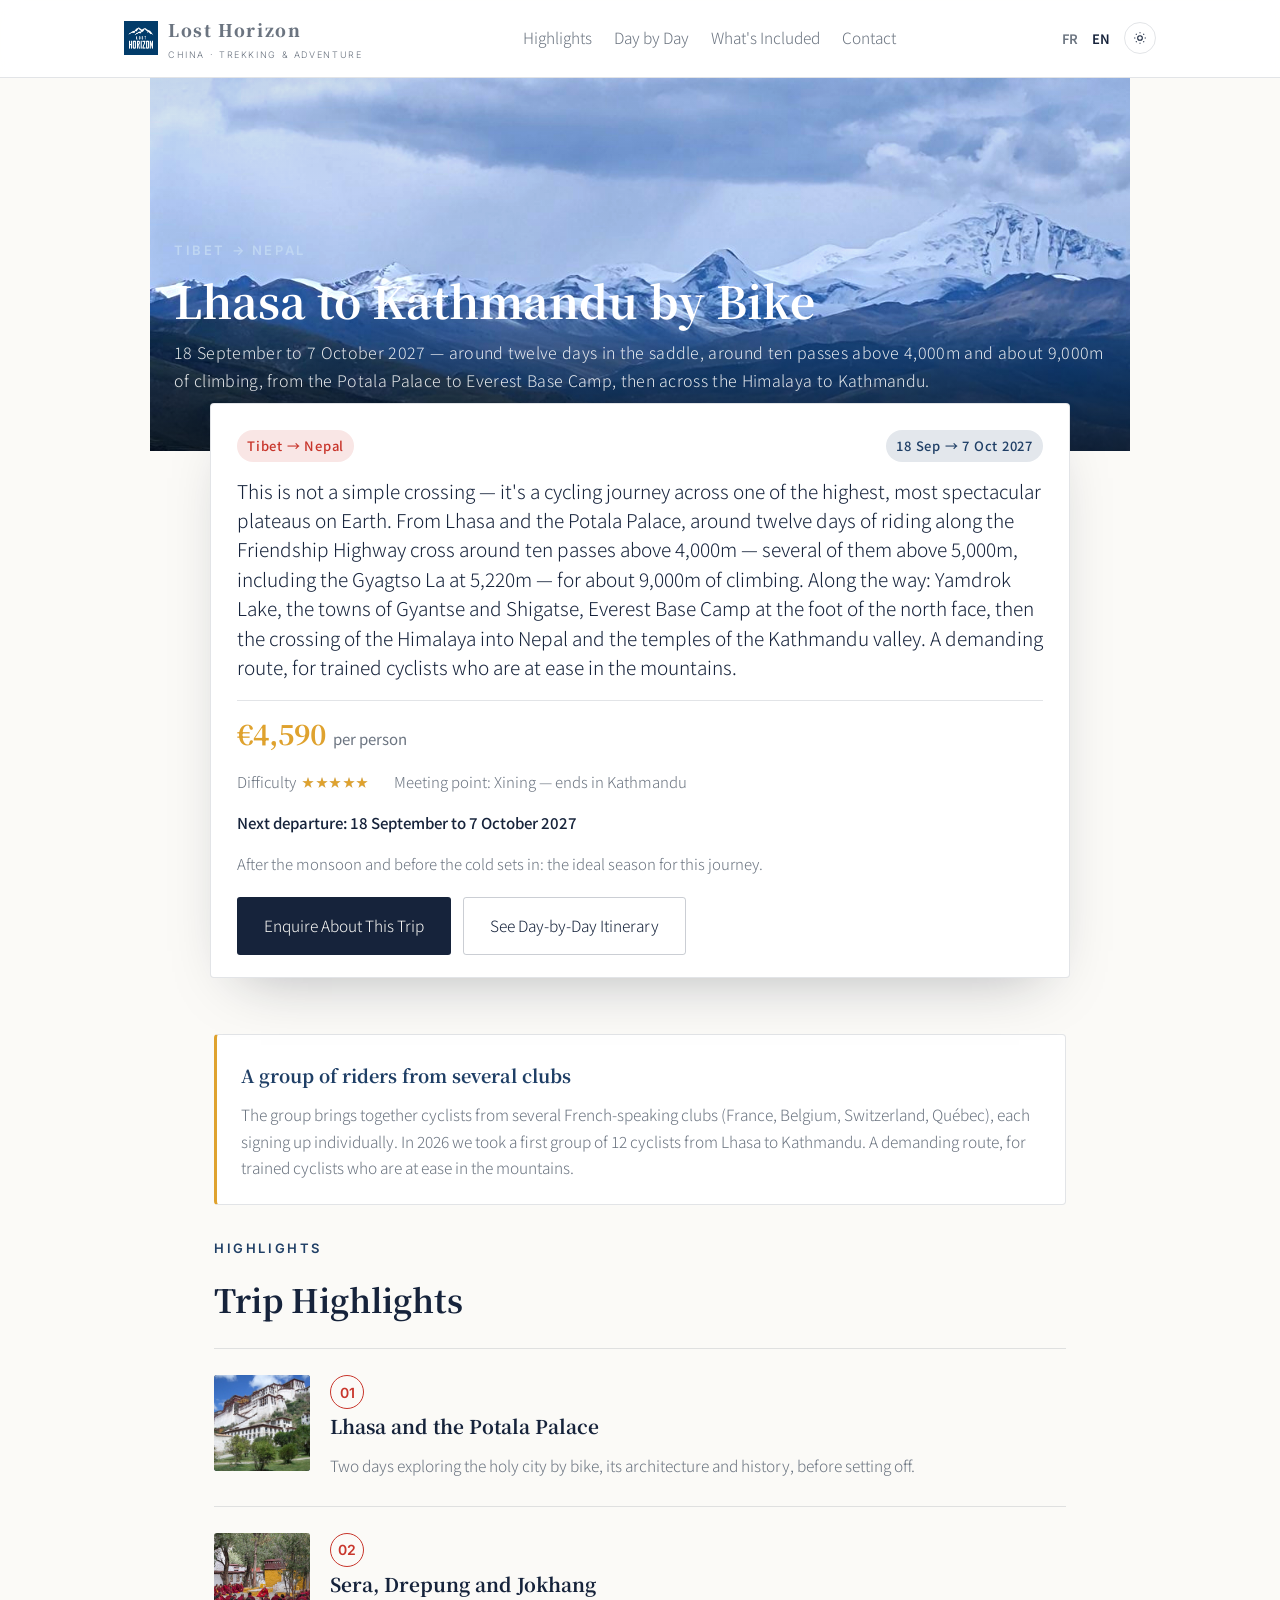
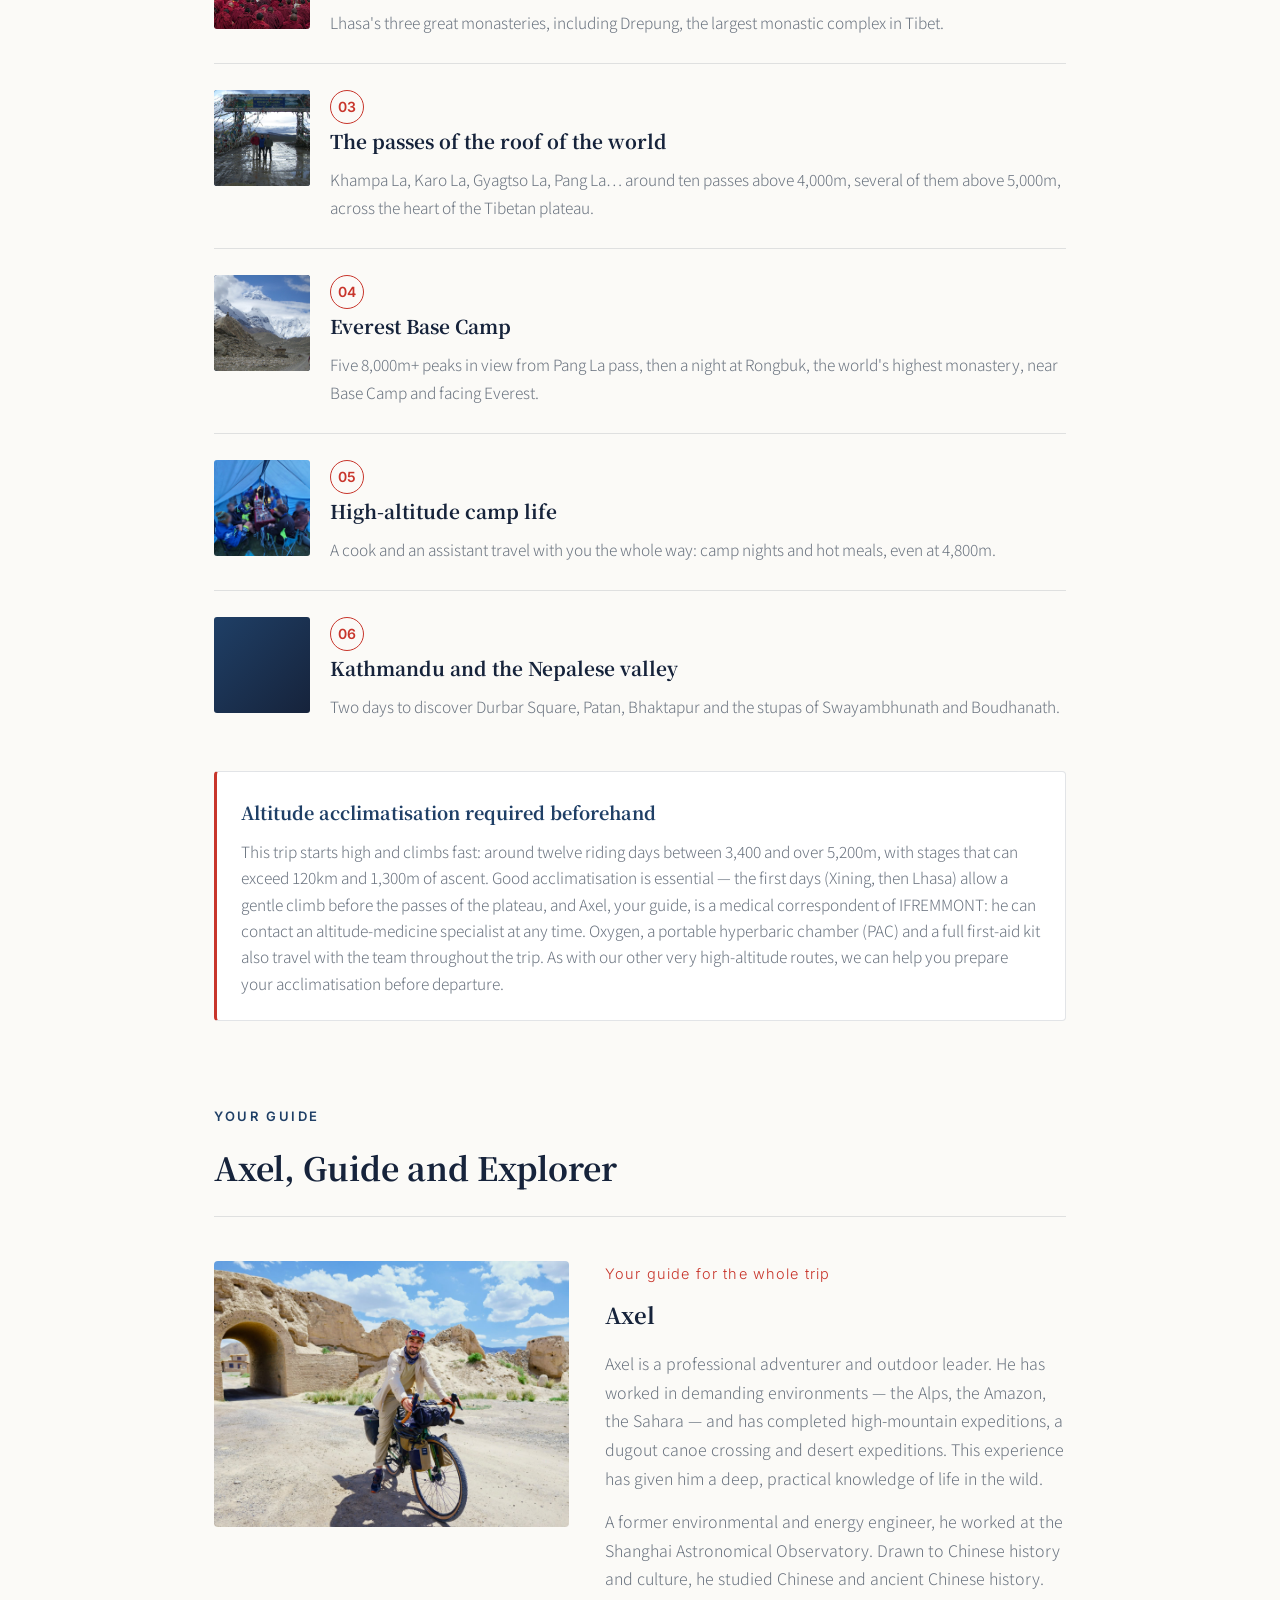
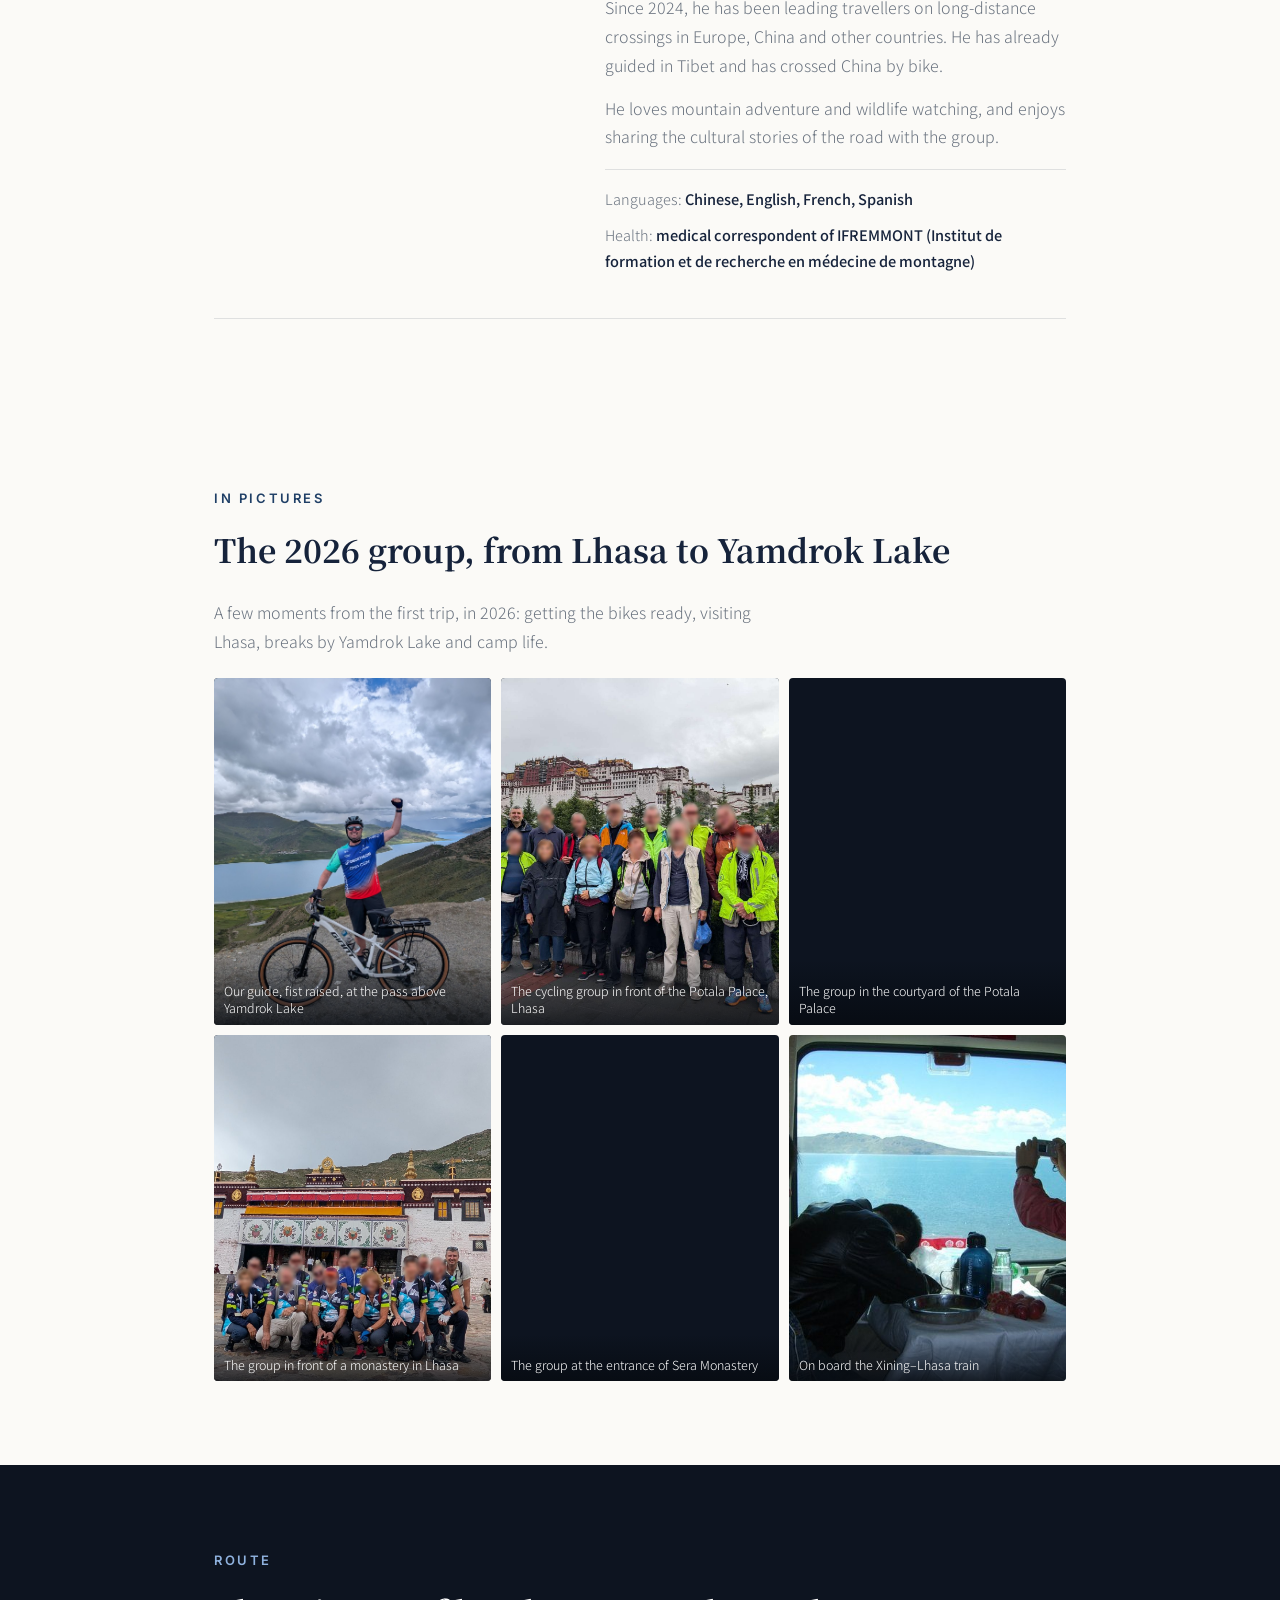
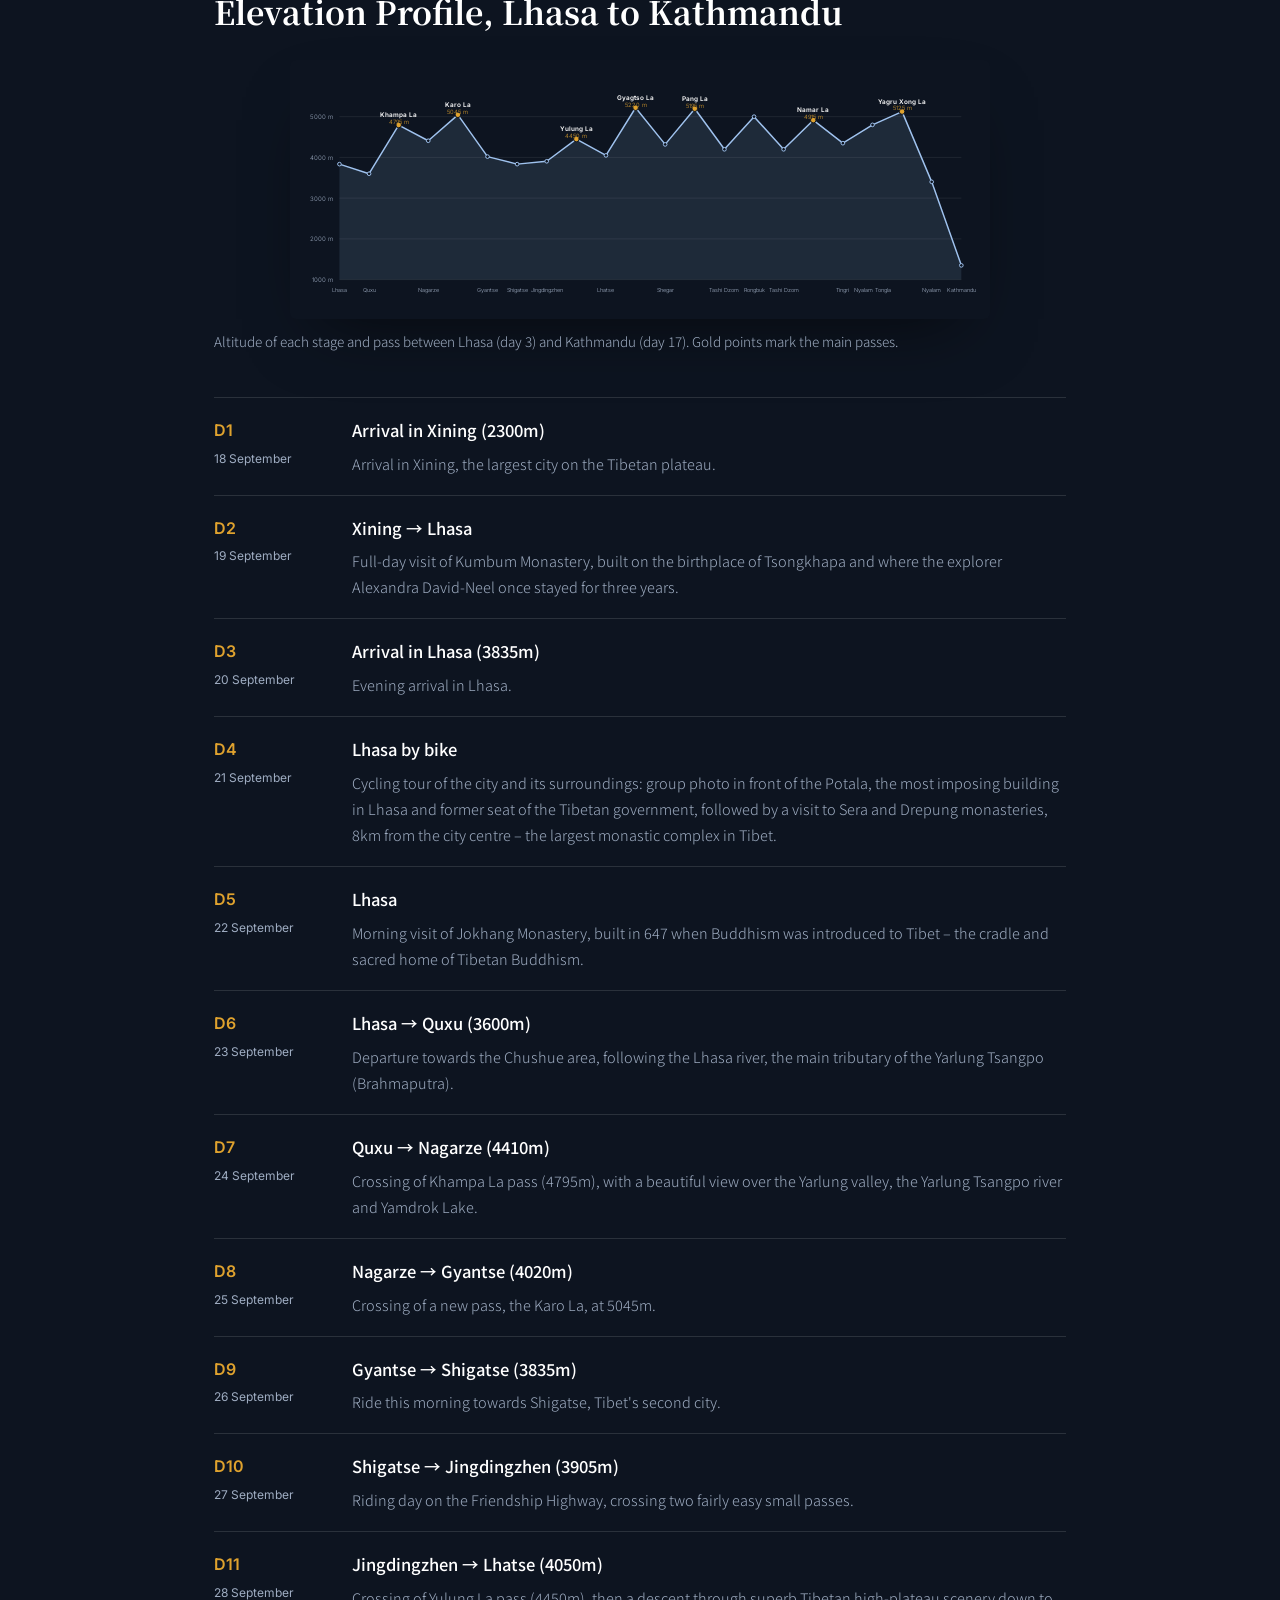
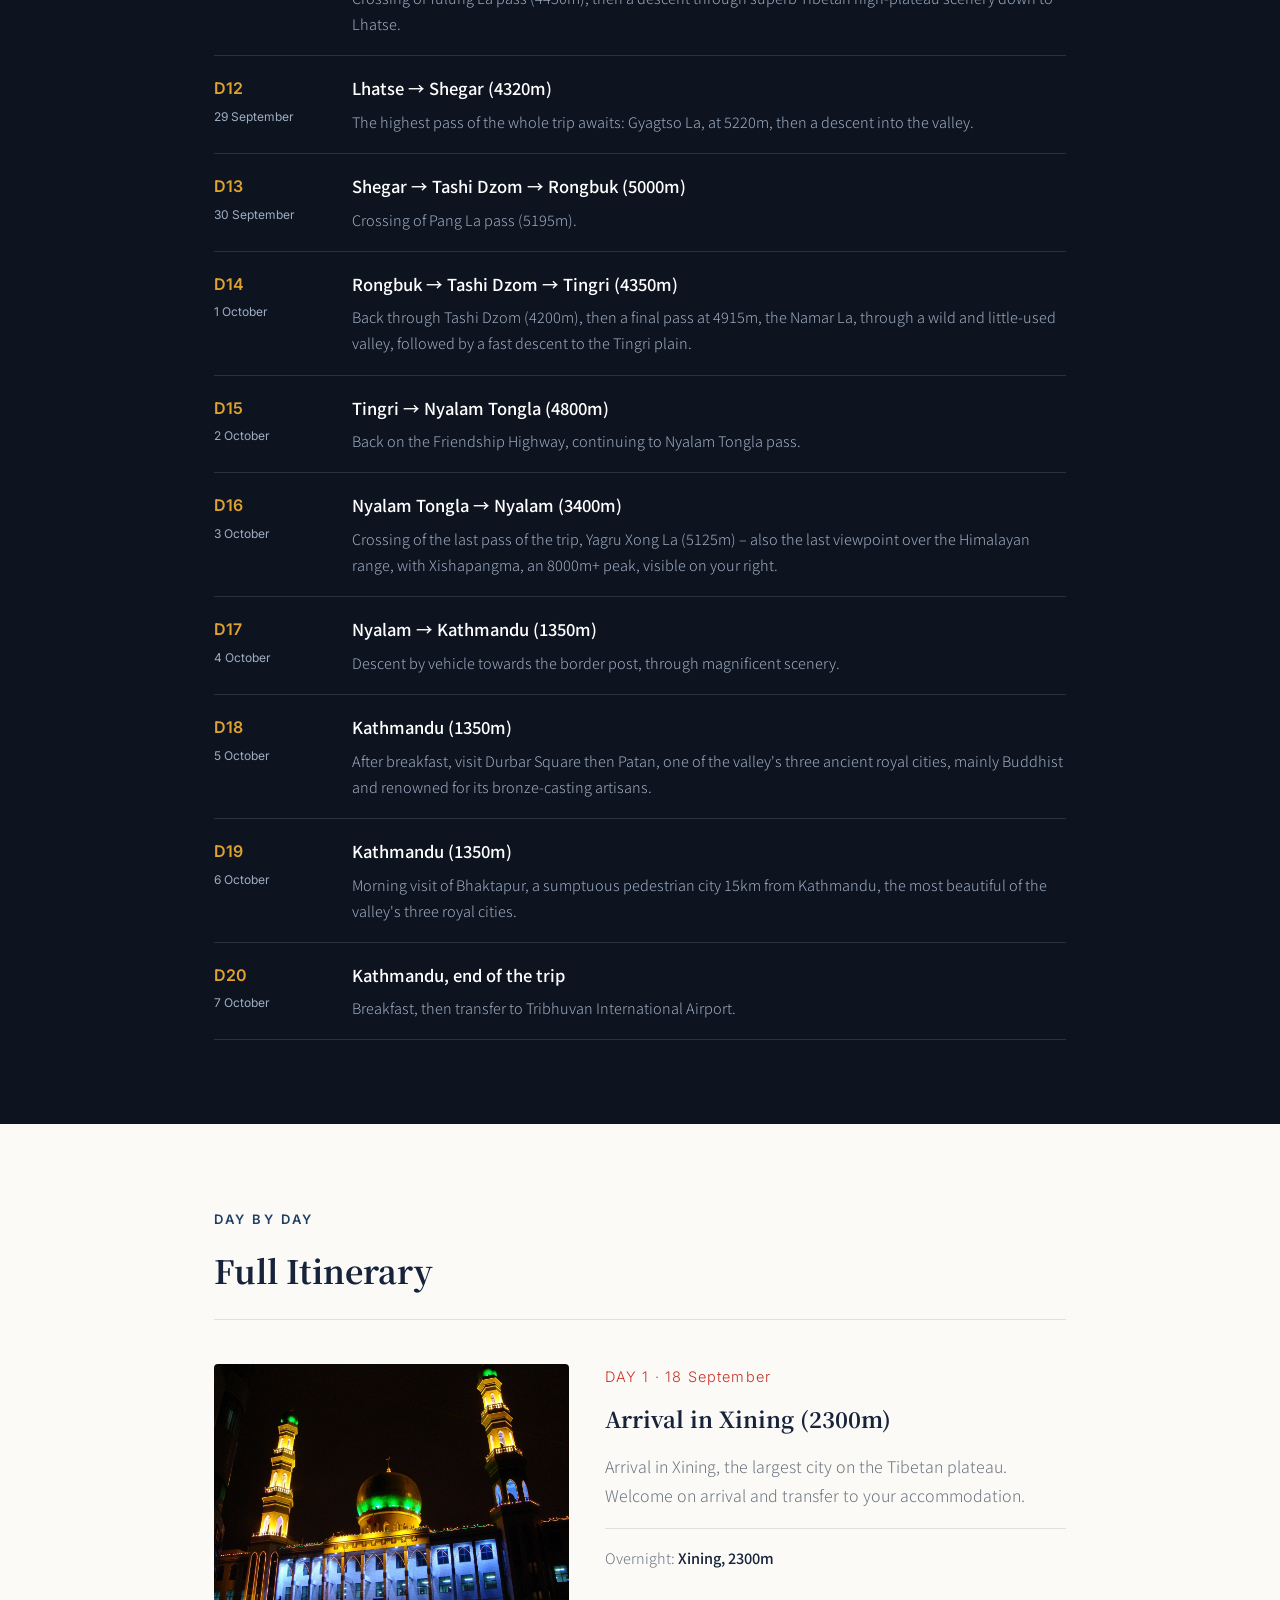
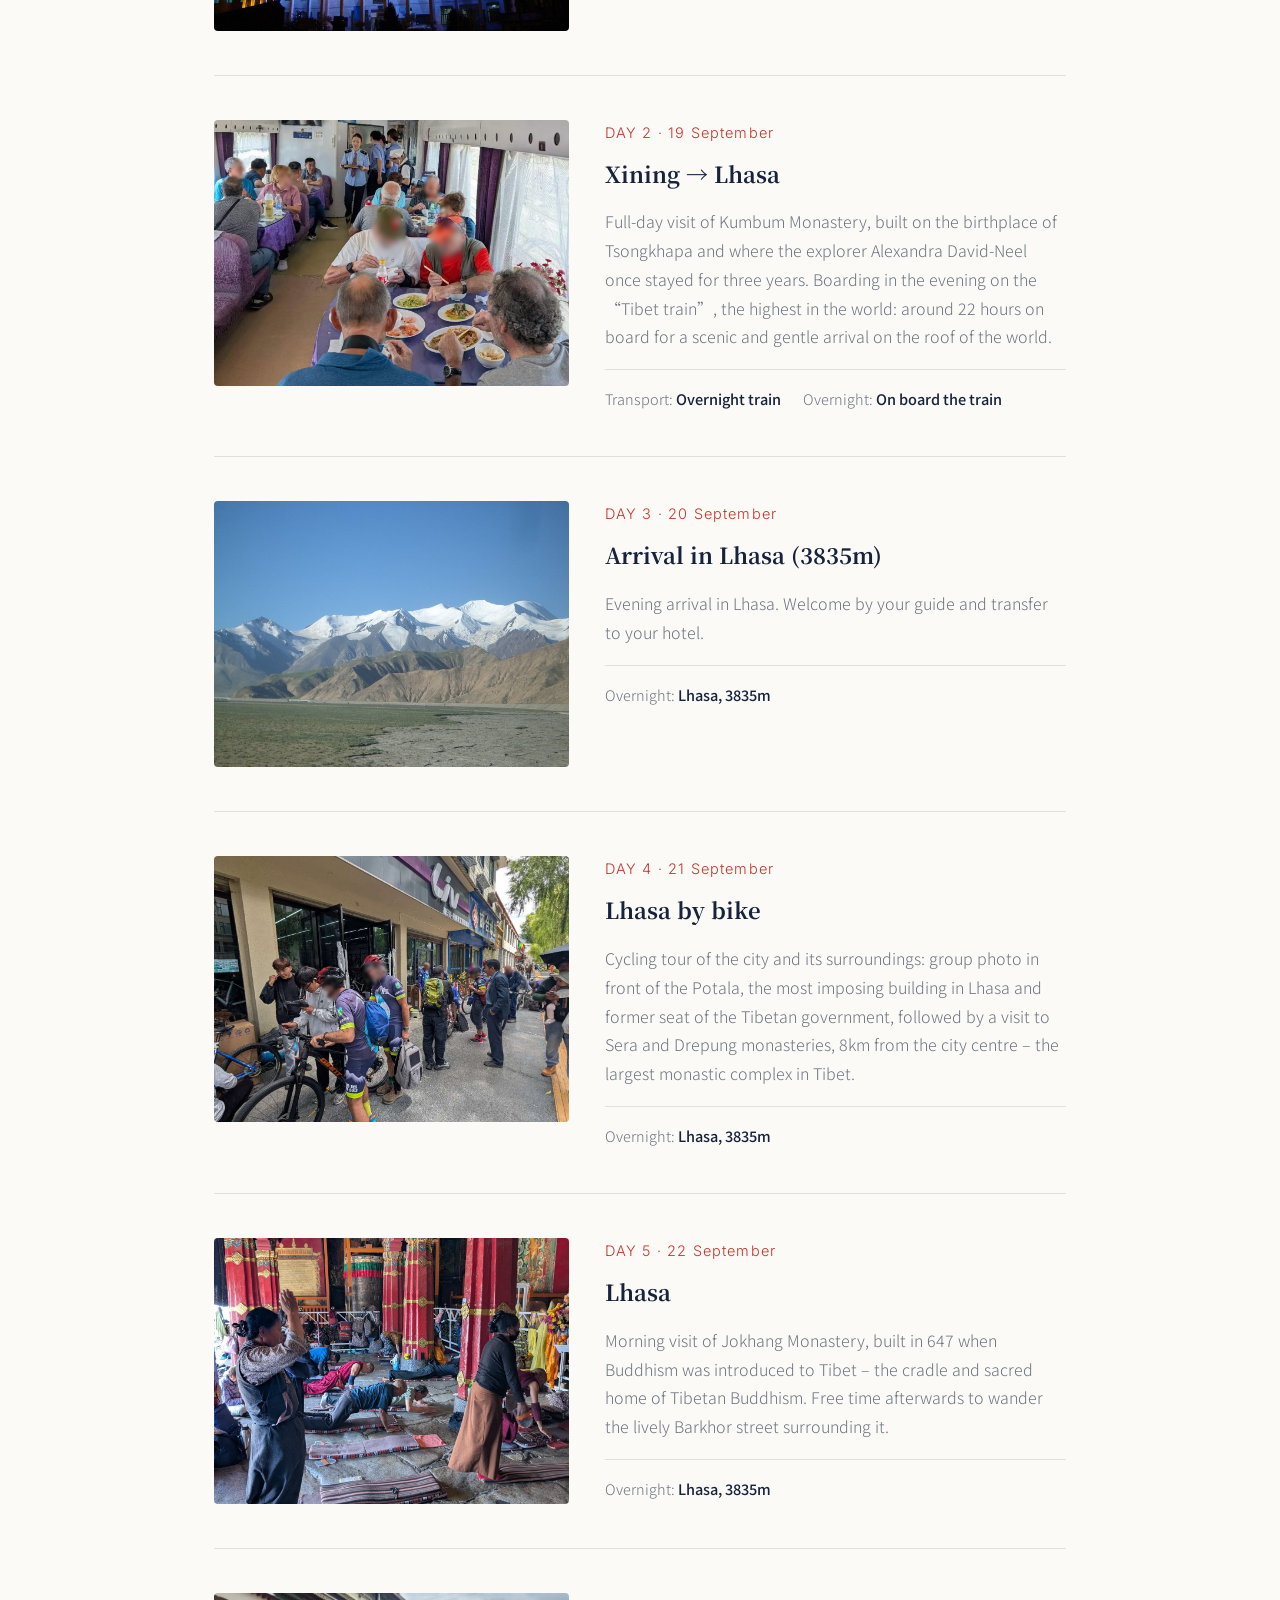
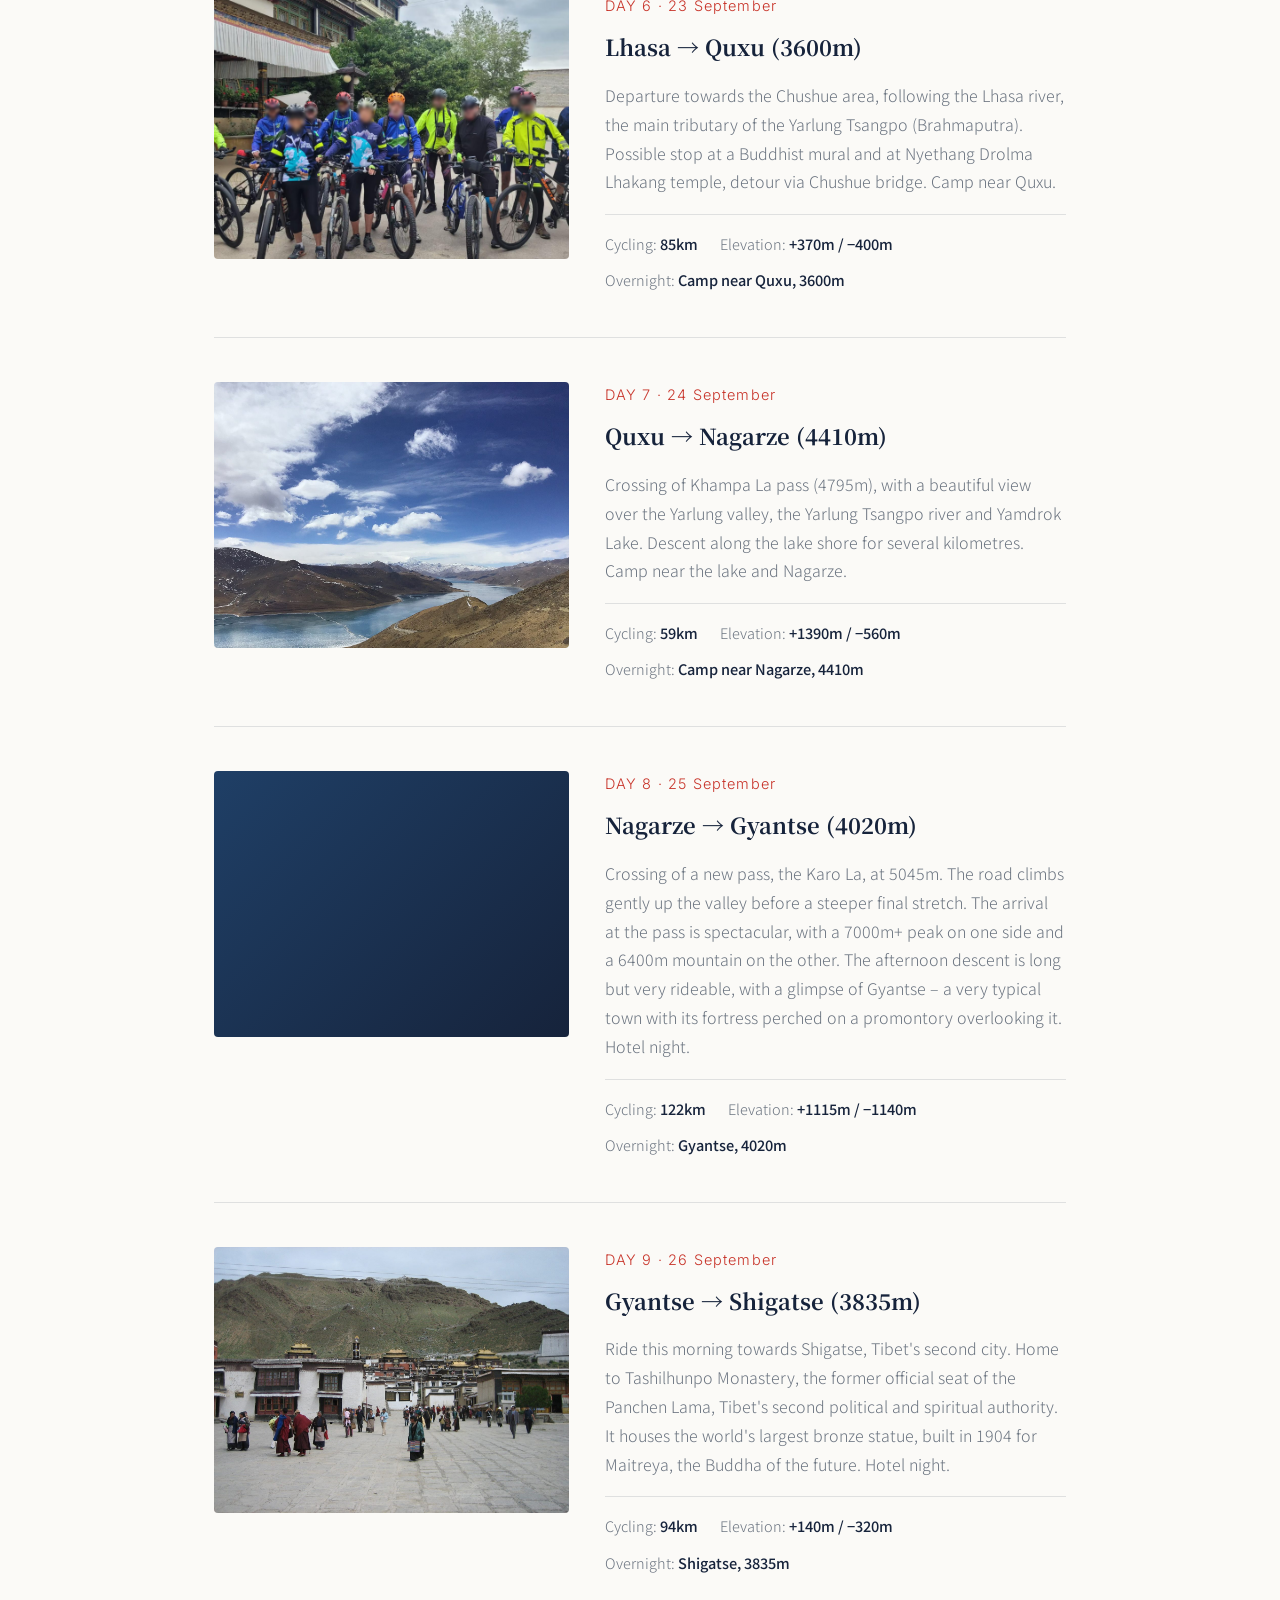
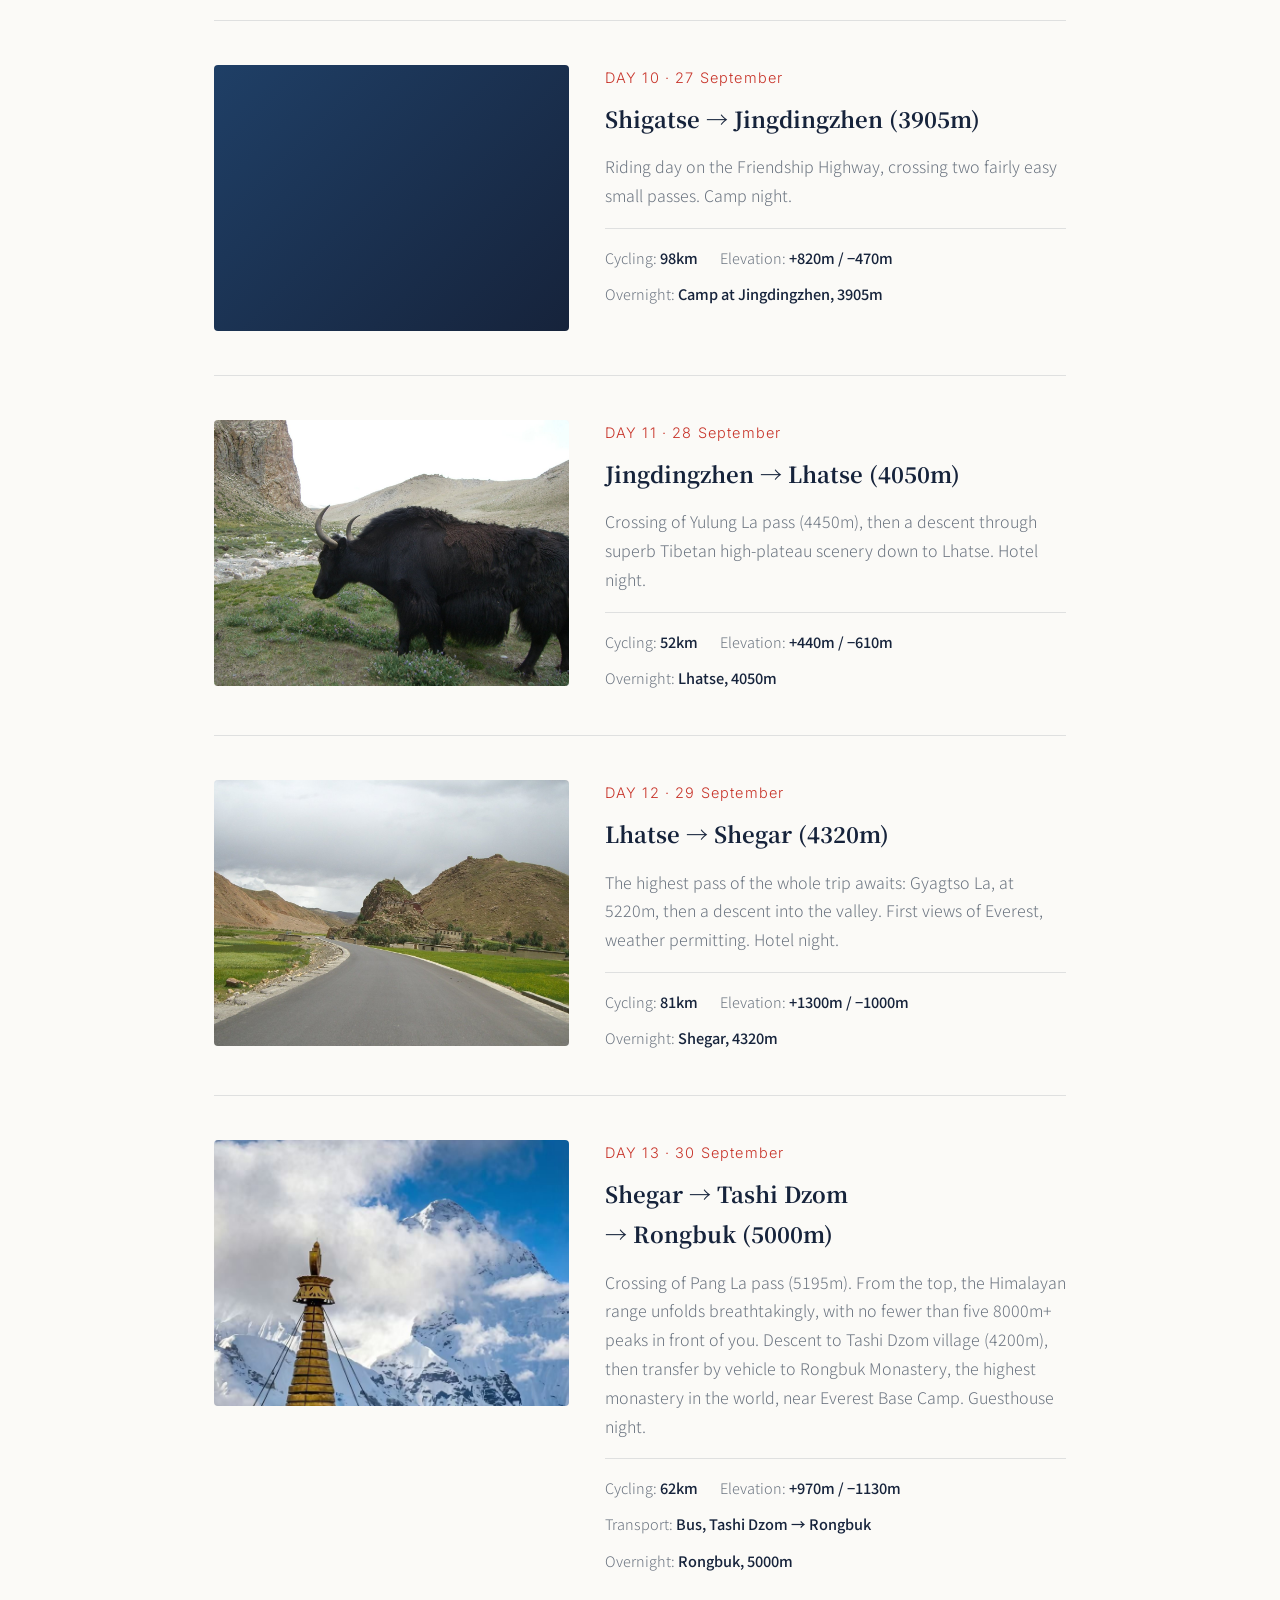
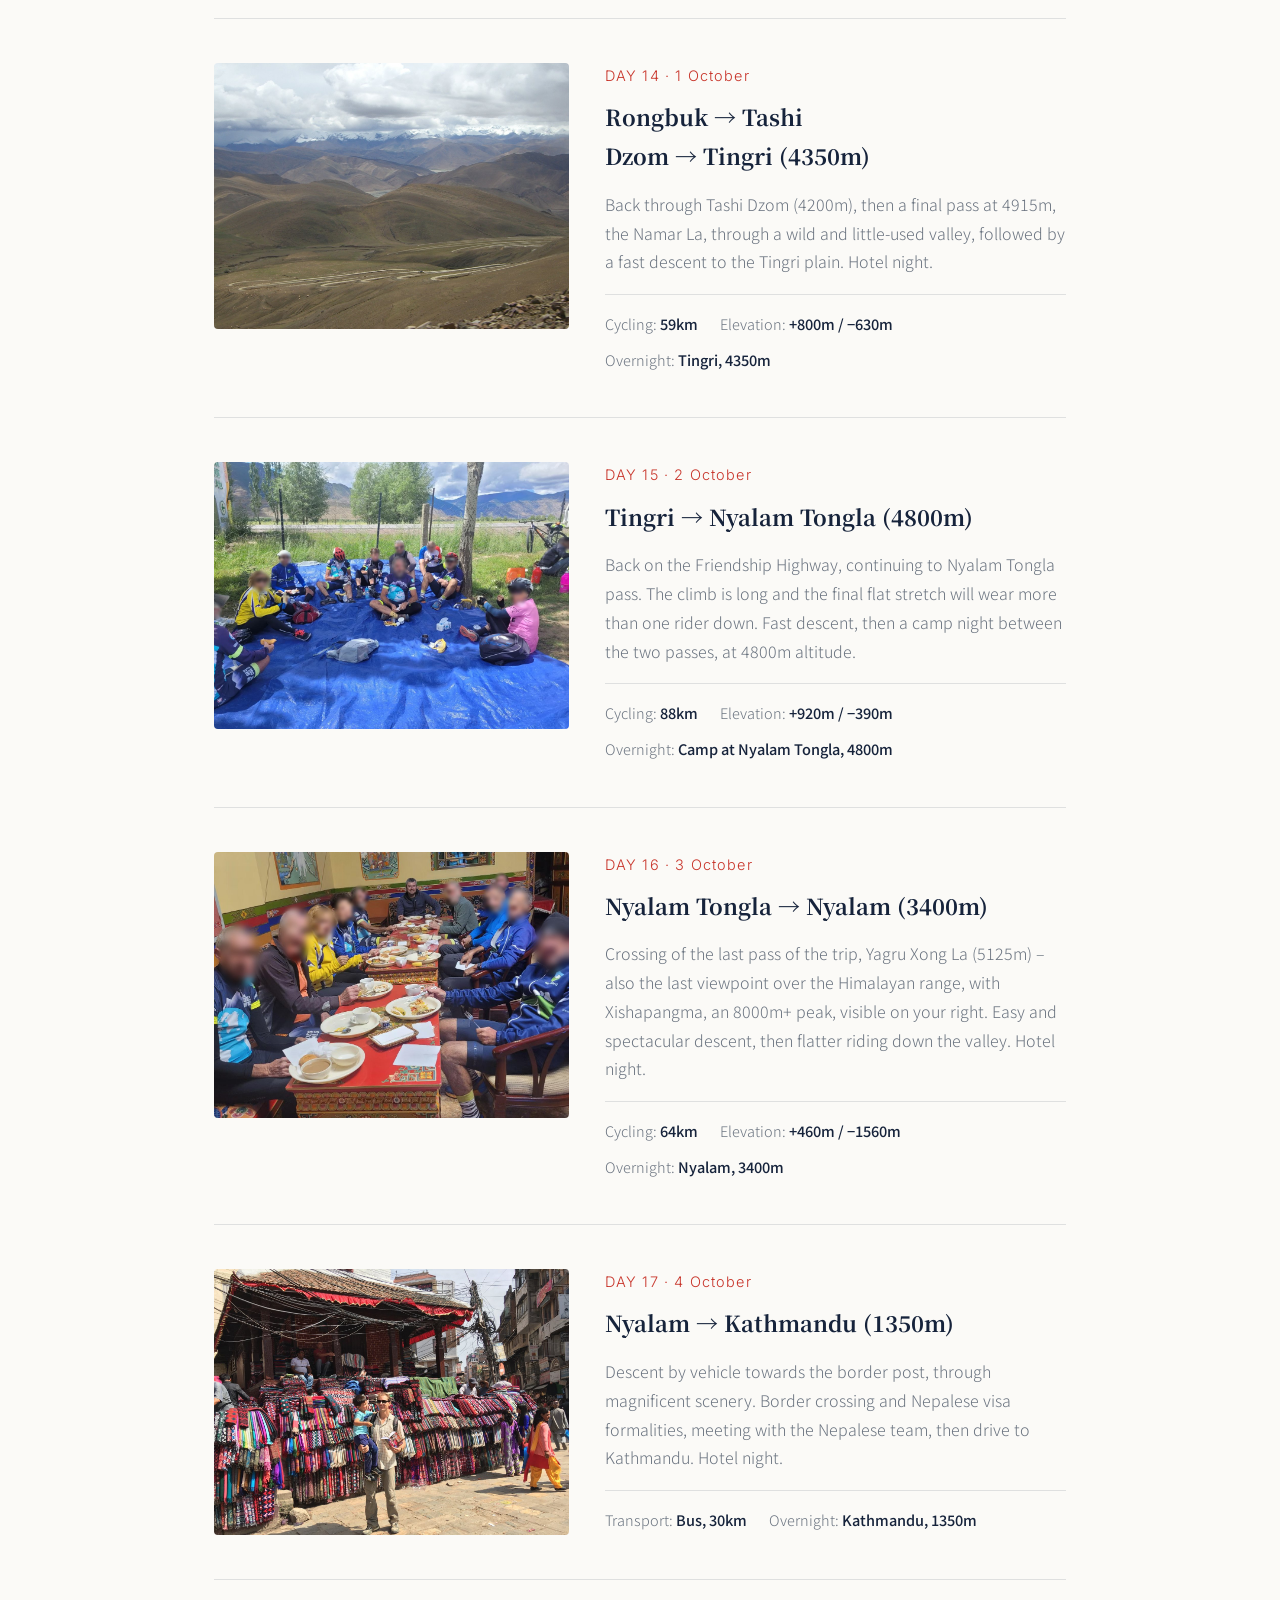
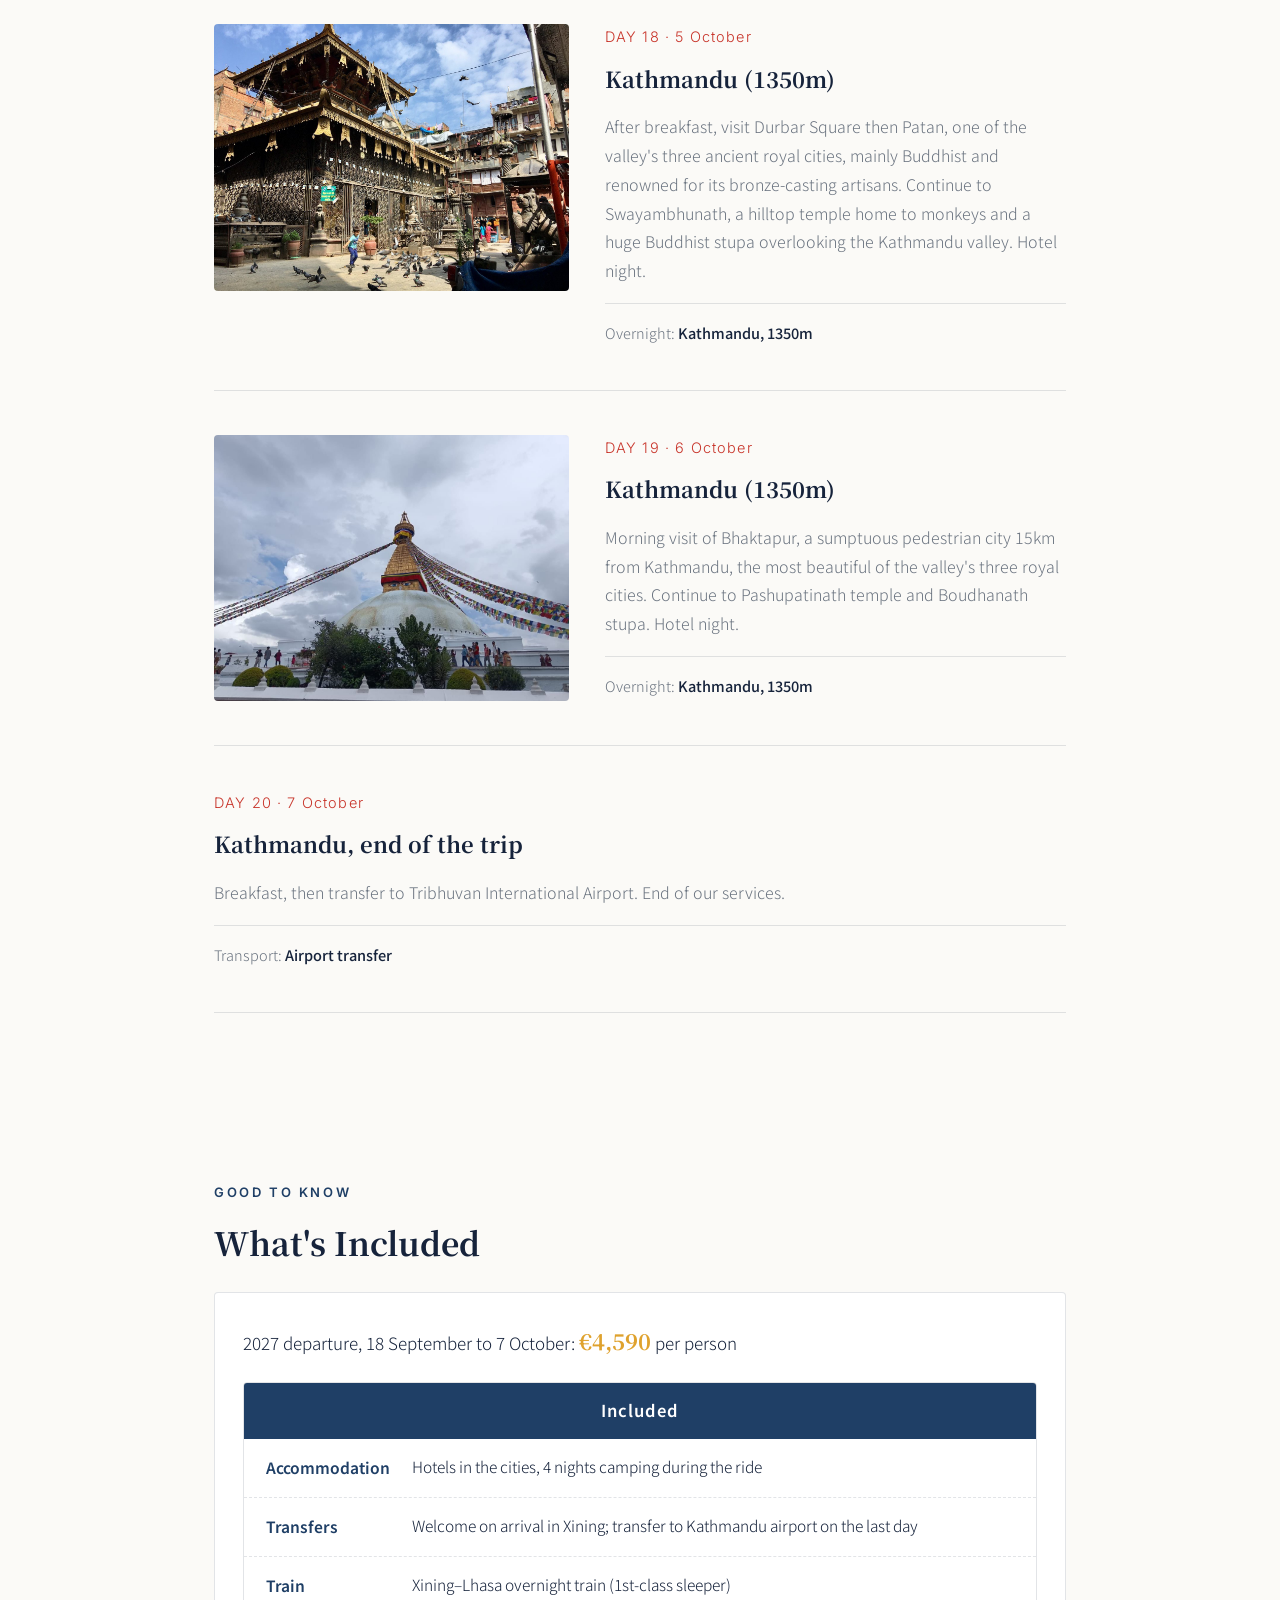
==== en/index.html @ 3e46ab36 "Profil d'altitude : passage à Tashi Dzom (4 200 m) avant et après Rongbuk ; altitudes dans les jours" ====
<!DOCTYPE html>
<html lang="en" data-theme="light">
<head>
<meta charset="UTF-8">
<meta name="viewport" content="width=device-width, initial-scale=1">
<title>Lhasa to Kathmandu by Bike — 20 days / 19 nights | Lost Horizon</title>
<meta name="description" content="Lhasa to Kathmandu by bike, 18 September to 7 October 2027: around ten passes above 4,000m, Yamdrok Lake, Everest Base Camp and the crossing of the Himalaya to Kathmandu. Starts in Xining. €4,590 per person.">
<link rel="canonical" href="https://lhassa-katmandou.com/en/">
<link rel="alternate" hreflang="fr" href="https://lhassa-katmandou.com/">
<link rel="alternate" hreflang="en" href="https://lhassa-katmandou.com/en/">
<link rel="alternate" hreflang="x-default" href="https://lhassa-katmandou.com/">
<link rel="icon" href="/favicon.svg?v=2" type="image/svg+xml">
<link rel="icon" href="/favicon.ico?v=2" sizes="any">
<link rel="icon" type="image/png" sizes="32x32" href="/favicon-32.png?v=2">
<link rel="apple-touch-icon" href="/apple-touch-icon.png?v=2">
<meta property="og:type" content="website">
<meta property="og:site_name" content="Lost Horizon">
<meta property="og:title" content="Lhasa to Kathmandu by Bike — 20 days / 19 nights | Lost Horizon">
<meta property="og:description" content="Lhasa to Kathmandu by bike, 18 September to 7 October 2027: around ten passes above 4,000m, Yamdrok Lake, Everest Base Camp and the crossing of the Himalaya to Kathmandu. Starts in Xining. €4,590 per person.">
<meta property="og:url" content="https://lhassa-katmandou.com/en/">
<meta property="og:image" content="https://lhassa-katmandou.com/images/photo-11.jpg?v=2">
<meta property="og:locale" content="en_GB">
<meta name="twitter:card" content="summary_large_image">
<meta name="twitter:title" content="Lhasa to Kathmandu by Bike — 20 days / 19 nights | Lost Horizon">
<meta name="twitter:description" content="Lhasa to Kathmandu by bike, 18 September to 7 October 2027: around ten passes above 4,000m, Yamdrok Lake, Everest Base Camp and the crossing of the Himalaya to Kathmandu. Starts in Xining. €4,590 per person.">
<meta name="twitter:image" content="https://lhassa-katmandou.com/images/photo-11.jpg?v=2">
<link rel="preconnect" href="https://fonts.googleapis.com">
<link rel="preconnect" href="https://fonts.gstatic.com" crossorigin>
<link rel="stylesheet" href="https://fonts.googleapis.com/css2?family=Noto+Serif+SC:wght@500;700;900&amp;family=Noto+Sans+SC:wght@300;400;500;600;700&amp;family=Inter:wght@500;600&amp;display=swap">
<link rel="stylesheet" href="/styles.css?v=6">
<script type="application/ld+json">
{
  "@context": "https://schema.org",
  "@type": "TouristTrip",
  "name": "Lhasa to Kathmandu by Bike",
  "description": "Lhasa to Kathmandu by bike, 18 September to 7 October 2027: around ten passes above 4,000m, Yamdrok Lake, Everest Base Camp and the crossing of the Himalaya to Kathmandu. Starts in Xining. €4,590 per person.",
  "url": "https://lhassa-katmandou.com/en/",
  "image": "https://lhassa-katmandou.com/images/photo-11.jpg?v=2",
  "inLanguage": "en",
  "touristType": [
    "Cycling groups",
    "Adventure travellers"
  ],
  "provider": {
    "@type": "TravelAgency",
    "name": "Lost Horizon",
    "email": "contact@lhassa-katmandou.com"
  },
  "duration": "P20D",
  "offers": {
    "@type": "Offer",
    "price": "4590",
    "priceCurrency": "EUR",
    "url": "https://lhassa-katmandou.com/en/#fee"
  }
}
</script>
</head>
<body>

<header>
  <div class="nav">
    <a class="brandmark" href="/en/">
      <img src="/images/logo.png?v=2" alt="Lost Horizon">
      <span><b>Lost Horizon</b><span>CHINA · TREKKING &amp; ADVENTURE</span></span>
    </a>
    <nav class="nav-links">
      <a href="#highlights">Highlights</a>
      <a href="#itinerary">Day by Day</a>
      <a href="#fee">What's Included</a>
      <a href="#contact">Contact</a>
    </nav>
    <div style="display:flex;align-items:center;gap:8px;">
      <div class="lang-switch"><a href="/" hreflang="fr" lang="fr">FR</a><span class="current">EN</span></div>
      <button class="theme-toggle" id="themeToggle" aria-label="Toggle theme">
        <svg id="themeIcon" viewBox="0 0 24 24" fill="none" stroke="currentColor" stroke-width="1.8"><path d="M21 12.8A9 9 0 1 1 11.2 3a7 7 0 0 0 9.8 9.8Z"></path></svg>
      </button>
    </div>
  </div>
</header>

<main id="top">
  <div class="gallery" id="gallery">
    <div class="gallery-track" id="galleryTrack">
      <img fetchpriority="high" src="/images/photo-25.jpg?v=2" alt="Snow peaks above Yamdrok Lake">
      <img src="/images/photo-27.jpg?v=2" alt="Bikes laid down by Yamdrok Lake">
      <img src="/images/photo-05.jpg?v=2" alt="Stupa and glacier at Karo La pass">
      <img src="/images/photo-30.jpg?v=2" alt="The courtyard and golden roofs of the Jokhang, Lhasa">
      <img src="/images/photo-24.jpg?v=2" alt="Yamdrok Lake and its green hills">
      <img src="/images/photo-26.jpg?v=2" alt="The shores of Yamdrok Lake under a big blue sky">
    </div>
    <div class="gallery-overlay">
      <span class="cap">Tibet → Nepal</span>
      <h1>Lhasa to Kathmandu by Bike</h1>
      <p class="sub">18 September to 7 October 2027 — around twelve days in the saddle, around ten passes above 4,000m and about 9,000m of climbing, from the Potala Palace to Everest Base Camp, then across the Himalaya to Kathmandu.</p>
    </div>
    <div class="gallery-dots" id="galleryDots"></div>
  </div>
  <div class="trip-card-summary">
    <div class="summary-tag-row">
      <span class="tag">Tibet → Nepal</span>
      <span class="tag tag-navy">18 Sep → 7 Oct 2027</span>
    </div>
    <p class="summary-title">This is not a simple crossing — it&#x27;s a cycling journey across one of the highest, most spectacular plateaus on Earth. From Lhasa and the Potala Palace, around twelve days of riding along the Friendship Highway cross around ten passes above 4,000m — several of them above 5,000m, including the Gyagtso La at 5,220m — for about 9,000m of climbing. Along the way: Yamdrok Lake, the towns of Gyantse and Shigatse, Everest Base Camp at the foot of the north face, then the crossing of the Himalaya into Nepal and the temples of the Kathmandu valley. A demanding route, for trained cyclists who are at ease in the mountains.</p>
    <div class="spec-box">
      <div class="trip-price">€4,590 <span>per person</span></div>
      <div class="meta-row">
        <span class="meta-item">Difficulty <span class="star-rating" aria-label="difficulty 5 out of 5"><span class="star-bg">★★★★★</span><span class="star-fg" style="width:100%">★★★★★</span></span></span>
        <span class="meta-item">Meeting point: Xining — ends in Kathmandu</span>
      </div>
      <div class="meta-item"><b style="color:var(--ink);font-weight:500;">Next departure: 18 September to 7 October 2027</b></div>
      <div class="meta-item">After the monsoon and before the cold sets in: the ideal season for this journey.</div>
    </div>
    <div class="cta-row">
      <a href="#contact" class="btn btn-dark">Enquire About This Trip</a>
      <a href="#itinerary" class="btn btn-line">See Day-by-Day Itinerary</a>
    </div>
  </div>

  <section id="highlights" style="padding-top:56px;">
    <div class="wrap-narrow">
      <div class="pillar-card" style="border-left:3px solid var(--gold);">
        <h3>A group of riders from several clubs</h3>
        <p>The group brings together cyclists from several French-speaking clubs (France, Belgium, Switzerland, Québec), each signing up individually. In 2026 we took a first group of 12 cyclists from Lhasa to Kathmandu. A demanding route, for trained cyclists who are at ease in the mountains.</p>
      </div>
      <div class="cap section-eyebrow" style="margin-top:32px;">Highlights</div>
      <h2 class="section-title">Trip Highlights</h2>
      <div class="hl-item">
        <div class="hl-photo"><img loading="lazy" decoding="async" src="/images/photo-18.jpg?v=2" alt="The Potala Palace, Lhasa" style="object-position:center top"></div>
        <div class="hl-body">
          <div class="hl-num">01</div>
          <h3>Lhasa and the Potala Palace</h3>
          <p>Two days exploring the holy city by bike, its architecture and history, before setting off.</p>
        </div>
      </div>
      <div class="hl-item">
        <div class="hl-photo"><img loading="lazy" decoding="async" src="/images/photo-32.jpg?v=2" alt="Monks gathered at Sera Monastery"></div>
        <div class="hl-body">
          <div class="hl-num">02</div>
          <h3>Sera, Drepung and Jokhang</h3>
          <p>Lhasa&#x27;s three great monasteries, including Drepung, the largest monastic complex in Tibet.</p>
        </div>
      </div>
      <div class="hl-item">
        <div class="hl-photo"><img loading="lazy" decoding="async" src="/images/photo-21.jpg?v=2" alt="Riders under prayer flags at a pass" style="object-position:center top"></div>
        <div class="hl-body">
          <div class="hl-num">03</div>
          <h3>The passes of the roof of the world</h3>
          <p>Khampa La, Karo La, Gyagtso La, Pang La… around ten passes above 4,000m, several of them above 5,000m, across the heart of the Tibetan plateau.</p>
        </div>
      </div>
      <div class="hl-item">
        <div class="hl-photo"><img loading="lazy" decoding="async" src="/images/photo-11.jpg?v=2" alt="Everest&#x27;s north face from Rongbuk" style="object-position:center top"></div>
        <div class="hl-body">
          <div class="hl-num">04</div>
          <h3>Everest Base Camp</h3>
          <p>Five 8,000m+ peaks in view from Pang La pass, then a night at Rongbuk, the world&#x27;s highest monastery, near Base Camp and facing Everest.</p>
        </div>
      </div>
      <div class="hl-item">
        <div class="hl-photo"><img loading="lazy" decoding="async" src="/images/photo-08.jpg?v=2" alt="Dinner in the camp tent"></div>
        <div class="hl-body">
          <div class="hl-num">05</div>
          <h3>High-altitude camp life</h3>
          <p>A cook and an assistant travel with you the whole way: camp nights and hot meals, even at 4,800m.</p>
        </div>
      </div>
      <div class="hl-item">
        <div class="hl-photo"><img loading="lazy" decoding="async" src="/images/photo-12.jpg?v=2" alt="Stupas and old houses in the Kathmandu valley"></div>
        <div class="hl-body">
          <div class="hl-num">06</div>
          <h3>Kathmandu and the Nepalese valley</h3>
          <p>Two days to discover Durbar Square, Patan, Bhaktapur and the stupas of Swayambhunath and Boudhanath.</p>
        </div>
      </div>
      <div class="pillar-card" style="margin-top:24px;border-left:3px solid var(--red);">
        <h3>Altitude acclimatisation required beforehand</h3>
        <p>This trip starts high and climbs fast: around twelve riding days between 3,400 and over 5,200m, with stages that can exceed 120km and 1,300m of ascent. Good acclimatisation is essential — the first days (Xining, then Lhasa) allow a gentle climb before the passes of the plateau, and Axel, your guide, is a medical correspondent of IFREMMONT: he can contact an altitude-medicine specialist at any time. Oxygen, a portable hyperbaric chamber (PAC) and a full first-aid kit also travel with the team throughout the trip. As with our other very high-altitude routes, we can help you prepare your acclimatisation before departure.</p>
      </div>
    </div>
  </section>

  <section id="guide" style="padding-top:0;">
    <div class="wrap-narrow">
      <div class="cap section-eyebrow">Your Guide</div>
      <h2 class="section-title">Axel, Guide and Explorer</h2>
      <div class="day-card" style="border-bottom:1px solid var(--border);">
        <div class="day-photo"><img loading="lazy" decoding="async" src="/images/guide-axel-paysage.jpg" alt="Axel, our guide, smiling on his loaded touring bike in front of ancient mud-brick ruins"></div>
        <div>
          <div class="day-num">Your guide for the whole trip</div>
          <h3>Axel</h3>
          <p class="desc">Axel is a professional adventurer and outdoor leader. He has worked in demanding environments — the Alps, the Amazon, the Sahara — and has completed high-mountain expeditions, a dugout canoe crossing and desert expeditions. This experience has given him a deep, practical knowledge of life in the wild.</p>
          <p class="desc">A former environmental and energy engineer, he worked at the Shanghai Astronomical Observatory. Drawn to Chinese history and culture, he studied Chinese and ancient Chinese history. Since 2024, he has been leading travellers on long-distance crossings in Europe, China and other countries. He has already guided in Tibet and has crossed China by bike.</p>
          <p class="desc">He loves mountain adventure and wildlife watching, and enjoys sharing the cultural stories of the road with the group.</p>
          <div class="day-stats">
            <div class="day-stat">Languages: <b>Chinese, English, French, Spanish</b></div>
            <div class="day-stat">Health: <b>medical correspondent of IFREMMONT (Institut de formation et de recherche en médecine de montagne)</b></div>
          </div>
        </div>
      </div>
    </div>
  </section>

  <section id="photos">
    <div class="wrap-narrow">
      <div class="cap section-eyebrow">In Pictures</div>
      <h2 class="section-title">The 2026 group, from Lhasa to Yamdrok Lake</h2>
      <p style="color:var(--muted);font-size:16px;max-width:60ch;margin-bottom:22px;">A few moments from the first trip, in 2026: getting the bikes ready, visiting Lhasa, breaks by Yamdrok Lake and camp life.</p>
      <div class="photo-grid">
        <figure><img loading="lazy" decoding="async" src="/images/photo-28.jpg?v=2" alt="Our guide, fist raised, at the pass above Yamdrok Lake"><figcaption>Our guide, fist raised, at the pass above Yamdrok Lake</figcaption></figure>
        <figure><img loading="lazy" decoding="async" src="/images/photo-01.jpg?v=2" alt="The cycling group in front of the Potala Palace, Lhasa"><figcaption>The cycling group in front of the Potala Palace, Lhasa</figcaption></figure>
        <figure><img loading="lazy" decoding="async" src="/images/photo-37.jpg?v=2" alt="The group in the courtyard of the Potala Palace"><figcaption>The group in the courtyard of the Potala Palace</figcaption></figure>
        <figure><img loading="lazy" decoding="async" src="/images/photo-03.jpg?v=2" alt="The group in front of a monastery in Lhasa"><figcaption>The group in front of a monastery in Lhasa</figcaption></figure>
        <figure><img loading="lazy" decoding="async" src="/images/photo-36.jpg?v=2" alt="The group at the entrance of Sera Monastery"><figcaption>The group at the entrance of Sera Monastery</figcaption></figure>
        <figure><img loading="lazy" decoding="async" src="/images/photo-17.jpg?v=2" alt="On board the Xining–Lhasa train"><figcaption>On board the Xining–Lhasa train</figcaption></figure>
      </div>
    </div>
  </section>

  <section id="map">
    <div class="wrap-narrow">
      <div class="cap section-eyebrow">Route</div>
      <h2 class="section-title">Elevation Profile, Lhasa to Kathmandu</h2>
      <div class="map-photo map-photo-lg" style="background:#0D1420;padding:18px 14px 8px;">
        <svg viewBox="0 0 1100 380" style="width:100%;height:auto;display:block;" role="img" aria-label="Elevation profile, Lhasa to Kathmandu">
  <line x1="58" y1="330.0" x2="1076.0" y2="330.0" stroke="rgba(255,255,255,0.12)" stroke-width="1"></line><text x="48" y="334.0" text-anchor="end" font-family="Inter,sans-serif" font-size="10" fill="#9FADC2">1000 m</text><line x1="58" y1="263.3" x2="1076.0" y2="263.3" stroke="rgba(255,255,255,0.12)" stroke-width="1"></line><text x="48" y="267.3" text-anchor="end" font-family="Inter,sans-serif" font-size="10" fill="#9FADC2">2000 m</text><line x1="58" y1="196.7" x2="1076.0" y2="196.7" stroke="rgba(255,255,255,0.12)" stroke-width="1"></line><text x="48" y="200.7" text-anchor="end" font-family="Inter,sans-serif" font-size="10" fill="#9FADC2">3000 m</text><line x1="58" y1="130.0" x2="1076.0" y2="130.0" stroke="rgba(255,255,255,0.12)" stroke-width="1"></line><text x="48" y="134.0" text-anchor="end" font-family="Inter,sans-serif" font-size="10" fill="#9FADC2">4000 m</text><line x1="58" y1="63.3" x2="1076.0" y2="63.3" stroke="rgba(255,255,255,0.12)" stroke-width="1"></line><text x="48" y="67.3" text-anchor="end" font-family="Inter,sans-serif" font-size="10" fill="#9FADC2">5000 m</text>
  <polygon points="58.0,330.0 58.0,141.0 106.5,156.7 155.0,77.0 203.4,102.7 251.9,60.3 300.4,128.7 348.9,141.0 397.3,136.3 445.8,100.0 494.3,126.7 542.8,48.7 591.2,108.7 639.7,50.3 688.2,116.7 736.7,63.3 785.1,116.7 833.6,69.0 882.1,106.7 930.6,76.7 979.0,55.0 1027.5,170.0 1076.0,306.7 1076.0,330.0" fill="#9FC2EE" fill-opacity="0.12"></polygon>
  <polyline points="58.0,141.0 106.5,156.7 155.0,77.0 203.4,102.7 251.9,60.3 300.4,128.7 348.9,141.0 397.3,136.3 445.8,100.0 494.3,126.7 542.8,48.7 591.2,108.7 639.7,50.3 688.2,116.7 736.7,63.3 785.1,116.7 833.6,69.0 882.1,106.7 930.6,76.7 979.0,55.0 1027.5,170.0 1076.0,306.7" fill="none" stroke="#9FC2EE" stroke-width="2.4" stroke-linejoin="round" stroke-linecap="round"></polyline>
  <circle cx="58.0" cy="141.0" r="3" fill="#0D1420" stroke="#9FC2EE" stroke-width="1.6"></circle><circle cx="106.5" cy="156.7" r="3" fill="#0D1420" stroke="#9FC2EE" stroke-width="1.6"></circle><circle cx="155.0" cy="77.0" r="4.5" fill="#DFA22E" stroke="#0D1420" stroke-width="1.6"></circle><circle cx="203.4" cy="102.7" r="3" fill="#0D1420" stroke="#9FC2EE" stroke-width="1.6"></circle><circle cx="251.9" cy="60.3" r="4.5" fill="#DFA22E" stroke="#0D1420" stroke-width="1.6"></circle><circle cx="300.4" cy="128.7" r="3" fill="#0D1420" stroke="#9FC2EE" stroke-width="1.6"></circle><circle cx="348.9" cy="141.0" r="3" fill="#0D1420" stroke="#9FC2EE" stroke-width="1.6"></circle><circle cx="397.3" cy="136.3" r="3" fill="#0D1420" stroke="#9FC2EE" stroke-width="1.6"></circle><circle cx="445.8" cy="100.0" r="4.5" fill="#DFA22E" stroke="#0D1420" stroke-width="1.6"></circle><circle cx="494.3" cy="126.7" r="3" fill="#0D1420" stroke="#9FC2EE" stroke-width="1.6"></circle><circle cx="542.8" cy="48.7" r="4.5" fill="#DFA22E" stroke="#0D1420" stroke-width="1.6"></circle><circle cx="591.2" cy="108.7" r="3" fill="#0D1420" stroke="#9FC2EE" stroke-width="1.6"></circle><circle cx="639.7" cy="50.3" r="4.5" fill="#DFA22E" stroke="#0D1420" stroke-width="1.6"></circle><circle cx="736.7" cy="63.3" r="3" fill="#0D1420" stroke="#9FC2EE" stroke-width="1.6"></circle><circle cx="833.6" cy="69.0" r="4.5" fill="#DFA22E" stroke="#0D1420" stroke-width="1.6"></circle><circle cx="882.1" cy="106.7" r="3" fill="#0D1420" stroke="#9FC2EE" stroke-width="1.6"></circle><circle cx="930.6" cy="76.7" r="3" fill="#0D1420" stroke="#9FC2EE" stroke-width="1.6"></circle><circle cx="979.0" cy="55.0" r="4.5" fill="#DFA22E" stroke="#0D1420" stroke-width="1.6"></circle><circle cx="1027.5" cy="170.0" r="3" fill="#0D1420" stroke="#9FC2EE" stroke-width="1.6"></circle><circle cx="1076.0" cy="306.7" r="3" fill="#0D1420" stroke="#9FC2EE" stroke-width="1.6"></circle>
  <text x="155.0" y="64.0" text-anchor="middle" font-family="Inter,sans-serif" font-weight="600" font-size="10.5" fill="#fff">Khampa La</text><text x="155.0" y="75.0" text-anchor="middle" font-family="Inter,sans-serif" font-size="9.5" fill="#DFA22E">4795 m</text><text x="251.9" y="47.3" text-anchor="middle" font-family="Inter,sans-serif" font-weight="600" font-size="10.5" fill="#fff">Karo La</text><text x="251.9" y="58.3" text-anchor="middle" font-family="Inter,sans-serif" font-size="9.5" fill="#DFA22E">5045 m</text><text x="445.8" y="87.0" text-anchor="middle" font-family="Inter,sans-serif" font-weight="600" font-size="10.5" fill="#fff">Yulung La</text><text x="445.8" y="98.0" text-anchor="middle" font-family="Inter,sans-serif" font-size="9.5" fill="#DFA22E">4450 m</text><text x="542.8" y="35.7" text-anchor="middle" font-family="Inter,sans-serif" font-weight="600" font-size="10.5" fill="#fff">Gyagtso La</text><text x="542.8" y="46.7" text-anchor="middle" font-family="Inter,sans-serif" font-size="9.5" fill="#DFA22E">5220 m</text><text x="639.7" y="37.3" text-anchor="middle" font-family="Inter,sans-serif" font-weight="600" font-size="10.5" fill="#fff">Pang La</text><text x="639.7" y="48.3" text-anchor="middle" font-family="Inter,sans-serif" font-size="9.5" fill="#DFA22E">5195 m</text><text x="833.6" y="56.0" text-anchor="middle" font-family="Inter,sans-serif" font-weight="600" font-size="10.5" fill="#fff">Namar La</text><text x="833.6" y="67.0" text-anchor="middle" font-family="Inter,sans-serif" font-size="9.5" fill="#DFA22E">4915 m</text><text x="979.0" y="42.0" text-anchor="middle" font-family="Inter,sans-serif" font-weight="600" font-size="10.5" fill="#fff">Yagru Xong La</text><text x="979.0" y="53.0" text-anchor="middle" font-family="Inter,sans-serif" font-size="9.5" fill="#DFA22E">5125 m</text>
  <text x="58.0" y="350" text-anchor="middle" font-family="Inter,sans-serif" font-size="9" fill="#9FADC2">Lhasa</text><text x="106.5" y="350" text-anchor="middle" font-family="Inter,sans-serif" font-size="9" fill="#9FADC2">Quxu</text><text x="203.4" y="350" text-anchor="middle" font-family="Inter,sans-serif" font-size="9" fill="#9FADC2">Nagarze</text><text x="300.4" y="350" text-anchor="middle" font-family="Inter,sans-serif" font-size="9" fill="#9FADC2">Gyantse</text><text x="348.9" y="350" text-anchor="middle" font-family="Inter,sans-serif" font-size="9" fill="#9FADC2">Shigatse</text><text x="397.3" y="350" text-anchor="middle" font-family="Inter,sans-serif" font-size="9" fill="#9FADC2">Jingdingzhen</text><text x="494.3" y="350" text-anchor="middle" font-family="Inter,sans-serif" font-size="9" fill="#9FADC2">Lhatse</text><text x="591.2" y="350" text-anchor="middle" font-family="Inter,sans-serif" font-size="9" fill="#9FADC2">Shegar</text><text x="736.7" y="350" text-anchor="middle" font-family="Inter,sans-serif" font-size="9" fill="#9FADC2">Rongbuk</text><text x="882.1" y="350" text-anchor="middle" font-family="Inter,sans-serif" font-size="9" fill="#9FADC2">Tingri</text><text x="930.6" y="350" text-anchor="middle" font-family="Inter,sans-serif" font-size="9" fill="#9FADC2">Nyalam Tongla</text><text x="1027.5" y="350" text-anchor="middle" font-family="Inter,sans-serif" font-size="9" fill="#9FADC2">Nyalam</text><text x="1076.0" y="350" text-anchor="middle" font-family="Inter,sans-serif" font-size="9" fill="#9FADC2">Kathmandu</text><circle cx="688.2" cy="116.7" r="3" fill="#0D1420" stroke="#9FC2EE" stroke-width="1.6"></circle><circle cx="785.1" cy="116.7" r="3" fill="#0D1420" stroke="#9FC2EE" stroke-width="1.6"></circle><text x="688.2" y="350" text-anchor="middle" font-family="Inter,sans-serif" font-size="9" fill="#9FADC2">Tashi Dzom</text><text x="785.1" y="350" text-anchor="middle" font-family="Inter,sans-serif" font-size="9" fill="#9FADC2">Tashi Dzom</text>
</svg>

      </div>
      <p style="color:#9FADC2;font-size:13.5px;margin-top:10px;">Altitude of each stage and pass between Lhasa (day 3) and Kathmandu (day 17). Gold points mark the main passes.</p>
      <div class="itin-strip">
<div class="itin-row"><div class="itin-day">D1<small>18 September</small></div><div><h4>Arrival in Xining (2300m)</h4><span>Arrival in Xining, the largest city on the Tibetan plateau.</span></div></div>
<div class="itin-row"><div class="itin-day">D2<small>19 September</small></div><div><h4>Xining → Lhasa</h4><span>Full-day visit of Kumbum Monastery, built on the birthplace of Tsongkhapa and where the explorer Alexandra David-Neel once stayed for three years.</span></div></div>
<div class="itin-row"><div class="itin-day">D3<small>20 September</small></div><div><h4>Arrival in Lhasa (3835m)</h4><span>Evening arrival in Lhasa.</span></div></div>
<div class="itin-row"><div class="itin-day">D4<small>21 September</small></div><div><h4>Lhasa by bike</h4><span>Cycling tour of the city and its surroundings: group photo in front of the Potala, the most imposing building in Lhasa and former seat of the Tibetan government, followed by a visit to Sera and Drepung monasteries, 8km from the city centre – the largest monastic complex in Tibet.</span></div></div>
<div class="itin-row"><div class="itin-day">D5<small>22 September</small></div><div><h4>Lhasa</h4><span>Morning visit of Jokhang Monastery, built in 647 when Buddhism was introduced to Tibet – the cradle and sacred home of Tibetan Buddhism.</span></div></div>
<div class="itin-row"><div class="itin-day">D6<small>23 September</small></div><div><h4>Lhasa → Quxu (3600m)</h4><span>Departure towards the Chushue area, following the Lhasa river, the main tributary of the Yarlung Tsangpo (Brahmaputra).</span></div></div>
<div class="itin-row"><div class="itin-day">D7<small>24 September</small></div><div><h4>Quxu → Nagarze (4410m)</h4><span>Crossing of Khampa La pass (4795m), with a beautiful view over the Yarlung valley, the Yarlung Tsangpo river and Yamdrok Lake.</span></div></div>
<div class="itin-row"><div class="itin-day">D8<small>25 September</small></div><div><h4>Nagarze → Gyantse (4020m)</h4><span>Crossing of a new pass, the Karo La, at 5045m.</span></div></div>
<div class="itin-row"><div class="itin-day">D9<small>26 September</small></div><div><h4>Gyantse → Shigatse (3835m)</h4><span>Ride this morning towards Shigatse, Tibet&#x27;s second city.</span></div></div>
<div class="itin-row"><div class="itin-day">D10<small>27 September</small></div><div><h4>Shigatse → Jingdingzhen (3905m)</h4><span>Riding day on the Friendship Highway, crossing two fairly easy small passes.</span></div></div>
<div class="itin-row"><div class="itin-day">D11<small>28 September</small></div><div><h4>Jingdingzhen → Lhatse (4050m)</h4><span>Crossing of Yulung La pass (4450m), then a descent through superb Tibetan high-plateau scenery down to Lhatse.</span></div></div>
<div class="itin-row"><div class="itin-day">D12<small>29 September</small></div><div><h4>Lhatse → Shegar (4320m)</h4><span>The highest pass of the whole trip awaits: Gyagtso La, at 5220m, then a descent into the valley.</span></div></div>
<div class="itin-row"><div class="itin-day">D13<small>30 September</small></div><div><h4>Shegar → Tashi Dzom → Rongbuk (5000m)</h4><span>Crossing of Pang La pass (5195m).</span></div></div>
<div class="itin-row"><div class="itin-day">D14<small>1 October</small></div><div><h4>Rongbuk → Tashi Dzom → Tingri (4350m)</h4><span>Back through Tashi Dzom (4200m), then a final pass at 4915m, the Namar La, through a wild and little-used valley, followed by a fast descent to the Tingri plain.</span></div></div>
<div class="itin-row"><div class="itin-day">D15<small>2 October</small></div><div><h4>Tingri → Nyalam Tongla (4800m)</h4><span>Back on the Friendship Highway, continuing to Nyalam Tongla pass.</span></div></div>
<div class="itin-row"><div class="itin-day">D16<small>3 October</small></div><div><h4>Nyalam Tongla → Nyalam (3400m)</h4><span>Crossing of the last pass of the trip, Yagru Xong La (5125m) – also the last viewpoint over the Himalayan range, with Xishapangma, an 8000m+ peak, visible on your right.</span></div></div>
<div class="itin-row"><div class="itin-day">D17<small>4 October</small></div><div><h4>Nyalam → Kathmandu (1350m)</h4><span>Descent by vehicle towards the border post, through magnificent scenery.</span></div></div>
<div class="itin-row"><div class="itin-day">D18<small>5 October</small></div><div><h4>Kathmandu (1350m)</h4><span>After breakfast, visit Durbar Square then Patan, one of the valley&#x27;s three ancient royal cities, mainly Buddhist and renowned for its bronze-casting artisans.</span></div></div>
<div class="itin-row"><div class="itin-day">D19<small>6 October</small></div><div><h4>Kathmandu (1350m)</h4><span>Morning visit of Bhaktapur, a sumptuous pedestrian city 15km from Kathmandu, the most beautiful of the valley&#x27;s three royal cities.</span></div></div>
<div class="itin-row"><div class="itin-day">D20<small>7 October</small></div><div><h4>Kathmandu, end of the trip</h4><span>Breakfast, then transfer to Tribhuvan International Airport.</span></div></div>
      </div>
    </div>
  </section>

  <section id="itinerary">
    <div class="wrap-narrow">
      <div class="cap section-eyebrow">Day by Day</div>
      <h2 class="section-title">Full Itinerary</h2>
      <div class="day-card">
        <div class="day-photo"><img loading="lazy" decoding="async" src="/images/photo-15.jpg?v=2" alt="Xining&#x27;s great mosque lit up at night"></div>
        <div>
          <div class="day-num">DAY 1 · 18 September</div>
          <h3>Arrival in Xining (2300m)</h3>
          <p class="desc">Arrival in Xining, the largest city on the Tibetan plateau. Welcome on arrival and transfer to your accommodation.</p>
          <div class="day-stats">
            <div class="day-stat">Overnight: <b>Xining, 2300m</b></div>
          </div>
        </div>
      </div>
      <div class="day-card">
        <div class="day-photo"><img loading="lazy" decoding="async" src="/images/photo-35.jpg?v=2" alt="Lunch in the dining car of the Tibet train"></div>
        <div>
          <div class="day-num">DAY 2 · 19 September</div>
          <h3>Xining → Lhasa</h3>
          <p class="desc">Full-day visit of Kumbum Monastery, built on the birthplace of Tsongkhapa and where the explorer Alexandra David-Neel once stayed for three years. Boarding in the evening on the “Tibet train”, the highest in the world: around 22 hours on board for a scenic and gentle arrival on the roof of the world.</p>
          <div class="day-stats">
            <div class="day-stat">Transport: <b>Overnight train</b></div>
            <div class="day-stat">Overnight: <b>On board the train</b></div>
          </div>
        </div>
      </div>
      <div class="day-card">
        <div class="day-photo"><img loading="lazy" decoding="async" src="/images/photo-16.jpg?v=2" alt="Snow peaks of the Tibetan plateau seen from the train"></div>
        <div>
          <div class="day-num">DAY 3 · 20 September</div>
          <h3>Arrival in Lhasa (3835m)</h3>
          <p class="desc">Evening arrival in Lhasa. Welcome by your guide and transfer to your hotel.</p>
          <div class="day-stats">
            <div class="day-stat">Overnight: <b>Lhasa, 3835m</b></div>
          </div>
        </div>
      </div>
      <div class="day-card">
        <div class="day-photo"><img loading="lazy" decoding="async" src="/images/photo-33.jpg?v=2" alt="Getting the bikes ready at a Lhasa bike shop"></div>
        <div>
          <div class="day-num">DAY 4 · 21 September</div>
          <h3>Lhasa by bike</h3>
          <p class="desc">Cycling tour of the city and its surroundings: group photo in front of the Potala, the most imposing building in Lhasa and former seat of the Tibetan government, followed by a visit to Sera and Drepung monasteries, 8km from the city centre – the largest monastic complex in Tibet.</p>
          <div class="day-stats">
            <div class="day-stat">Overnight: <b>Lhasa, 3835m</b></div>
          </div>
        </div>
      </div>
      <div class="day-card">
        <div class="day-photo"><img loading="lazy" decoding="async" src="/images/photo-31.jpg?v=2" alt="Pilgrims prostrating at the Jokhang"></div>
        <div>
          <div class="day-num">DAY 5 · 22 September</div>
          <h3>Lhasa</h3>
          <p class="desc">Morning visit of Jokhang Monastery, built in 647 when Buddhism was introduced to Tibet – the cradle and sacred home of Tibetan Buddhism. Free time afterwards to wander the lively Barkhor street surrounding it.</p>
          <div class="day-stats">
            <div class="day-stat">Overnight: <b>Lhasa, 3835m</b></div>
          </div>
        </div>
      </div>
      <div class="day-card">
        <div class="day-photo"><img loading="lazy" decoding="async" src="/images/photo-02.jpg?v=2" alt="The group on their bikes in a Lhasa street"></div>
        <div>
          <div class="day-num">DAY 6 · 23 September</div>
          <h3>Lhasa → Quxu (3600m)</h3>
          <p class="desc">Departure towards the Chushue area, following the Lhasa river, the main tributary of the Yarlung Tsangpo (Brahmaputra). Possible stop at a Buddhist mural and at Nyethang Drolma Lhakang temple, detour via Chushue bridge. Camp near Quxu.</p>
          <div class="day-stats">
            <div class="day-stat">Cycling: <b>85km</b></div>
            <div class="day-stat">Elevation: <b>+370m / −400m</b></div>
            <div class="day-stat">Overnight: <b>Camp near Quxu, 3600m</b></div>
          </div>
        </div>
      </div>
      <div class="day-card">
        <div class="day-photo"><img loading="lazy" decoding="async" src="/images/photo-04.jpg?v=2" alt="Yamdrok Lake seen from Khampa La pass"></div>
        <div>
          <div class="day-num">DAY 7 · 24 September</div>
          <h3>Quxu → Nagarze (4410m)</h3>
          <p class="desc">Crossing of Khampa La pass (4795m), with a beautiful view over the Yarlung valley, the Yarlung Tsangpo river and Yamdrok Lake. Descent along the lake shore for several kilometres. Camp near the lake and Nagarze.</p>
          <div class="day-stats">
            <div class="day-stat">Cycling: <b>59km</b></div>
            <div class="day-stat">Elevation: <b>+1390m / −560m</b></div>
            <div class="day-stat">Overnight: <b>Camp near Nagarze, 4410m</b></div>
          </div>
        </div>
      </div>
      <div class="day-card">
        <div class="day-photo"><img loading="lazy" decoding="async" src="/images/photo-06.jpg?v=2" alt="Gyantse and its hilltop fortress"></div>
        <div>
          <div class="day-num">DAY 8 · 25 September</div>
          <h3>Nagarze → Gyantse (4020m)</h3>
          <p class="desc">Crossing of a new pass, the Karo La, at 5045m. The road climbs gently up the valley before a steeper final stretch. The arrival at the pass is spectacular, with a 7000m+ peak on one side and a 6400m mountain on the other. The afternoon descent is long but very rideable, with a glimpse of Gyantse – a very typical town with its fortress perched on a promontory overlooking it. Hotel night.</p>
          <div class="day-stats">
            <div class="day-stat">Cycling: <b>122km</b></div>
            <div class="day-stat">Elevation: <b>+1115m / −1140m</b></div>
            <div class="day-stat">Overnight: <b>Gyantse, 4020m</b></div>
          </div>
        </div>
      </div>
      <div class="day-card">
        <div class="day-photo"><img loading="lazy" decoding="async" src="/images/photo-07.jpg?v=2" alt="Tashilhunpo Monastery, Shigatse"></div>
        <div>
          <div class="day-num">DAY 9 · 26 September</div>
          <h3>Gyantse → Shigatse (3835m)</h3>
          <p class="desc">Ride this morning towards Shigatse, Tibet&#x27;s second city. Home to Tashilhunpo Monastery, the former official seat of the Panchen Lama, Tibet&#x27;s second political and spiritual authority. It houses the world&#x27;s largest bronze statue, built in 1904 for Maitreya, the Buddha of the future. Hotel night.</p>
          <div class="day-stats">
            <div class="day-stat">Cycling: <b>94km</b></div>
            <div class="day-stat">Elevation: <b>+140m / −320m</b></div>
            <div class="day-stat">Overnight: <b>Shigatse, 3835m</b></div>
          </div>
        </div>
      </div>
      <div class="day-card">
        <div class="day-photo"><img loading="lazy" decoding="async" src="/images/photo-29.jpg?v=2" alt="Group meal in the camp tent"></div>
        <div>
          <div class="day-num">DAY 10 · 27 September</div>
          <h3>Shigatse → Jingdingzhen (3905m)</h3>
          <p class="desc">Riding day on the Friendship Highway, crossing two fairly easy small passes. Camp night.</p>
          <div class="day-stats">
            <div class="day-stat">Cycling: <b>98km</b></div>
            <div class="day-stat">Elevation: <b>+820m / −470m</b></div>
            <div class="day-stat">Overnight: <b>Camp at Jingdingzhen, 3905m</b></div>
          </div>
        </div>
      </div>
      <div class="day-card">
        <div class="day-photo"><img loading="lazy" decoding="async" src="/images/photo-19.jpg?v=2" alt="A yak on the Tibetan plateau"></div>
        <div>
          <div class="day-num">DAY 11 · 28 September</div>
          <h3>Jingdingzhen → Lhatse (4050m)</h3>
          <p class="desc">Crossing of Yulung La pass (4450m), then a descent through superb Tibetan high-plateau scenery down to Lhatse. Hotel night.</p>
          <div class="day-stats">
            <div class="day-stat">Cycling: <b>52km</b></div>
            <div class="day-stat">Elevation: <b>+440m / −610m</b></div>
            <div class="day-stat">Overnight: <b>Lhatse, 4050m</b></div>
          </div>
        </div>
      </div>
      <div class="day-card">
        <div class="day-photo"><img loading="lazy" decoding="async" src="/images/photo-22.jpg?v=2" alt="The plateau road between two hills"></div>
        <div>
          <div class="day-num">DAY 12 · 29 September</div>
          <h3>Lhatse → Shegar (4320m)</h3>
          <p class="desc">The highest pass of the whole trip awaits: Gyagtso La, at 5220m, then a descent into the valley. First views of Everest, weather permitting. Hotel night.</p>
          <div class="day-stats">
            <div class="day-stat">Cycling: <b>81km</b></div>
            <div class="day-stat">Elevation: <b>+1300m / −1000m</b></div>
            <div class="day-stat">Overnight: <b>Shegar, 4320m</b></div>
          </div>
        </div>
      </div>
      <div class="day-card">
        <div class="day-photo"><img loading="lazy" decoding="async" src="/images/photo-34.jpg?v=2" alt="Rongbuk Monastery stupa in front of Everest&#x27;s north face"></div>
        <div>
          <div class="day-num">DAY 13 · 30 September</div>
          <h3>Shegar → Tashi Dzom → Rongbuk (5000m)</h3>
          <p class="desc">Crossing of Pang La pass (5195m). From the top, the Himalayan range unfolds breathtakingly, with no fewer than five 8000m+ peaks in front of you. Descent to Tashi Dzom village (4200m), then transfer by vehicle to Rongbuk Monastery, the highest monastery in the world, near Everest Base Camp. Guesthouse night.</p>
          <div class="day-stats">
            <div class="day-stat">Cycling: <b>62km</b></div>
            <div class="day-stat">Elevation: <b>+970m / −1130m</b></div>
            <div class="day-stat">Transport: <b>Bus, Tashi Dzom → Rongbuk</b></div>
            <div class="day-stat">Overnight: <b>Rongbuk, 5000m</b></div>
          </div>
        </div>
      </div>
      <div class="day-card">
        <div class="day-photo"><img loading="lazy" decoding="async" src="/images/photo-20.jpg?v=2" alt="Plateau valleys between Rongbuk and Tingri"></div>
        <div>
          <div class="day-num">DAY 14 · 1 October</div>
          <h3>Rongbuk → Tashi Dzom → Tingri (4350m)</h3>
          <p class="desc">Back through Tashi Dzom (4200m), then a final pass at 4915m, the Namar La, through a wild and little-used valley, followed by a fast descent to the Tingri plain. Hotel night.</p>
          <div class="day-stats">
            <div class="day-stat">Cycling: <b>59km</b></div>
            <div class="day-stat">Elevation: <b>+800m / −630m</b></div>
            <div class="day-stat">Overnight: <b>Tingri, 4350m</b></div>
          </div>
        </div>
      </div>
      <div class="day-card">
        <div class="day-photo"><img loading="lazy" decoding="async" src="/images/photo-09.jpg?v=2" alt="Picnic break on the Tibetan plateau"></div>
        <div>
          <div class="day-num">DAY 15 · 2 October</div>
          <h3>Tingri → Nyalam Tongla (4800m)</h3>
          <p class="desc">Back on the Friendship Highway, continuing to Nyalam Tongla pass. The climb is long and the final flat stretch will wear more than one rider down. Fast descent, then a camp night between the two passes, at 4800m altitude.</p>
          <div class="day-stats">
            <div class="day-stat">Cycling: <b>88km</b></div>
            <div class="day-stat">Elevation: <b>+920m / −390m</b></div>
            <div class="day-stat">Overnight: <b>Camp at Nyalam Tongla, 4800m</b></div>
          </div>
        </div>
      </div>
      <div class="day-card">
        <div class="day-photo"><img loading="lazy" decoding="async" src="/images/photo-10.jpg?v=2" alt="Lunch in a Tibetan teahouse"></div>
        <div>
          <div class="day-num">DAY 16 · 3 October</div>
          <h3>Nyalam Tongla → Nyalam (3400m)</h3>
          <p class="desc">Crossing of the last pass of the trip, Yagru Xong La (5125m) – also the last viewpoint over the Himalayan range, with Xishapangma, an 8000m+ peak, visible on your right. Easy and spectacular descent, then flatter riding down the valley. Hotel night.</p>
          <div class="day-stats">
            <div class="day-stat">Cycling: <b>64km</b></div>
            <div class="day-stat">Elevation: <b>+460m / −1560m</b></div>
            <div class="day-stat">Overnight: <b>Nyalam, 3400m</b></div>
          </div>
        </div>
      </div>
      <div class="day-card">
        <div class="day-photo"><img loading="lazy" decoding="async" src="/images/photo-23.jpg?v=2" alt="Colourful fabric stalls in Kathmandu"></div>
        <div>
          <div class="day-num">DAY 17 · 4 October</div>
          <h3>Nyalam → Kathmandu (1350m)</h3>
          <p class="desc">Descent by vehicle towards the border post, through magnificent scenery. Border crossing and Nepalese visa formalities, meeting with the Nepalese team, then drive to Kathmandu. Hotel night.</p>
          <div class="day-stats">
            <div class="day-stat">Transport: <b>Bus, 30km</b></div>
            <div class="day-stat">Overnight: <b>Kathmandu, 1350m</b></div>
          </div>
        </div>
      </div>
      <div class="day-card">
        <div class="day-photo"><img loading="lazy" decoding="async" src="/images/photo-14.jpg?v=2" alt="A temple in Durbar Square, Kathmandu"></div>
        <div>
          <div class="day-num">DAY 18 · 5 October</div>
          <h3>Kathmandu (1350m)</h3>
          <p class="desc">After breakfast, visit Durbar Square then Patan, one of the valley&#x27;s three ancient royal cities, mainly Buddhist and renowned for its bronze-casting artisans. Continue to Swayambhunath, a hilltop temple home to monkeys and a huge Buddhist stupa overlooking the Kathmandu valley. Hotel night.</p>
          <div class="day-stats">
            <div class="day-stat">Overnight: <b>Kathmandu, 1350m</b></div>
          </div>
        </div>
      </div>
      <div class="day-card">
        <div class="day-photo"><img loading="lazy" decoding="async" src="/images/photo-13.jpg?v=2" alt="Boudhanath stupa, Kathmandu"></div>
        <div>
          <div class="day-num">DAY 19 · 6 October</div>
          <h3>Kathmandu (1350m)</h3>
          <p class="desc">Morning visit of Bhaktapur, a sumptuous pedestrian city 15km from Kathmandu, the most beautiful of the valley&#x27;s three royal cities. Continue to Pashupatinath temple and Boudhanath stupa. Hotel night.</p>
          <div class="day-stats">
            <div class="day-stat">Overnight: <b>Kathmandu, 1350m</b></div>
          </div>
        </div>
      </div>
      <div class="day-card" style="grid-template-columns:1fr;">
        <div>
          <div class="day-num">DAY 20 · 7 October</div>
          <h3>Kathmandu, end of the trip</h3>
          <p class="desc">Breakfast, then transfer to Tribhuvan International Airport. End of our services.</p>
          <div class="day-stats">
            <div class="day-stat">Transport: <b>Airport transfer</b></div>
          </div>
        </div>
      </div>
    </div>
  </section>

  <section id="fee">
    <div class="wrap-narrow">
      <div class="cap section-eyebrow">Good to Know</div>
      <h2 class="section-title">What&#x27;s Included</h2>
      <div class="fee-box">
        <div class="fee-price">2027 departure, 18 September to 7 October: <b>€4,590</b> per person</div>
        <div class="fee-table-wrap">
          <div class="fee-table-head">Included</div>
          <div class="fee-table">
            <div class="fee-row"><div class="fee-label">Accommodation</div><div class="fee-detail"><span>Hotels in the cities, 4 nights camping during the ride</span></div></div>
            <div class="fee-row"><div class="fee-label">Transfers</div><div class="fee-detail"><span>Welcome on arrival in Xining; transfer to Kathmandu airport on the last day</span></div></div>
            <div class="fee-row"><div class="fee-label">Train</div><div class="fee-detail"><span>Xining–Lhasa overnight train (1st-class sleeper)</span></div></div>
            <div class="fee-row"><div class="fee-label">Meals</div><div class="fee-detail"><span>All meals except those listed as not included</span></div></div>
            <div class="fee-row"><div class="fee-label">Guiding</div><div class="fee-detail"><span>Axel, your guide (Chinese, English, French, Spanish), for the whole trip</span></div></div>
            <div class="fee-row"><div class="fee-label">Kitchen crew</div><div class="fee-detail"><span>A cook and an assistant, with full camp kitchen equipment</span></div></div>
            <div class="fee-row"><div class="fee-label">Bike &amp; gear</div><div class="fee-detail"><span>One mountain bike per person (Giant or equivalent) with spare parts; all camping equipment except your sleeping bag</span></div></div>
            <div class="fee-row"><div class="fee-label">Permits &amp; fees</div><div class="fee-detail"><span>All Tibet entry/travel permits, national park fees (Everest, Yamdrok Lake, Karo La glacier) and all site/monastery tickets on the programme</span></div></div>
            <div class="fee-row"><div class="fee-label">Support vehicles</div><div class="fee-detail"><span>A support minivan and a logistics vehicle</span></div></div>
            <div class="fee-row"><div class="fee-label">Altitude safety</div><div class="fee-detail"><span>Axel, your guide, is a medical correspondent of IFREMMONT and can contact an altitude-medicine specialist at any time. In addition, oxygen, a portable hyperbaric chamber (PAC) and a full first-aid kit are available</span></div></div>
          </div>
        </div>
        <div class="fee-table-wrap">
          <div class="fee-table-head">Not Included</div>
          <div class="fee-table">
            <div class="fee-row"><div class="fee-label">Flights</div><div class="fee-detail"><span>International flights to Xining and from Kathmandu</span></div></div>
            <div class="fee-row"><div class="fee-label">Some meals</div><div class="fee-detail"><span>Lunches and dinners in Xining, Lhasa and Gyantse, and dinners in Kathmandu and Shigatse</span></div></div>
            <div class="fee-row"><div class="fee-label">Visa</div><div class="fee-detail"><span>Visa fees (none required for China; about €30 for Nepal)</span></div></div>
            <div class="fee-row"><div class="fee-label">Sleeping bag</div><div class="fee-detail"><span>Bring your own</span></div></div>
            <div class="fee-row"><div class="fee-label">Insurance</div><div class="fee-detail"><span>Travel, assistance and cancellation insurance</span></div></div>
            <div class="fee-row"><div class="fee-label">Tips</div><div class="fee-detail"><span>For your guide, driver, cook, etc.</span></div></div>
          </div>
        </div>
        <div class="fee-note">This page is a trip presentation, not an online booking form — dates, group size and final program are always confirmed personally with our team before you travel.</div>
      </div>
    </div>
  </section>

  <section id="terms" style="padding-top:0;">
    <div class="wrap-narrow">
      <div class="cap section-eyebrow">Terms</div>
      <h2 class="section-title">Booking Terms</h2>
      <div class="fee-box">
        <div class="fee-table-wrap">
          <div class="fee-table-head">If You Need to Cancel</div>
          <ul class="terms-list">
            <li>Cancellation terms depend on how close to departure you cancel, and are confirmed in writing when your trip is booked.</li>
            <li>If a visa application is refused, we ask for the official refusal letter from the consulate and refund what we can once any costs already committed on your behalf are deducted.</li>
            <li>A confirmed place can usually be transferred to another eligible traveller.</li>
          </ul>
        </div>
        <div class="fee-table-wrap">
          <div class="fee-table-head">If We Need to Cancel</div>
          <ul class="terms-list">
            <li>If safety conditions or government restrictions force a change, we&#x27;ll adapt or refund the unused portion of the trip.</li>
          </ul>
        </div>
      </div>
    </div>
  </section>

  <section id="contact">
    <div class="wrap-narrow">
      <div class="cap section-eyebrow">Contact</div>
      <h2 class="section-title">Get in Touch</h2>
      <p style="color:var(--muted);font-size:16px;max-width:56ch;">We don&#x27;t take bookings online — this site is here to show you the trip. Call or write to us to talk it through, whether you&#x27;re an interested rider or a club organiser.</p>
      <p style="font-size:16px;margin:10px 0 18px;">Yannick Benichou and Mathieu Le Serre, Lost Horizon</p>
      <div class="contact-list">
        <a class="c-row" href="tel:+33627297977">
          <span class="c-icon"><svg viewBox="0 0 24 24" fill="none" stroke="currentColor" stroke-width="1.8"><path d="M5 4h4l2 5-2.5 1.5a11 11 0 0 0 5 5L15 13l5 2v4a2 2 0 0 1-2 2A16 16 0 0 1 3 6a2 2 0 0 1 2-2"></path></svg></span>
          <span class="c-text"><b>Phone (Mathieu Le Serre):</b> <span style="white-space:nowrap">+33 6 27 29 79 77</span></span>
        </a>
        <a class="c-row" href="mailto:contact@lhassa-katmandou.com">
          <span class="c-icon"><svg viewBox="0 0 24 24" fill="none" stroke="currentColor" stroke-width="1.8"><rect x="3" y="5" width="18" height="14" rx="2"></rect><path d="m4 7 8 6 8-6"></path></svg></span>
          <span class="c-text"><b>Email:</b> contact@lhassa-katmandou.com</span>
        </a>
        <a class="c-row" href="https://registre-operateurs-de-voyages.atout-france.fr" target="_blank" rel="noopener" style="margin-top:2px;">
          <span class="c-icon"><svg viewBox="0 0 24 24" fill="none" stroke="currentColor" stroke-width="1.8"><path d="M12 3 4.5 6v6c0 5 3.2 8.7 7.5 9.9 4.3-1.2 7.5-4.9 7.5-9.9V6L12 3Z"></path><path d="m8.5 12 2.4 2.4L16 9.5"></path></svg></span>
          <span class="c-text"><b>Registration &amp; guarantees:</b> Atout France IM035240001 · APST financial guarantee · check the register →</span>
        </a>
      </div>
    </div>
  </section>

</main>
<footer>Lost Horizon — trip presentation &amp; enquiries, dates and details confirmed personally with our team.</footer>

<script>
(function(){
  var root = document.documentElement;
  var btn = document.getElementById('themeToggle');
  function applyIcon(){
    var mode = root.getAttribute('data-theme');
    var isDark = mode === 'dark' || (!mode && window.matchMedia('(prefers-color-scheme: dark)').matches);
    var icon = document.getElementById('themeIcon');
    if(icon) icon.innerHTML = isDark
      ? '<path d="M21 12.8A9 9 0 1 1 11.2 3a7 7 0 0 0 9.8 9.8Z"/>'
      : '<circle cx="12" cy="12" r="4"/><path d="M12 2v2M12 20v2M4.9 4.9l1.4 1.4M17.7 17.7l1.4 1.4M2 12h2M20 12h2M4.9 19.1l1.4-1.4M17.7 6.3l1.4-1.4"/>';
  }
  if(btn){
    btn.addEventListener('click', function(){
      var current = root.getAttribute('data-theme');
      var sysDark = window.matchMedia('(prefers-color-scheme: dark)').matches;
      var currentlyDark = current === 'dark' || (!current && sysDark);
      root.setAttribute('data-theme', currentlyDark ? 'light' : 'dark');
      applyIcon();
    });
  }
  applyIcon();

  var track = document.getElementById('galleryTrack');
  var dotsWrap = document.getElementById('galleryDots');
  if(track && dotsWrap){
    var n = track.children.length;
    for(var i=0;i<n;i++){
      var d = document.createElement('i');
      if(i===0) d.className='on';
      dotsWrap.appendChild(d);
    }
    track.addEventListener('scroll', function(){
      var idx = Math.round(track.scrollLeft / track.clientWidth);
      Array.prototype.forEach.call(dotsWrap.children, function(dot,i){
        dot.className = i===idx ? 'on' : '';
      });
    });
  }
})();
</script>
</body>
</html>
---- styles.css ----
/* Lost Horizon — shared site stylesheet
   Adapted from the horizonchine.com template (same founding team / same design system) */
:root{
  --ink:#16233B;
  --navy:#1F3F66;
  --navy-soft:#5B7699;
  --red:#C8352B;
  --gold:#DFA22E;
  --bg:#FBFAF7;
  --surface:#FFFFFF;
  --muted:#6B7480;
  --border:rgba(22,35,59,0.12);
  --border-strong:rgba(22,35,59,0.22);
  --shadow:0 24px 60px -30px rgba(16,24,40,0.35);
}
@media (prefers-color-scheme: dark){
  :root:not([data-theme="light"]){
    --ink:#EDEFF3; --navy:#9FC2EE; --navy-soft:#7E9BC0; --red:#E4685F; --gold:#F0BE5C;
    --bg:#0F141C; --surface:#171E29; --muted:#95A0B0;
    --border:rgba(237,239,243,0.14); --border-strong:rgba(237,239,243,0.26);
    --shadow:0 24px 60px -30px rgba(0,0,0,0.7);
  }
}
:root[data-theme="dark"]{
  --ink:#EDEFF3; --navy:#9FC2EE; --navy-soft:#7E9BC0; --red:#E4685F; --gold:#F0BE5C;
  --bg:#0F141C; --surface:#171E29; --muted:#95A0B0;
  --border:rgba(237,239,243,0.14); --border-strong:rgba(237,239,243,0.26);
  --shadow:0 24px 60px -30px rgba(0,0,0,0.7);
}
*{box-sizing:border-box;}
html{scroll-behavior:smooth;}
body{
  margin:0;background:var(--bg);color:var(--ink);
  font-family:'Noto Sans SC',sans-serif;font-weight:300;font-size:17px;line-height:1.8;
  -webkit-font-smoothing:antialiased;
}
h1,h2,h3,h4{font-family:'Noto Serif SC',serif;font-weight:700;margin:0;text-wrap:balance;color:var(--ink);}
p{margin:0;}
a{color:inherit;text-decoration:none;}
img{max-width:100%;display:block;}
.cap{font-family:'Inter',sans-serif;font-size:13px;letter-spacing:.2em;text-transform:uppercase;color:var(--navy);font-weight:600;}
::selection{background:var(--gold);color:#1B140A;}
[hidden]{display:none!important;}
.wrap{max-width:1080px;margin:0 auto;padding:0 24px;}
.wrap-narrow{max-width:900px;margin:0 auto;padding:0 24px;}
@media (max-width:560px){ .wrap{padding:0 18px;} .wrap-narrow{padding:0 18px;} }

header{
  position:sticky;top:0;z-index:60;
  background:color-mix(in srgb, var(--surface) 90%, transparent);
  backdrop-filter:blur(10px);border-bottom:1px solid var(--border);
}
.nav{max-width:1080px;margin:0 auto;padding:14px 24px;display:flex;align-items:center;justify-content:space-between;}
.brandmark{display:flex;align-items:center;gap:10px;}
.brandmark img{height:34px;width:34px;flex:none;object-fit:contain;}
.brandmark b{font-family:'Noto Serif SC',serif;font-weight:900;font-size:17px;}
.brandmark span{display:block;font-family:'Inter',sans-serif;font-size:9px;letter-spacing:.18em;color:var(--muted);margin-top:1px;}
.nav-links{display:flex;gap:22px;flex-wrap:wrap;}
.nav-links a{font-size:15.5px;color:var(--muted);}
.nav-links a:hover{color:var(--red);}
@media (max-width:760px){ .nav-links{display:none;} }
.theme-toggle{width:32px;height:32px;border-radius:50%;border:1px solid var(--border);background:none;display:flex;align-items:center;justify-content:center;cursor:pointer;color:var(--ink);}
.theme-toggle svg{width:14px;height:14px;}

/* language switcher */
.lang-switch{display:flex;align-items:center;gap:2px;font-size:13px;font-weight:600;color:var(--muted);}
.lang-switch a,.lang-switch .current{padding:3px 6px;border-radius:3px;}
.lang-switch a{color:var(--muted);text-decoration:none;}
.lang-switch a:hover{color:var(--red);background:var(--surface);}
.lang-switch .current{color:var(--ink);background:var(--surface);}

/* hero (homepage) */
.hero{position:relative;height:60vh;min-height:460px;overflow:hidden;background:#0D1420;}
.hero img{position:absolute;inset:0;width:100%;height:100%;object-fit:cover;object-position:center 45%;}
.hero-overlay{
  position:absolute;inset:0;
  background:linear-gradient(0deg,rgba(6,10,16,.84) 0%,rgba(6,10,16,.15) 55%,rgba(6,10,16,.35) 100%);
  display:flex;flex-direction:column;justify-content:flex-end;
  padding:0 24px 72px;
}
.hero-inner{max-width:1080px;margin:0 auto;width:100%;}
.hero .cap{color:#BFD6F2;}
.hero h1{color:#fff;font-size:clamp(32px,6.4vw,54px);margin-top:14px;line-height:1.22;}
.hero p.sub{color:rgba(255,255,255,0.9);font-size:17px;margin-top:16px;letter-spacing:.02em;max-width:64ch;}
.hero-cta{margin-top:32px;display:flex;gap:14px;flex-wrap:wrap;}
.btn{display:inline-flex;align-items:center;gap:8px;padding:14px 26px;border-radius:3px;font-size:15.5px;cursor:pointer;border:1px solid transparent;}
.btn-solid{background:#fff;color:#16233B;}
.btn-solid:hover{background:var(--gold);}
.btn-outline{border-color:rgba(255,255,255,0.5);color:#fff;}
.btn-outline:hover{border-color:#fff;background:rgba(255,255,255,0.08);}
.btn-dark{background:var(--ink);color:var(--bg);}
:root[data-theme="dark"] .btn-dark{color:#0D1420;}
@media (prefers-color-scheme:dark){ :root:not([data-theme="light"]) .btn-dark{color:#0D1420;} }
.btn-dark:hover{background:var(--red);}
.btn-line{border-color:var(--border-strong);}
.btn-line:hover{border-color:var(--red);color:var(--red);}

section{padding:84px 0;}
.section-eyebrow{margin-bottom:10px;}
.section-title{font-size:clamp(24px,4vw,32px);margin-bottom:20px;}
.section-lede{color:var(--muted);font-size:16.5px;max-width:64ch;margin-bottom:40px;}

/* about-teaser / two-col */
#about{background:var(--surface);border-top:1px solid var(--border);border-bottom:1px solid var(--border);}
.about-grid{display:grid;grid-template-columns:1fr 1fr;gap:56px;align-items:start;}
@media (max-width:860px){ .about-grid{grid-template-columns:1fr;gap:36px;} }
.about-copy p{color:var(--muted);font-size:16.5px;}
.about-stats{display:flex;gap:36px;margin-top:32px;flex-wrap:wrap;}
.about-stat b{display:block;font-family:'Inter',sans-serif;font-size:26px;color:var(--red);}
.about-stat span{font-size:13.5px;color:var(--muted);}
.team{display:flex;flex-direction:column;}
.team-card{display:grid;grid-template-columns:60px 1fr;gap:18px;padding:22px 0;border-top:1px solid var(--border);}
.team-card:first-child{border-top:none;padding-top:0;}
.avatar{width:60px;height:60px;border-radius:50%;display:flex;align-items:center;justify-content:center;font-family:'Noto Serif SC',serif;font-weight:700;font-size:19px;color:#fff;flex:none;overflow:hidden;}
.avatar img{width:100%;height:100%;object-fit:cover;}
.team-card h4{font-size:17px;}
.team-role{font-family:'Inter',sans-serif;font-size:11.5px;letter-spacing:.1em;text-transform:uppercase;color:var(--red);display:block;margin-top:3px;}
.team-card ul{margin:10px 0 0;padding:0 0 0 16px;font-size:14.5px;color:var(--muted);}
.team-card li{margin-top:3px;}

/* two-week combo banner */
#combo{background:linear-gradient(120deg,var(--navy) 0%, #14283F 100%);color:#fff;}
:root[data-theme="dark"] #combo{background:linear-gradient(120deg,#0C1826 0%, #060B12 100%);}
#combo .cap{color:#9FC2EE;}
#combo h2{color:#fff;}
#combo p{color:rgba(255,255,255,0.86);}
.combo-grid{display:grid;grid-template-columns:0.85fr 1fr;gap:48px;align-items:center;}
@media (max-width:860px){ .combo-grid{grid-template-columns:1fr;gap:28px;} }
.combo-steps{display:flex;flex-direction:column;gap:0;}
.combo-step{display:grid;grid-template-columns:36px 1fr;gap:16px;padding:16px 0;border-top:1px solid rgba(255,255,255,0.14);}
.combo-step:first-child{border-top:none;padding-top:0;}
.combo-step .n{font-family:'Inter',sans-serif;font-weight:600;color:var(--gold);}
.combo-step h4{color:#fff;font-size:16.5px;font-weight:500;font-family:'Noto Sans SC',sans-serif;}
.combo-step p{font-size:14.5px;color:#B7C4D6;margin-top:4px;}
.combo-photo{border-radius:6px;overflow:hidden;box-shadow:0 30px 70px -30px rgba(0,0,0,0.6);}
.combo-photo img{width:100%;display:block;}

/* trips grid */
.trip-grid{display:grid;grid-template-columns:repeat(3,1fr);gap:22px;}
@media (max-width:860px){ .trip-grid{grid-template-columns:repeat(2,1fr);} }
@media (max-width:560px){ .trip-grid{grid-template-columns:1fr;} }
.trip-card{
  border-radius:5px;overflow:hidden;border:1px solid var(--border);background:var(--surface);
  box-shadow:var(--shadow);display:flex;flex-direction:column;
}
.trip-cover{position:relative;aspect-ratio:4/3;background:linear-gradient(135deg,var(--navy),var(--ink));overflow:hidden;}
.trip-cover img{width:100%;height:100%;object-fit:cover;}
.trip-cover .badge{
  position:absolute;top:12px;left:12px;background:var(--red);color:#fff;
  font-size:12px;padding:4px 10px;border-radius:20px;letter-spacing:.03em;
}
.trip-cover .placeholder{
  position:absolute;inset:0;display:flex;align-items:center;justify-content:center;flex-direction:column;gap:6px;
  background:linear-gradient(135deg,var(--navy),var(--ink));color:rgba(255,255,255,0.75);font-family:'Inter',sans-serif;
  letter-spacing:.1em;font-size:11.5px;text-transform:uppercase;text-align:center;padding:12px;
}
.trip-body{padding:18px 18px 20px;display:flex;flex-direction:column;gap:8px;flex:1;}
.trip-body h3{font-size:17.5px;}
.trip-meta{display:flex;justify-content:space-between;align-items:center;font-size:13.5px;color:var(--muted);}
.star-rating{position:relative;display:inline-block;font-size:12px;letter-spacing:1.5px;line-height:1;vertical-align:-1px;}
.star-rating .star-bg{color:var(--border-strong);}
.star-rating .star-fg{position:absolute;inset:0;overflow:hidden;color:var(--gold);white-space:nowrap;}
.trip-gather{
  display:flex;align-items:center;gap:5px;font-size:12.5px;color:var(--muted);
  padding-top:2px;border-top:1px dashed var(--border);margin-top:2px;
}
.trip-gather svg{width:11px;height:11px;flex:none;opacity:.75;}
.trip-region{font-family:'Inter',sans-serif;color:var(--navy);font-weight:600;font-size:13px;margin-top:auto;padding-top:10px;}
.trip-card.live{cursor:pointer;}
.trip-card.live:hover{box-shadow:0 30px 70px -28px rgba(16,24,40,0.5);}

/* contact */
#contact{background:var(--surface);border-top:1px solid var(--border);}
.contact-list{display:flex;flex-direction:column;margin-top:24px;max-width:600px;}
.c-row{display:flex;align-items:center;gap:16px;padding:16px 0;border-bottom:1px solid var(--border);}
.c-row:first-child{padding-top:0;}
.c-icon{width:38px;height:38px;border-radius:50%;background:var(--navy);color:#fff;display:flex;align-items:center;justify-content:center;flex:none;}
.c-icon svg{width:16px;height:16px;}
.c-row .c-text{font-size:17px;}
.c-row .c-text b{color:var(--navy);font-weight:600;}

footer{padding:32px 0;text-align:center;font-size:14px;color:var(--muted);border-top:1px solid var(--border);}

/* vision / banner section */
#vision{background:var(--surface);border-top:1px solid var(--border);}
.vision-banner{border-radius:6px;overflow:hidden;box-shadow:var(--shadow);}
.vision-banner img{width:100%;display:block;}
.vision-copy{color:var(--muted);font-size:16.5px;max-width:68ch;margin-top:24px;}
.agency-split{display:grid;grid-template-columns:1fr 1fr;gap:22px;margin-top:36px;}
@media (max-width:760px){ .agency-split{grid-template-columns:1fr;} }
.agency-card{background:var(--bg);border:1px solid var(--border);border-radius:6px;padding:24px;}
.agency-card h4{font-size:16.5px;color:var(--navy);}
.agency-card p{font-size:15px;color:var(--muted);margin-top:8px;}

/* ===== trip / cultural detail pages ===== */
.gallery{position:relative;width:100%;aspect-ratio:4/3;max-height:46vh;overflow:hidden;background:#0D1420;margin:0 auto;max-width:980px;}
@media (min-width:720px){ .gallery{aspect-ratio:21/8;max-height:400px;} }
.gallery-track{display:flex;height:100%;overflow-x:auto;scroll-snap-type:x mandatory;scrollbar-width:none;}
.gallery-track::-webkit-scrollbar{display:none;}
.gallery-track img{flex:0 0 100%;scroll-snap-align:start;width:100%;height:100%;object-fit:cover;filter:saturate(1.4) contrast(1.1) brightness(1.03);}
.gallery-dots{position:absolute;bottom:16px;left:50%;transform:translateX(-50%);display:flex;gap:6px;pointer-events:none;}
.gallery-dots i{width:5px;height:5px;border-radius:50%;background:rgba(255,255,255,0.45);display:block;}
.gallery-dots i.on{background:#fff;width:14px;border-radius:3px;}
.gallery-overlay{
  position:absolute;inset:0;
  background:linear-gradient(0deg,rgba(6,10,16,.68) 0%,rgba(6,10,16,0) 40%,rgba(6,10,16,.08) 100%);
  pointer-events:none;display:flex;flex-direction:column;justify-content:flex-end;padding:32px 24px 56px;
}
.gallery-overlay .cap{color:#BFD6F2;}
.gallery-overlay h1{color:#fff;font-size:clamp(28px,5.6vw,44px);margin-top:10px;line-height:1.25;}
.gallery-overlay .sub{color:rgba(255,255,255,0.88);font-size:16px;margin-top:10px;letter-spacing:.02em;}
.gallery-placeholder{
  width:100%;height:100%;display:flex;align-items:center;justify-content:center;flex-direction:column;gap:8px;
  background:linear-gradient(135deg,var(--navy) 0%,var(--ink) 100%);color:rgba(255,255,255,0.55);
  font-family:'Inter',sans-serif;letter-spacing:.12em;text-transform:uppercase;font-size:12.5px;
}

.trip-card-summary{
  background:var(--surface);border:1px solid var(--border);border-radius:4px;
  margin:-40px 20px 0;position:relative;z-index:5;box-shadow:var(--shadow);padding:26px 26px 22px;
}
@media (min-width:720px){ .trip-card-summary{margin:-48px auto 0;max-width:860px;} }
.summary-tag-row{display:flex;align-items:center;justify-content:space-between;gap:12px;flex-wrap:wrap;}
.tag{font-size:13px;letter-spacing:.06em;background:color-mix(in srgb, var(--red) 12%, transparent);color:var(--red);padding:4px 10px;border-radius:20px;font-weight:500;}
.tag-navy{background:color-mix(in srgb, var(--navy) 12%, transparent);color:var(--navy);}
.summary-title{font-size:19px;margin-top:14px;line-height:1.55;}
@media (max-width:560px){ .summary-title{font-size:16.5px;line-height:1.6;} }
.spec-box{margin-top:18px;padding-top:16px;border-top:1px solid var(--border);display:flex;flex-direction:column;gap:14px;}
.meta-row{display:flex;gap:24px;flex-wrap:wrap;margin-top:4px;}
.meta-item{font-size:15px;color:var(--muted);display:flex;align-items:center;gap:6px;}
.stars{color:var(--gold);letter-spacing:1px;}
.cta-row{display:flex;gap:12px;margin-top:20px;flex-wrap:wrap;}

hr.rule{border:none;border-top:1px solid var(--border);margin:0;}

.hl-item{display:grid;grid-template-columns:96px 1fr;gap:20px;padding:26px 0;border-top:1px solid var(--border);}
.hl-item:last-child{border-bottom:1px solid var(--border);}
.hl-num{font-family:'Inter',sans-serif;font-weight:600;font-size:14px;color:var(--red);width:34px;height:34px;border:1px solid var(--red);border-radius:50%;display:flex;align-items:center;justify-content:center;}
.hl-photo{width:96px;height:96px;border-radius:3px;overflow:hidden;flex:none;background:linear-gradient(135deg,var(--navy),var(--ink));}
.hl-photo img{width:100%;height:100%;object-fit:cover;}
.hl-body h3{font-size:19px;}
.hl-body p{font-size:15.5px;color:var(--muted);margin-top:8px;}
@media (max-width:560px){ .hl-item{grid-template-columns:1fr;} .hl-photo{width:100%;height:auto;aspect-ratio:3/2;} .hl-num{margin-bottom:6px;} }

#map{background:#0D1420;color:#EDEFF3;}
#map .section-title{color:#fff;}
#map .cap{color:#8FB2DE;}
.map-photo{max-width:460px;margin:0 auto;border-radius:6px;overflow:hidden;box-shadow:0 30px 70px -30px rgba(0,0,0,0.6);}
.map-photo img{width:100%;display:block;}
.map-photo.map-photo-lg{max-width:700px;}

.panorama-photo{border-radius:6px;overflow:hidden;box-shadow:0 30px 70px -30px rgba(0,0,0,0.6);}
.panorama-photo img{width:100%;display:block;}
.itin-strip{margin-top:44px;display:flex;flex-direction:column;gap:0;}
.itin-row{display:grid;grid-template-columns:110px 1fr;gap:28px;padding:18px 0;border-top:1px solid rgba(255,255,255,0.12);}
.itin-row:last-child{border-bottom:1px solid rgba(255,255,255,0.12);}
.itin-day{font-family:'Inter',sans-serif;color:var(--gold);font-weight:600;font-size:16px;}
.itin-day small{display:block;font-size:12px;font-weight:400;color:#9FADC2;margin-top:3px;}
.itin-row h4{color:#fff;font-size:16.5px;font-weight:500;font-family:'Noto Sans SC',sans-serif;}
.itin-row span{display:block;font-size:14.5px;color:#9FADC2;margin-top:5px;}

.day-card{border-top:1px solid var(--border);padding:44px 0;display:grid;grid-template-columns:1fr 1.3fr;gap:36px;}
.day-card:last-child{border-bottom:1px solid var(--border);}
@media (max-width:720px){ .day-card{grid-template-columns:1fr;gap:20px;} }
.day-photo{border-radius:4px;overflow:hidden;aspect-ratio:4/3;background:linear-gradient(135deg,var(--navy),var(--ink));}
.day-photo img{width:100%;height:100%;object-fit:cover;}
.day-photo.day-photo-contain img{object-fit:contain;}
.day-photo.day-photo-tall{aspect-ratio:3/5;}
.day-num{font-family:'Inter',sans-serif;color:var(--red);font-size:14.5px;letter-spacing:.08em;}
.day-card h3{font-size:22px;margin-top:8px;}
.day-card p.desc{font-size:16px;color:var(--muted);margin-top:14px;}
.day-stats{margin-top:18px;display:flex;flex-wrap:wrap;gap:10px 22px;padding-top:16px;border-top:1px solid var(--border);}
.day-stat{font-size:14.5px;color:var(--muted);}
.day-stat b{color:var(--ink);font-weight:500;}

.fee-box{background:var(--surface);border:1px solid var(--border);border-radius:4px;padding:28px;}
.fee-note{margin-top:20px;padding-top:18px;border-top:1px solid var(--border);font-size:14.5px;color:var(--muted);}
.fee-table-wrap{border:1px solid var(--border);border-radius:4px;overflow:hidden;margin-top:22px;}
.fee-table-wrap:first-child{margin-top:0;}
.fee-table-head{background:var(--navy);color:#fff;text-align:center;font-size:16.5px;font-weight:600;padding:13px;letter-spacing:.06em;}
.fee-row{display:grid;grid-template-columns:130px 1fr;gap:16px;padding:15px 22px;border-bottom:1px dashed var(--border);font-size:15.5px;}
.fee-row:last-child{border-bottom:none;}
.fee-row .fee-label{color:var(--navy);font-weight:600;}
.fee-row .fee-detail{color:var(--ink);line-height:1.65;}
.fee-row .fee-detail span{display:block;}
.fee-row .fee-detail span + span{margin-top:3px;}
@media (max-width:560px){ .fee-row{grid-template-columns:96px 1fr;padding:13px 16px;font-size:14.5px;gap:10px;} .fee-table-head{font-size:15.5px;} }

.terms-list{list-style:none;margin:0;padding:18px 22px;}
.terms-list li{position:relative;padding-left:20px;margin-top:12px;font-size:15.5px;line-height:1.65;color:var(--ink);}
.terms-list li:first-child{margin-top:0;}
.terms-list li::before{content:"•";position:absolute;left:0;color:var(--navy);font-weight:700;}

/* about page */
.about-hero{position:relative;width:100%;aspect-ratio:3/4;max-height:70vh;overflow:hidden;background:#0D1420;margin:0 auto;max-width:980px;}
@media (min-width:720px){ .about-hero{aspect-ratio:16/7;} }
.about-hero img{width:100%;height:100%;object-fit:cover;object-position:center 40%;}
.about-hero-overlay{position:absolute;inset:0;background:linear-gradient(0deg,rgba(6,10,16,.78) 0%,rgba(6,10,16,0.05) 55%,rgba(6,10,16,.1) 100%);display:flex;flex-direction:column;justify-content:flex-end;padding:32px 24px 56px;}
.about-hero-overlay .cap{color:#BFD6F2;}
.about-hero-overlay h1{color:#fff;font-size:clamp(28px,5.5vw,44px);margin-top:10px;line-height:1.3;}
.about-hero-overlay .sub{color:rgba(255,255,255,0.88);font-size:16px;margin-top:12px;letter-spacing:.02em;max-width:60ch;}

.story-block{max-width:68ch;}
.story-block p{font-size:16.5px;color:var(--ink);margin-top:16px;}
.story-block p:first-of-type{margin-top:0;}
.story-photo{margin-top:36px;border-radius:6px;overflow:hidden;box-shadow:var(--shadow);}
.story-photo img{width:100%;display:block;}

.team-card-lg{display:grid;grid-template-columns:180px 1fr;gap:24px;padding:28px 0;border-top:1px solid var(--border);align-items:start;}
.team-card-lg:last-child{border-bottom:1px solid var(--border);}
@media (max-width:600px){ .team-card-lg{grid-template-columns:1fr;} }
.team-photo{width:180px;height:180px;border-radius:8px;overflow:hidden;flex:none;}
@media (max-width:600px){ .team-photo{width:140px;height:140px;} }
.team-photo img{width:100%;height:100%;object-fit:cover;}
.team-name{font-size:20px;font-family:'Noto Serif SC',serif;font-weight:700;}
.team-name small{font-family:'Noto Sans SC',sans-serif;font-weight:400;font-size:15px;color:var(--red);margin-left:10px;}
.team-list{list-style:none;margin:12px 0 0;padding:0;font-size:15.5px;color:var(--muted);}
.team-list li{padding-left:14px;position:relative;margin-top:6px;line-height:1.6;}
.team-list li::before{content:"–";position:absolute;left:0;}

.pillar-card{background:var(--surface);border:1px solid var(--border);border-radius:4px;padding:24px;margin-top:16px;}
.pillar-card:first-child{margin-top:0;}
.pillar-card h3{font-size:18px;color:var(--navy);}
.pillar-card p{font-size:15.5px;color:var(--muted);margin-top:10px;line-height:1.7;}

/* legal page */
.legal-block{border-top:1px solid var(--border);padding:30px 0;}
.legal-block:first-child{border-top:none;padding-top:0;}
.legal-block h3{font-size:19px;color:var(--navy);}
.legal-block p{font-size:15.5px;color:var(--ink);margin-top:10px;}
.legal-block p.muted{color:var(--muted);}

.testimonial{border-left:3px solid var(--gold);padding:4px 0 4px 18px;margin-top:18px;font-size:15px;color:var(--muted);font-style:italic;}
.testimonial b{display:block;font-style:normal;color:var(--ink);font-size:14px;margin-top:8px;}

/* Mobile : le sous-titre du carrousel déborde et répète le résumé juste en dessous */
@media (max-width:560px){ .gallery-overlay .sub{display:none;} }

/* Prix */
.trip-price{font-family:'Noto Serif SC',serif;font-weight:700;font-size:28px;line-height:1.2;color:var(--gold);}
.trip-price span{font-family:'Noto Sans SC',sans-serif;font-weight:400;font-size:15px;color:var(--muted);}
.fee-price{font-size:17px;margin-bottom:22px;color:var(--ink);}
.fee-price b{font-family:'Noto Serif SC',serif;font-size:22px;color:var(--gold);}

/* Galerie photos */
.photo-grid{display:grid;grid-template-columns:repeat(3,1fr);gap:10px;}
.photo-grid figure{margin:0;position:relative;overflow:hidden;border-radius:4px;background:#0D1420;}
.photo-grid img{width:100%;aspect-ratio:4/5;object-fit:cover;display:block;}
.photo-grid figcaption{position:absolute;left:0;right:0;bottom:0;padding:22px 10px 8px;font-size:12.5px;line-height:1.4;color:#fff;background:linear-gradient(0deg,rgba(6,10,16,.8),transparent);}
@media (max-width:640px){ .photo-grid{grid-template-columns:repeat(2,1fr);} }

/* Mobile : « Lost Horizon » sur une ligne */
@media (max-width:560px){ .brandmark b{font-size:15px;white-space:nowrap;} .brandmark span span{white-space:nowrap;font-size:8px;letter-spacing:.12em;} .nav{padding:12px 16px;} .brandmark img{height:30px;width:30px;} }
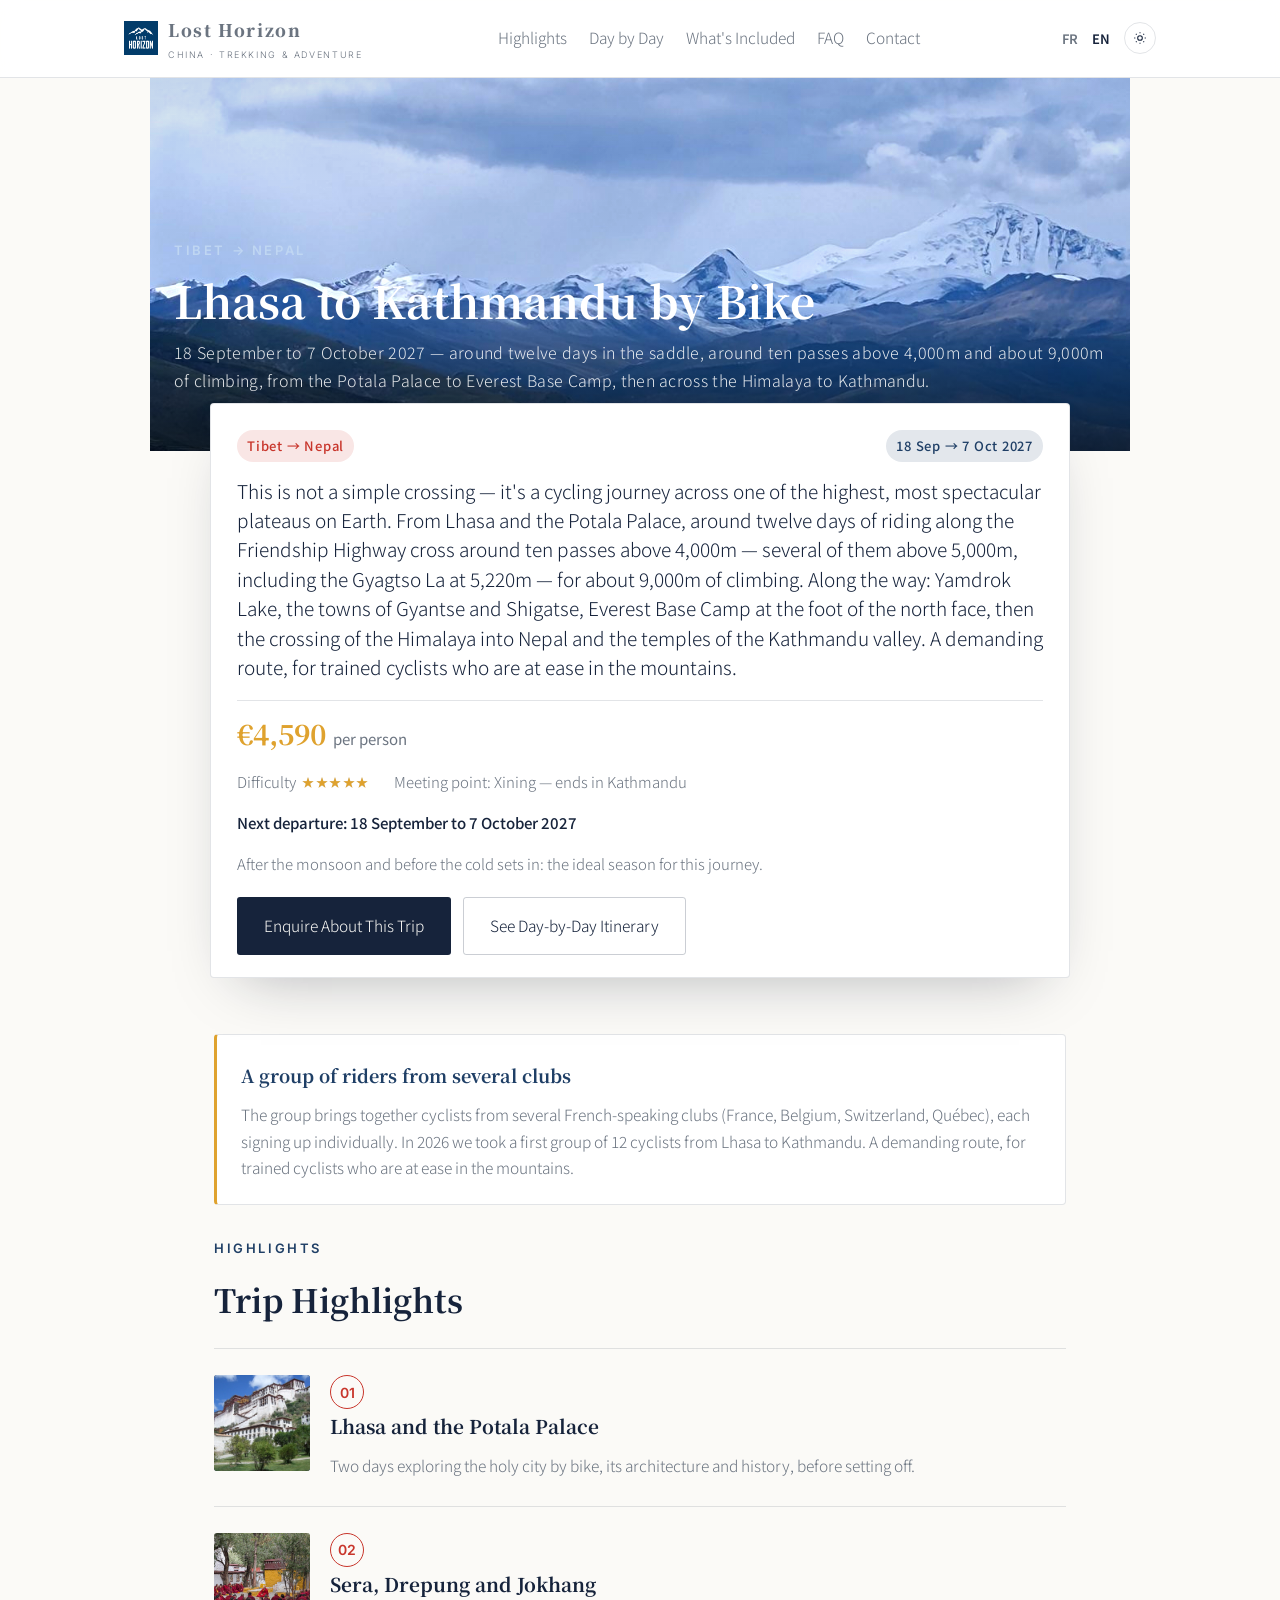
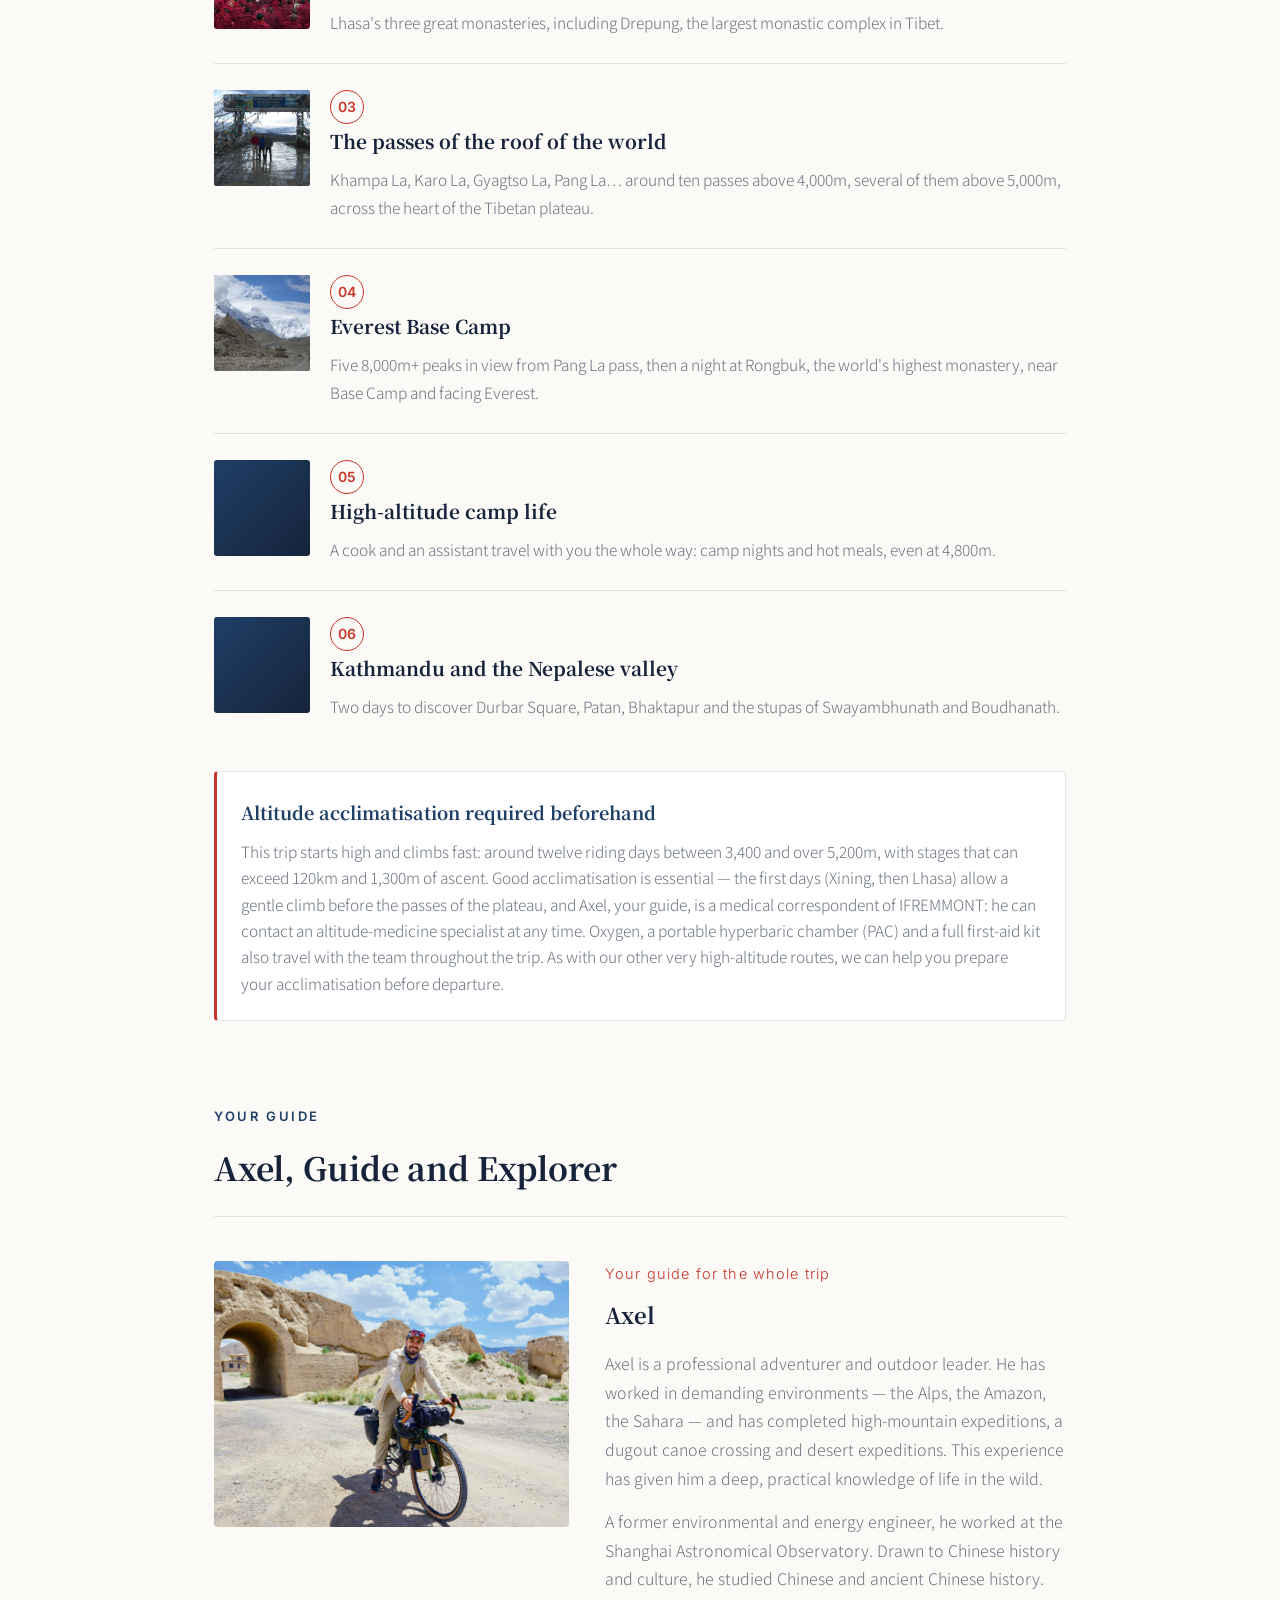
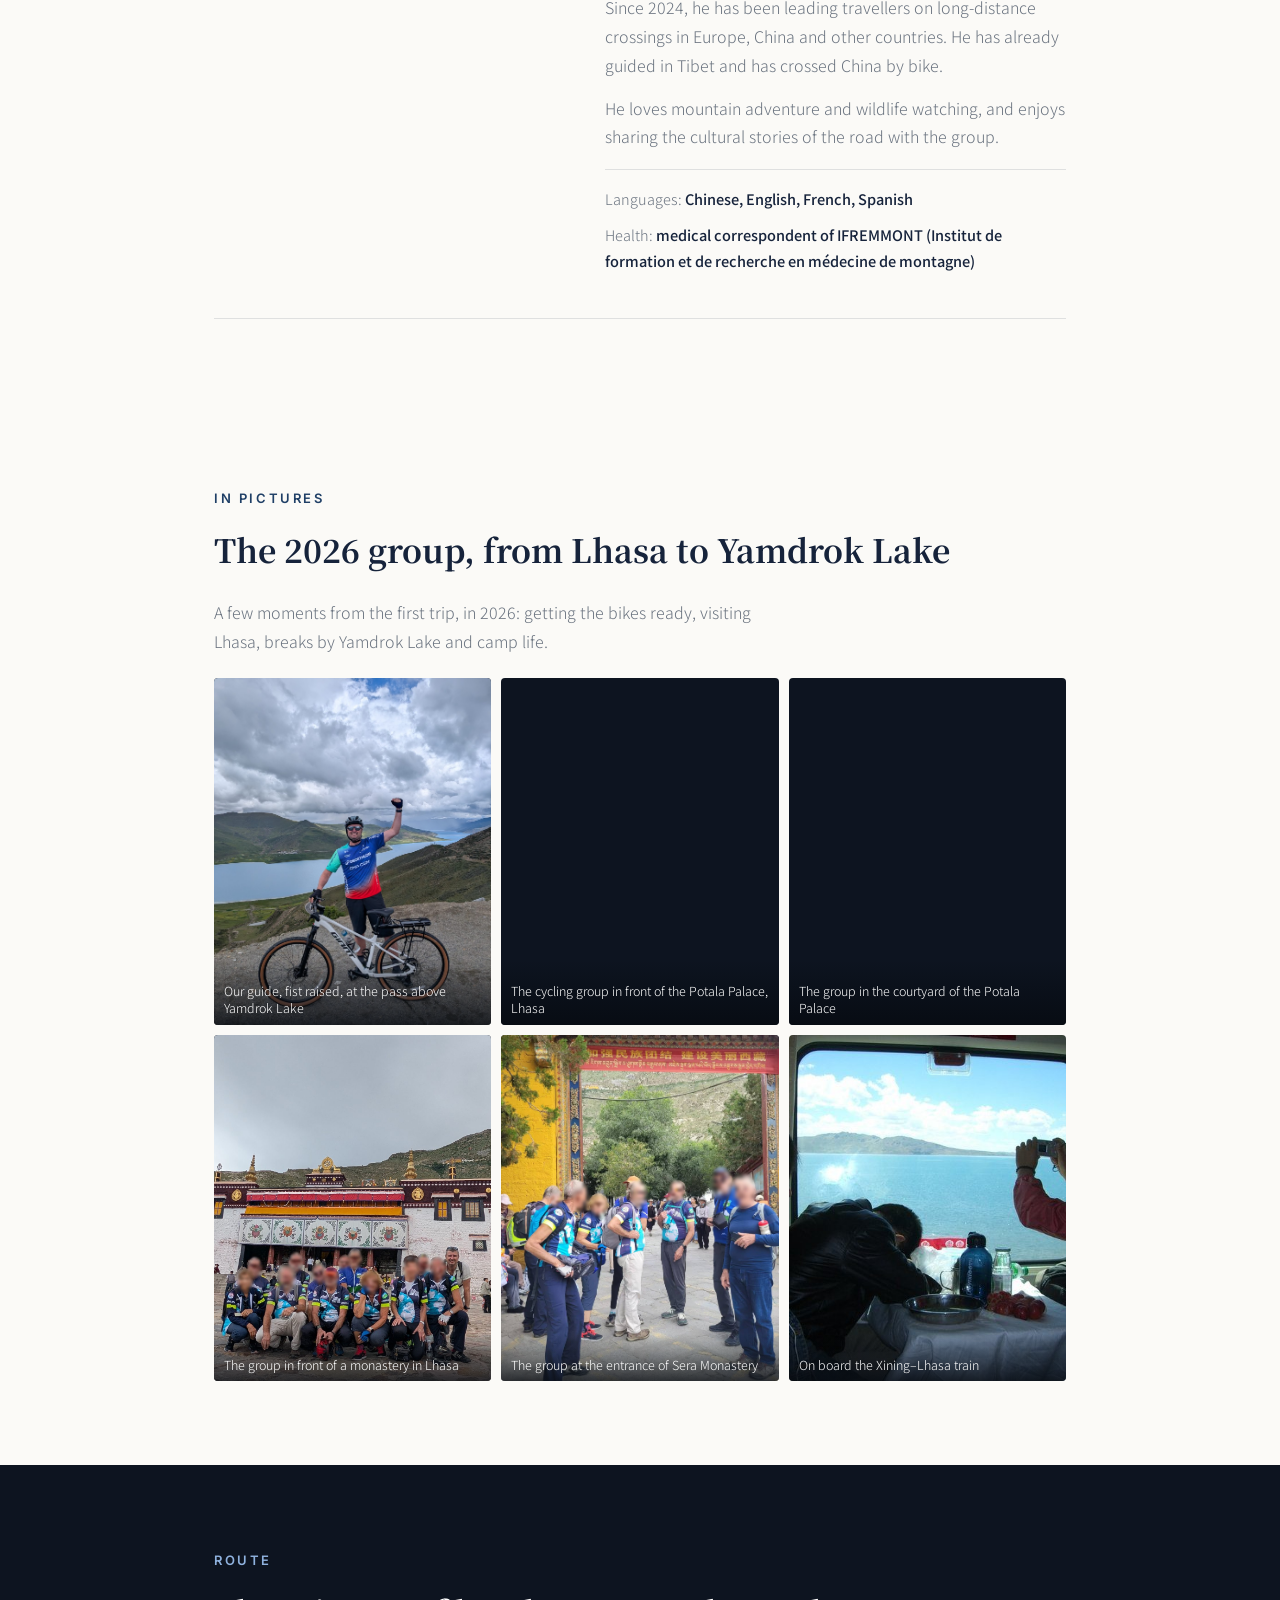
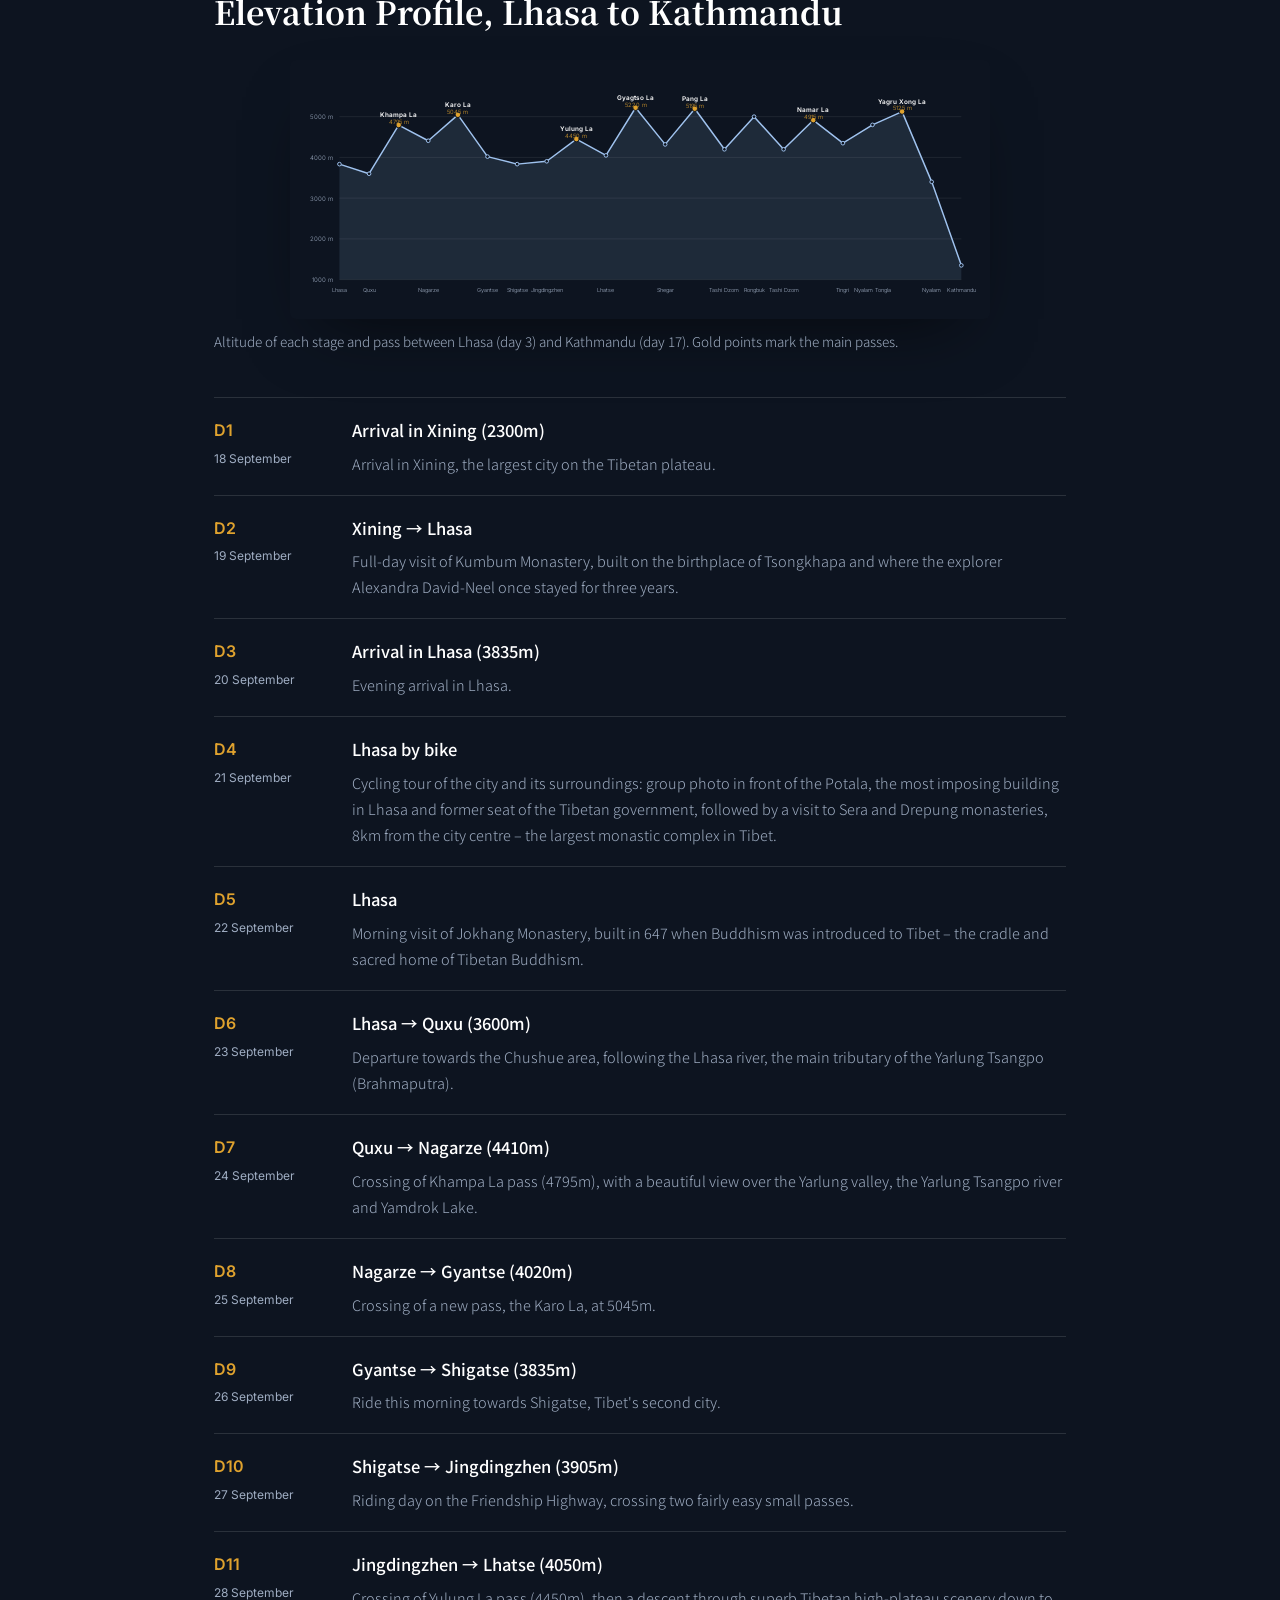
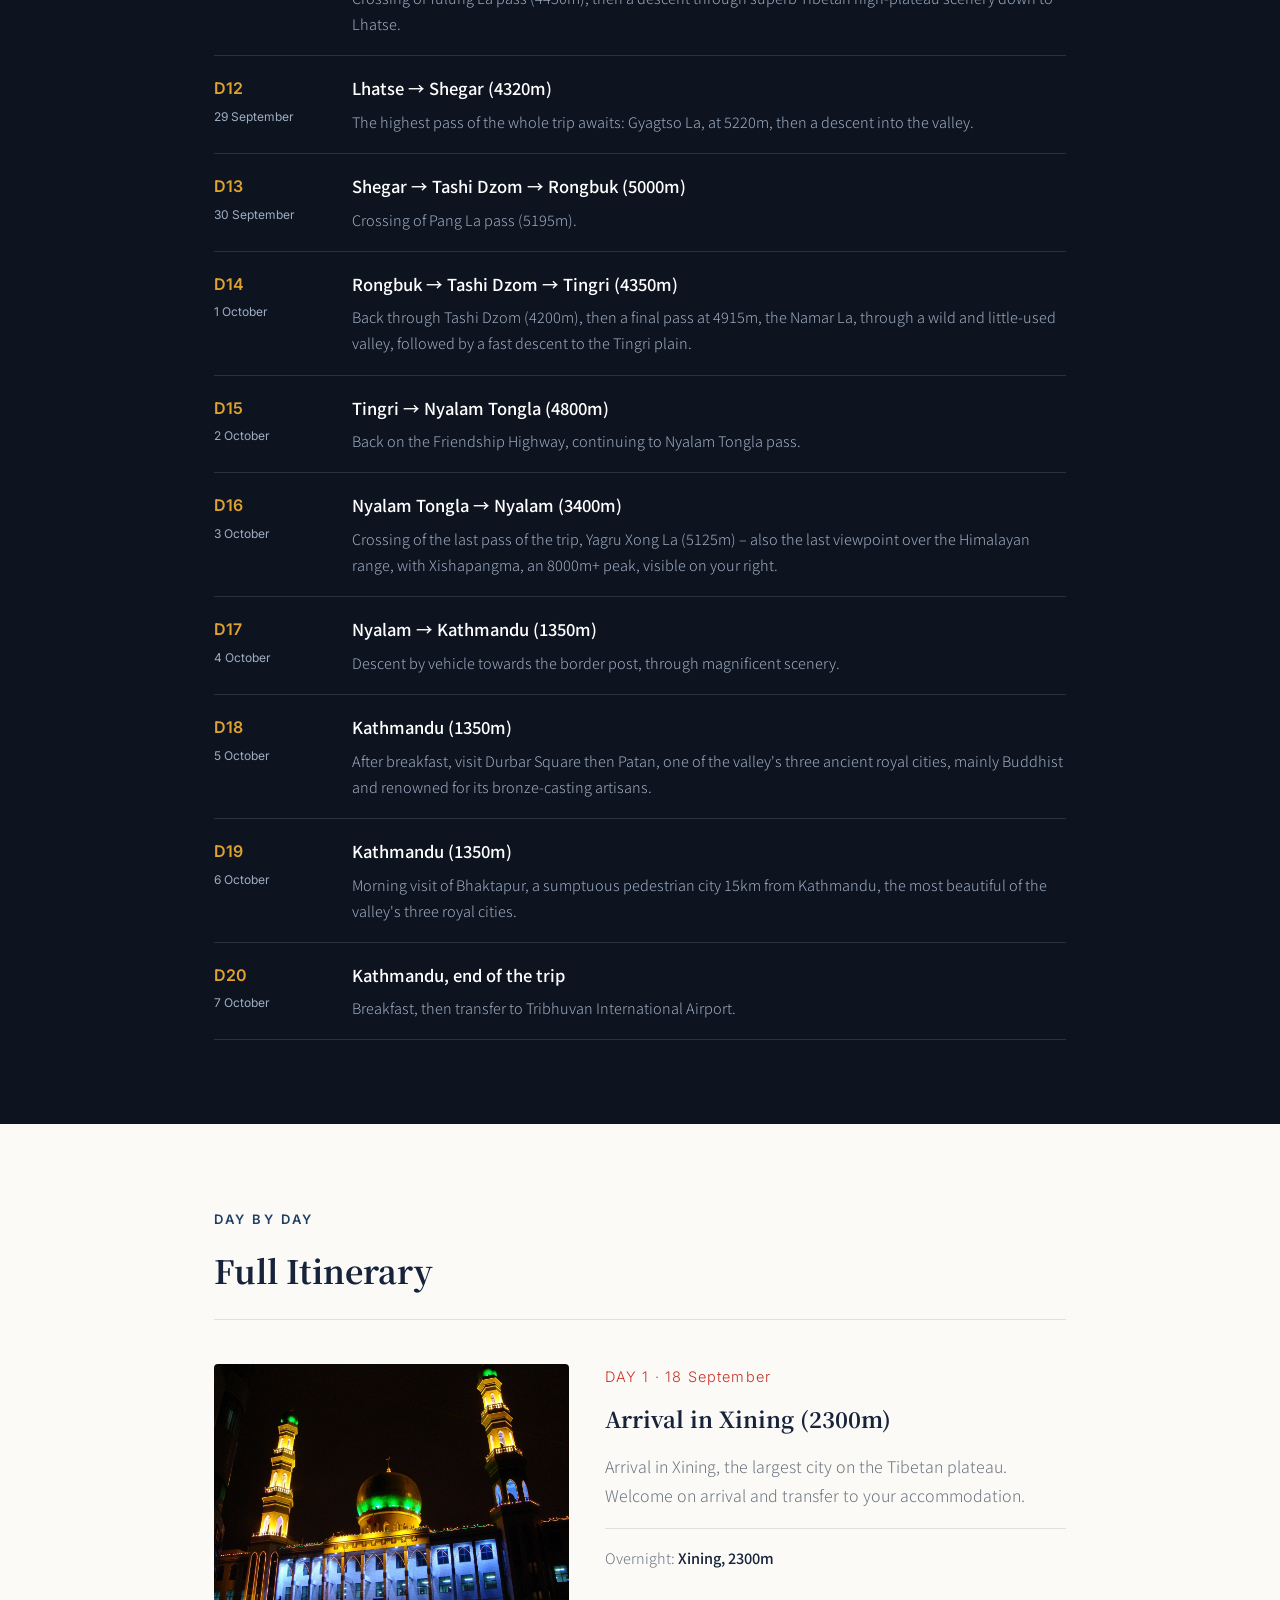
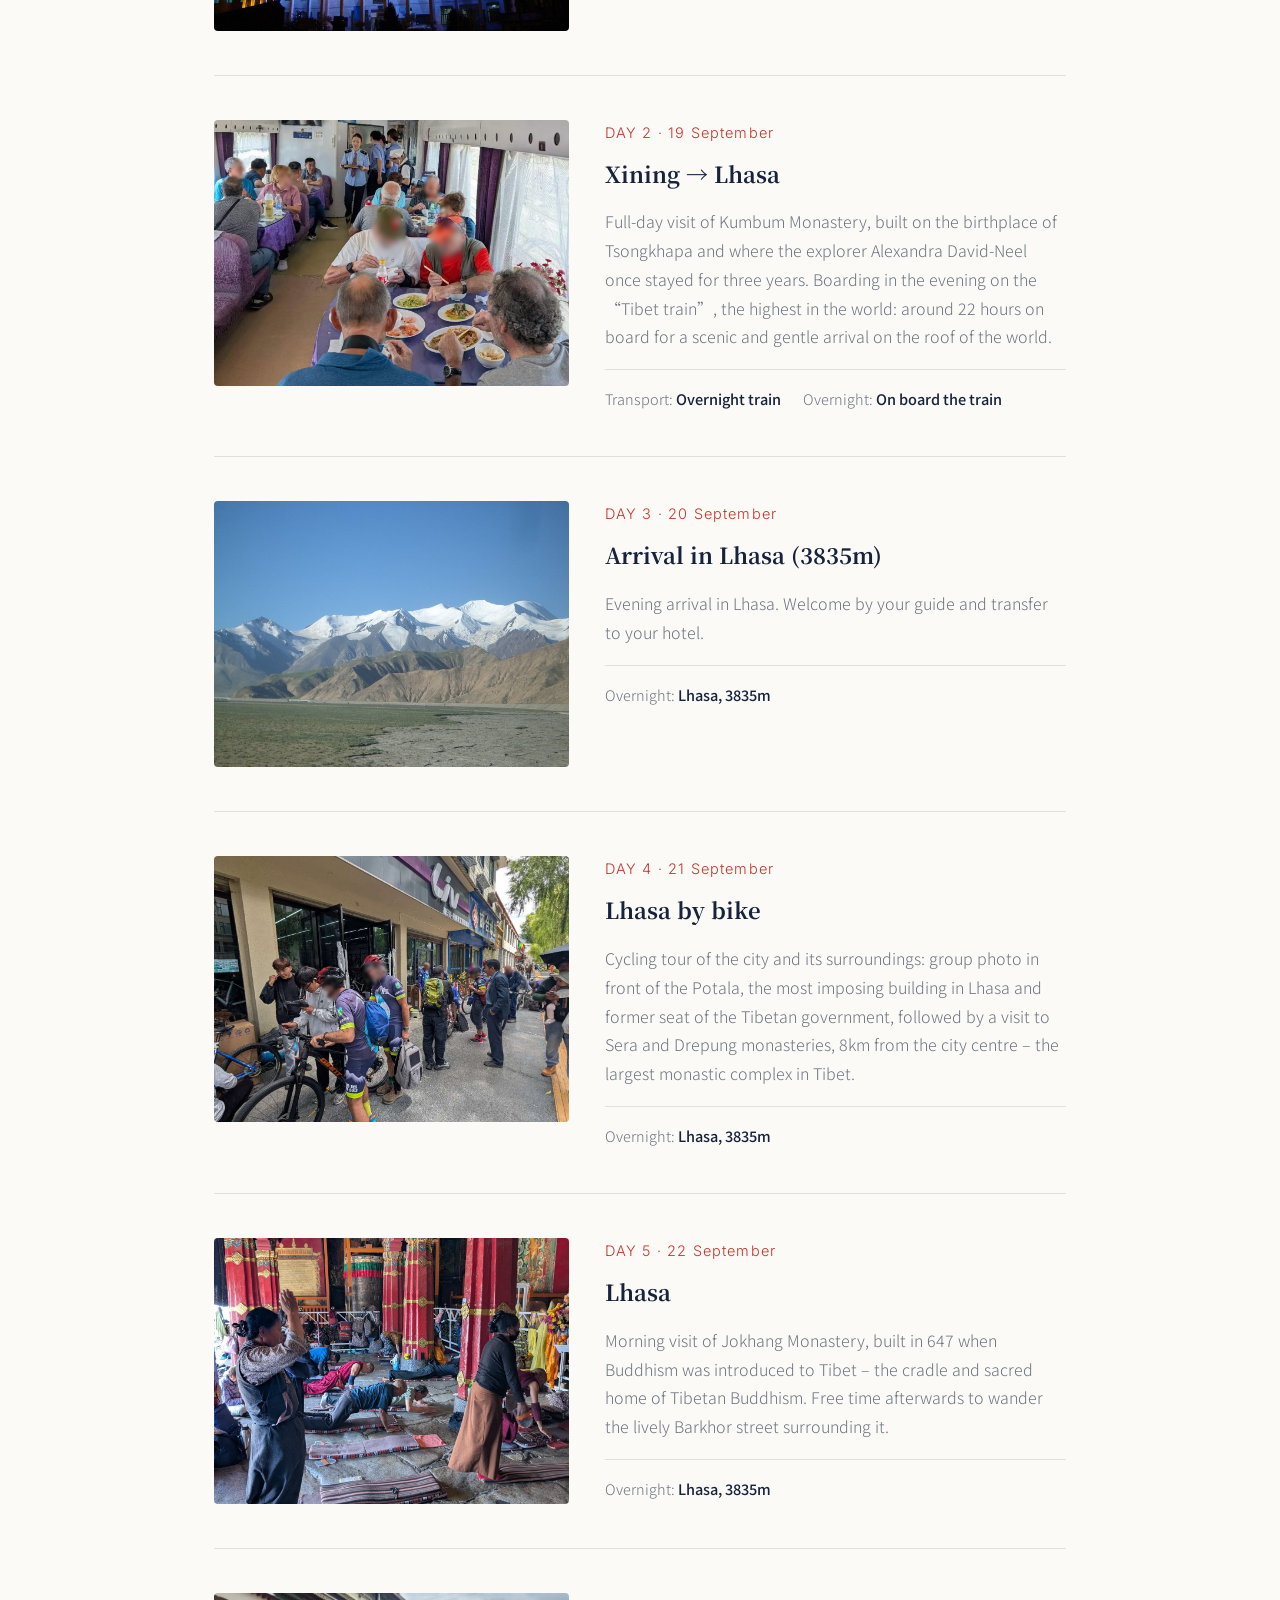
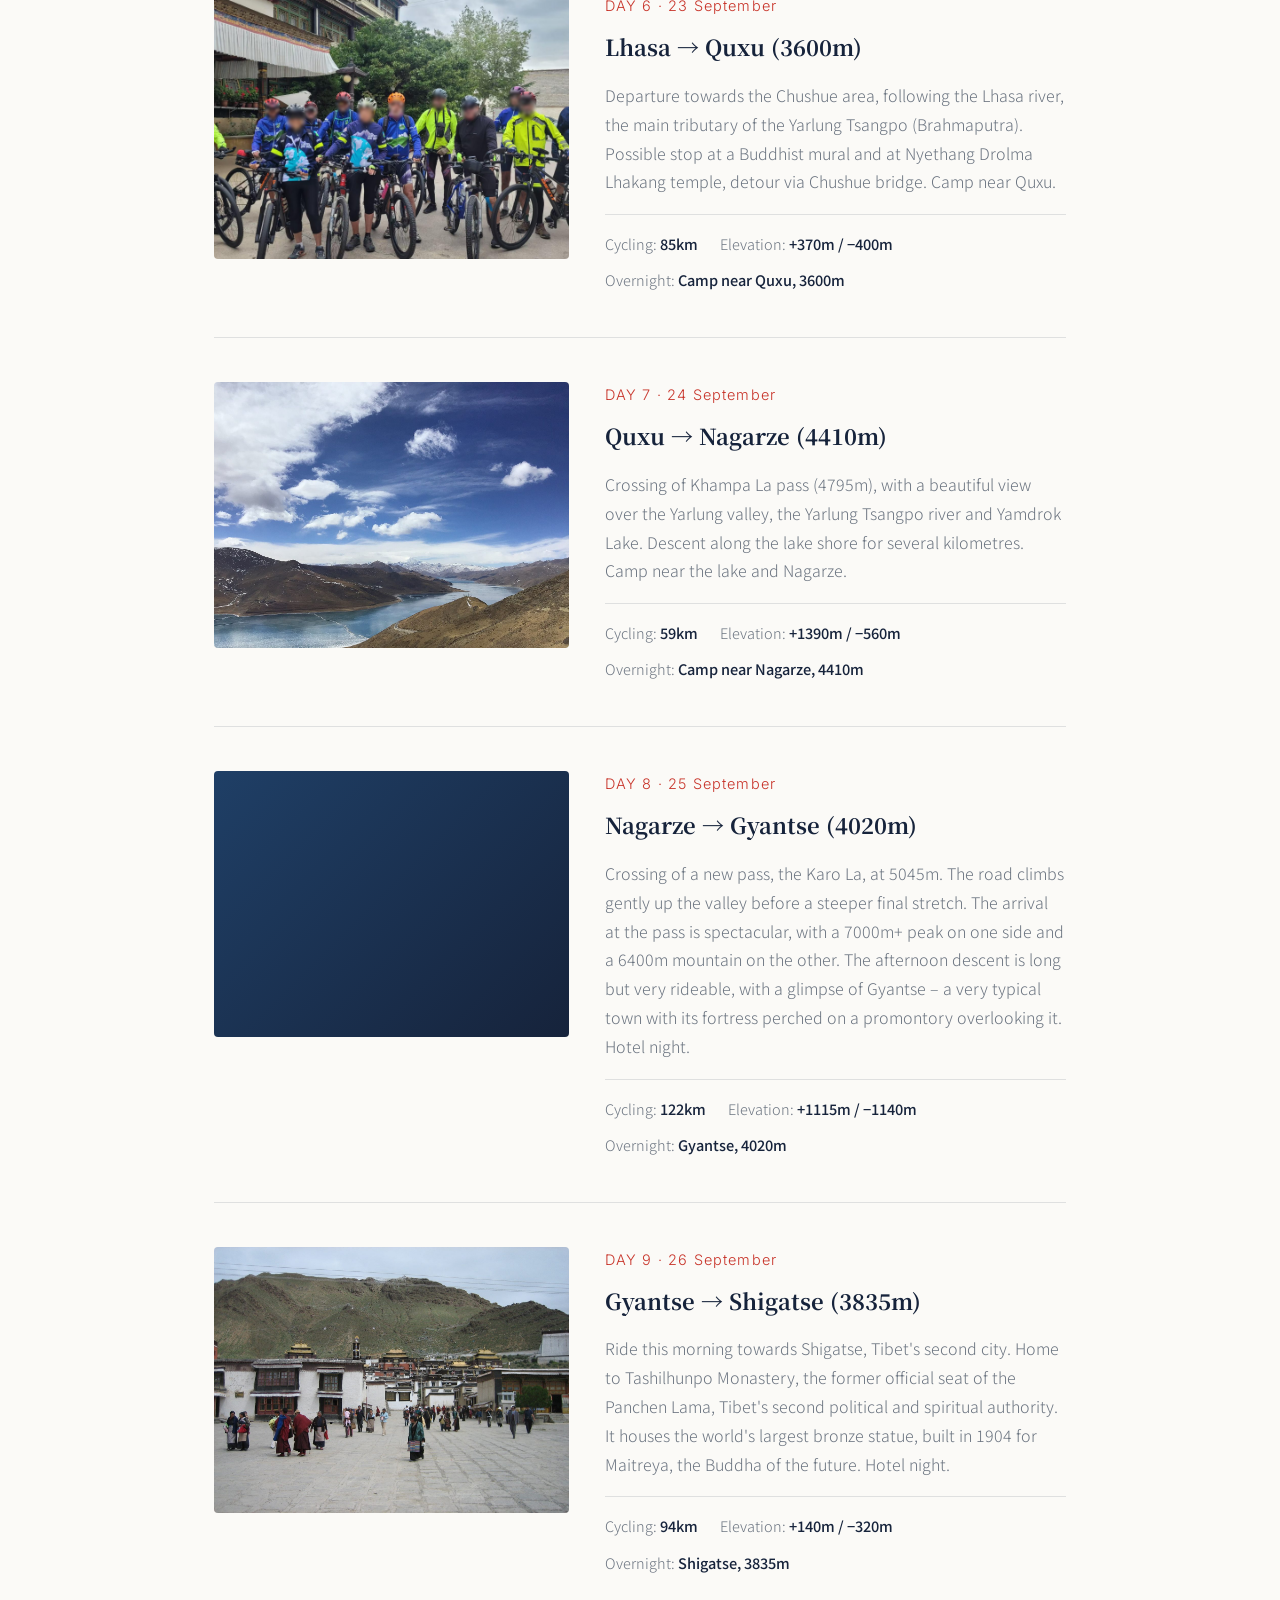
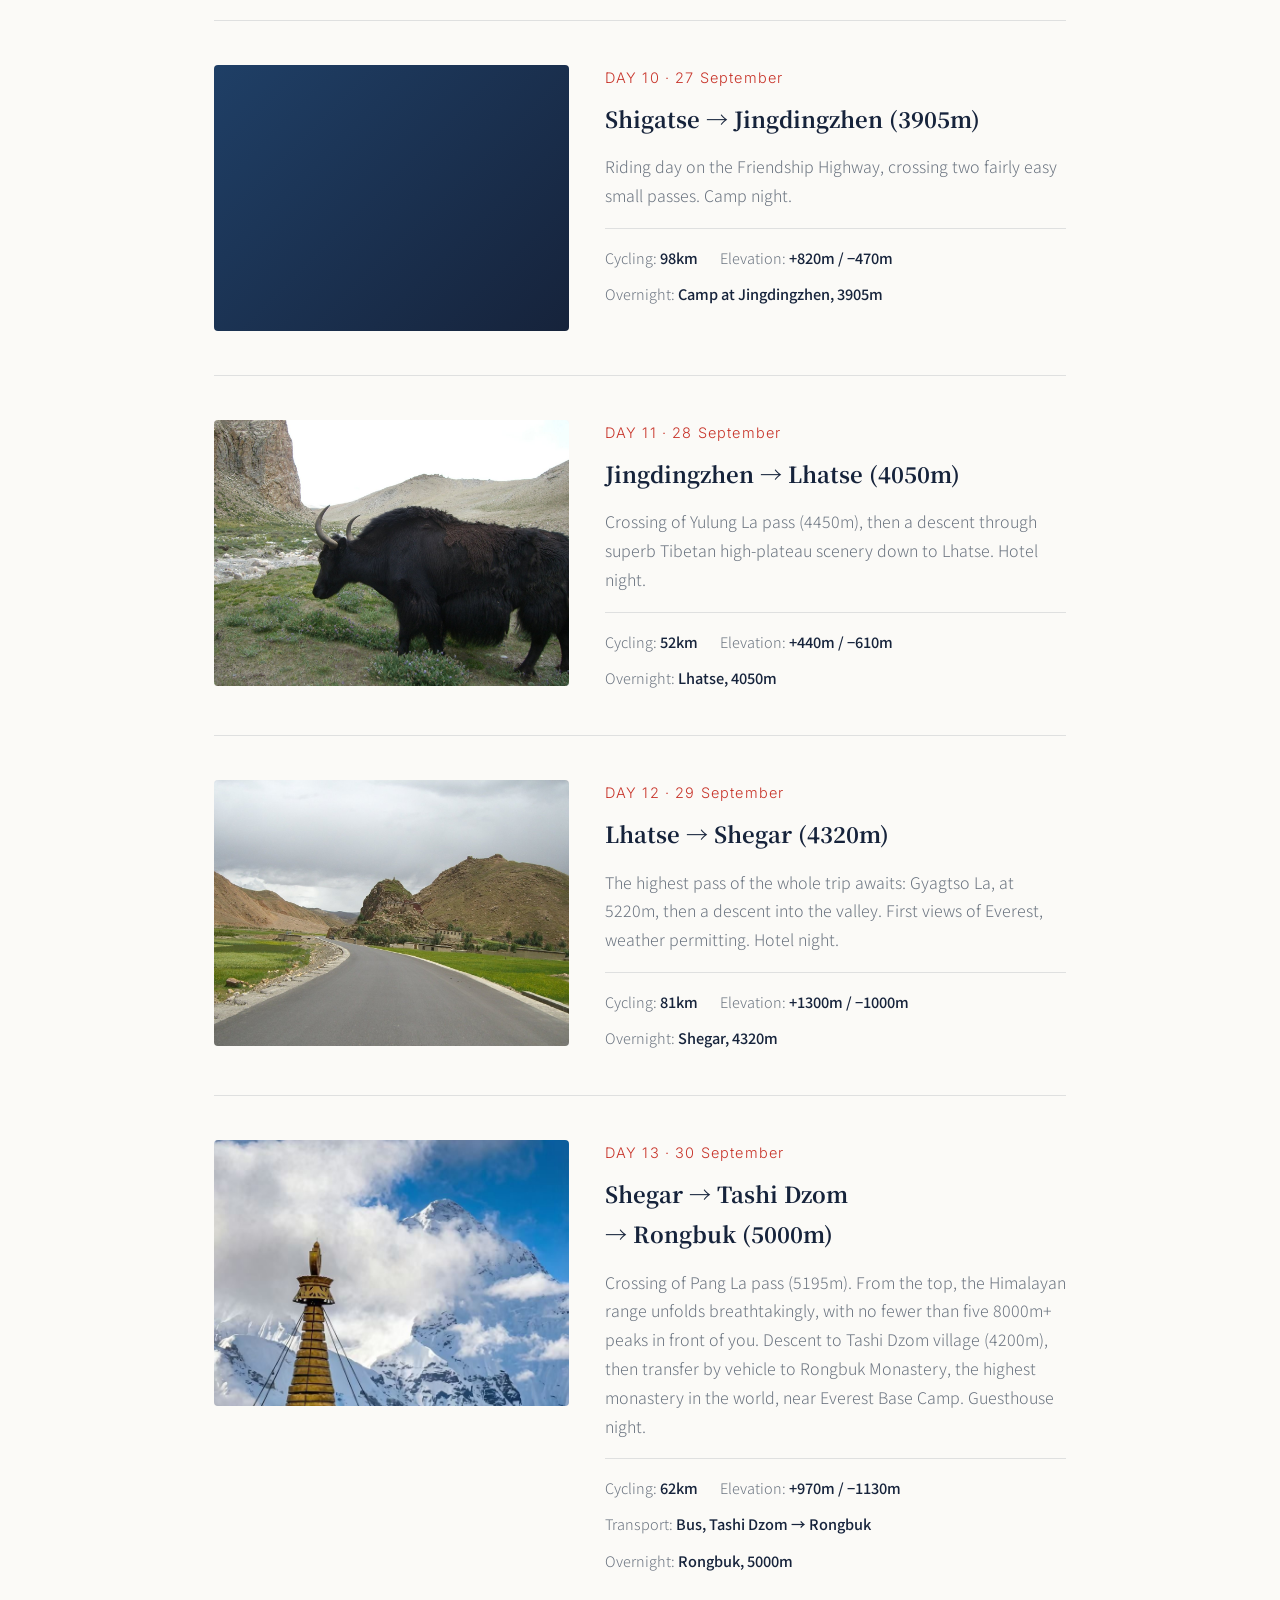
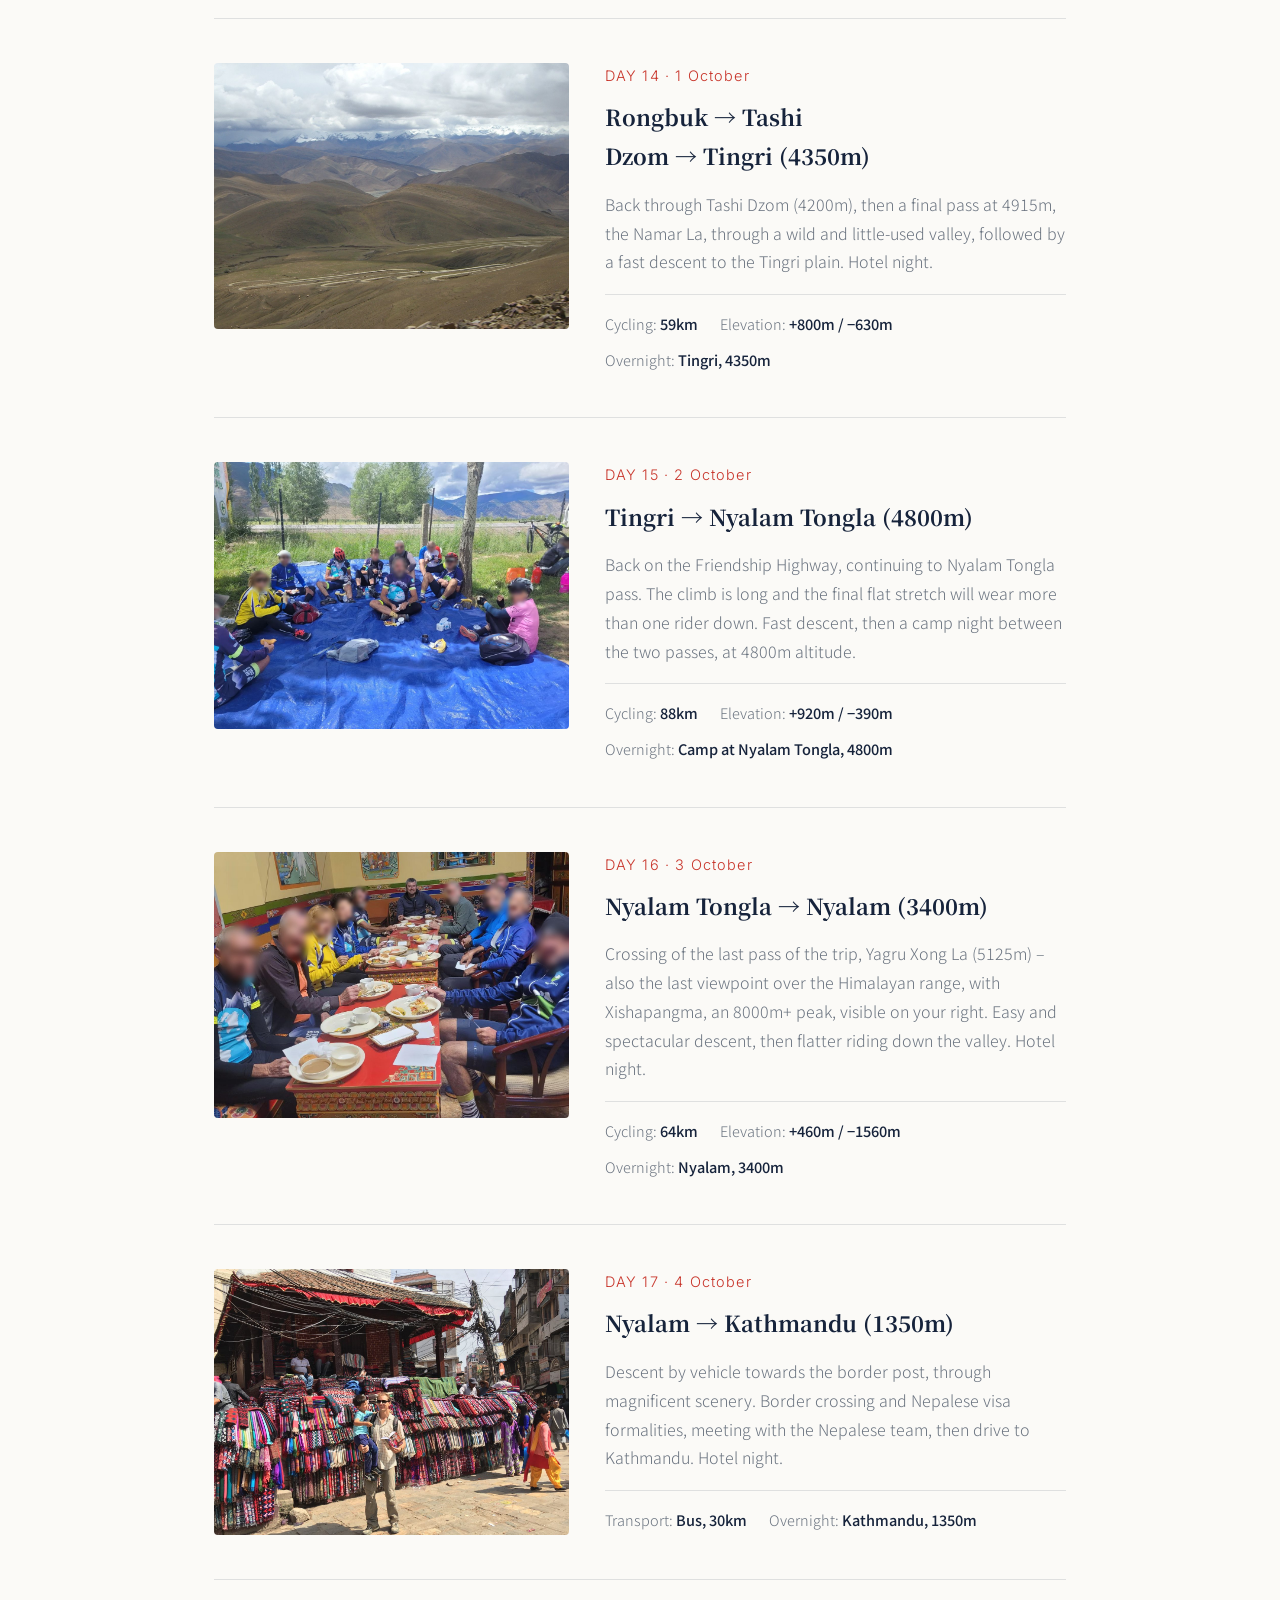
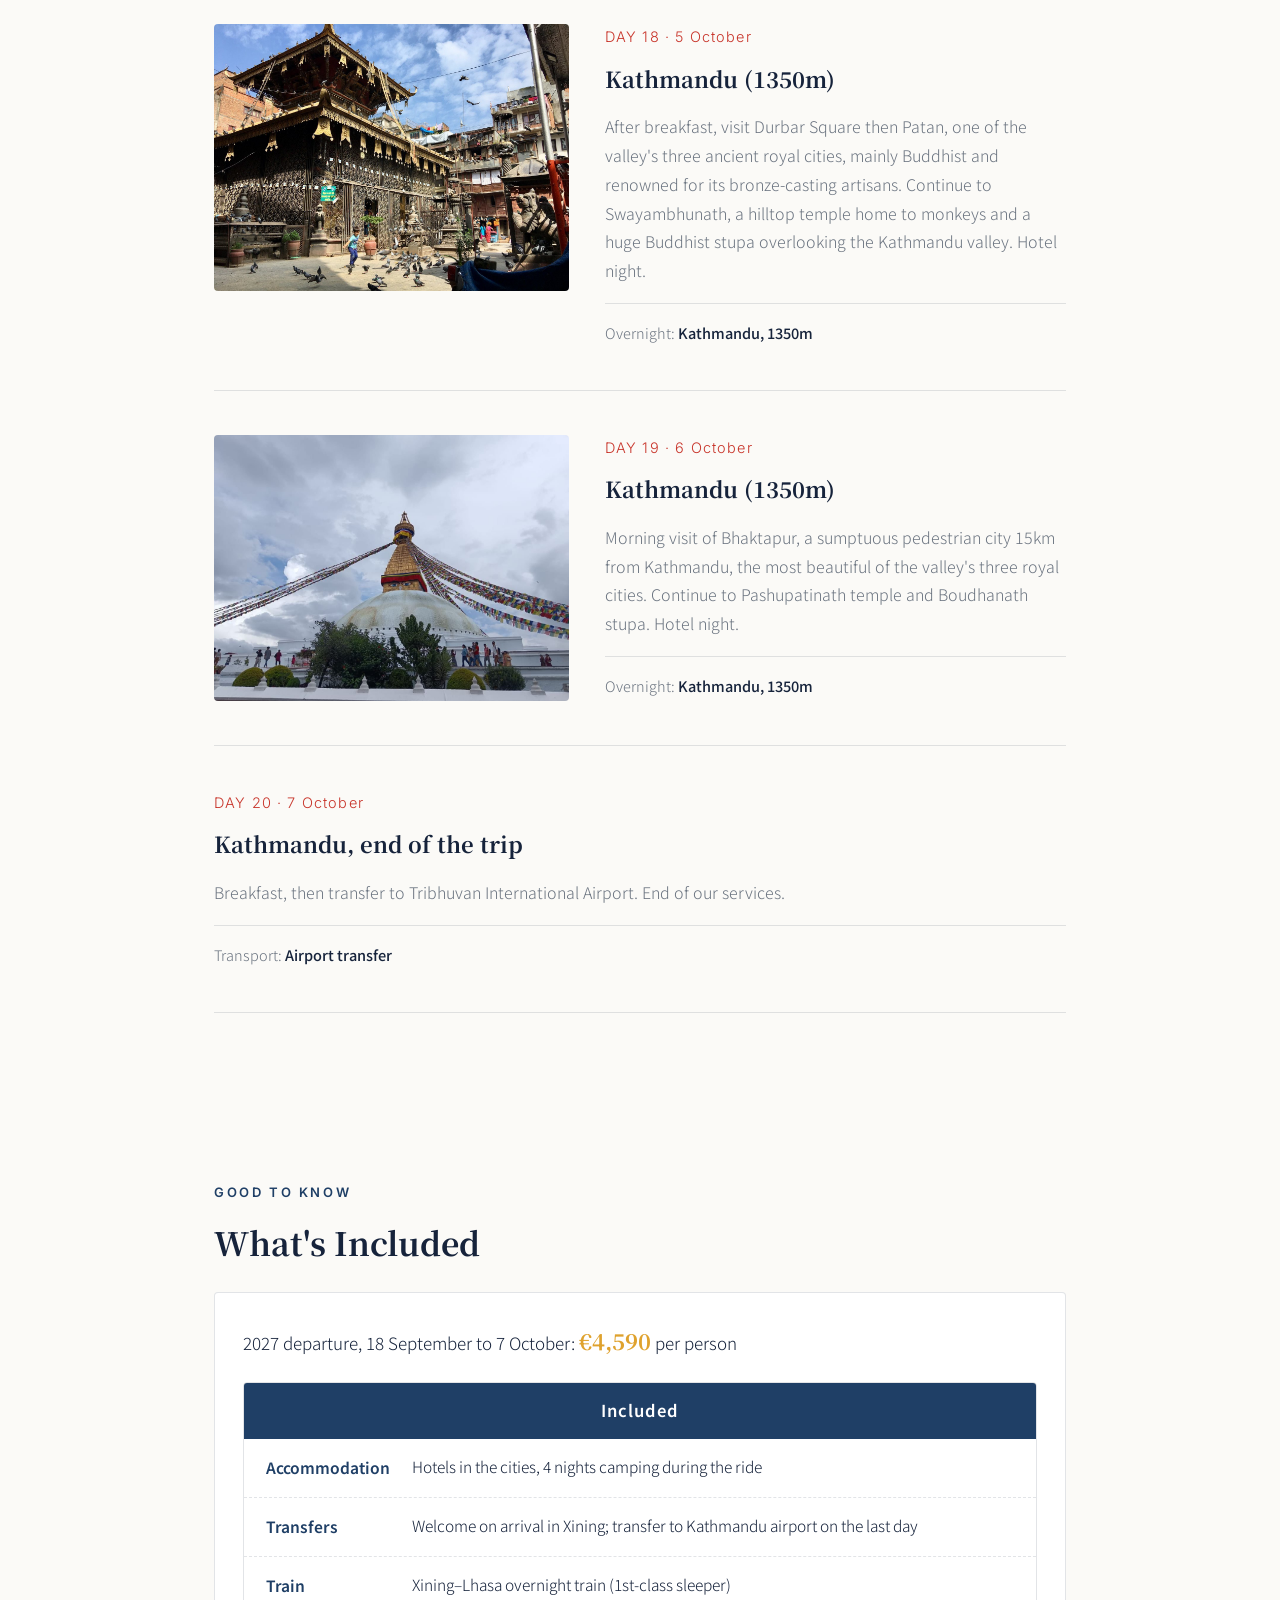
==== commit 7cae2857: "Ajout de la FAQ (27 questions, FR + EN) avec balisage FAQPage et lien dans le menu Co-Authored-By: C" ====
--- a/en/index.html
+++ b/en/index.html
@@ -27,7 +27,7 @@
 <link rel="preconnect" href="https://fonts.googleapis.com">
 <link rel="preconnect" href="https://fonts.gstatic.com" crossorigin>
 <link rel="stylesheet" href="https://fonts.googleapis.com/css2?family=Noto+Serif+SC:wght@500;700;900&amp;family=Noto+Sans+SC:wght@300;400;500;600;700&amp;family=Inter:wght@500;600&amp;display=swap">
-<link rel="stylesheet" href="/styles.css?v=6">
+<link rel="stylesheet" href="/styles.css?v=7">
 <script type="application/ld+json">
 {
   "@context": "https://schema.org",
@@ -55,6 +55,231 @@
   }
 }
 </script>
+<script type="application/ld+json">
+{
+  "@context": "https://schema.org",
+  "@type": "FAQPage",
+  "inLanguage": "en",
+  "mainEntity": [
+    {
+      "@type": "Question",
+      "name": "What is the programme?",
+      "acceptedAnswer": {
+        "@type": "Answer",
+        "text": "Lhasa to Kathmandu by Bike is a 20-day (19-night) trip, from 18 September to 7 October 2027. You meet in Xining (day 1) and the trip ends in Kathmandu (day 20). Around twelve days are spent in the saddle on the Friendship Highway, from the Potala Palace in Lhasa to Everest Base Camp, then across the Himalaya to Kathmandu."
+      }
+    },
+    {
+      "@type": "Question",
+      "name": "Why start in Xining rather than Lhasa?",
+      "acceptedAnswer": {
+        "@type": "Answer",
+        "text": "The trip starts in Xining (2,300m), in the north-east of the Tibetan plateau. From there, you reach Lhasa by overnight train (about 22 hours), the Tibet train, the highest in the world. This gentle arrival, full of scenery, also lets you gain altitude gradually."
+      }
+    },
+    {
+      "@type": "Question",
+      "name": "What are the highlights?",
+      "acceptedAnswer": {
+        "@type": "Answer",
+        "text": "Lhasa and the Potala Palace, the monasteries of Sera, Drepung and the Jokhang, Yamdrok Lake, the towns of Gyantse and Shigatse, around ten passes above 4,000m (several of them above 5,000m, including the Gyagtso La at 5,220m), Everest Base Camp with a night at Rongbuk Monastery, then Kathmandu and its valley (Durbar Square, Patan, Bhaktapur, Swayambhunath, Boudhanath)."
+      }
+    },
+    {
+      "@type": "Question",
+      "name": "What are the distance and the climbing?",
+      "acceptedAnswer": {
+        "@type": "Answer",
+        "text": "Expect around twelve days of riding, about 9,000m of climbing in total, and stages that can exceed 120km and 1,300m of ascent. The day-by-day details (distance, ascent, night altitude) are given on this page, in the \"Day by Day\" section."
+      }
+    },
+    {
+      "@type": "Question",
+      "name": "Why this time of year?",
+      "acceptedAnswer": {
+        "@type": "Answer",
+        "text": "The 18 September departure comes after the monsoon and before the arrival of the big cold: it is the ideal season for this trip. The dates were also chosen so that we pass Everest Base Camp (Rongbuk, on 30 September) before the Chinese national holidays, from 1 to 7 October, and avoid the crowds."
+      }
+    },
+    {
+      "@type": "Question",
+      "name": "What level do I need?",
+      "acceptedAnswer": {
+        "@type": "Answer",
+        "text": "The route is demanding: it is for trained cyclists who are comfortable in the mountains. The trip starts high and climbs fast, with around twelve riding days between 3,400 and over 5,200m."
+      }
+    },
+    {
+      "@type": "Question",
+      "name": "Are all the passes hard?",
+      "acceptedAnswer": {
+        "@type": "Answer",
+        "text": "No, the effort varies from day to day. Some stages have fairly easy passes (for example two small passes on day 10), others are longer and steeper (Karo La, Gyagtso La, the Nyalam Tongla climb). The last pass, the Yagru Xong La (5,125m), has an easy and spectacular descent."
+      }
+    },
+    {
+      "@type": "Question",
+      "name": "Which bike is provided?",
+      "acceptedAnswer": {
+        "@type": "Answer",
+        "text": "One mountain bike per person (Giant or equivalent), with spare parts, is included. Camping equipment is also provided, except your sleeping bag."
+      }
+    },
+    {
+      "@type": "Question",
+      "name": "Can you help me prepare my acclimatisation?",
+      "acceptedAnswer": {
+        "@type": "Answer",
+        "text": "Yes. As with our other very high-altitude routes, we can help you prepare your acclimatisation before departure. Please contact us to talk about it."
+      }
+    },
+    {
+      "@type": "Question",
+      "name": "How is acclimatisation organised?",
+      "acceptedAnswer": {
+        "@type": "Answer",
+        "text": "Good acclimatisation is essential. The first days of the trip (Xining at 2,300m, then Lhasa at 3,835m, with three nights there) allow a gentle climb before the passes of the plateau."
+      }
+    },
+    {
+      "@type": "Question",
+      "name": "What happens if I have a health problem at altitude?",
+      "acceptedAnswer": {
+        "@type": "Answer",
+        "text": "Your guide Axel is a medical correspondent of IFREMMONT (Institut de formation et de recherche en médecine de montagne) and can contact an altitude-medicine specialist at any time. In addition, oxygen, a portable hyperbaric chamber (PAC) and a full first-aid kit are available and travel with the team throughout the trip."
+      }
+    },
+    {
+      "@type": "Question",
+      "name": "Is there a support vehicle?",
+      "acceptedAnswer": {
+        "@type": "Answer",
+        "text": "Yes: a support minivan and a logistics vehicle accompany the group throughout the trip."
+      }
+    },
+    {
+      "@type": "Question",
+      "name": "Who is Axel?",
+      "acceptedAnswer": {
+        "@type": "Answer",
+        "text": "Axel is your guide for the whole trip. A professional adventurer and outdoor expedition leader, he has worked in the Alps, the Amazon and the Sahara. A former environmental and energy engineer, he studied Chinese and ancient Chinese history, has already guided in Tibet and has crossed China by bike. He speaks Chinese, English, French and Spanish."
+      }
+    },
+    {
+      "@type": "Question",
+      "name": "Where do we sleep?",
+      "acceptedAnswer": {
+        "@type": "Answer",
+        "text": "In hotels in the cities, with 4 nights camping during the ride (near Quxu, near Nagarze, at Jingdingzhen and at Nyalam Tongla, at 4,800m). The night at Rongbuk, near Everest Base Camp, is in a guesthouse. The night of day 2 is spent on board the Tibet train."
+      }
+    },
+    {
+      "@type": "Question",
+      "name": "How do the camp nights and meals work?",
+      "acceptedAnswer": {
+        "@type": "Answer",
+        "text": "A cook and an assistant travel with you the whole way, with full camp kitchen equipment: nights in tents and hot meals, even at 4,800m. All camping equipment is provided, except your sleeping bag, which you bring."
+      }
+    },
+    {
+      "@type": "Question",
+      "name": "Are all meals included?",
+      "acceptedAnswer": {
+        "@type": "Answer",
+        "text": "All meals are included, except some listed as not included: lunches and dinners in Xining, Lhasa and Gyantse, and dinners in Kathmandu and Shigatse."
+      }
+    },
+    {
+      "@type": "Question",
+      "name": "What is the price?",
+      "acceptedAnswer": {
+        "@type": "Answer",
+        "text": "€4,590 per person for the 2027 departure (18 September to 7 October)."
+      }
+    },
+    {
+      "@type": "Question",
+      "name": "What does the price include?",
+      "acceptedAnswer": {
+        "@type": "Answer",
+        "text": "Accommodation (hotels in the cities, 4 nights camping), welcome in Xining and transfer to Kathmandu airport on the last day, the Xining–Lhasa overnight train (1st-class sleeper), meals (except those listed as not included), your guide Axel, the kitchen crew, one mountain bike per person and camping equipment (except sleeping bag), all Tibet entry and travel permits, national park fees (Everest, Yamdrok Lake, Karo La glacier), all site and monastery tickets on the programme, the support minivan and logistics vehicle, and the altitude safety equipment."
+      }
+    },
+    {
+      "@type": "Question",
+      "name": "What is not included?",
+      "acceptedAnswer": {
+        "@type": "Answer",
+        "text": "International flights to Xining and from Kathmandu, some meals (see above), visa fees, your sleeping bag, travel insurance (assistance and cancellation) and tips for your guide, driver, cook, etc."
+      }
+    },
+    {
+      "@type": "Question",
+      "name": "How do I book?",
+      "acceptedAnswer": {
+        "@type": "Answer",
+        "text": "We do not take online bookings: this site is here to present the trip. Call us or write to us to talk about it. Dates, group size and the final programme are always confirmed personally with our team before departure."
+      }
+    },
+    {
+      "@type": "Question",
+      "name": "Do I need a visa?",
+      "acceptedAnswer": {
+        "@type": "Answer",
+        "text": "No visa is required for China. For Nepal, allow about €30 in visa fees. Tibet entry and travel permits are included in the price."
+      }
+    },
+    {
+      "@type": "Question",
+      "name": "What if I have to cancel?",
+      "acceptedAnswer": {
+        "@type": "Answer",
+        "text": "Cancellation terms depend on when you cancel relative to departure; they are confirmed to you in writing at booking. If a visa is refused, we ask for the consulate's official refusal letter and refund what can be refunded, minus costs already incurred for you. A confirmed place can generally be transferred to another traveller who meets the requirements."
+      }
+    },
+    {
+      "@type": "Question",
+      "name": "What if you have to cancel the trip?",
+      "acceptedAnswer": {
+        "@type": "Answer",
+        "text": "If safety reasons or official restrictions require a change, we adapt the trip or refund the part not carried out."
+      }
+    },
+    {
+      "@type": "Question",
+      "name": "Is insurance necessary?",
+      "acceptedAnswer": {
+        "@type": "Answer",
+        "text": "Travel insurance (assistance and cancellation) is not included: it is up to you to take it out."
+      }
+    },
+    {
+      "@type": "Question",
+      "name": "Who will I travel with?",
+      "acceptedAnswer": {
+        "@type": "Answer",
+        "text": "The group brings together cyclists from several French-speaking clubs (France, Belgium, Switzerland, Quebec), each registering individually. In 2026, we took a first group of 12 cyclists from Lhasa to Kathmandu."
+      }
+    },
+    {
+      "@type": "Question",
+      "name": "How can I contact you?",
+      "acceptedAnswer": {
+        "@type": "Answer",
+        "text": "By phone with Mathieu Le Serre on +33 6 27 29 79 77, or by email at contact@lhassa-katmandou.com. Whether you are an interested cyclist or a club leader, we are happy to talk it through."
+      }
+    },
+    {
+      "@type": "Question",
+      "name": "Is the agency registered?",
+      "acceptedAnswer": {
+        "@type": "Answer",
+        "text": "Yes: Atout France IM035240001, with APST financial guarantee."
+      }
+    }
+  ]
+}
+</script>
 </head>
 <body>
 
@@ -68,6 +293,7 @@
       <a href="#highlights">Highlights</a>
       <a href="#itinerary">Day by Day</a>
       <a href="#fee">What's Included</a>
+      <a href="#faq">FAQ</a>
       <a href="#contact">Contact</a>
     </nav>
     <div style="display:flex;align-items:center;gap:8px;">
@@ -569,6 +795,47 @@
     </div>
   </section>
 
+  <section id="faq" style="padding-top:0;">
+    <div class="wrap-narrow">
+      <div class="cap section-eyebrow">FAQ</div>
+      <h2 class="section-title">Frequently asked questions</h2>
+      <h3 class="faq-cat">The trip</h3>
+      <details class="faq-item"><summary>What is the programme?</summary><p>Lhasa to Kathmandu by Bike is a 20-day (19-night) trip, from 18 September to 7 October 2027. You meet in Xining (day 1) and the trip ends in Kathmandu (day 20). Around twelve days are spent in the saddle on the Friendship Highway, from the Potala Palace in Lhasa to Everest Base Camp, then across the Himalaya to Kathmandu.</p></details>
+      <details class="faq-item"><summary>Why start in Xining rather than Lhasa?</summary><p>The trip starts in Xining (2,300m), in the north-east of the Tibetan plateau. From there, you reach Lhasa by overnight train (about 22 hours), the Tibet train, the highest in the world. This gentle arrival, full of scenery, also lets you gain altitude gradually.</p></details>
+      <details class="faq-item"><summary>What are the highlights?</summary><p>Lhasa and the Potala Palace, the monasteries of Sera, Drepung and the Jokhang, Yamdrok Lake, the towns of Gyantse and Shigatse, around ten passes above 4,000m (several of them above 5,000m, including the Gyagtso La at 5,220m), Everest Base Camp with a night at Rongbuk Monastery, then Kathmandu and its valley (Durbar Square, Patan, Bhaktapur, Swayambhunath, Boudhanath).</p></details>
+      <details class="faq-item"><summary>What are the distance and the climbing?</summary><p>Expect around twelve days of riding, about 9,000m of climbing in total, and stages that can exceed 120km and 1,300m of ascent. The day-by-day details (distance, ascent, night altitude) are given on this page, in the &quot;Day by Day&quot; section.</p></details>
+      <details class="faq-item"><summary>Why this time of year?</summary><p>The 18 September departure comes after the monsoon and before the arrival of the big cold: it is the ideal season for this trip. The dates were also chosen so that we pass Everest Base Camp (Rongbuk, on 30 September) before the Chinese national holidays, from 1 to 7 October, and avoid the crowds.</p></details>
+      <h3 class="faq-cat">Level and preparation</h3>
+      <details class="faq-item"><summary>What level do I need?</summary><p>The route is demanding: it is for trained cyclists who are comfortable in the mountains. The trip starts high and climbs fast, with around twelve riding days between 3,400 and over 5,200m.</p></details>
+      <details class="faq-item"><summary>Are all the passes hard?</summary><p>No, the effort varies from day to day. Some stages have fairly easy passes (for example two small passes on day 10), others are longer and steeper (Karo La, Gyagtso La, the Nyalam Tongla climb). The last pass, the Yagru Xong La (5,125m), has an easy and spectacular descent.</p></details>
+      <details class="faq-item"><summary>Which bike is provided?</summary><p>One mountain bike per person (Giant or equivalent), with spare parts, is included. Camping equipment is also provided, except your sleeping bag.</p></details>
+      <details class="faq-item"><summary>Can you help me prepare my acclimatisation?</summary><p>Yes. As with our other very high-altitude routes, we can help you prepare your acclimatisation before departure. Please contact us to talk about it.</p></details>
+      <h3 class="faq-cat">Altitude and safety</h3>
+      <details class="faq-item"><summary>How is acclimatisation organised?</summary><p>Good acclimatisation is essential. The first days of the trip (Xining at 2,300m, then Lhasa at 3,835m, with three nights there) allow a gentle climb before the passes of the plateau.</p></details>
+      <details class="faq-item"><summary>What happens if I have a health problem at altitude?</summary><p>Your guide Axel is a medical correspondent of IFREMMONT (Institut de formation et de recherche en médecine de montagne) and can contact an altitude-medicine specialist at any time. In addition, oxygen, a portable hyperbaric chamber (PAC) and a full first-aid kit are available and travel with the team throughout the trip.</p></details>
+      <details class="faq-item"><summary>Is there a support vehicle?</summary><p>Yes: a support minivan and a logistics vehicle accompany the group throughout the trip.</p></details>
+      <details class="faq-item"><summary>Who is Axel?</summary><p>Axel is your guide for the whole trip. A professional adventurer and outdoor expedition leader, he has worked in the Alps, the Amazon and the Sahara. A former environmental and energy engineer, he studied Chinese and ancient Chinese history, has already guided in Tibet and has crossed China by bike. He speaks Chinese, English, French and Spanish.</p></details>
+      <h3 class="faq-cat">Accommodation and meals</h3>
+      <details class="faq-item"><summary>Where do we sleep?</summary><p>In hotels in the cities, with 4 nights camping during the ride (near Quxu, near Nagarze, at Jingdingzhen and at Nyalam Tongla, at 4,800m). The night at Rongbuk, near Everest Base Camp, is in a guesthouse. The night of day 2 is spent on board the Tibet train.</p></details>
+      <details class="faq-item"><summary>How do the camp nights and meals work?</summary><p>A cook and an assistant travel with you the whole way, with full camp kitchen equipment: nights in tents and hot meals, even at 4,800m. All camping equipment is provided, except your sleeping bag, which you bring.</p></details>
+      <details class="faq-item"><summary>Are all meals included?</summary><p>All meals are included, except some listed as not included: lunches and dinners in Xining, Lhasa and Gyantse, and dinners in Kathmandu and Shigatse.</p></details>
+      <h3 class="faq-cat">Price and what&#x27;s included</h3>
+      <details class="faq-item"><summary>What is the price?</summary><p>€4,590 per person for the 2027 departure (18 September to 7 October).</p></details>
+      <details class="faq-item"><summary>What does the price include?</summary><p>Accommodation (hotels in the cities, 4 nights camping), welcome in Xining and transfer to Kathmandu airport on the last day, the Xining–Lhasa overnight train (1st-class sleeper), meals (except those listed as not included), your guide Axel, the kitchen crew, one mountain bike per person and camping equipment (except sleeping bag), all Tibet entry and travel permits, national park fees (Everest, Yamdrok Lake, Karo La glacier), all site and monastery tickets on the programme, the support minivan and logistics vehicle, and the altitude safety equipment.</p></details>
+      <details class="faq-item"><summary>What is not included?</summary><p>International flights to Xining and from Kathmandu, some meals (see above), visa fees, your sleeping bag, travel insurance (assistance and cancellation) and tips for your guide, driver, cook, etc.</p></details>
+      <h3 class="faq-cat">Booking, visas and conditions</h3>
+      <details class="faq-item"><summary>How do I book?</summary><p>We do not take online bookings: this site is here to present the trip. Call us or write to us to talk about it. Dates, group size and the final programme are always confirmed personally with our team before departure.</p></details>
+      <details class="faq-item"><summary>Do I need a visa?</summary><p>No visa is required for China. For Nepal, allow about €30 in visa fees. Tibet entry and travel permits are included in the price.</p></details>
+      <details class="faq-item"><summary>What if I have to cancel?</summary><p>Cancellation terms depend on when you cancel relative to departure; they are confirmed to you in writing at booking. If a visa is refused, we ask for the consulate&#x27;s official refusal letter and refund what can be refunded, minus costs already incurred for you. A confirmed place can generally be transferred to another traveller who meets the requirements.</p></details>
+      <details class="faq-item"><summary>What if you have to cancel the trip?</summary><p>If safety reasons or official restrictions require a change, we adapt the trip or refund the part not carried out.</p></details>
+      <details class="faq-item"><summary>Is insurance necessary?</summary><p>Travel insurance (assistance and cancellation) is not included: it is up to you to take it out.</p></details>
+      <h3 class="faq-cat">Group and contact</h3>
+      <details class="faq-item"><summary>Who will I travel with?</summary><p>The group brings together cyclists from several French-speaking clubs (France, Belgium, Switzerland, Quebec), each registering individually. In 2026, we took a first group of 12 cyclists from Lhasa to Kathmandu.</p></details>
+      <details class="faq-item"><summary>How can I contact you?</summary><p>By phone with Mathieu Le Serre on +33 6 27 29 79 77, or by email at contact@lhassa-katmandou.com. Whether you are an interested cyclist or a club leader, we are happy to talk it through.</p></details>
+      <details class="faq-item"><summary>Is the agency registered?</summary><p>Yes: Atout France IM035240001, with APST financial guarantee.</p></details>
+    </div>
+  </section>
+
   <section id="contact">
     <div class="wrap-narrow">
       <div class="cap section-eyebrow">Contact</div>
--- a/styles.css
+++ b/styles.css
@@ -351,3 +351,13 @@
 
 /* Mobile : « Lost Horizon » sur une ligne */
 @media (max-width:560px){ .brandmark b{font-size:15px;white-space:nowrap;} .brandmark span span{white-space:nowrap;font-size:8px;letter-spacing:.12em;} .nav{padding:12px 16px;} .brandmark img{height:30px;width:30px;} }
+
+/* FAQ */
+.faq-cat{font-size:18px;margin:30px 0 10px;color:var(--navy);}
+.faq-item{border-top:1px solid var(--border);padding:2px 0;}
+.faq-item:last-of-type{border-bottom:1px solid var(--border);}
+.faq-item summary{cursor:pointer;list-style:none;position:relative;padding:14px 32px 14px 0;font-weight:500;font-size:16px;line-height:1.5;color:var(--ink);}
+.faq-item summary::-webkit-details-marker{display:none;}
+.faq-item summary::after{content:"+";position:absolute;right:4px;top:11px;font-size:22px;font-weight:300;color:var(--navy);}
+.faq-item[open] summary::after{content:"\2212";}
+.faq-item p{margin:0 0 16px;font-size:15.5px;line-height:1.7;color:var(--muted);}
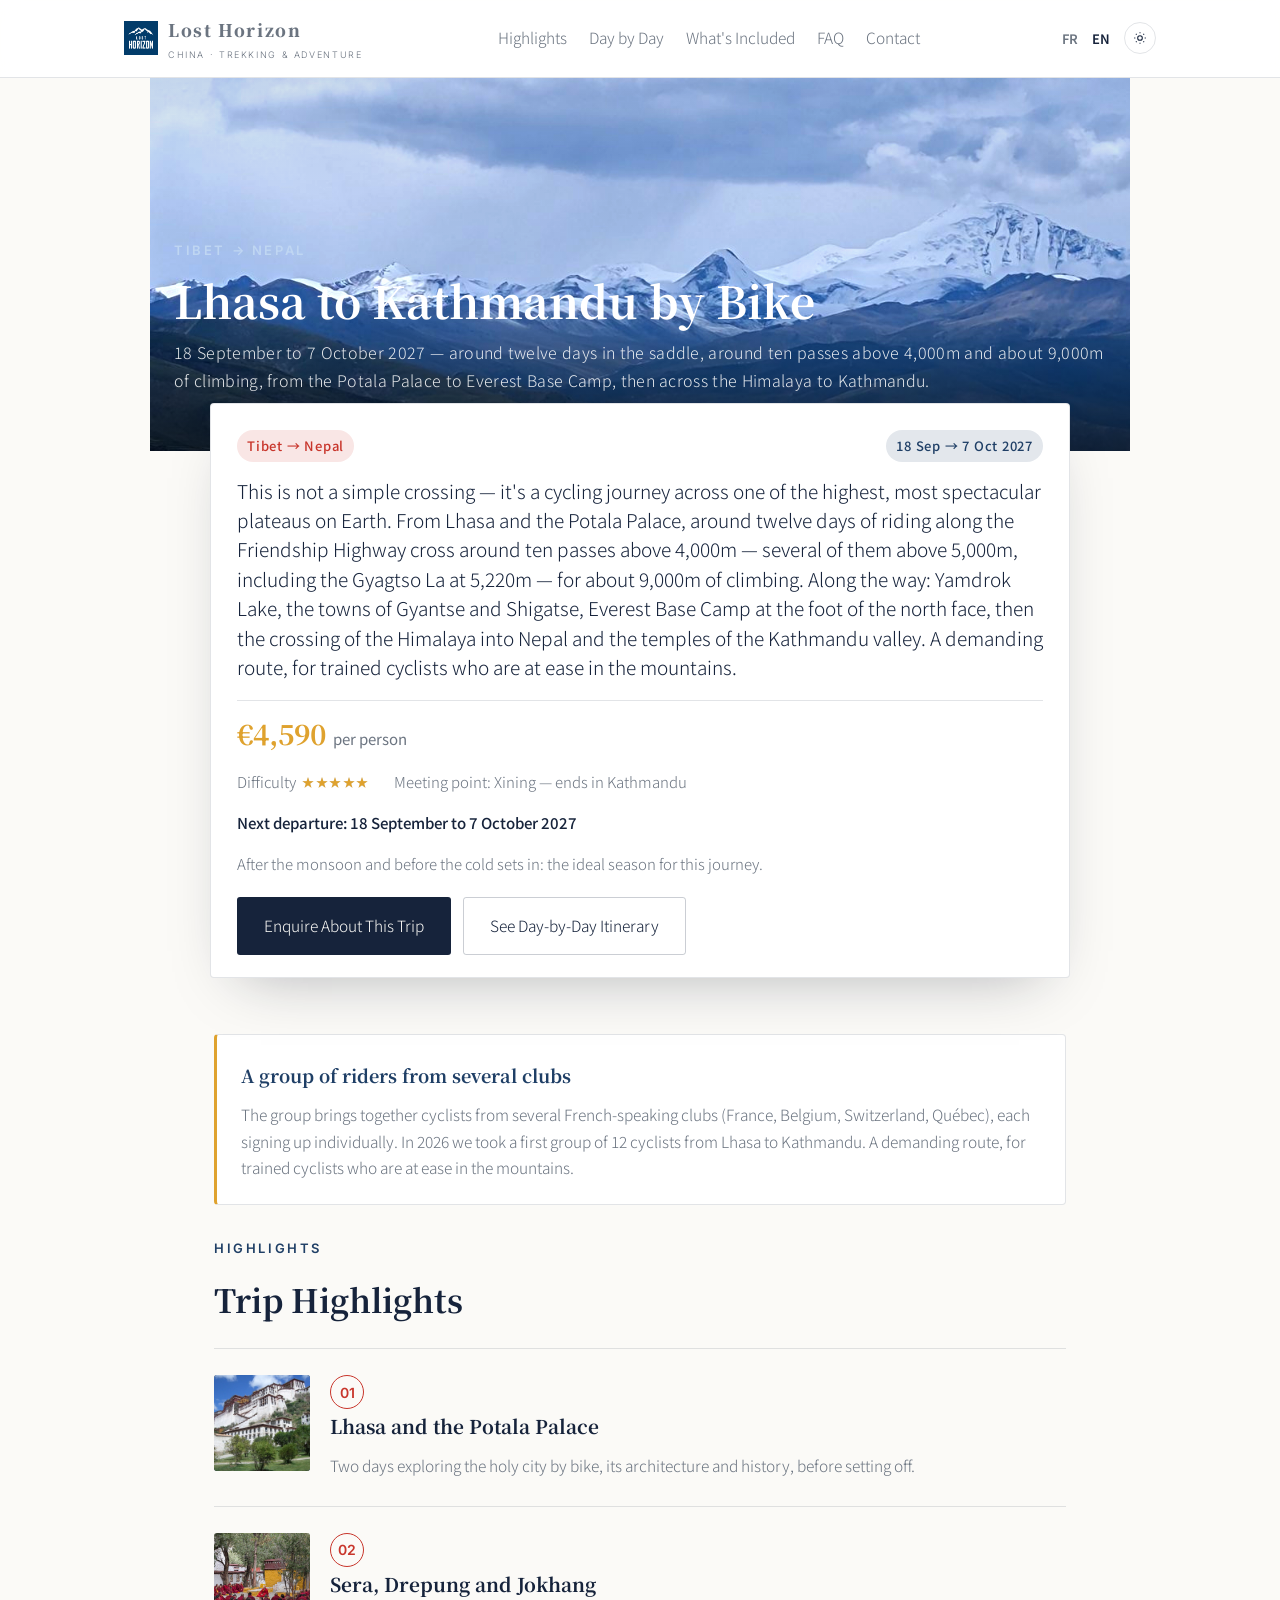
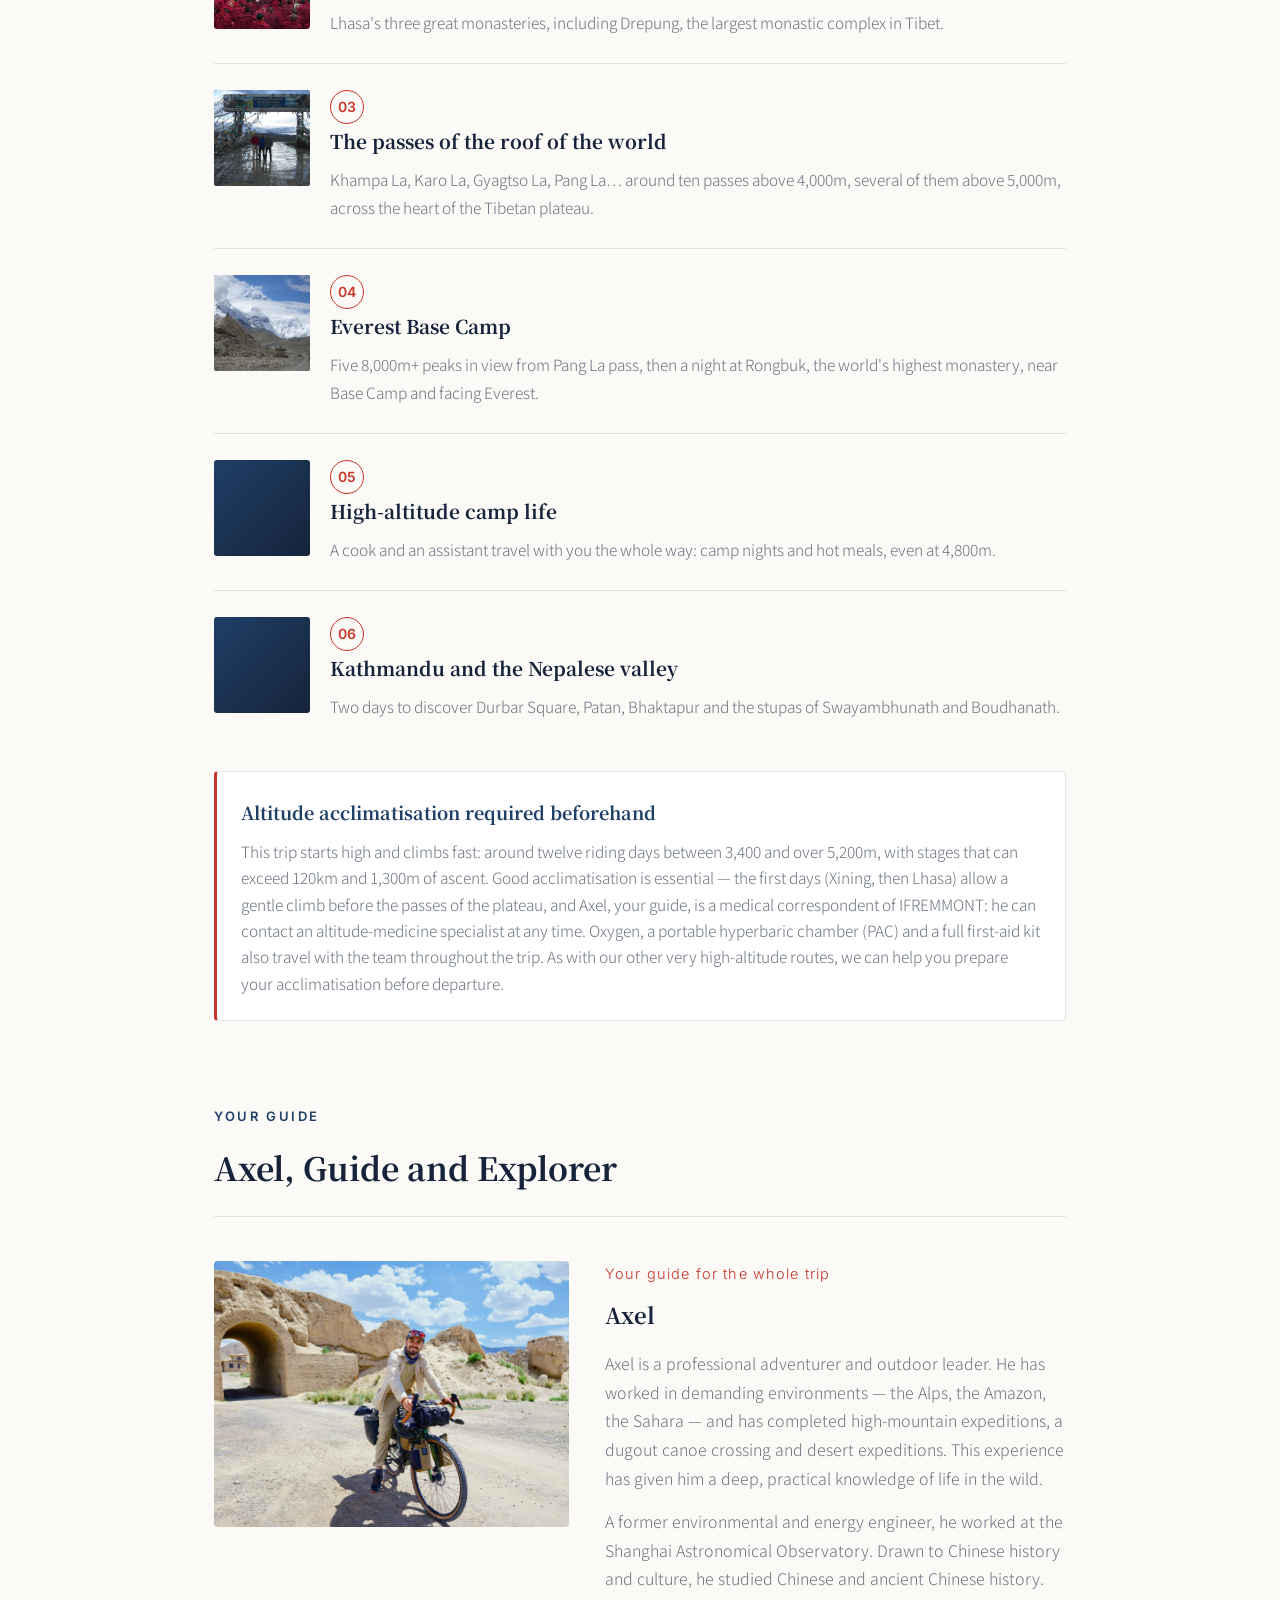
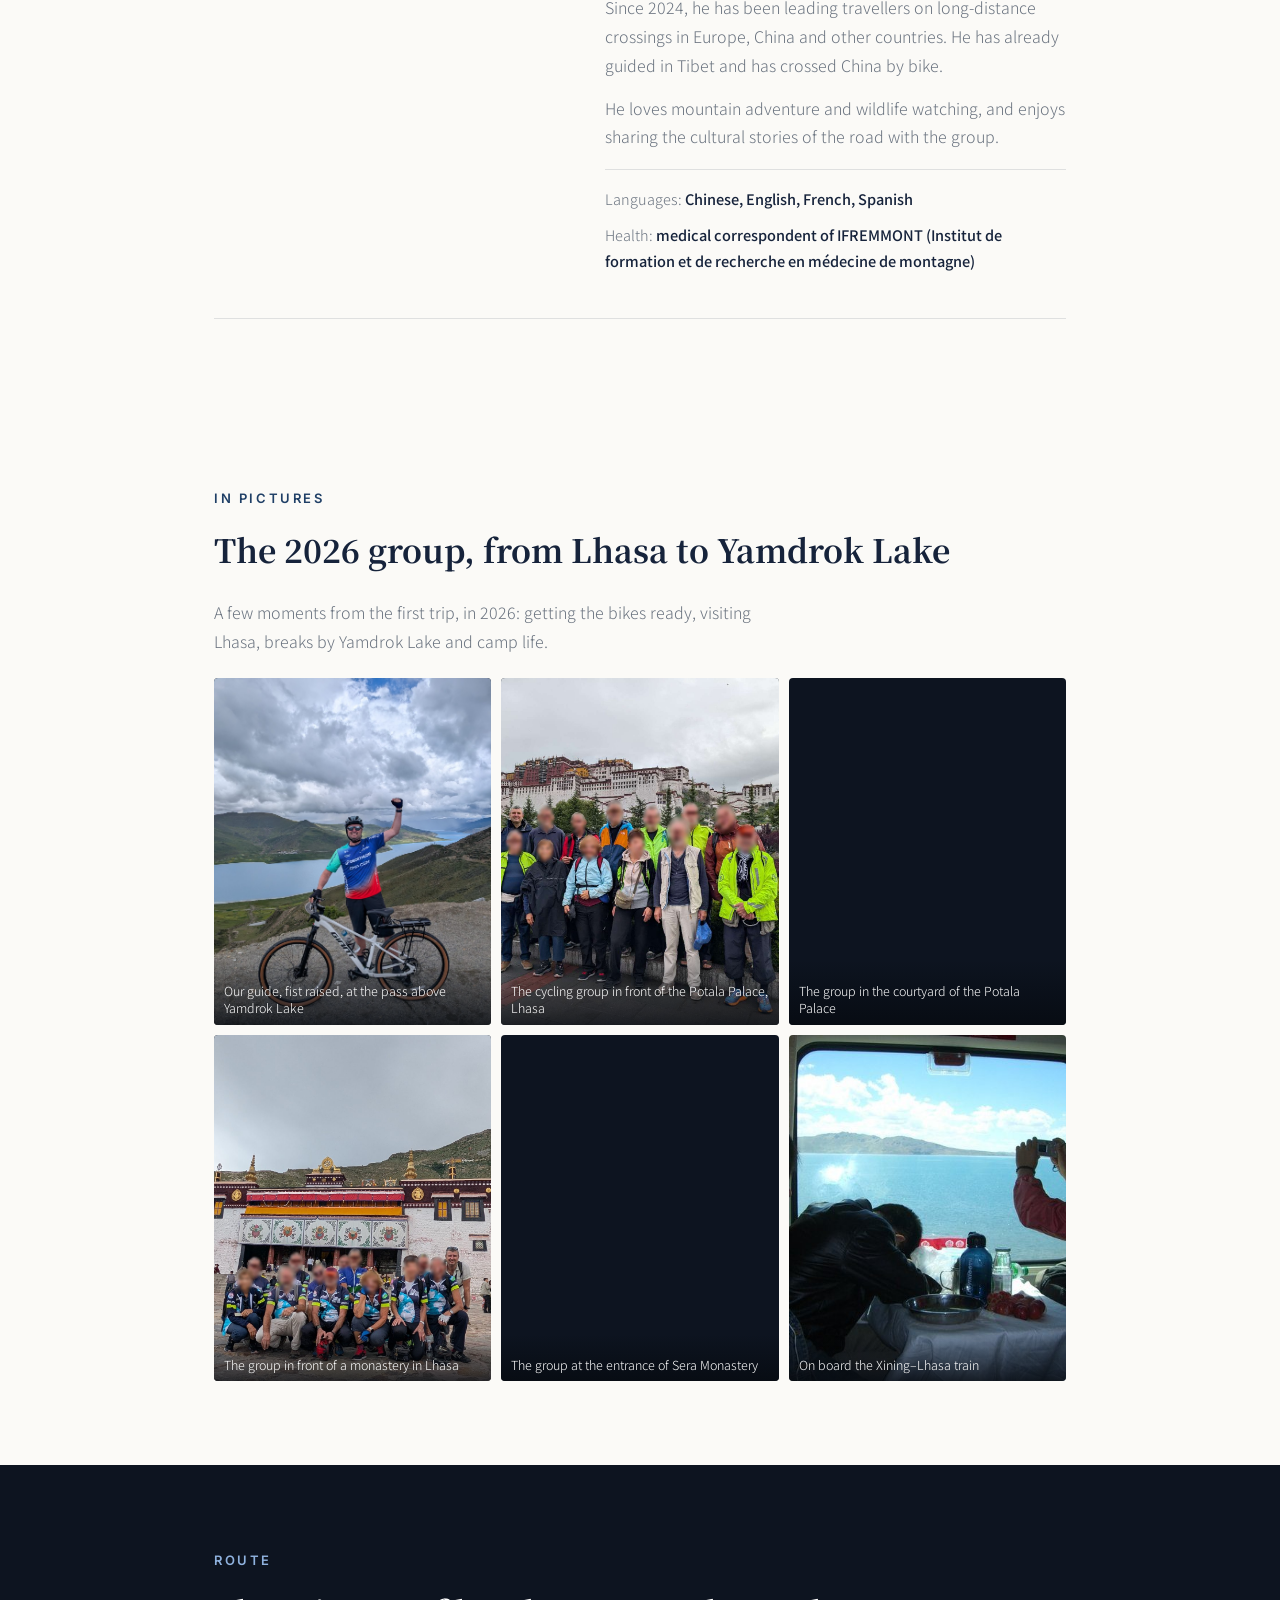
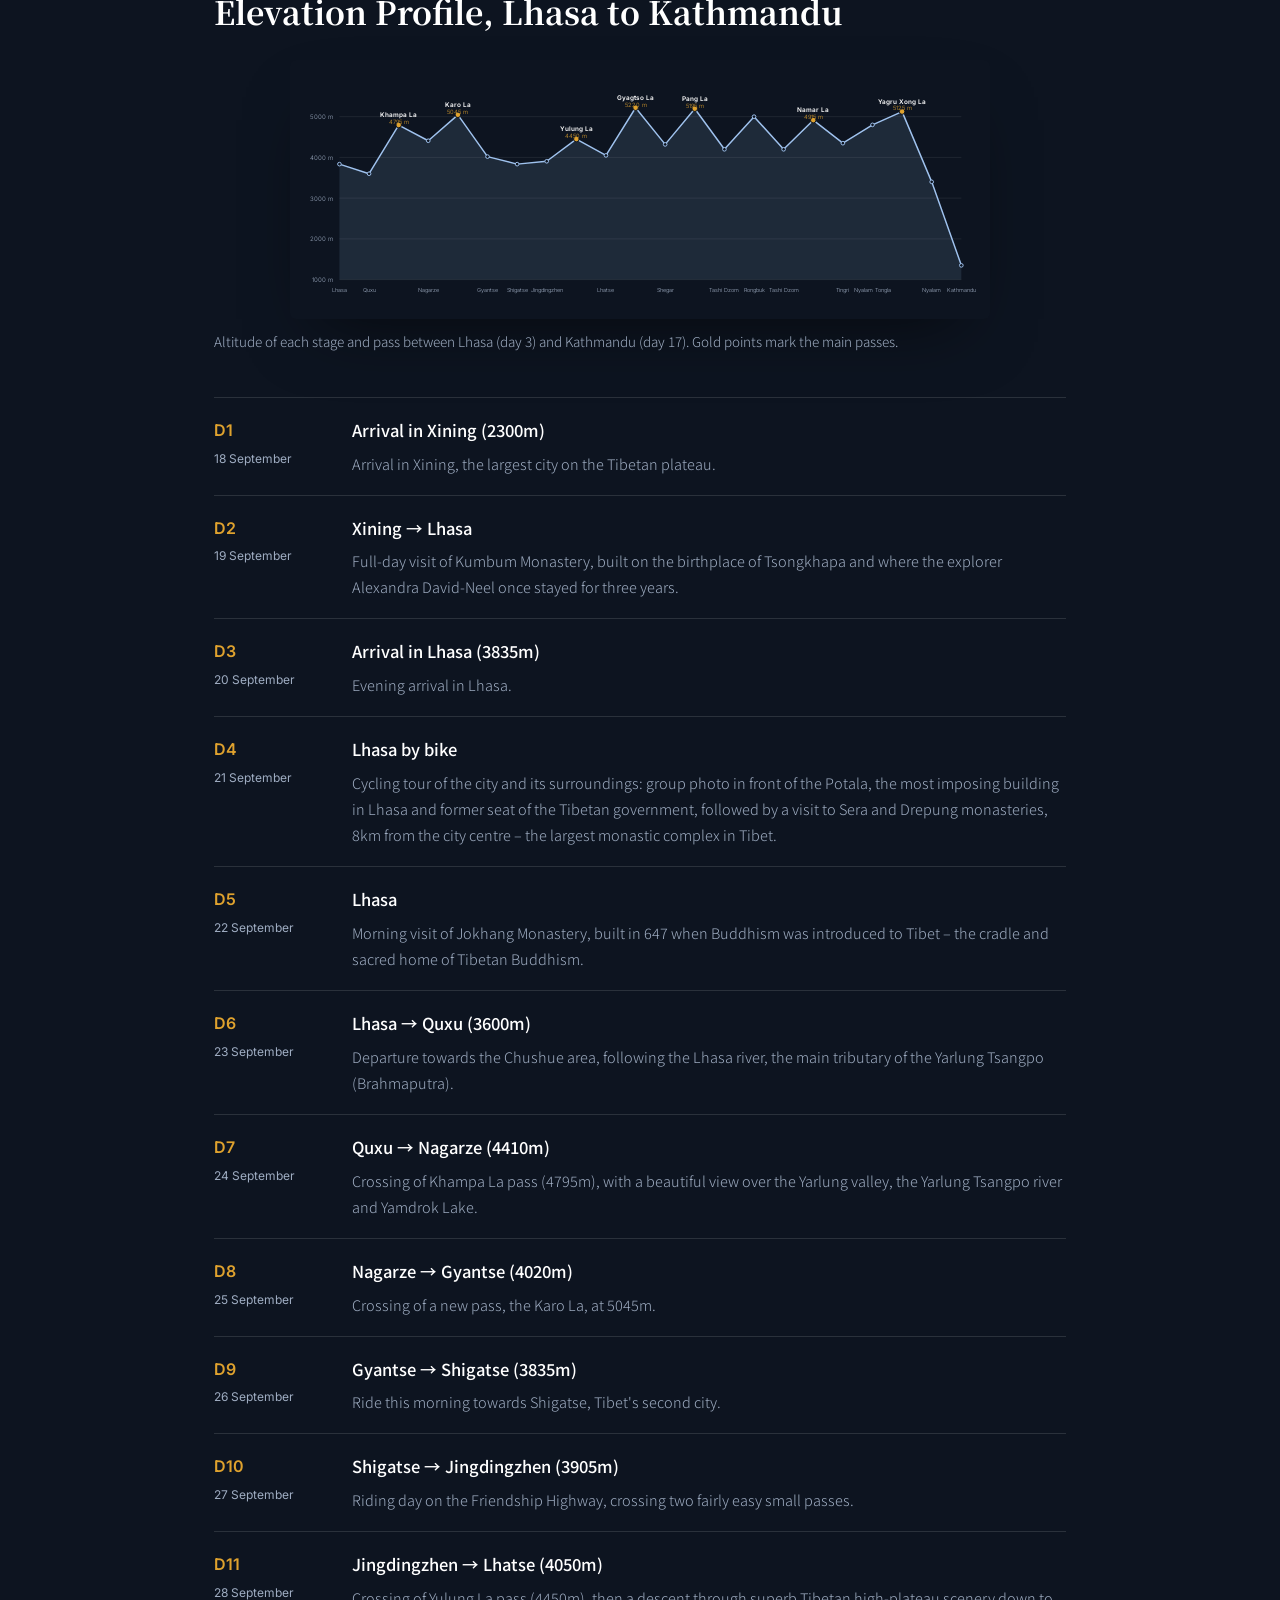
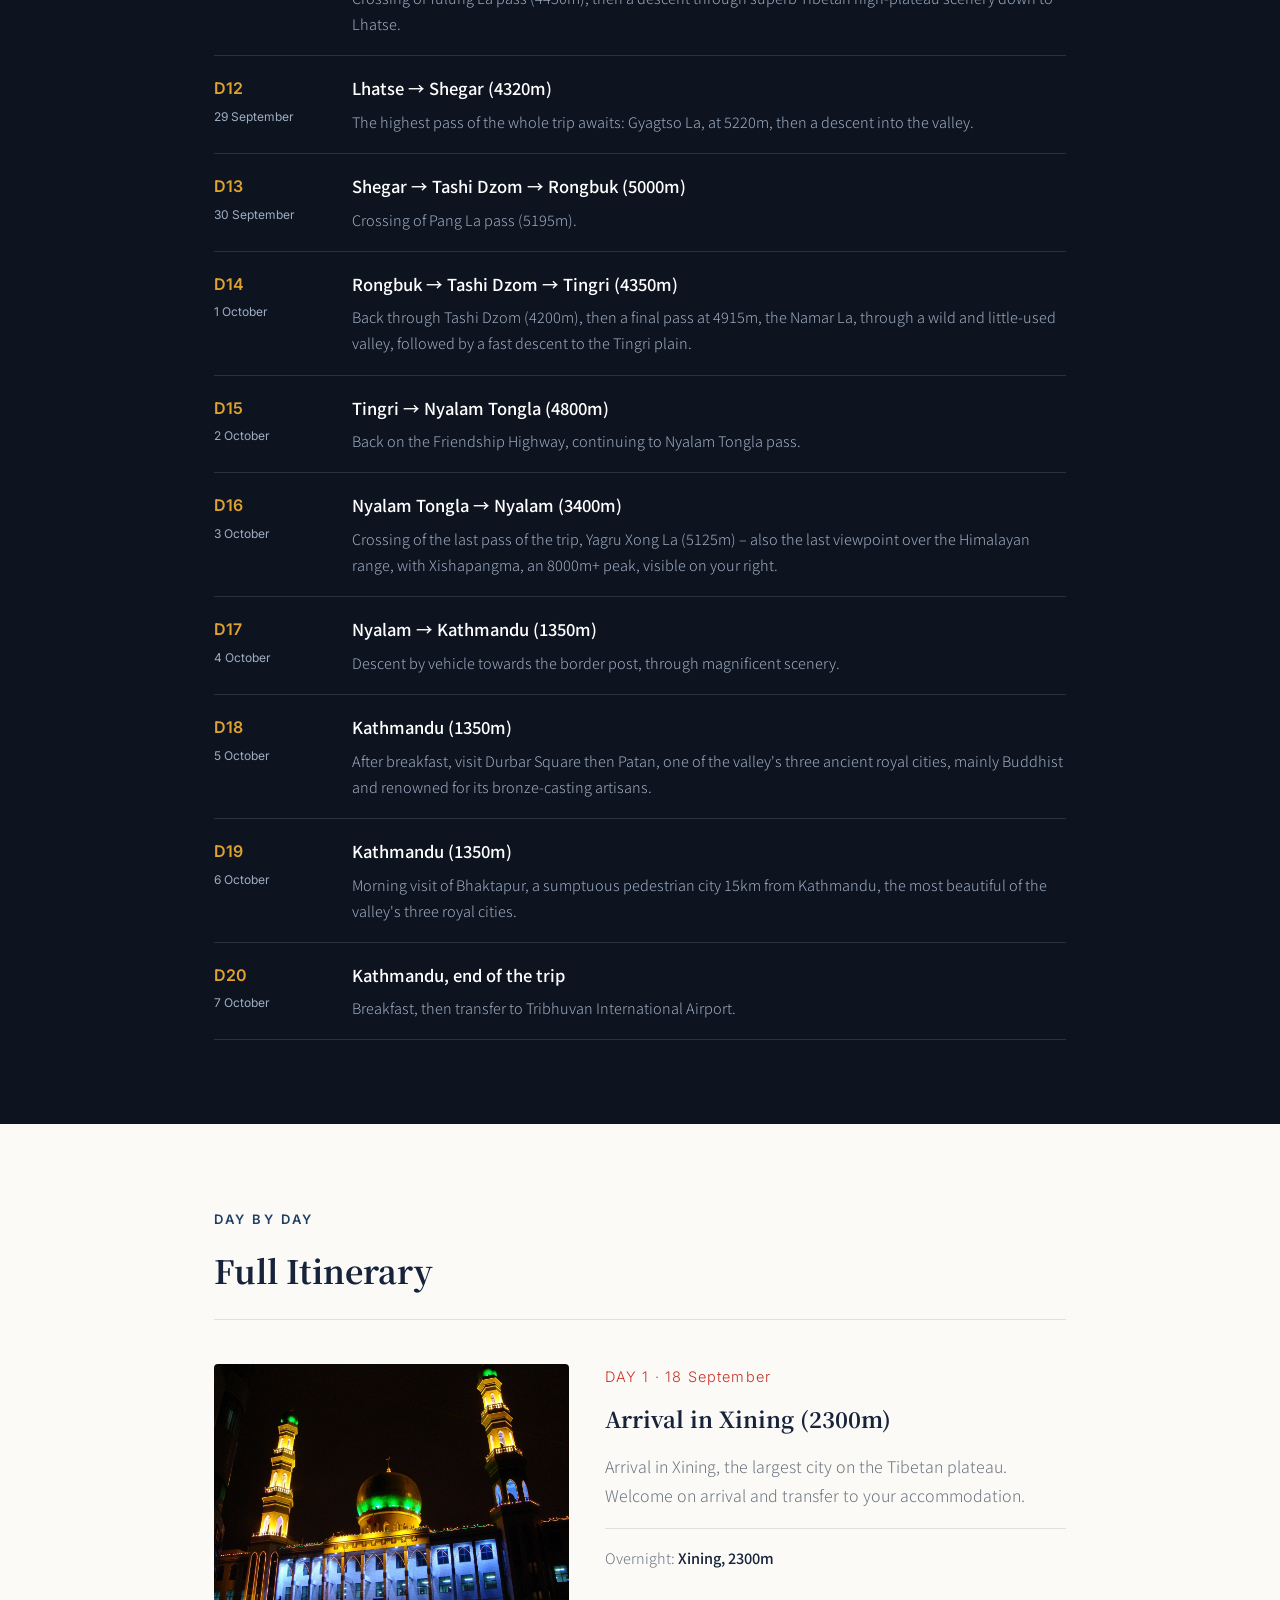
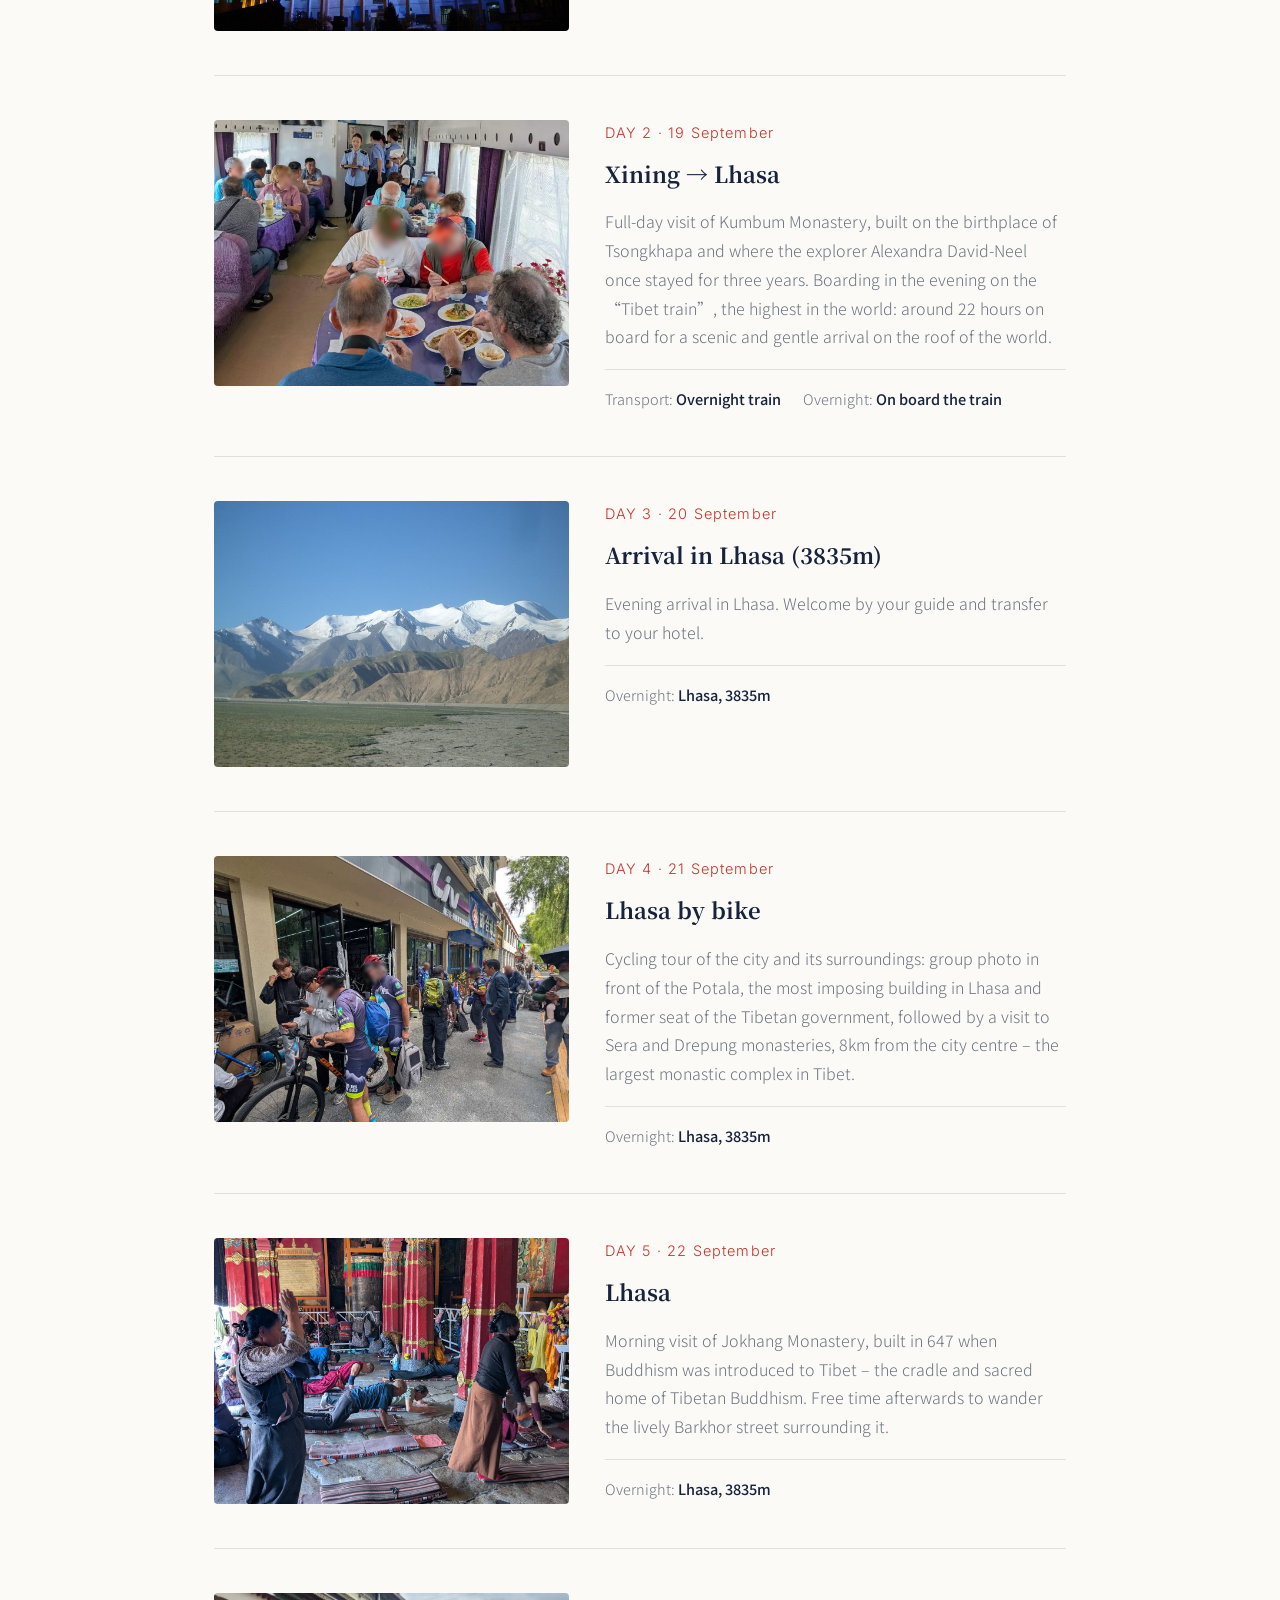
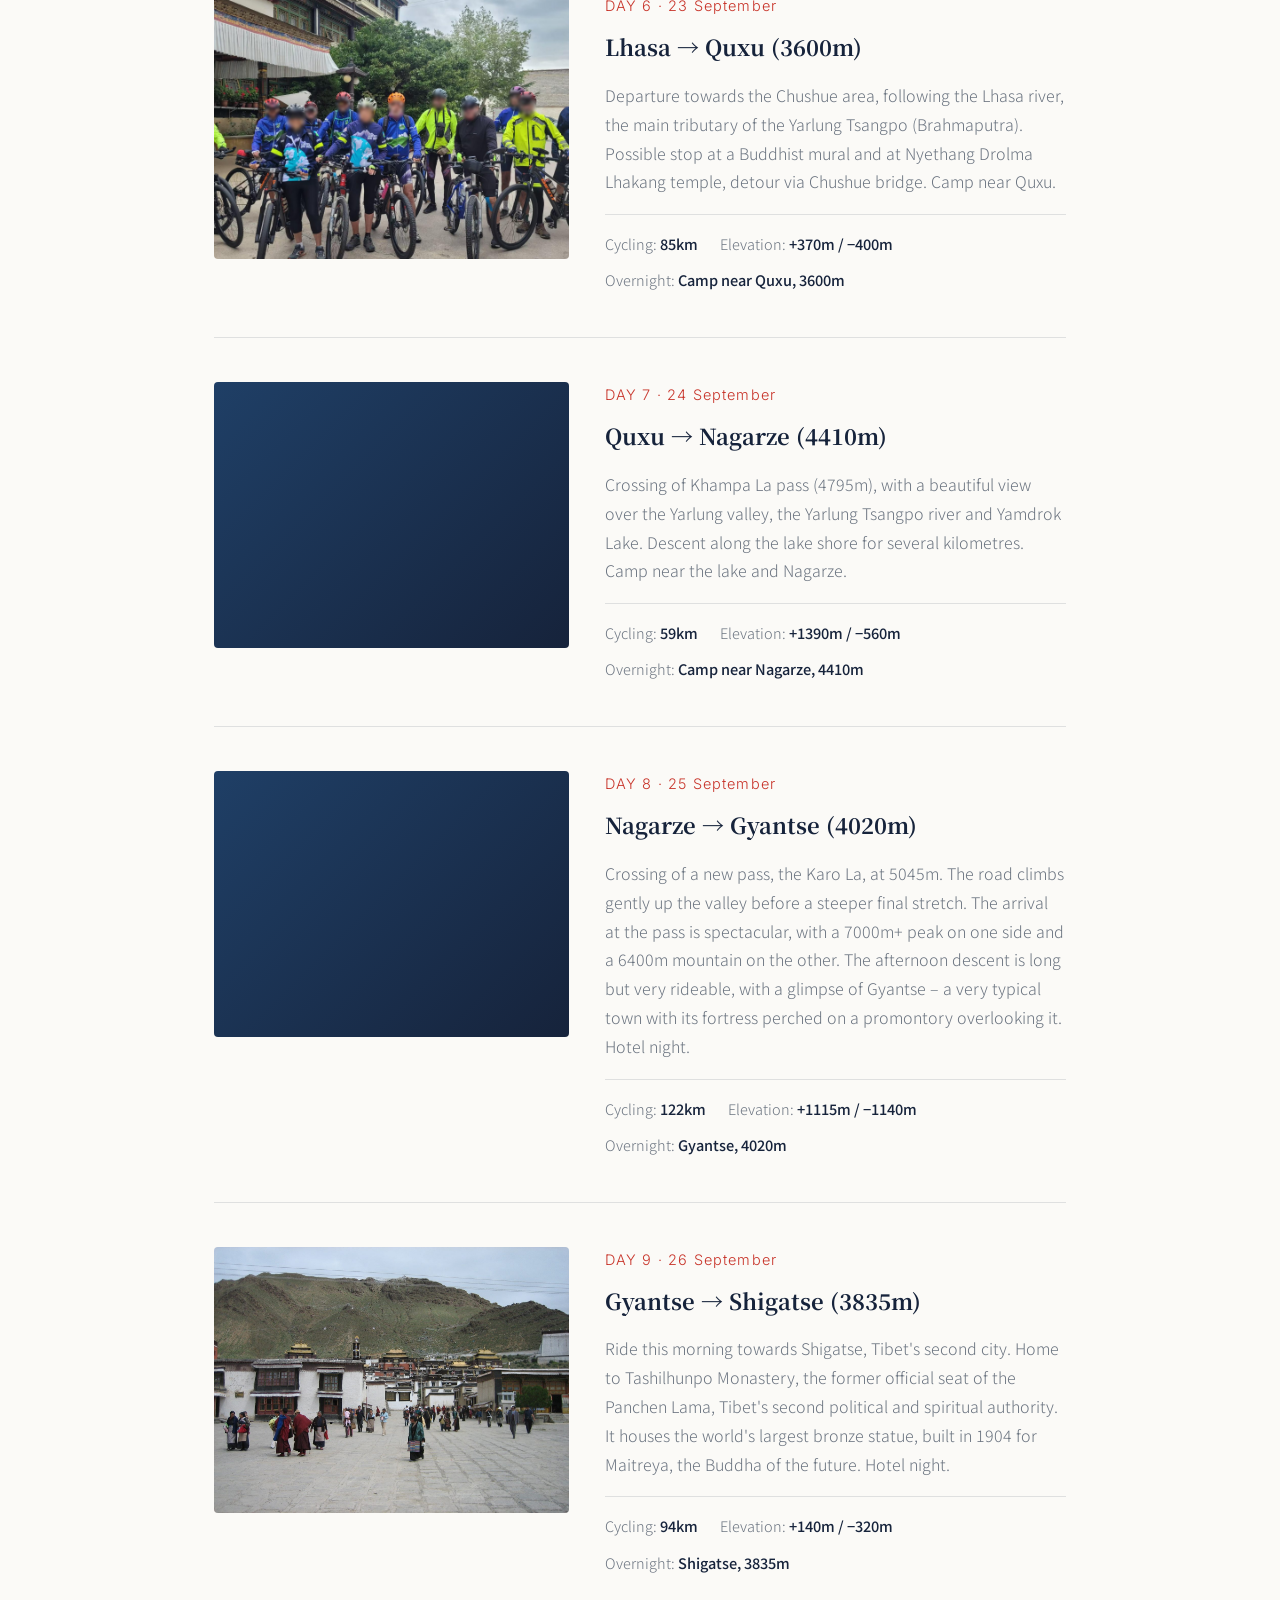
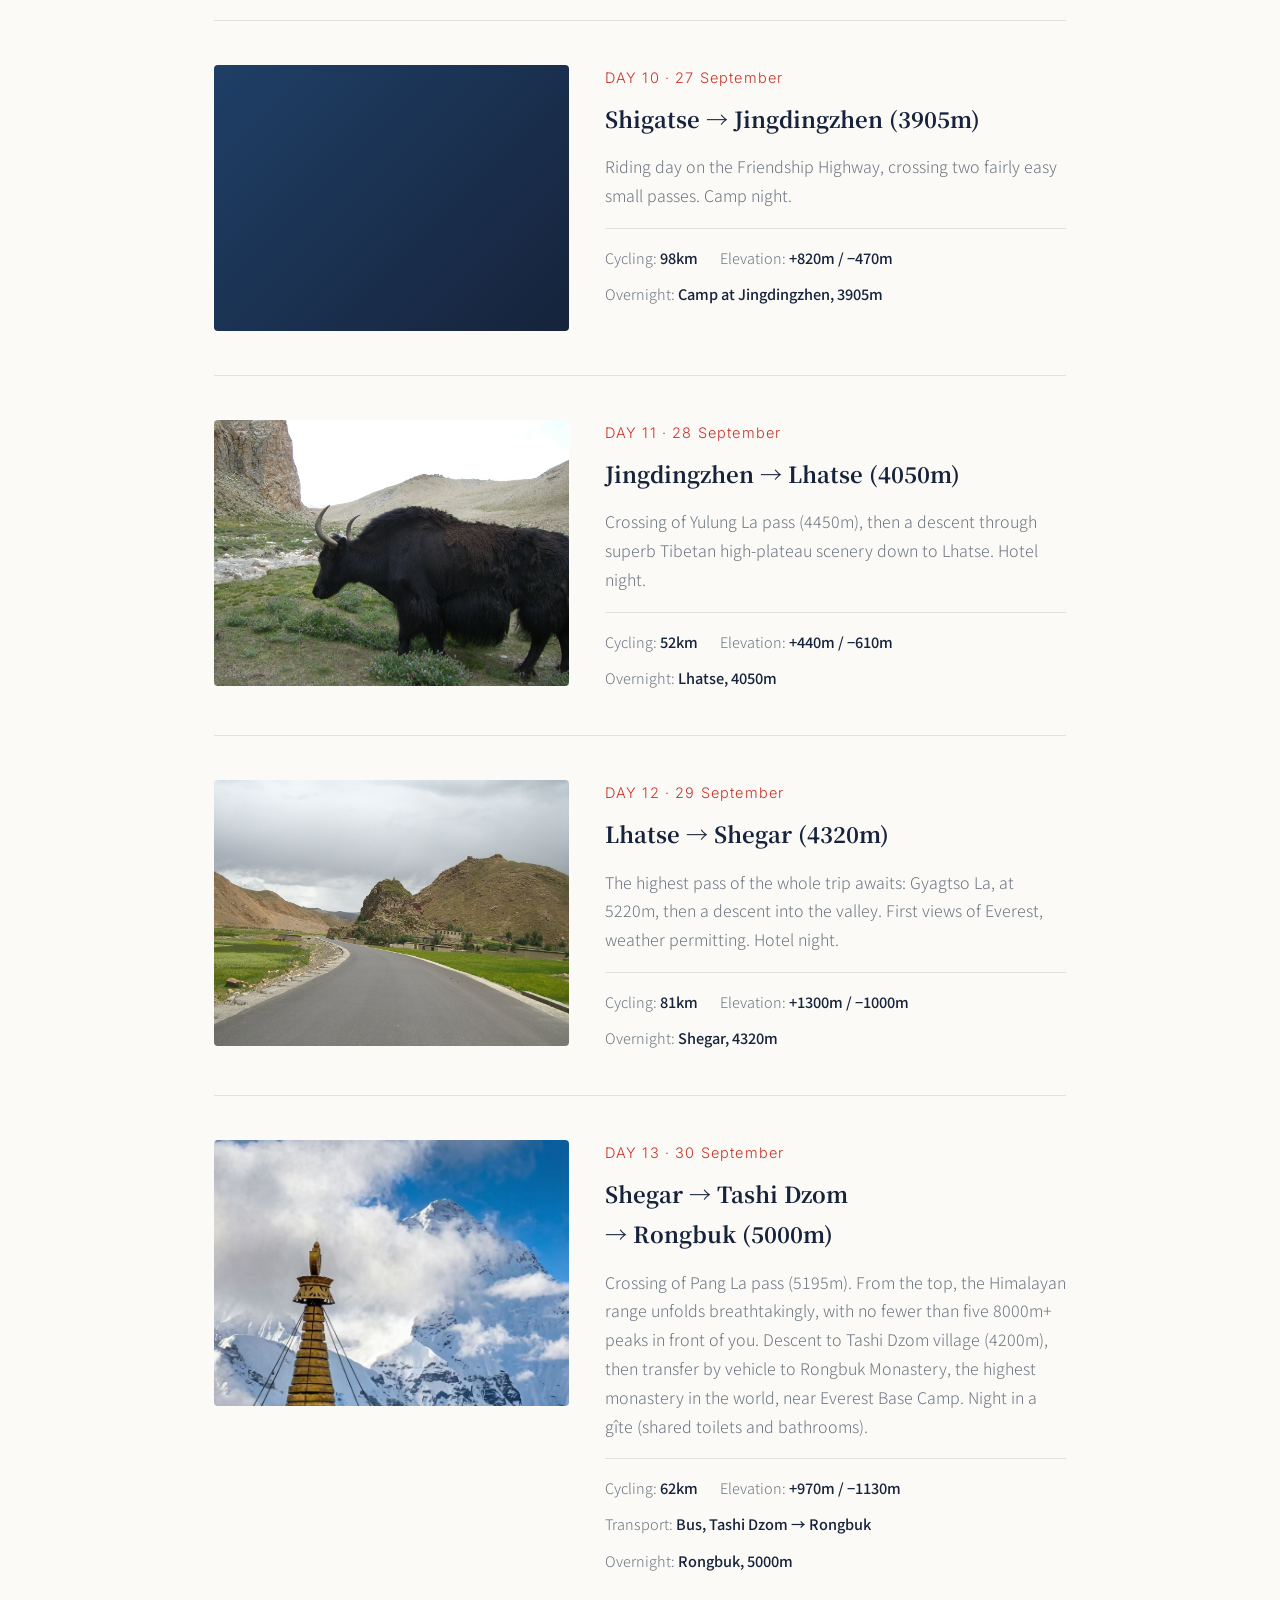
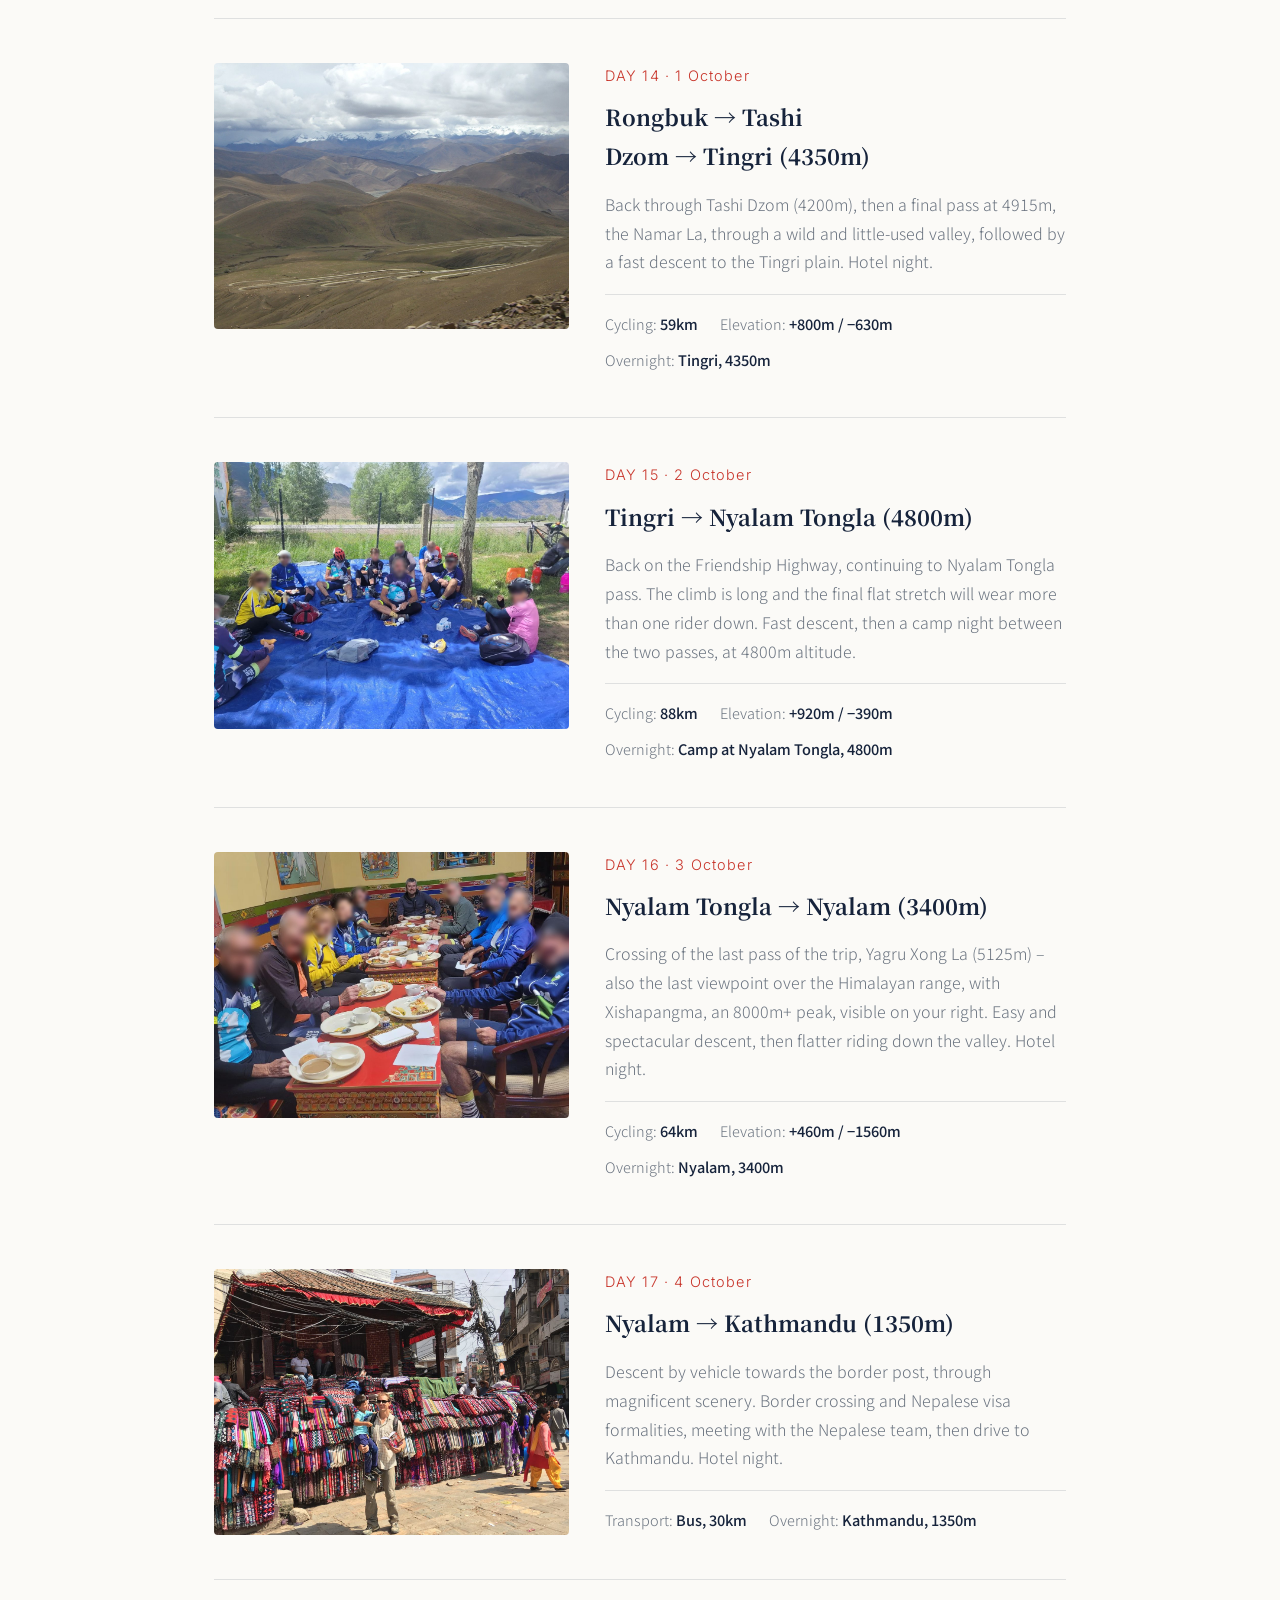
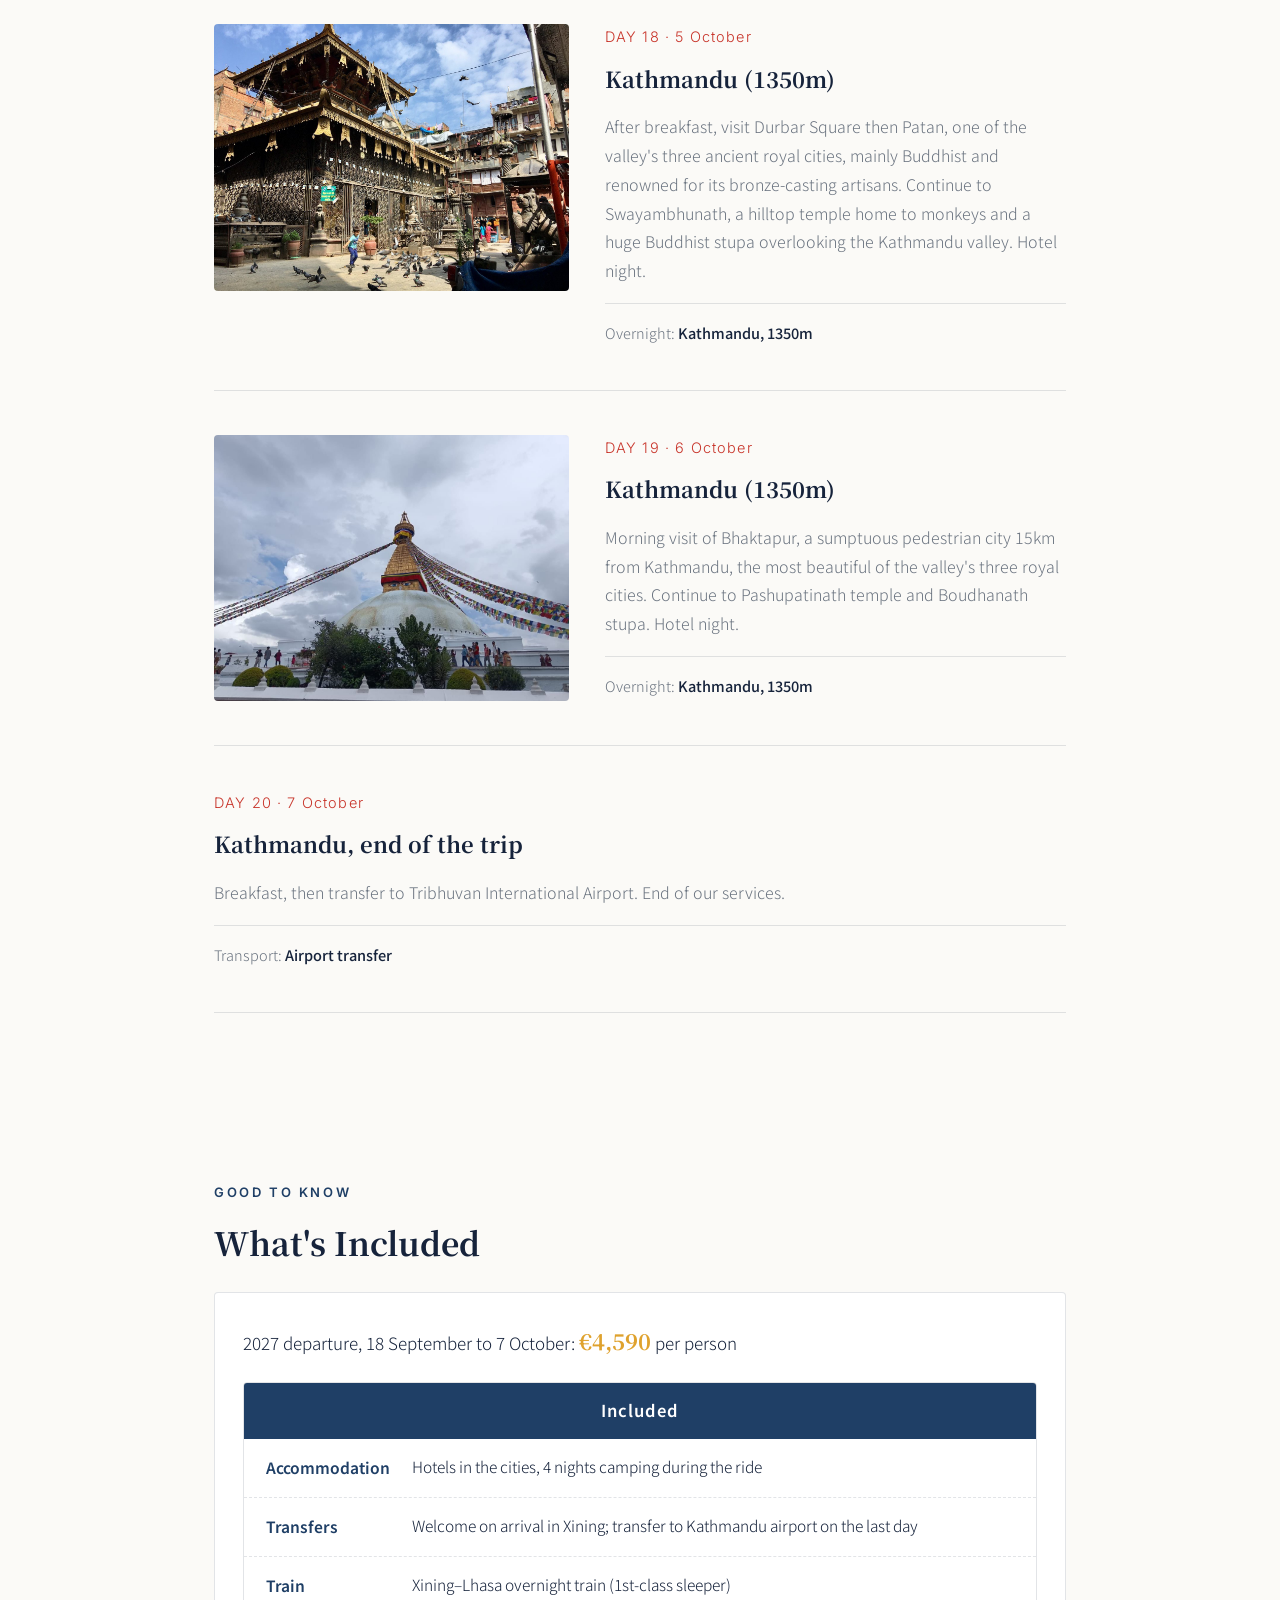
==== commit 0de1251c: "FAQ : corrections (assurances, visa Népal, gîte à Rongbuk, altitude de Lhassa, véhicule d'assistance" ====
--- a/en/index.html
+++ b/en/index.html
@@ -63,14 +63,6 @@
   "mainEntity": [
     {
       "@type": "Question",
-      "name": "What is the programme?",
-      "acceptedAnswer": {
-        "@type": "Answer",
-        "text": "Lhasa to Kathmandu by Bike is a 20-day (19-night) trip, from 18 September to 7 October 2027. You meet in Xining (day 1) and the trip ends in Kathmandu (day 20). Around twelve days are spent in the saddle on the Friendship Highway, from the Potala Palace in Lhasa to Everest Base Camp, then across the Himalaya to Kathmandu."
-      }
-    },
-    {
-      "@type": "Question",
       "name": "Why start in Xining rather than Lhasa?",
       "acceptedAnswer": {
         "@type": "Answer",
@@ -106,7 +98,7 @@
       "name": "What level do I need?",
       "acceptedAnswer": {
         "@type": "Answer",
-        "text": "The route is demanding: it is for trained cyclists who are comfortable in the mountains. The trip starts high and climbs fast, with around twelve riding days between 3,400 and over 5,200m."
+        "text": "The route is demanding: it is for trained cyclists who are comfortable in the mountains. The trip starts high and climbs fast, with around twelve riding days between 3,400 and over 5,200m. A support vehicle is available: it can take the whole group of cyclists on board at any time if needed, or simply pick up riders who are too tired to continue the day."
       }
     },
     {
@@ -138,7 +130,7 @@
       "name": "How is acclimatisation organised?",
       "acceptedAnswer": {
         "@type": "Answer",
-        "text": "Good acclimatisation is essential. The first days of the trip (Xining at 2,300m, then Lhasa at 3,835m, with three nights there) allow a gentle climb before the passes of the plateau."
+        "text": "Good acclimatisation is essential. The first days of the trip (Xining at 2,300m, then Lhasa at 3,700m, with three nights there) allow a gentle climb before the passes of the plateau."
       }
     },
     {
@@ -170,7 +162,7 @@
       "name": "Where do we sleep?",
       "acceptedAnswer": {
         "@type": "Answer",
-        "text": "In hotels in the cities, with 4 nights camping during the ride (near Quxu, near Nagarze, at Jingdingzhen and at Nyalam Tongla, at 4,800m). The night at Rongbuk, near Everest Base Camp, is in a guesthouse. The night of day 2 is spent on board the Tibet train."
+        "text": "In hotels in the cities, with 4 nights camping during the ride (near Quxu, near Nagarze, at Jingdingzhen and at Nyalam Tongla, at 4,800m). The night at Rongbuk, near Everest Base Camp, is in a gîte (shared toilets and bathrooms). The night of day 2 is spent on board the Tibet train."
       }
     },
     {
@@ -226,7 +218,7 @@
       "name": "Do I need a visa?",
       "acceptedAnswer": {
         "@type": "Answer",
-        "text": "No visa is required for China. For Nepal, allow about €30 in visa fees. Tibet entry and travel permits are included in the price."
+        "text": "No visa is required for China. For Nepal, allow about €30 in visa fees; it can be obtained at the border, so there is no need to apply in advance. Tibet entry and travel permits are included in the price."
       }
     },
     {
@@ -250,7 +242,7 @@
       "name": "Is insurance necessary?",
       "acceptedAnswer": {
         "@type": "Answer",
-        "text": "Travel insurance (assistance and cancellation) is not included: it is up to you to take it out."
+        "text": "Travel insurance (assistance and cancellation) is not included. We can offer you, at extra cost, the insurance of our partner."
       }
     },
     {
@@ -640,7 +632,7 @@
         <div>
           <div class="day-num">DAY 13 · 30 September</div>
           <h3>Shegar → Tashi Dzom → Rongbuk (5000m)</h3>
-          <p class="desc">Crossing of Pang La pass (5195m). From the top, the Himalayan range unfolds breathtakingly, with no fewer than five 8000m+ peaks in front of you. Descent to Tashi Dzom village (4200m), then transfer by vehicle to Rongbuk Monastery, the highest monastery in the world, near Everest Base Camp. Guesthouse night.</p>
+          <p class="desc">Crossing of Pang La pass (5195m). From the top, the Himalayan range unfolds breathtakingly, with no fewer than five 8000m+ peaks in front of you. Descent to Tashi Dzom village (4200m), then transfer by vehicle to Rongbuk Monastery, the highest monastery in the world, near Everest Base Camp. Night in a gîte (shared toilets and bathrooms).</p>
           <div class="day-stats">
             <div class="day-stat">Cycling: <b>62km</b></div>
             <div class="day-stat">Elevation: <b>+970m / −1130m</b></div>
@@ -800,23 +792,22 @@
       <div class="cap section-eyebrow">FAQ</div>
       <h2 class="section-title">Frequently asked questions</h2>
       <h3 class="faq-cat">The trip</h3>
-      <details class="faq-item"><summary>What is the programme?</summary><p>Lhasa to Kathmandu by Bike is a 20-day (19-night) trip, from 18 September to 7 October 2027. You meet in Xining (day 1) and the trip ends in Kathmandu (day 20). Around twelve days are spent in the saddle on the Friendship Highway, from the Potala Palace in Lhasa to Everest Base Camp, then across the Himalaya to Kathmandu.</p></details>
       <details class="faq-item"><summary>Why start in Xining rather than Lhasa?</summary><p>The trip starts in Xining (2,300m), in the north-east of the Tibetan plateau. From there, you reach Lhasa by overnight train (about 22 hours), the Tibet train, the highest in the world. This gentle arrival, full of scenery, also lets you gain altitude gradually.</p></details>
       <details class="faq-item"><summary>What are the highlights?</summary><p>Lhasa and the Potala Palace, the monasteries of Sera, Drepung and the Jokhang, Yamdrok Lake, the towns of Gyantse and Shigatse, around ten passes above 4,000m (several of them above 5,000m, including the Gyagtso La at 5,220m), Everest Base Camp with a night at Rongbuk Monastery, then Kathmandu and its valley (Durbar Square, Patan, Bhaktapur, Swayambhunath, Boudhanath).</p></details>
       <details class="faq-item"><summary>What are the distance and the climbing?</summary><p>Expect around twelve days of riding, about 9,000m of climbing in total, and stages that can exceed 120km and 1,300m of ascent. The day-by-day details (distance, ascent, night altitude) are given on this page, in the &quot;Day by Day&quot; section.</p></details>
       <details class="faq-item"><summary>Why this time of year?</summary><p>The 18 September departure comes after the monsoon and before the arrival of the big cold: it is the ideal season for this trip. The dates were also chosen so that we pass Everest Base Camp (Rongbuk, on 30 September) before the Chinese national holidays, from 1 to 7 October, and avoid the crowds.</p></details>
       <h3 class="faq-cat">Level and preparation</h3>
-      <details class="faq-item"><summary>What level do I need?</summary><p>The route is demanding: it is for trained cyclists who are comfortable in the mountains. The trip starts high and climbs fast, with around twelve riding days between 3,400 and over 5,200m.</p></details>
+      <details class="faq-item"><summary>What level do I need?</summary><p>The route is demanding: it is for trained cyclists who are comfortable in the mountains. The trip starts high and climbs fast, with around twelve riding days between 3,400 and over 5,200m. A support vehicle is available: it can take the whole group of cyclists on board at any time if needed, or simply pick up riders who are too tired to continue the day.</p></details>
       <details class="faq-item"><summary>Are all the passes hard?</summary><p>No, the effort varies from day to day. Some stages have fairly easy passes (for example two small passes on day 10), others are longer and steeper (Karo La, Gyagtso La, the Nyalam Tongla climb). The last pass, the Yagru Xong La (5,125m), has an easy and spectacular descent.</p></details>
       <details class="faq-item"><summary>Which bike is provided?</summary><p>One mountain bike per person (Giant or equivalent), with spare parts, is included. Camping equipment is also provided, except your sleeping bag.</p></details>
       <details class="faq-item"><summary>Can you help me prepare my acclimatisation?</summary><p>Yes. As with our other very high-altitude routes, we can help you prepare your acclimatisation before departure. Please contact us to talk about it.</p></details>
       <h3 class="faq-cat">Altitude and safety</h3>
-      <details class="faq-item"><summary>How is acclimatisation organised?</summary><p>Good acclimatisation is essential. The first days of the trip (Xining at 2,300m, then Lhasa at 3,835m, with three nights there) allow a gentle climb before the passes of the plateau.</p></details>
+      <details class="faq-item"><summary>How is acclimatisation organised?</summary><p>Good acclimatisation is essential. The first days of the trip (Xining at 2,300m, then Lhasa at 3,700m, with three nights there) allow a gentle climb before the passes of the plateau.</p></details>
       <details class="faq-item"><summary>What happens if I have a health problem at altitude?</summary><p>Your guide Axel is a medical correspondent of IFREMMONT (Institut de formation et de recherche en médecine de montagne) and can contact an altitude-medicine specialist at any time. In addition, oxygen, a portable hyperbaric chamber (PAC) and a full first-aid kit are available and travel with the team throughout the trip.</p></details>
       <details class="faq-item"><summary>Is there a support vehicle?</summary><p>Yes: a support minivan and a logistics vehicle accompany the group throughout the trip.</p></details>
       <details class="faq-item"><summary>Who is Axel?</summary><p>Axel is your guide for the whole trip. A professional adventurer and outdoor expedition leader, he has worked in the Alps, the Amazon and the Sahara. A former environmental and energy engineer, he studied Chinese and ancient Chinese history, has already guided in Tibet and has crossed China by bike. He speaks Chinese, English, French and Spanish.</p></details>
       <h3 class="faq-cat">Accommodation and meals</h3>
-      <details class="faq-item"><summary>Where do we sleep?</summary><p>In hotels in the cities, with 4 nights camping during the ride (near Quxu, near Nagarze, at Jingdingzhen and at Nyalam Tongla, at 4,800m). The night at Rongbuk, near Everest Base Camp, is in a guesthouse. The night of day 2 is spent on board the Tibet train.</p></details>
+      <details class="faq-item"><summary>Where do we sleep?</summary><p>In hotels in the cities, with 4 nights camping during the ride (near Quxu, near Nagarze, at Jingdingzhen and at Nyalam Tongla, at 4,800m). The night at Rongbuk, near Everest Base Camp, is in a gîte (shared toilets and bathrooms). The night of day 2 is spent on board the Tibet train.</p></details>
       <details class="faq-item"><summary>How do the camp nights and meals work?</summary><p>A cook and an assistant travel with you the whole way, with full camp kitchen equipment: nights in tents and hot meals, even at 4,800m. All camping equipment is provided, except your sleeping bag, which you bring.</p></details>
       <details class="faq-item"><summary>Are all meals included?</summary><p>All meals are included, except some listed as not included: lunches and dinners in Xining, Lhasa and Gyantse, and dinners in Kathmandu and Shigatse.</p></details>
       <h3 class="faq-cat">Price and what&#x27;s included</h3>
@@ -825,10 +816,10 @@
       <details class="faq-item"><summary>What is not included?</summary><p>International flights to Xining and from Kathmandu, some meals (see above), visa fees, your sleeping bag, travel insurance (assistance and cancellation) and tips for your guide, driver, cook, etc.</p></details>
       <h3 class="faq-cat">Booking, visas and conditions</h3>
       <details class="faq-item"><summary>How do I book?</summary><p>We do not take online bookings: this site is here to present the trip. Call us or write to us to talk about it. Dates, group size and the final programme are always confirmed personally with our team before departure.</p></details>
-      <details class="faq-item"><summary>Do I need a visa?</summary><p>No visa is required for China. For Nepal, allow about €30 in visa fees. Tibet entry and travel permits are included in the price.</p></details>
+      <details class="faq-item"><summary>Do I need a visa?</summary><p>No visa is required for China. For Nepal, allow about €30 in visa fees; it can be obtained at the border, so there is no need to apply in advance. Tibet entry and travel permits are included in the price.</p></details>
       <details class="faq-item"><summary>What if I have to cancel?</summary><p>Cancellation terms depend on when you cancel relative to departure; they are confirmed to you in writing at booking. If a visa is refused, we ask for the consulate&#x27;s official refusal letter and refund what can be refunded, minus costs already incurred for you. A confirmed place can generally be transferred to another traveller who meets the requirements.</p></details>
       <details class="faq-item"><summary>What if you have to cancel the trip?</summary><p>If safety reasons or official restrictions require a change, we adapt the trip or refund the part not carried out.</p></details>
-      <details class="faq-item"><summary>Is insurance necessary?</summary><p>Travel insurance (assistance and cancellation) is not included: it is up to you to take it out.</p></details>
+      <details class="faq-item"><summary>Is insurance necessary?</summary><p>Travel insurance (assistance and cancellation) is not included. We can offer you, at extra cost, the insurance of our partner.</p></details>
       <h3 class="faq-cat">Group and contact</h3>
       <details class="faq-item"><summary>Who will I travel with?</summary><p>The group brings together cyclists from several French-speaking clubs (France, Belgium, Switzerland, Quebec), each registering individually. In 2026, we took a first group of 12 cyclists from Lhasa to Kathmandu.</p></details>
       <details class="faq-item"><summary>How can I contact you?</summary><p>By phone with Mathieu Le Serre on +33 6 27 29 79 77, or by email at contact@lhassa-katmandou.com. Whether you are an interested cyclist or a club leader, we are happy to talk it through.</p></details>
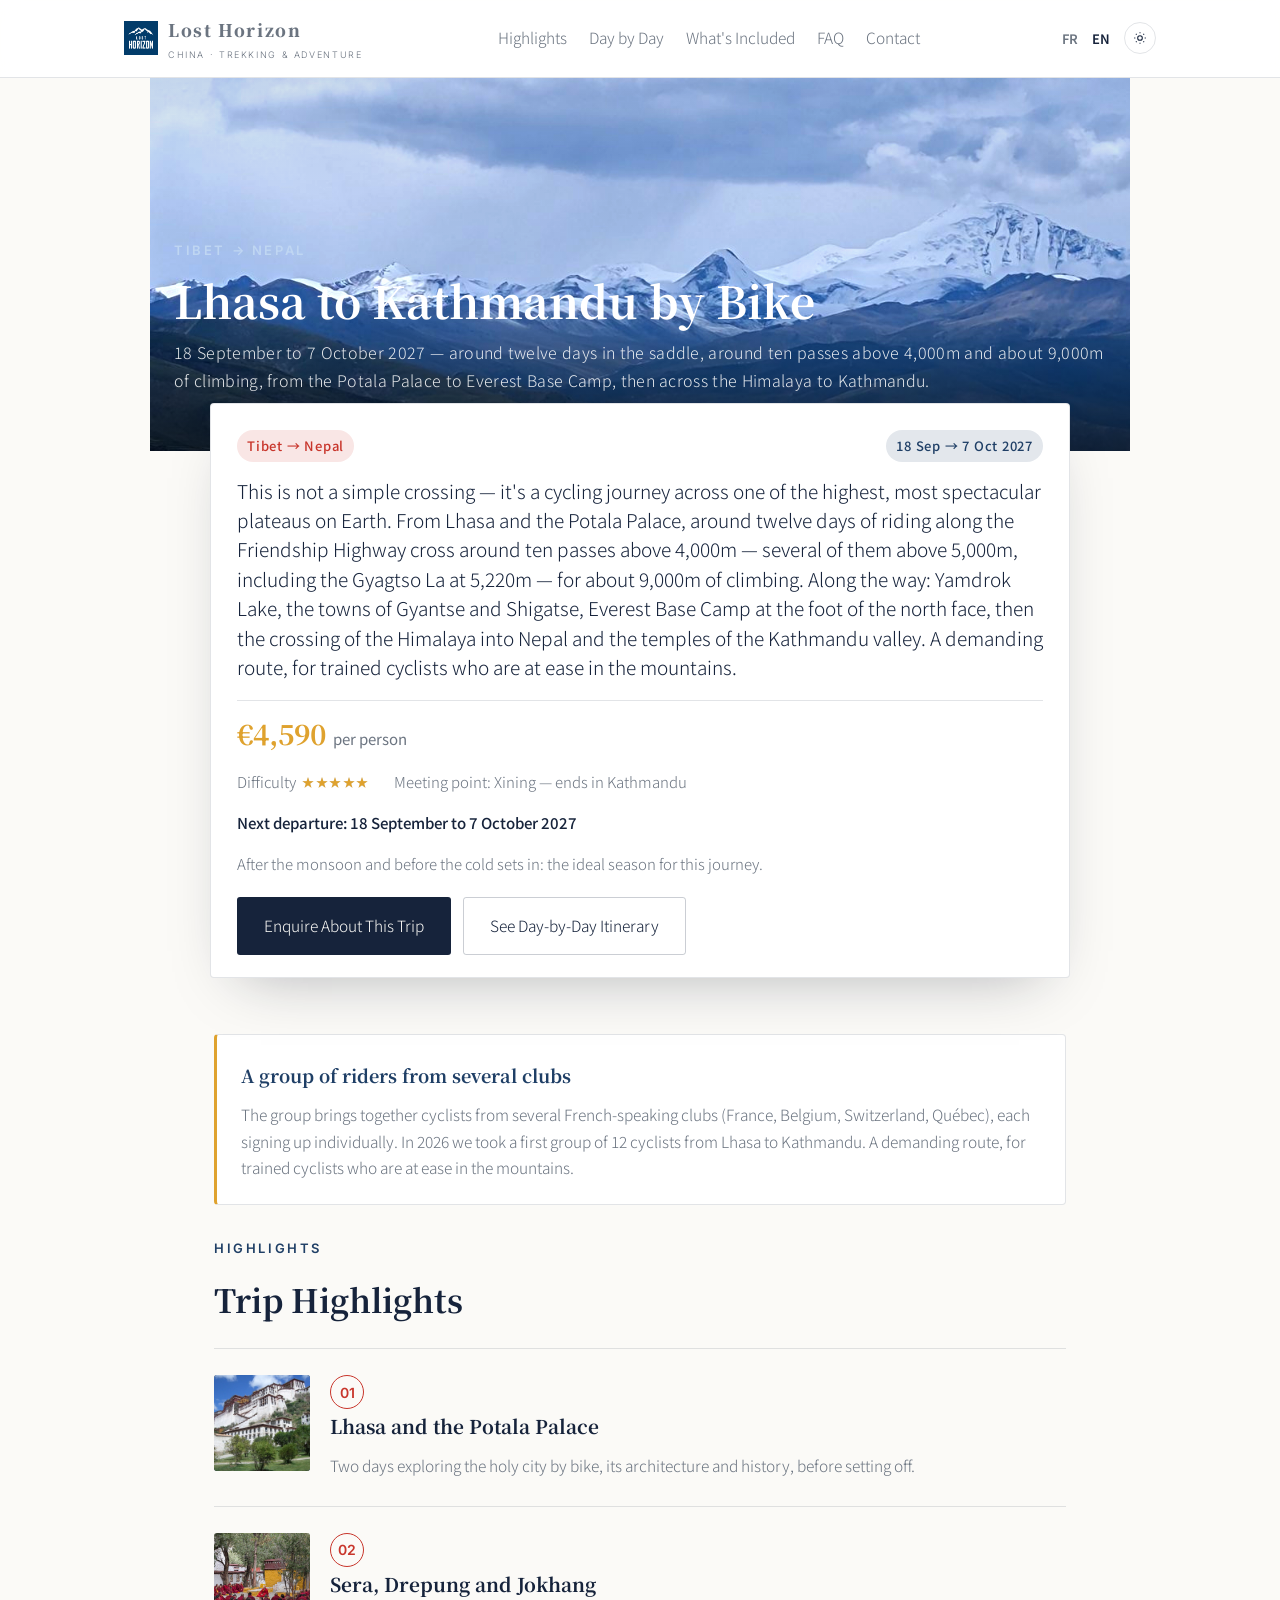
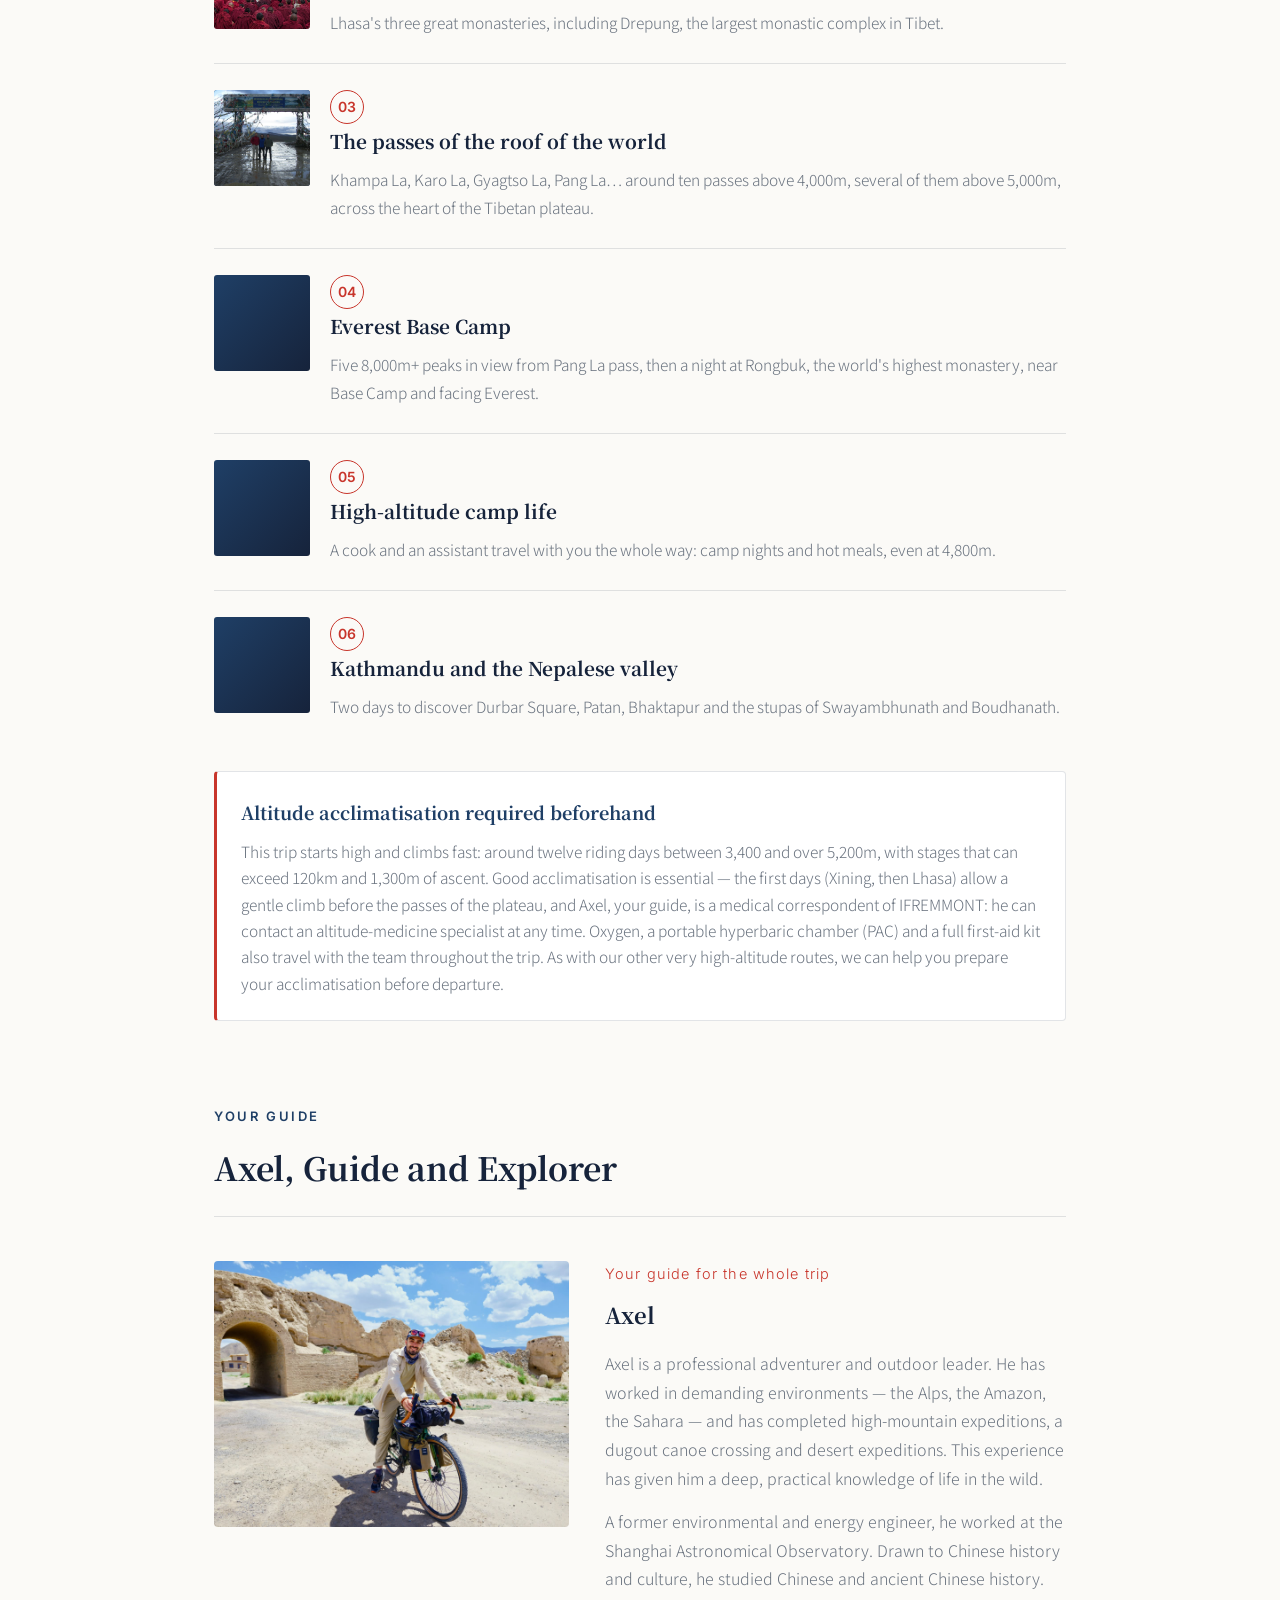
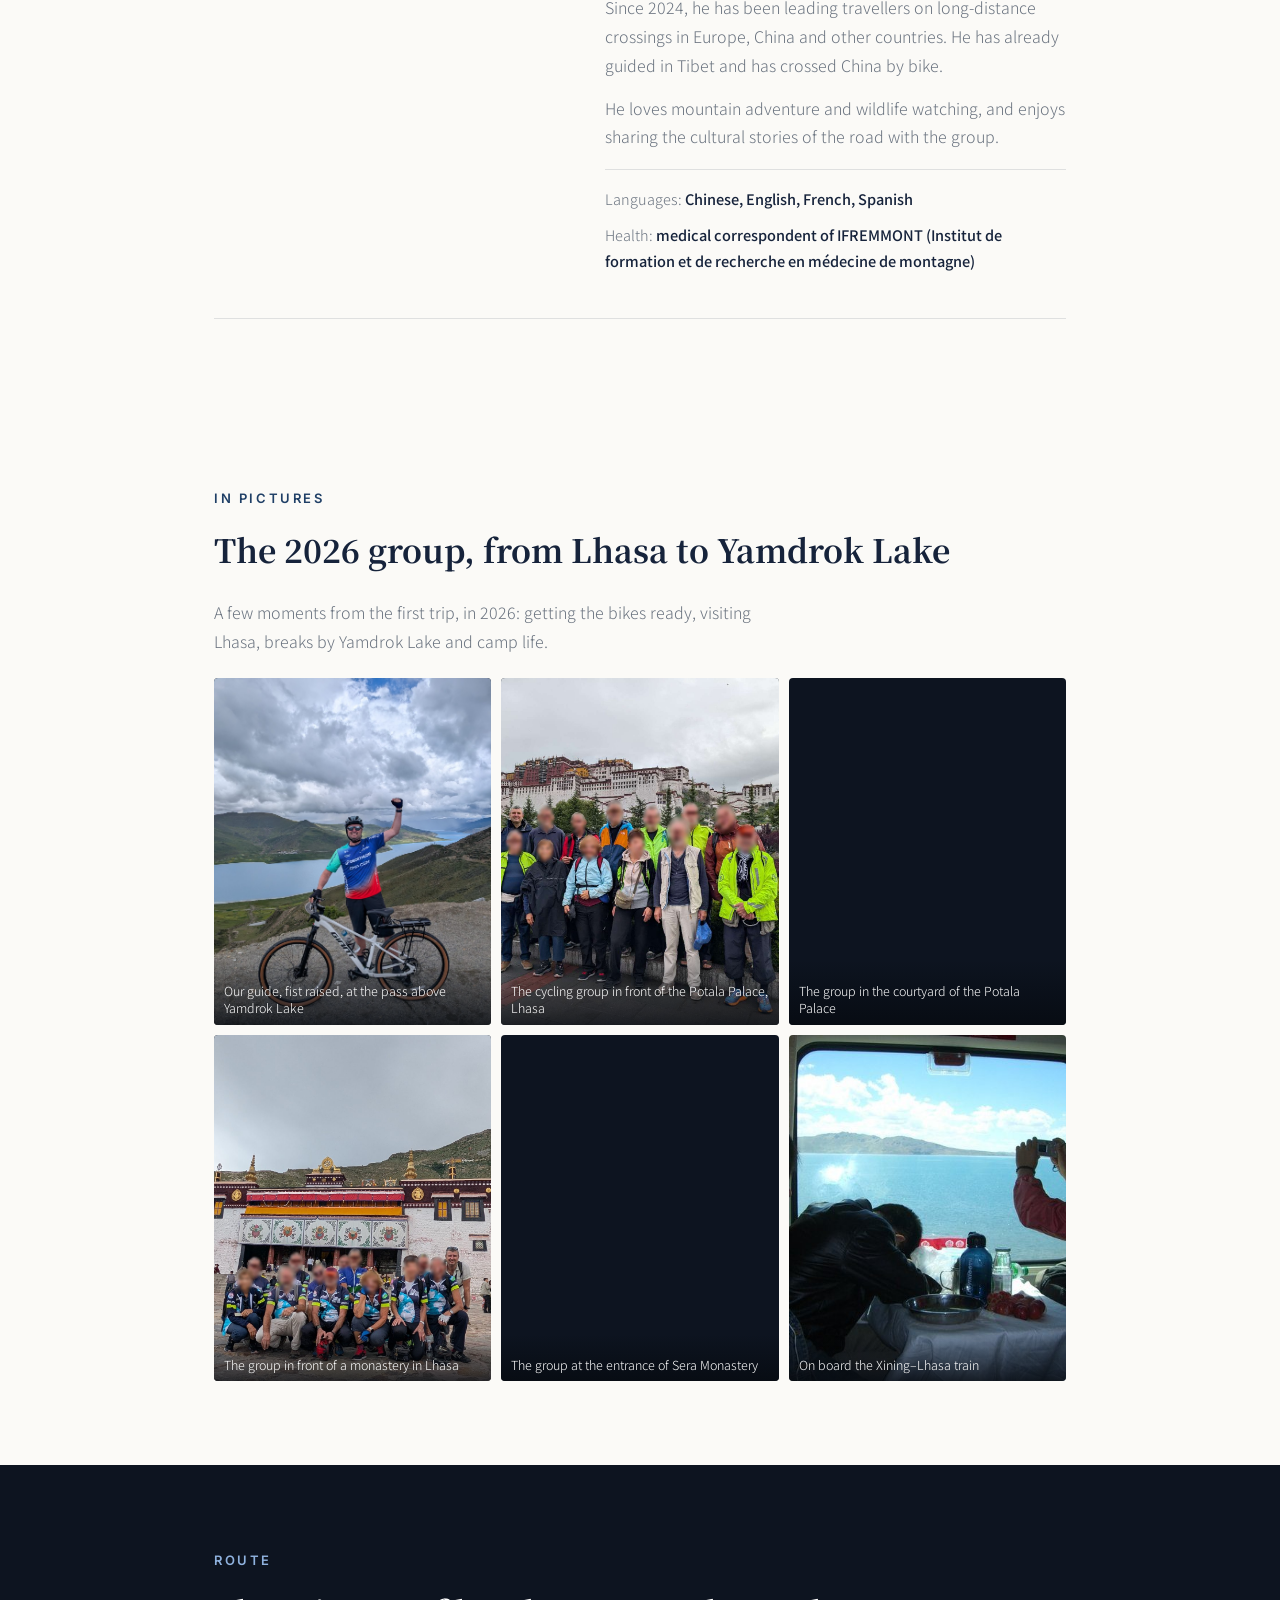
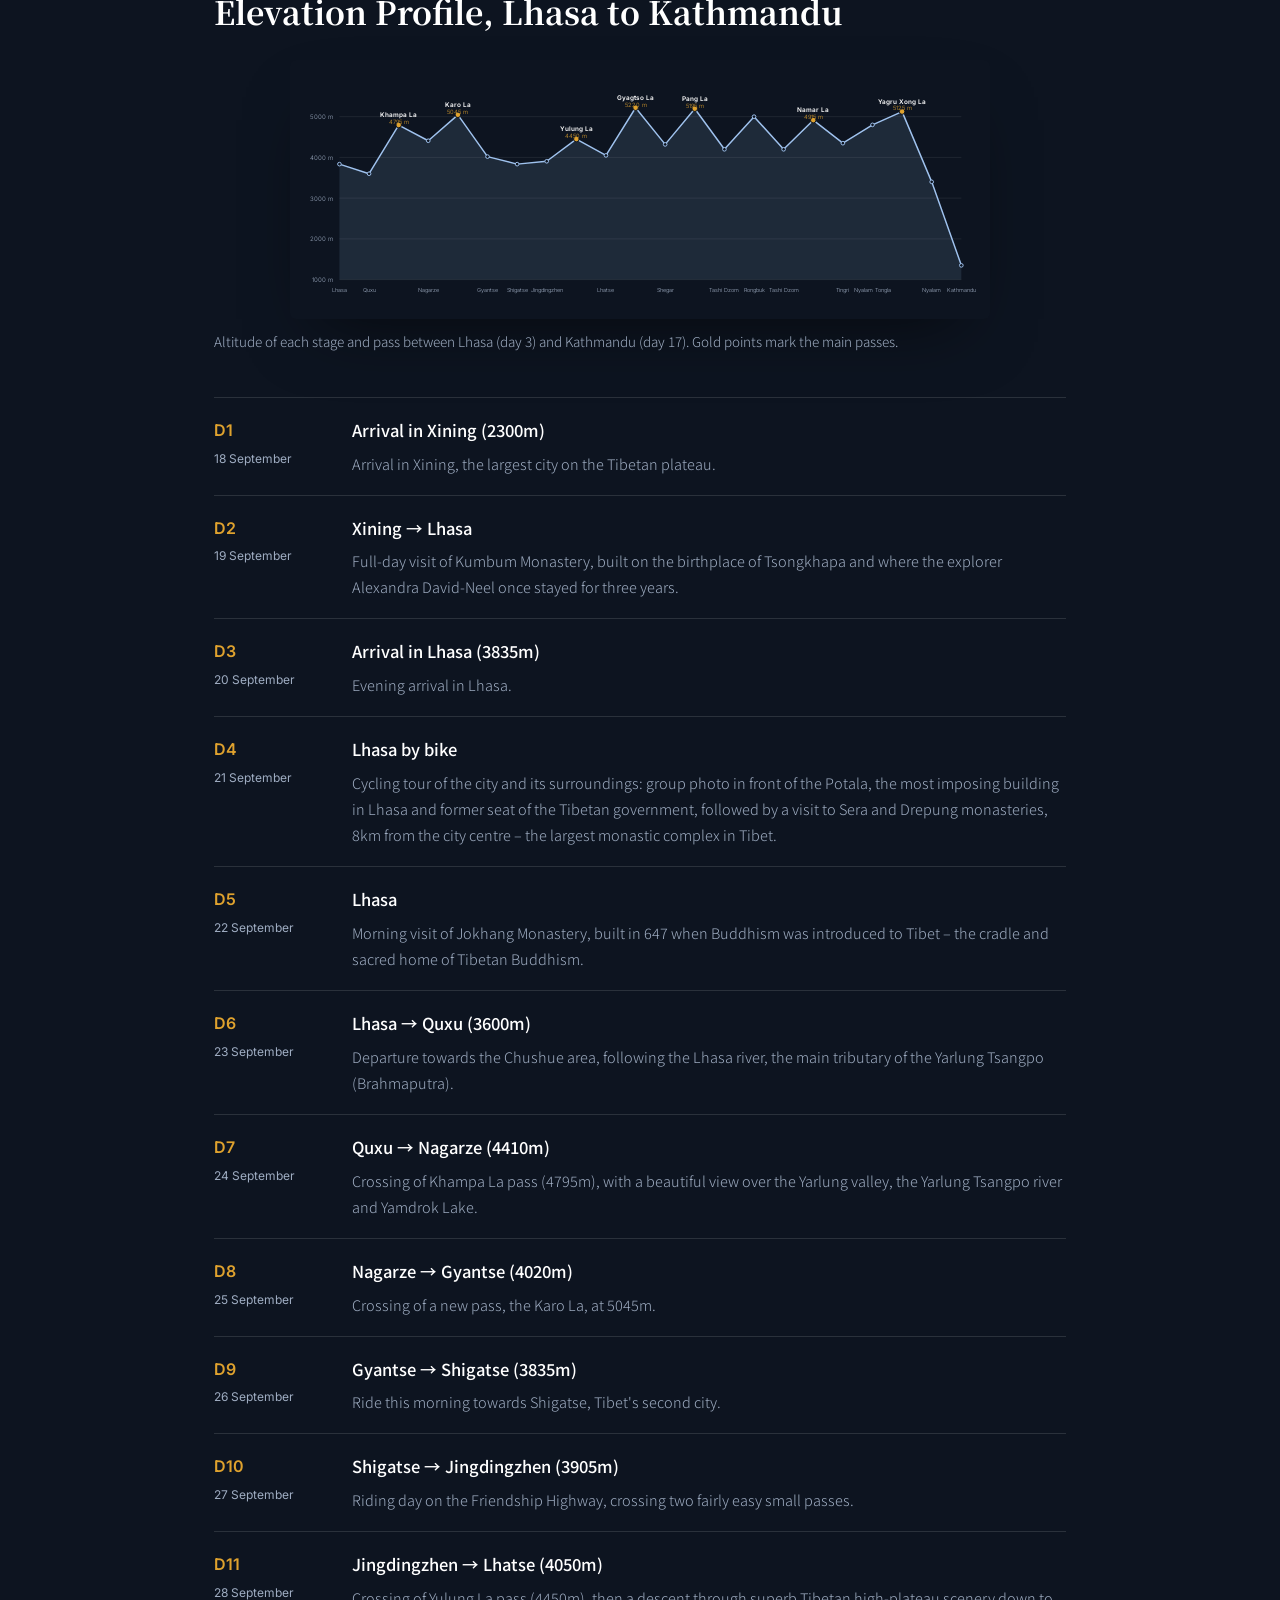
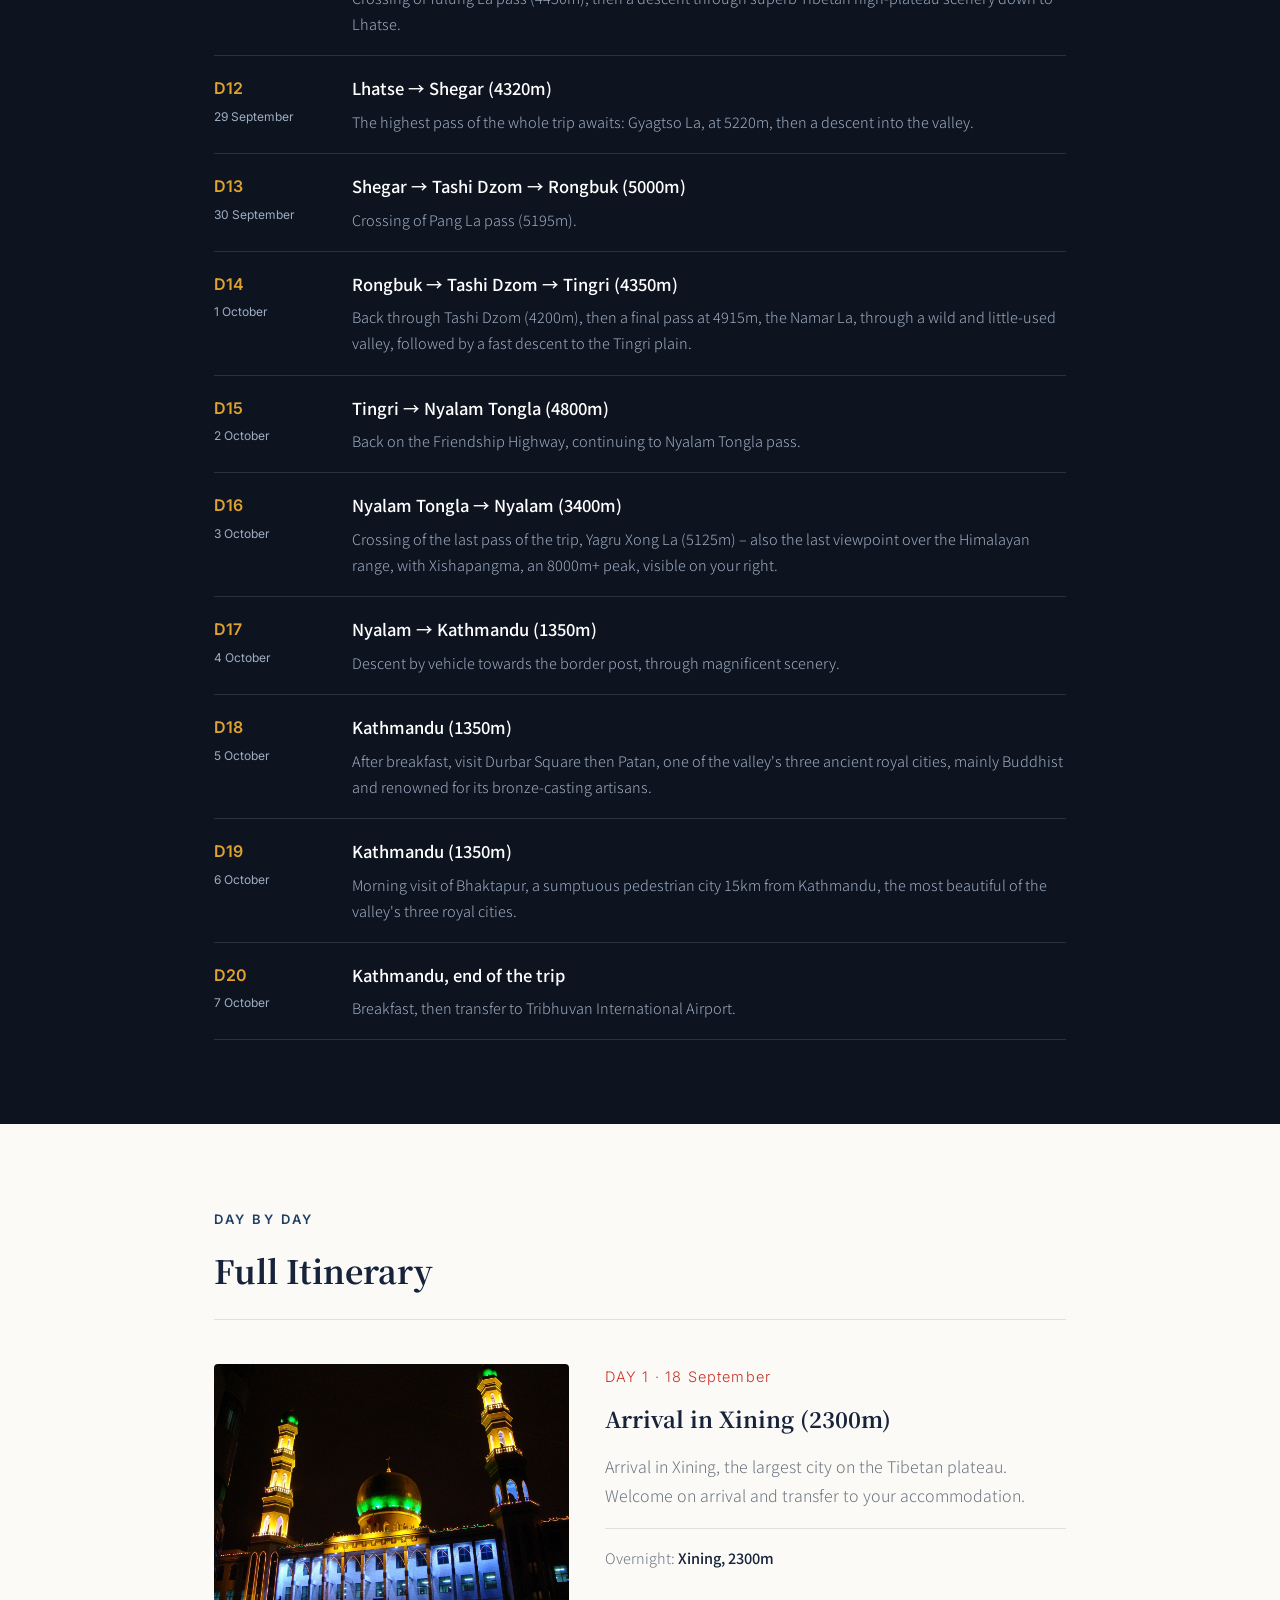
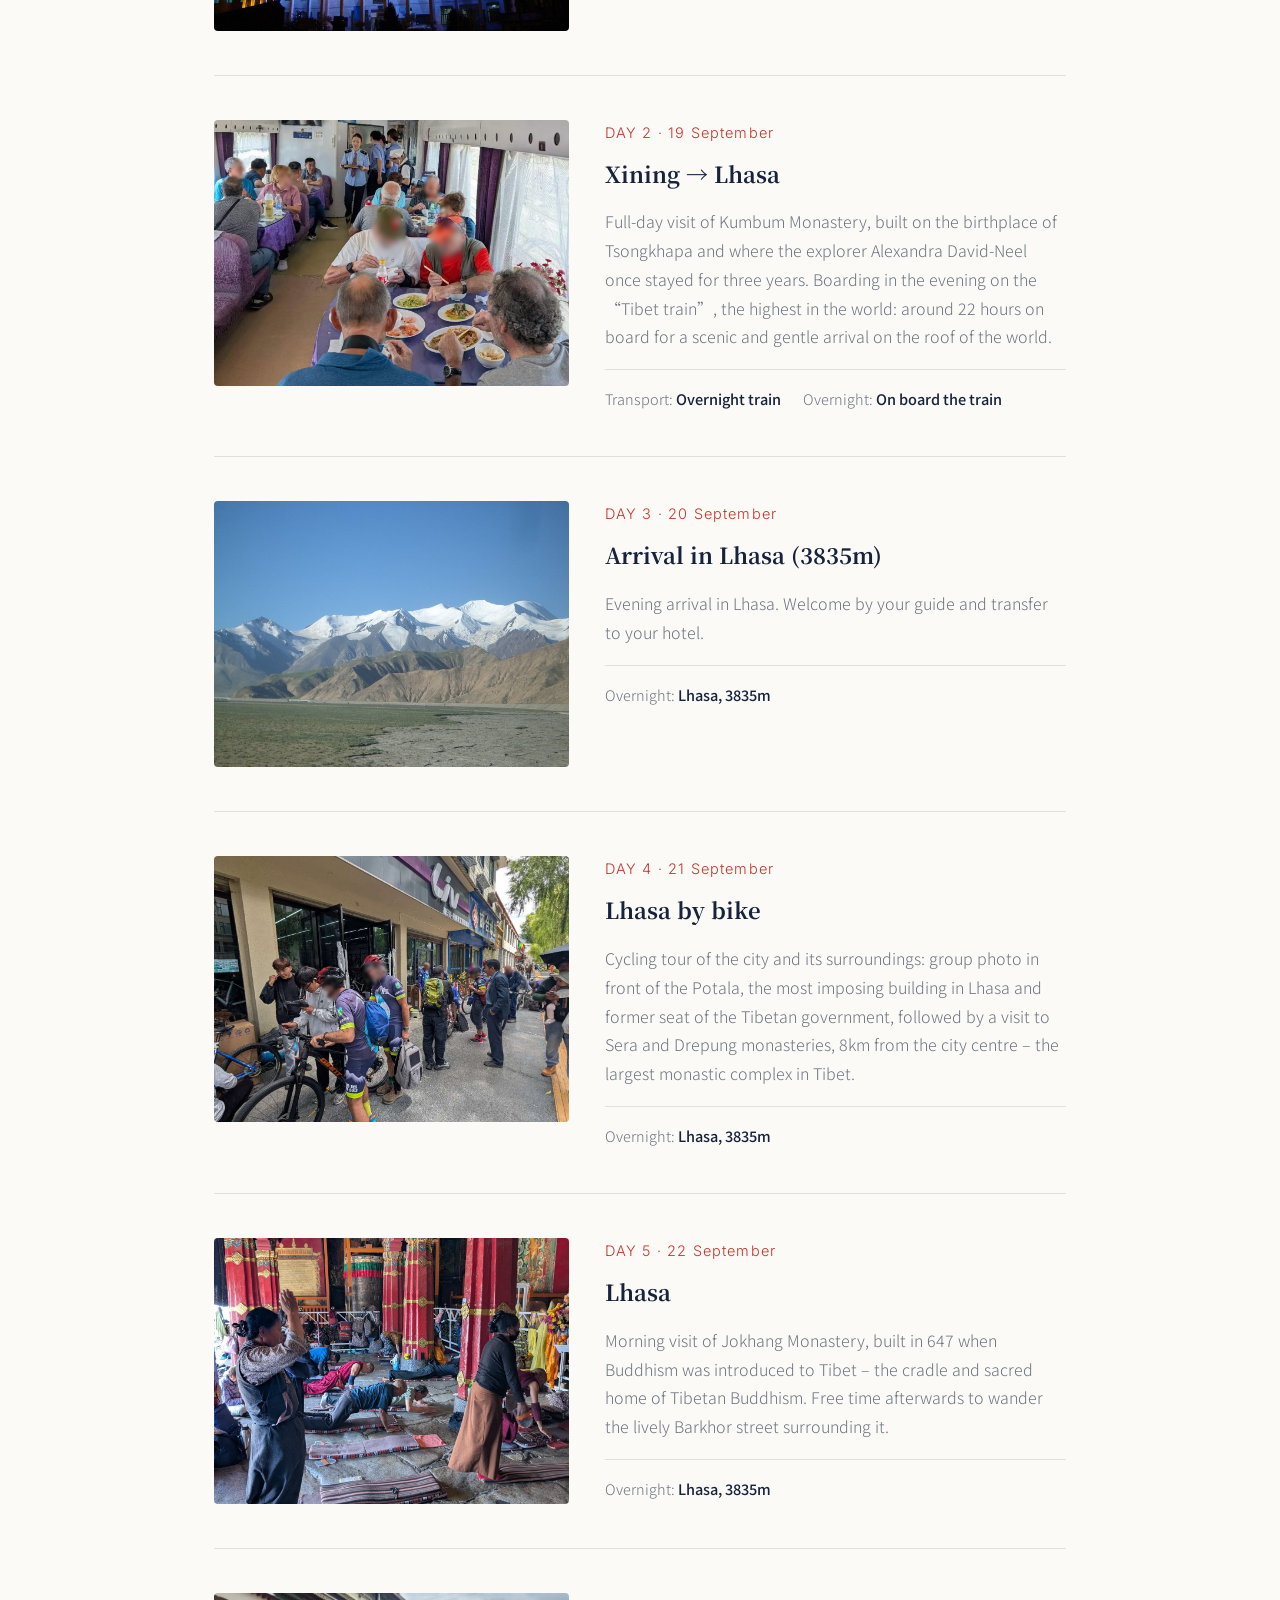
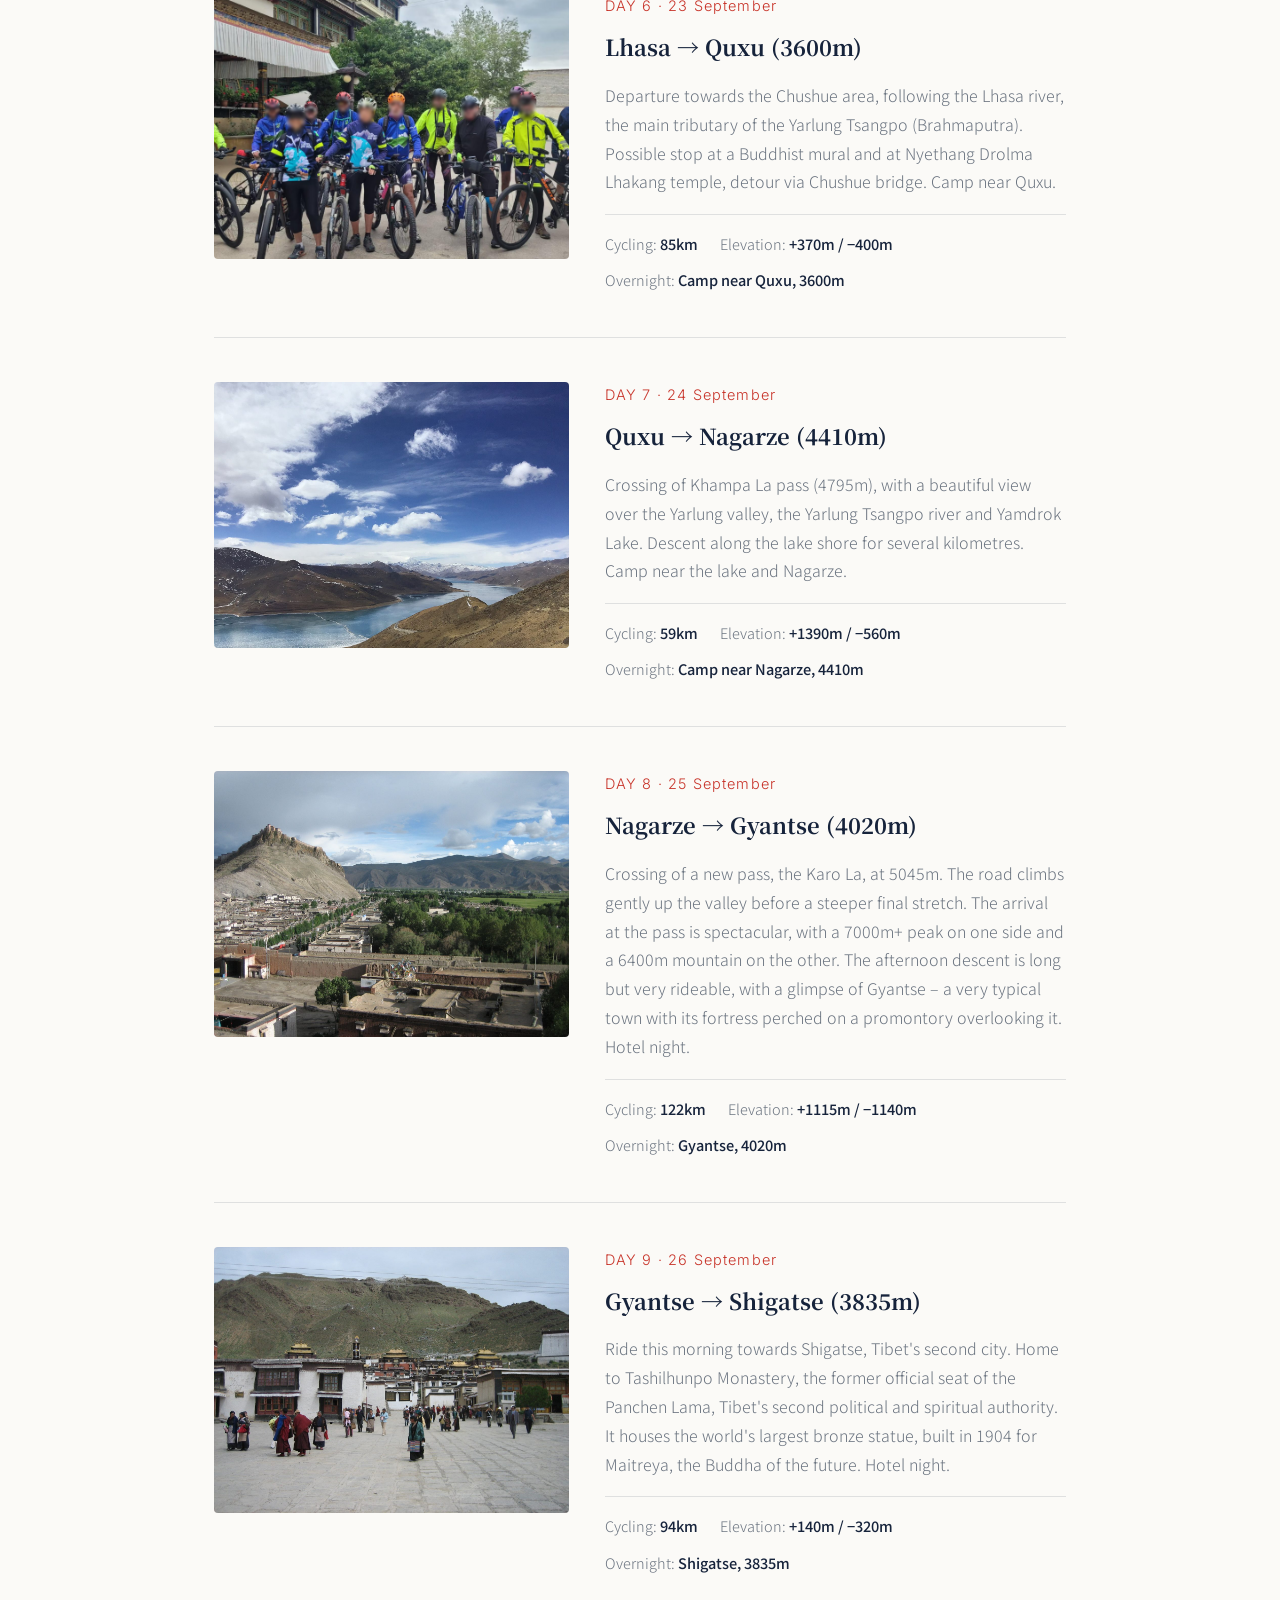
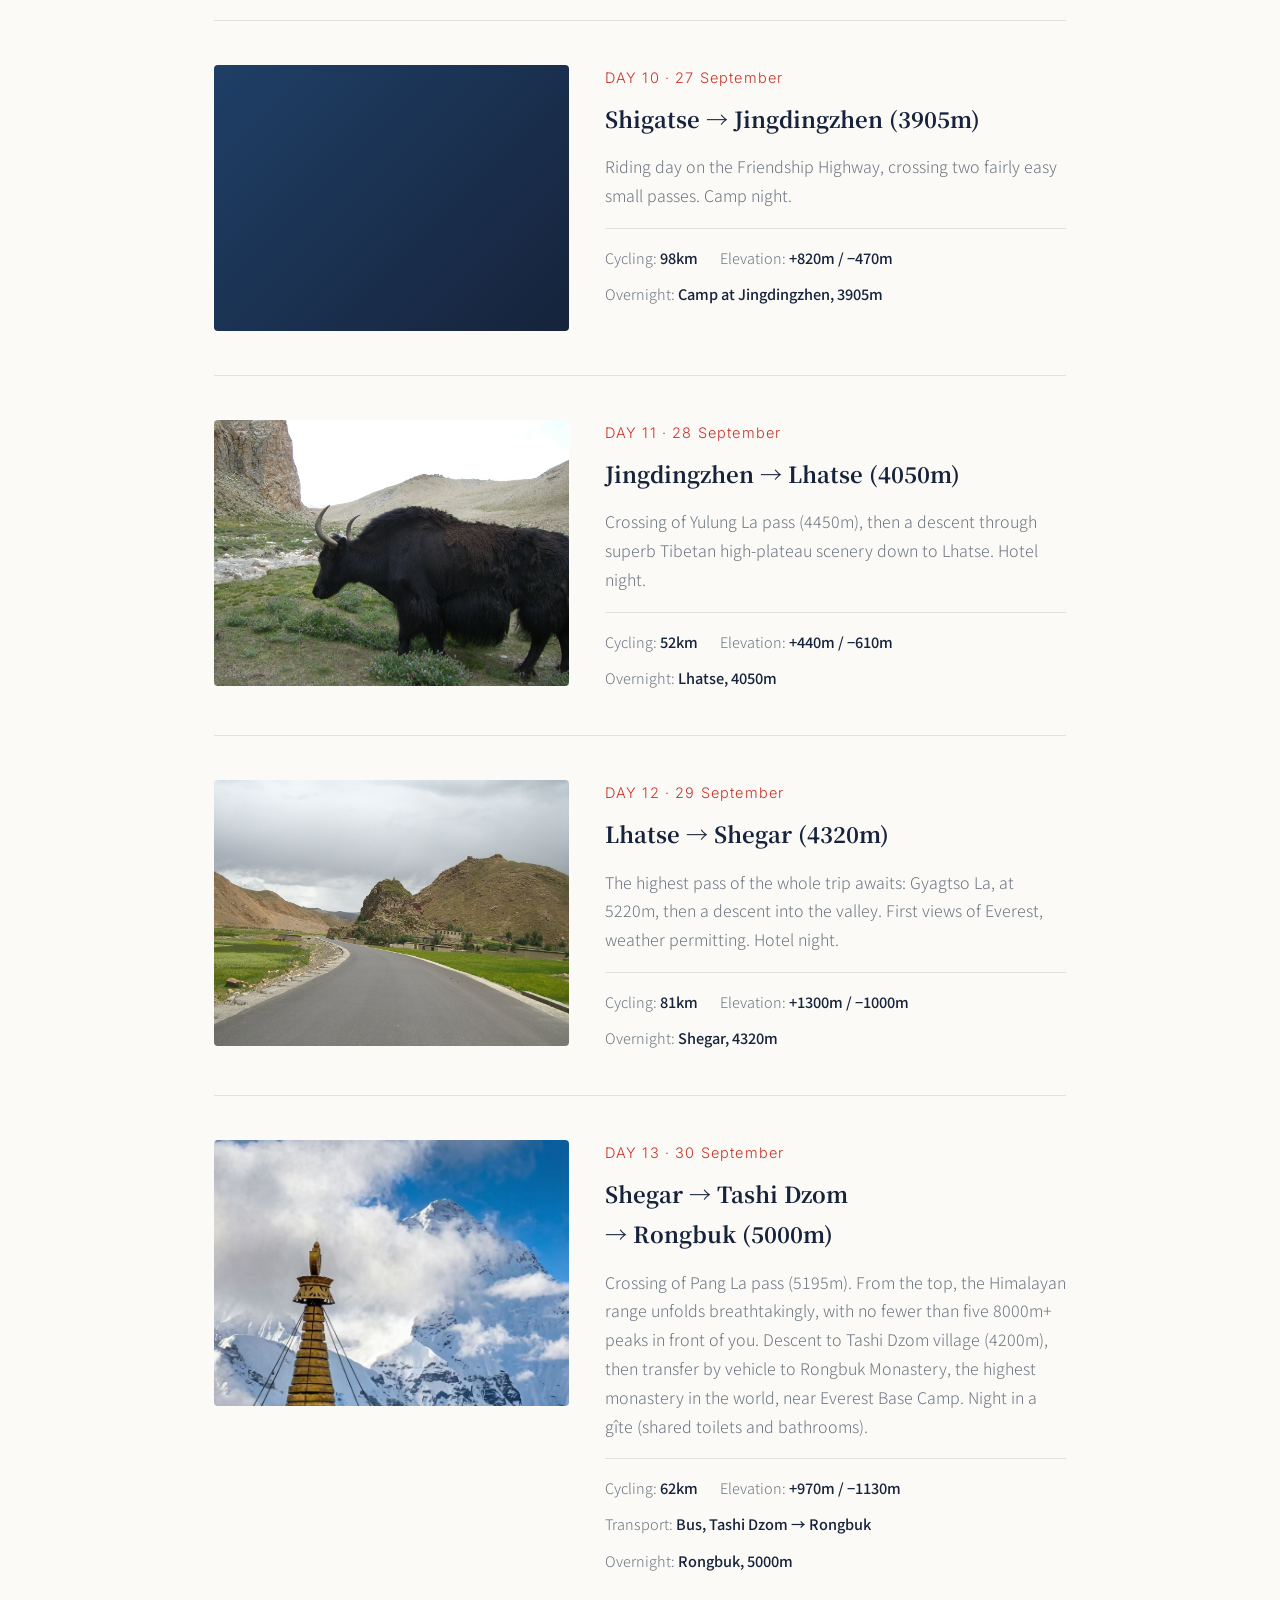
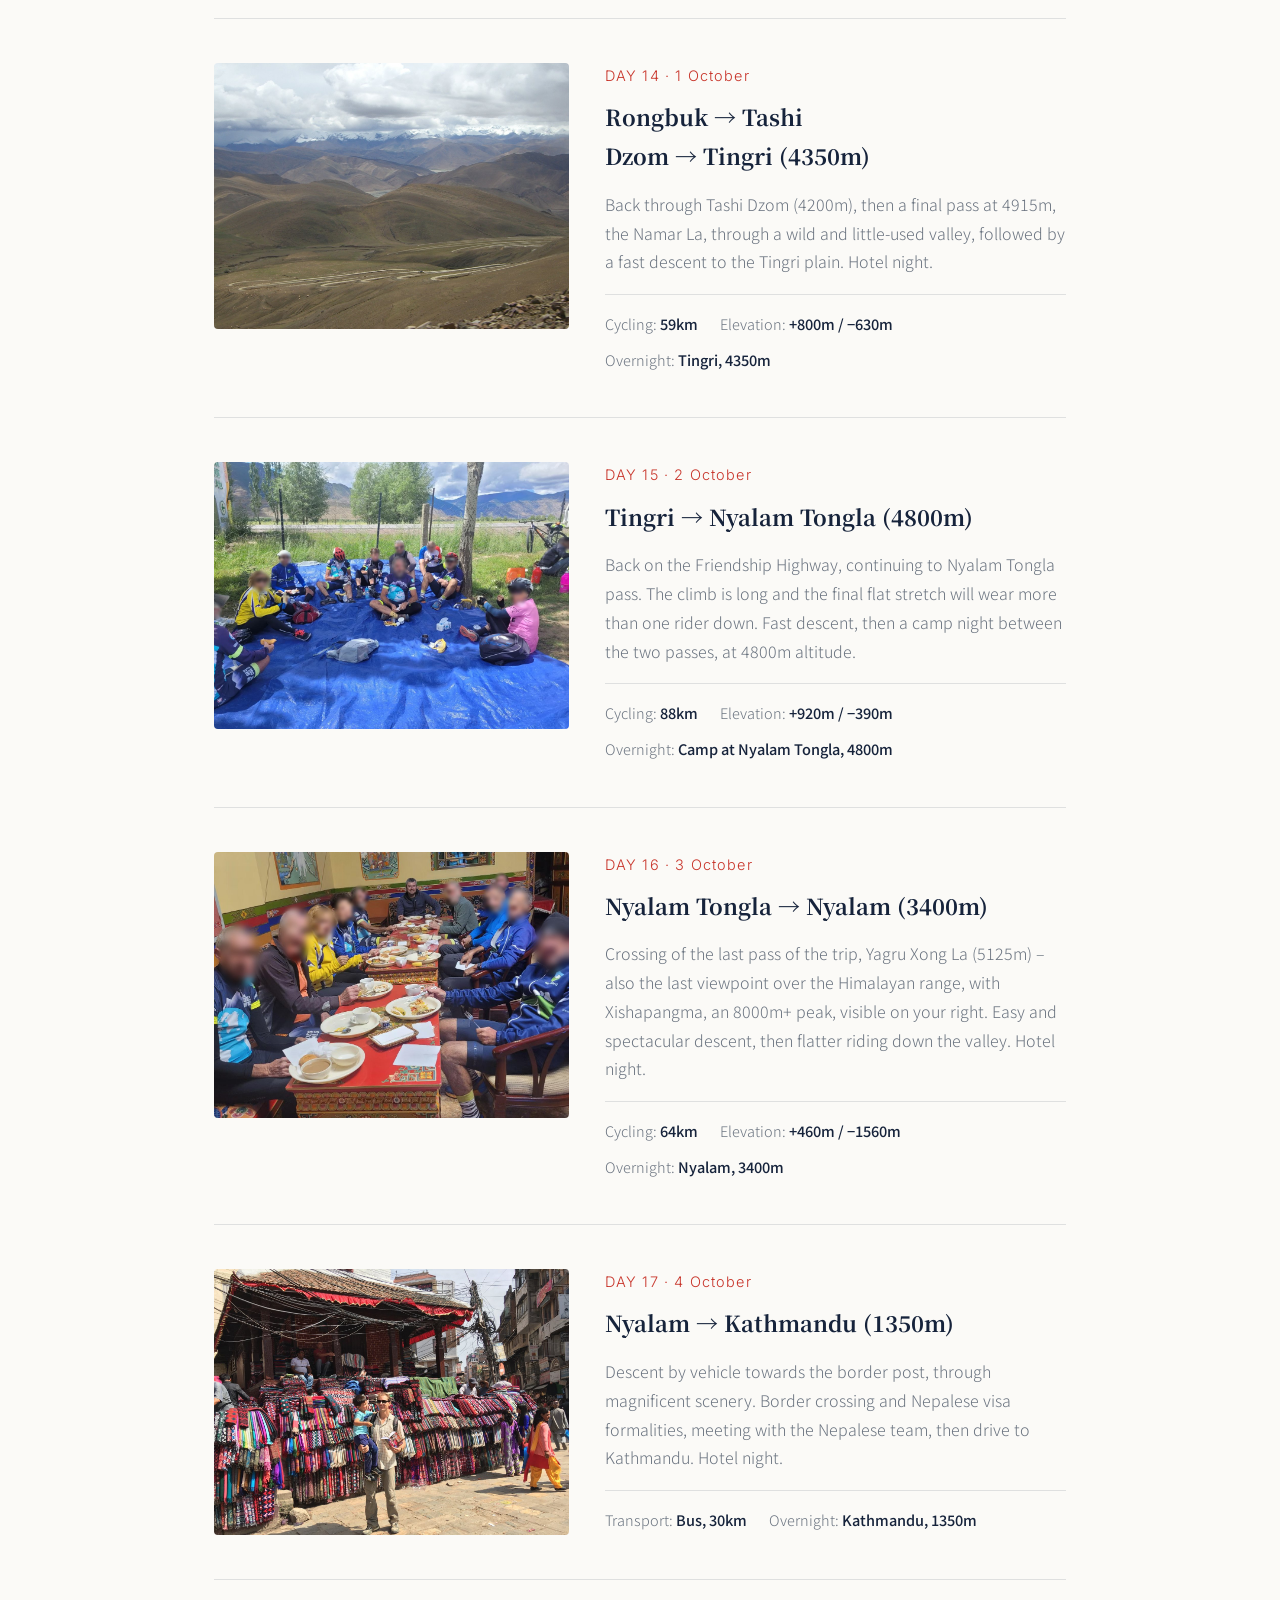
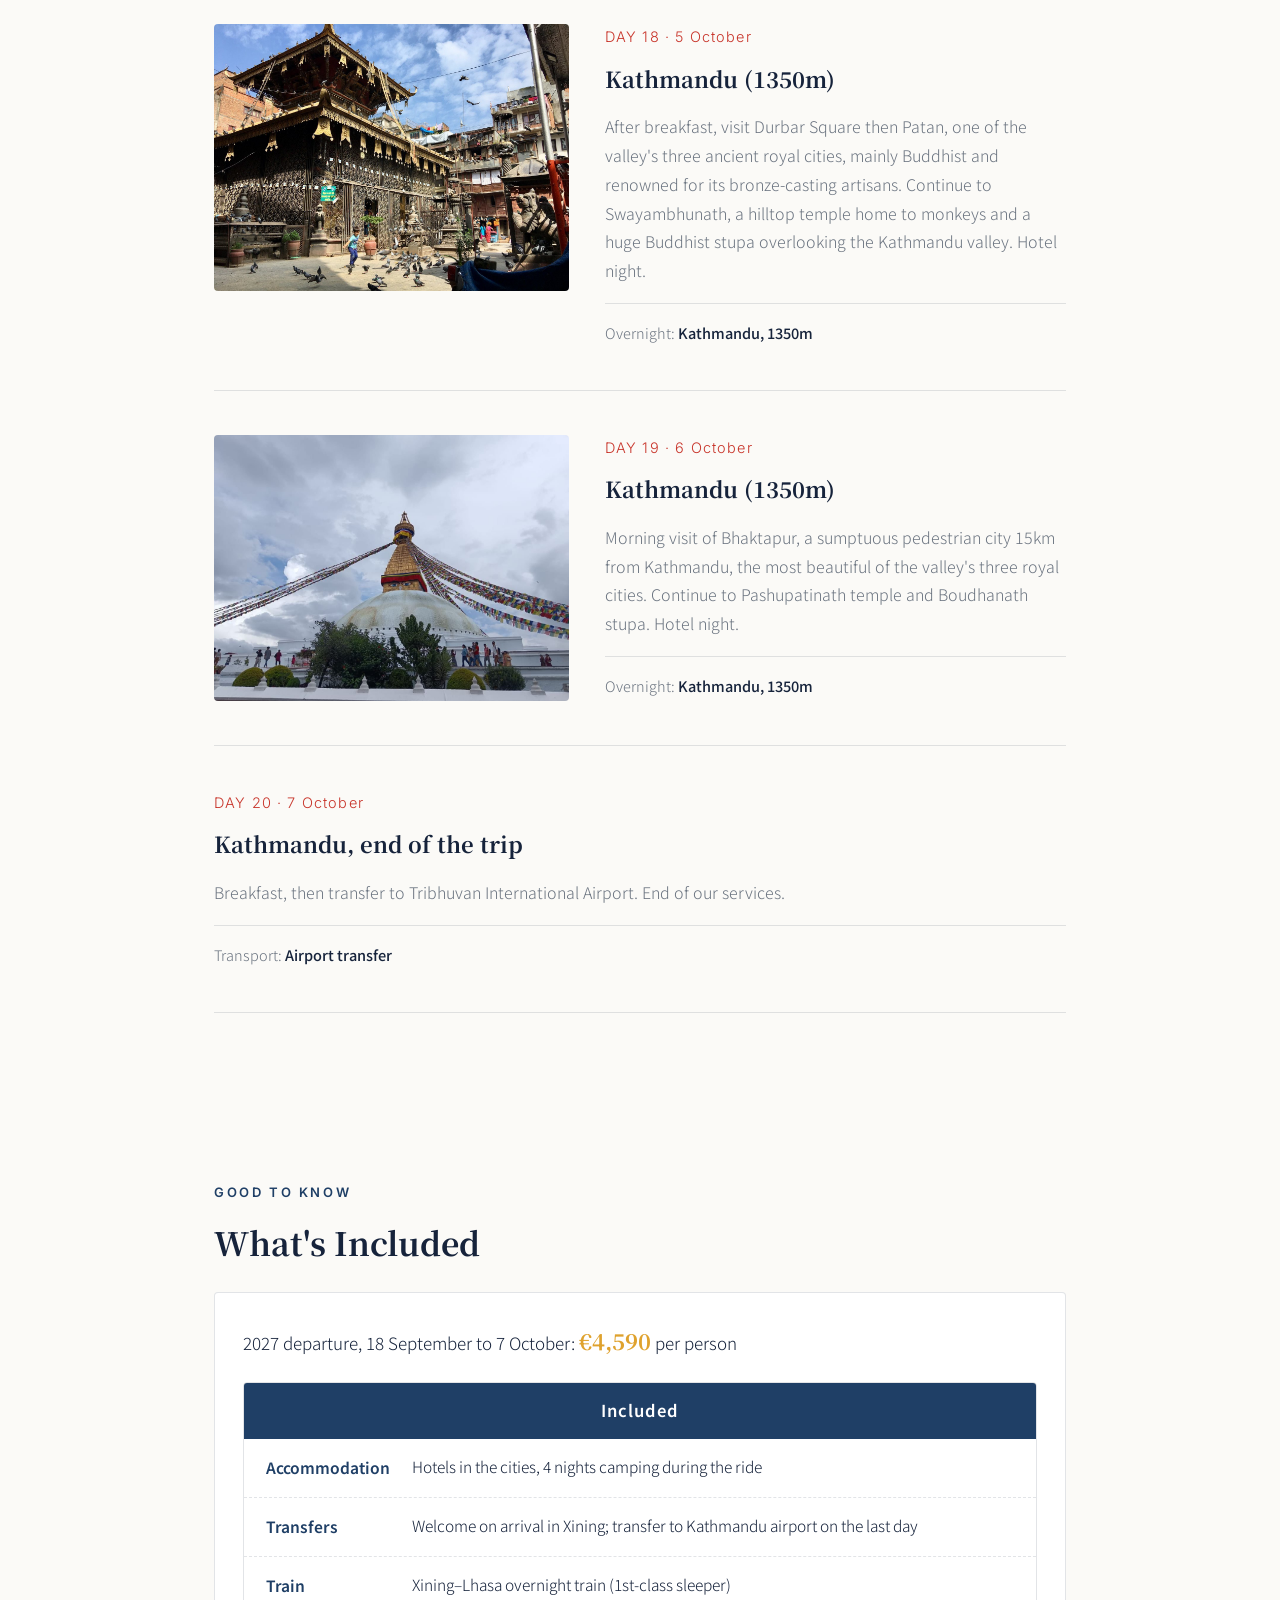
==== commit 2e4f96fb: "FAQ : immatriculation sous le nom Horizon Chine, sans mention APST Co-Authored-By: Claude Sonnet 5.5" ====
--- a/en/index.html
+++ b/en/index.html
@@ -266,7 +266,7 @@
       "name": "Is the agency registered?",
       "acceptedAnswer": {
         "@type": "Answer",
-        "text": "Yes: Atout France IM035240001, with APST financial guarantee."
+        "text": "Yes: Atout France IM035240001, under the name Horizon Chine."
       }
     }
   ]
@@ -823,7 +823,7 @@
       <h3 class="faq-cat">Group and contact</h3>
       <details class="faq-item"><summary>Who will I travel with?</summary><p>The group brings together cyclists from several French-speaking clubs (France, Belgium, Switzerland, Quebec), each registering individually. In 2026, we took a first group of 12 cyclists from Lhasa to Kathmandu.</p></details>
       <details class="faq-item"><summary>How can I contact you?</summary><p>By phone with Mathieu Le Serre on +33 6 27 29 79 77, or by email at contact@lhassa-katmandou.com. Whether you are an interested cyclist or a club leader, we are happy to talk it through.</p></details>
-      <details class="faq-item"><summary>Is the agency registered?</summary><p>Yes: Atout France IM035240001, with APST financial guarantee.</p></details>
+      <details class="faq-item"><summary>Is the agency registered?</summary><p>Yes: Atout France IM035240001, under the name Horizon Chine.</p></details>
     </div>
   </section>
 
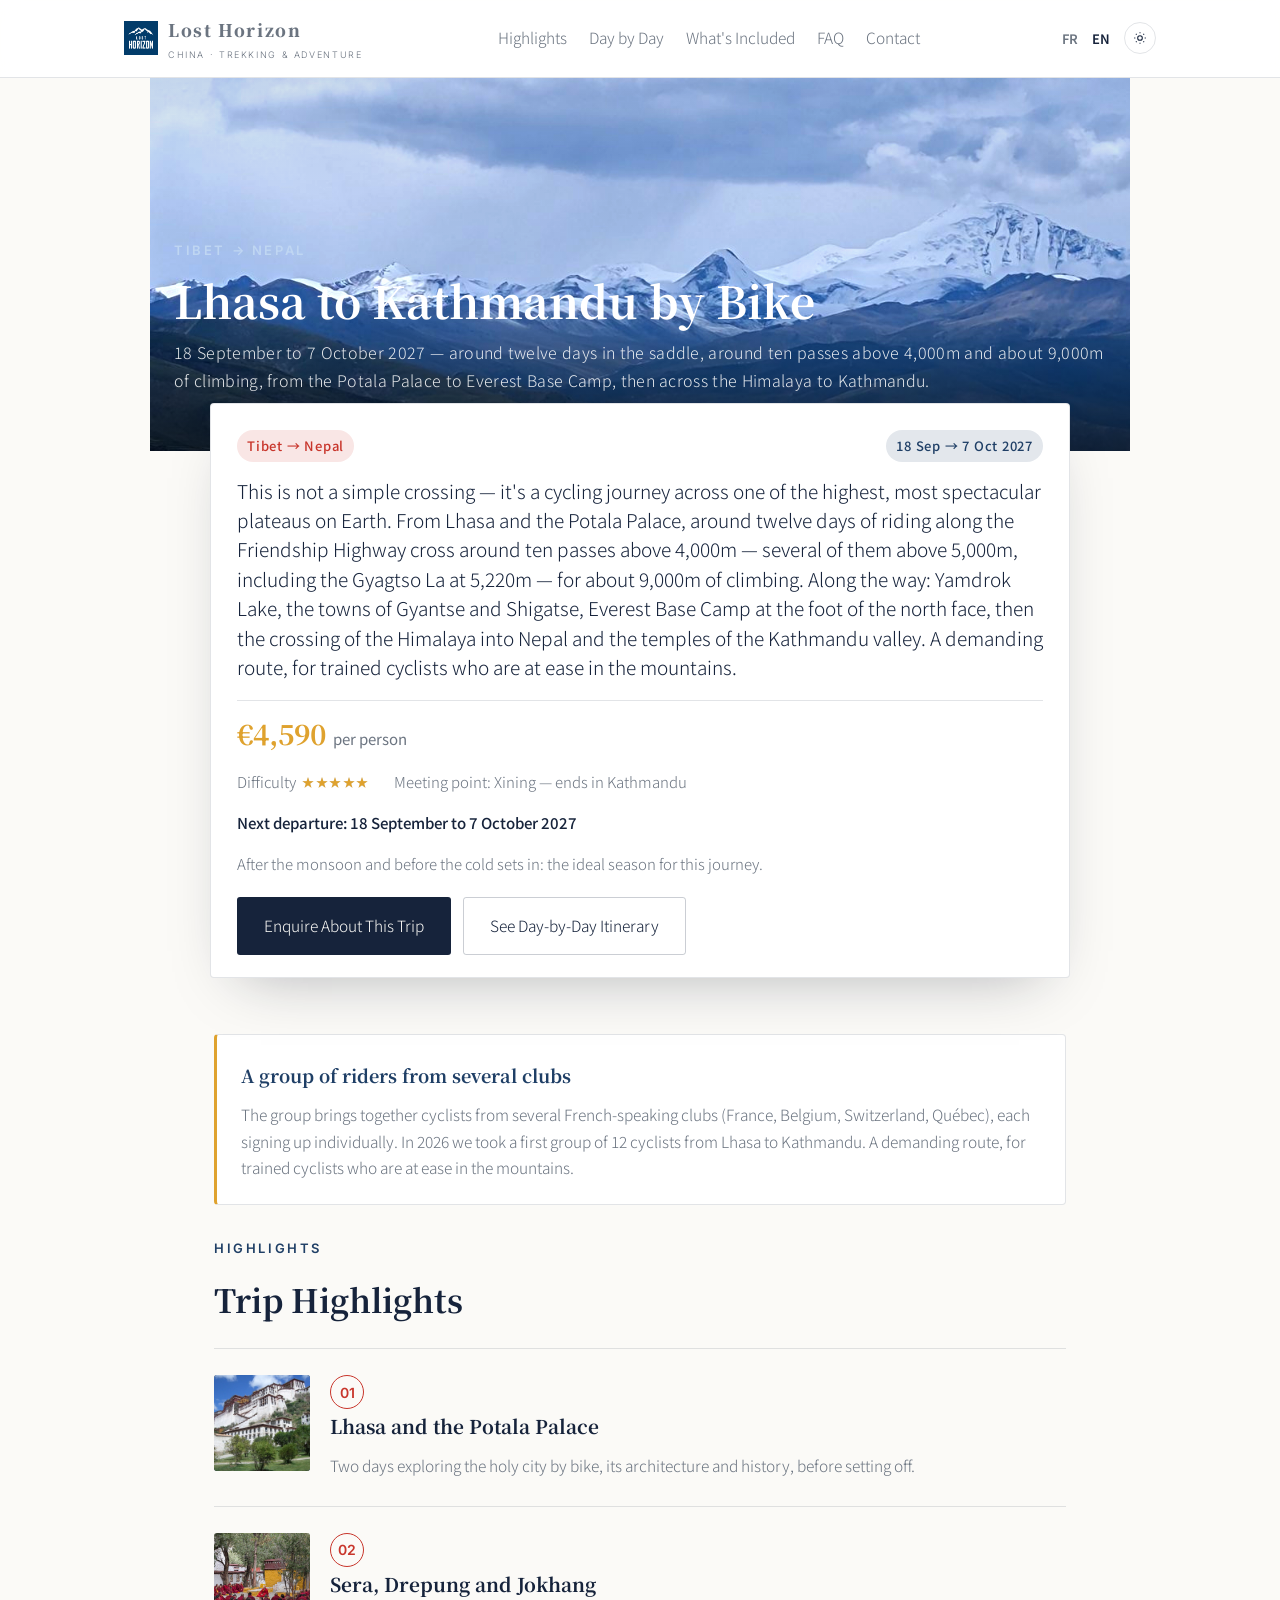
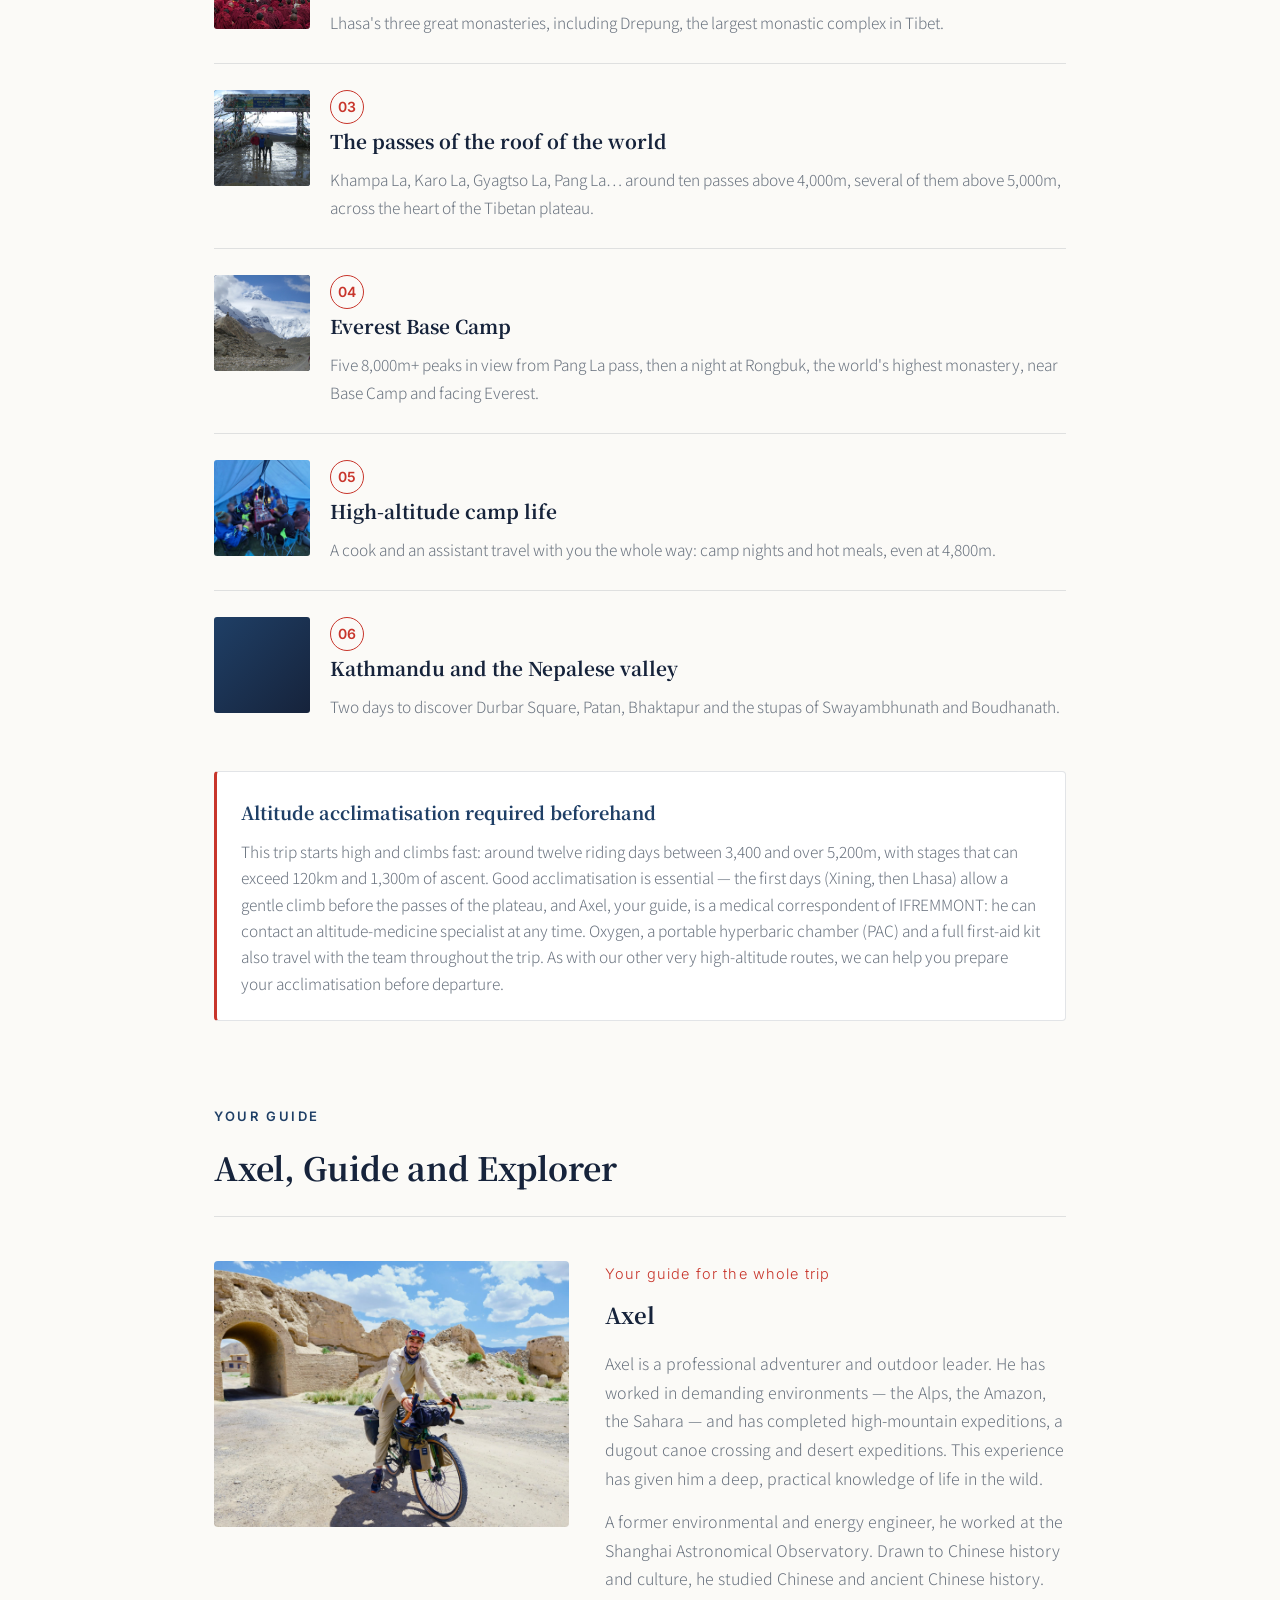
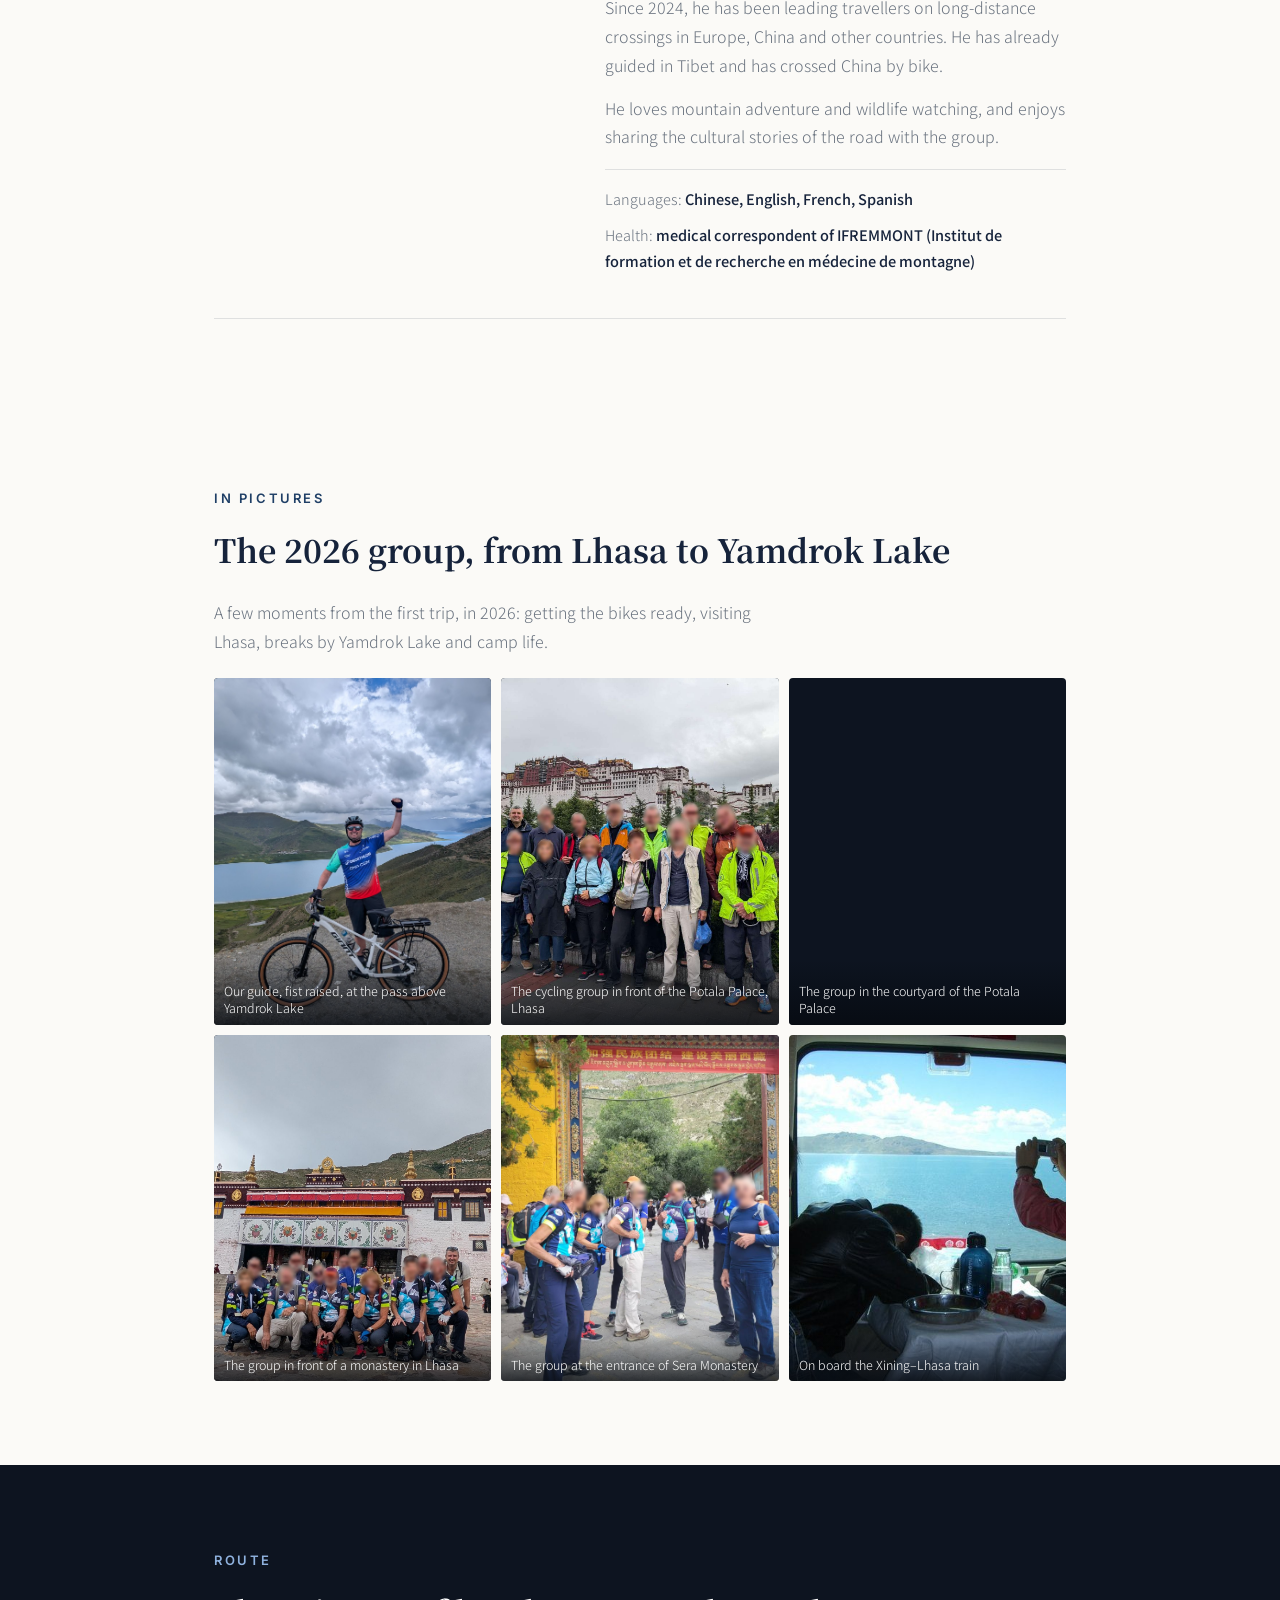
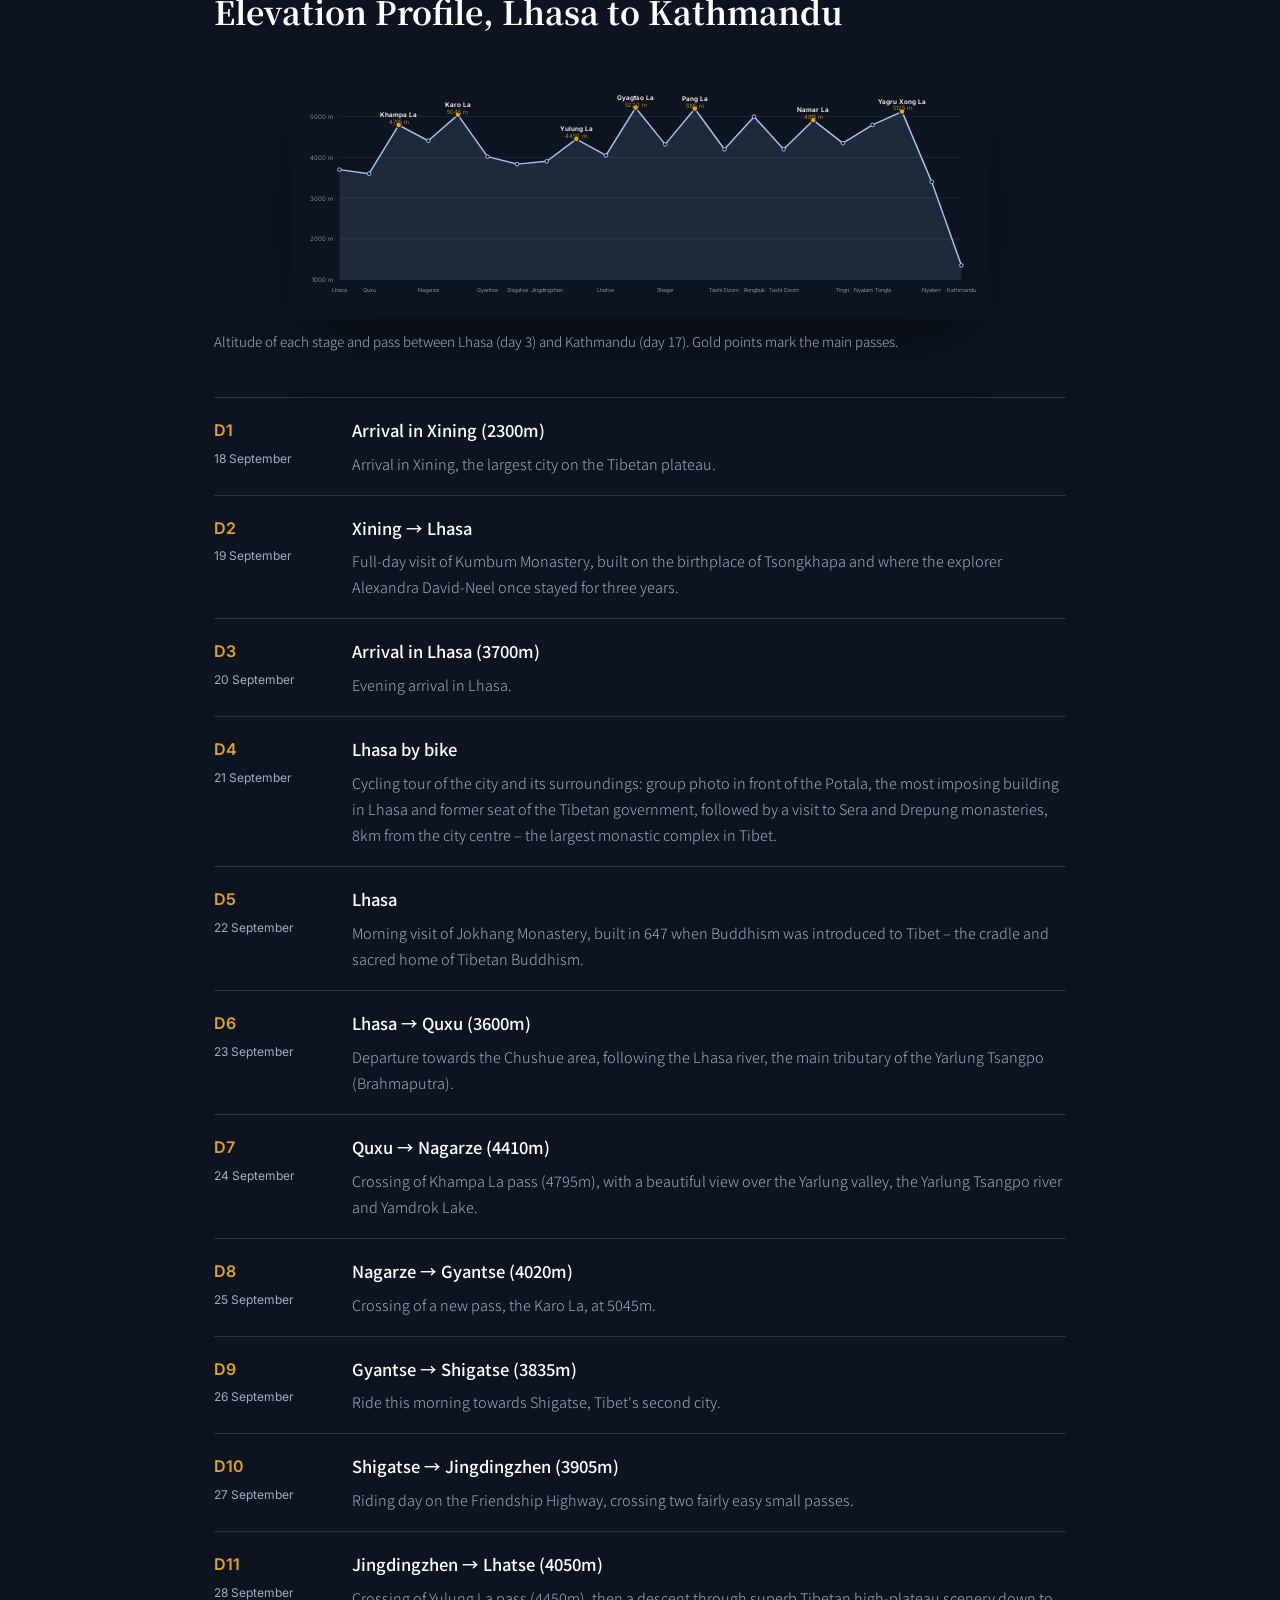
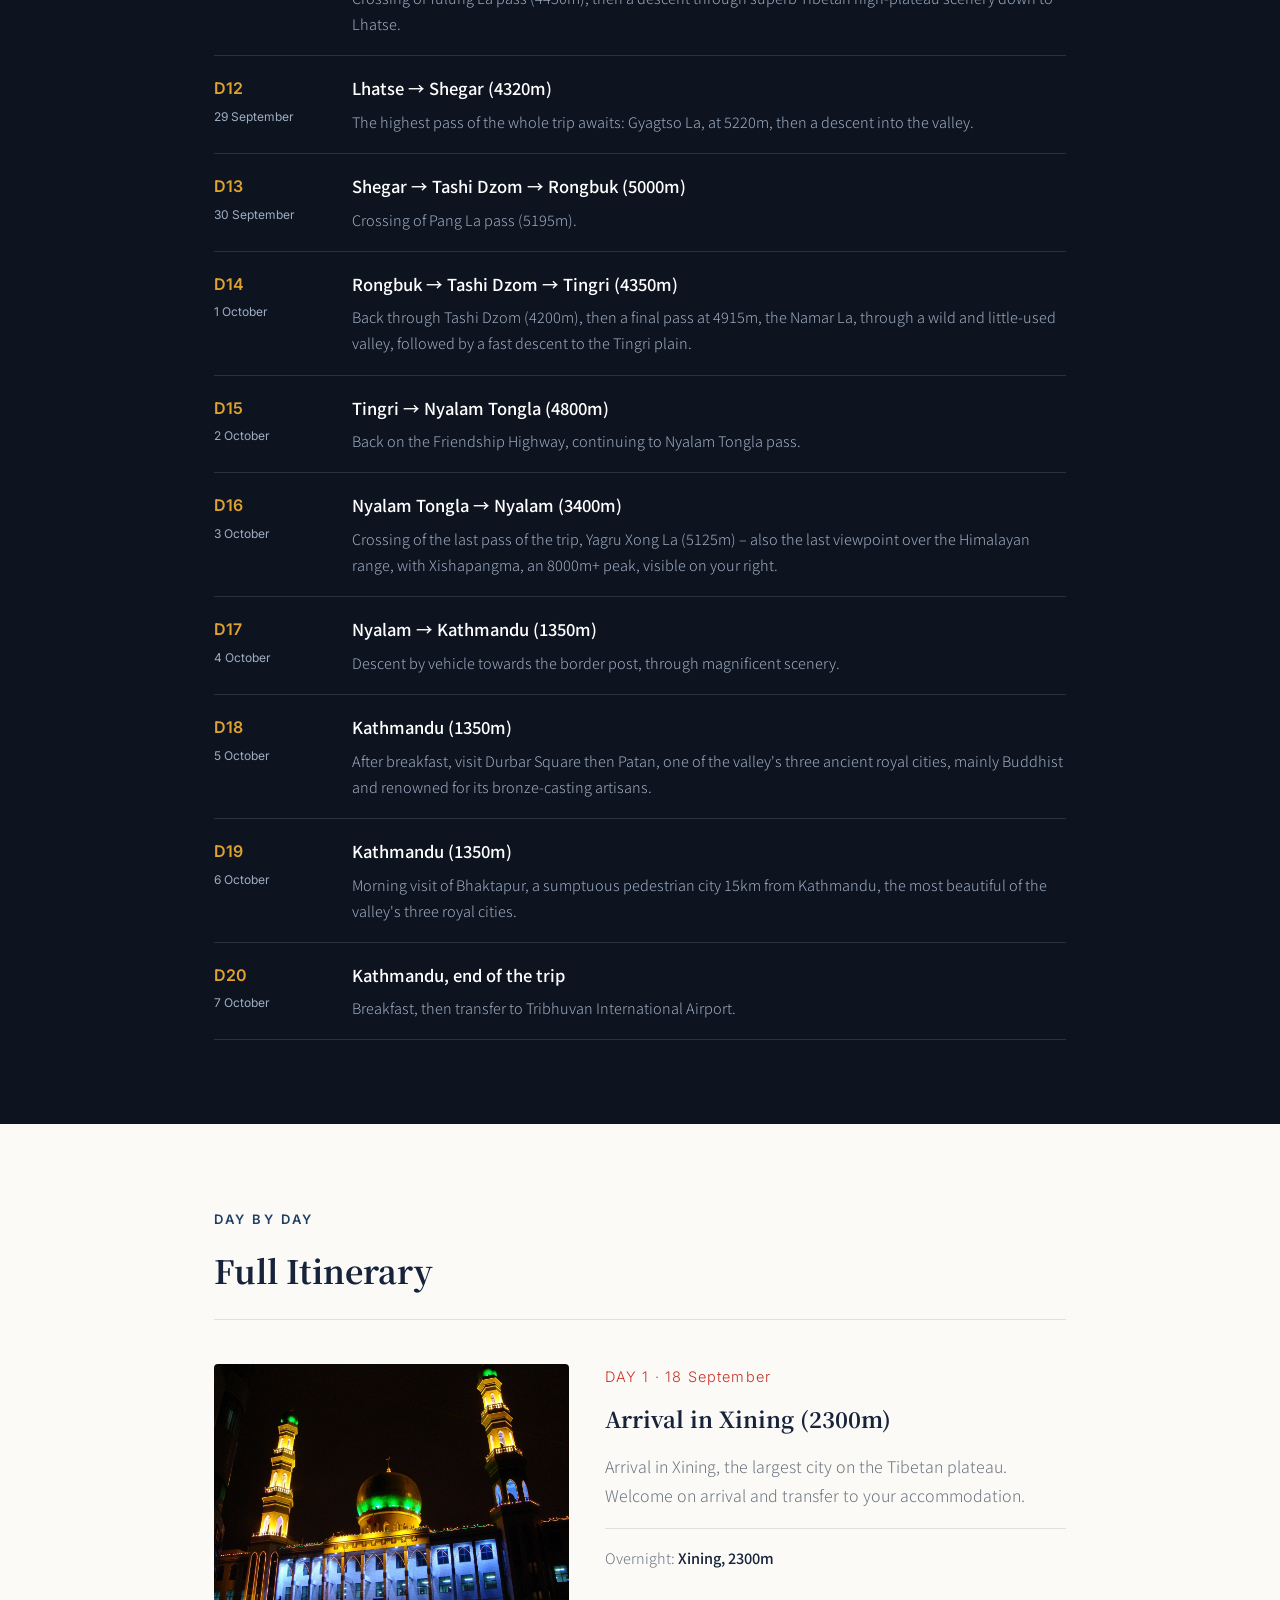
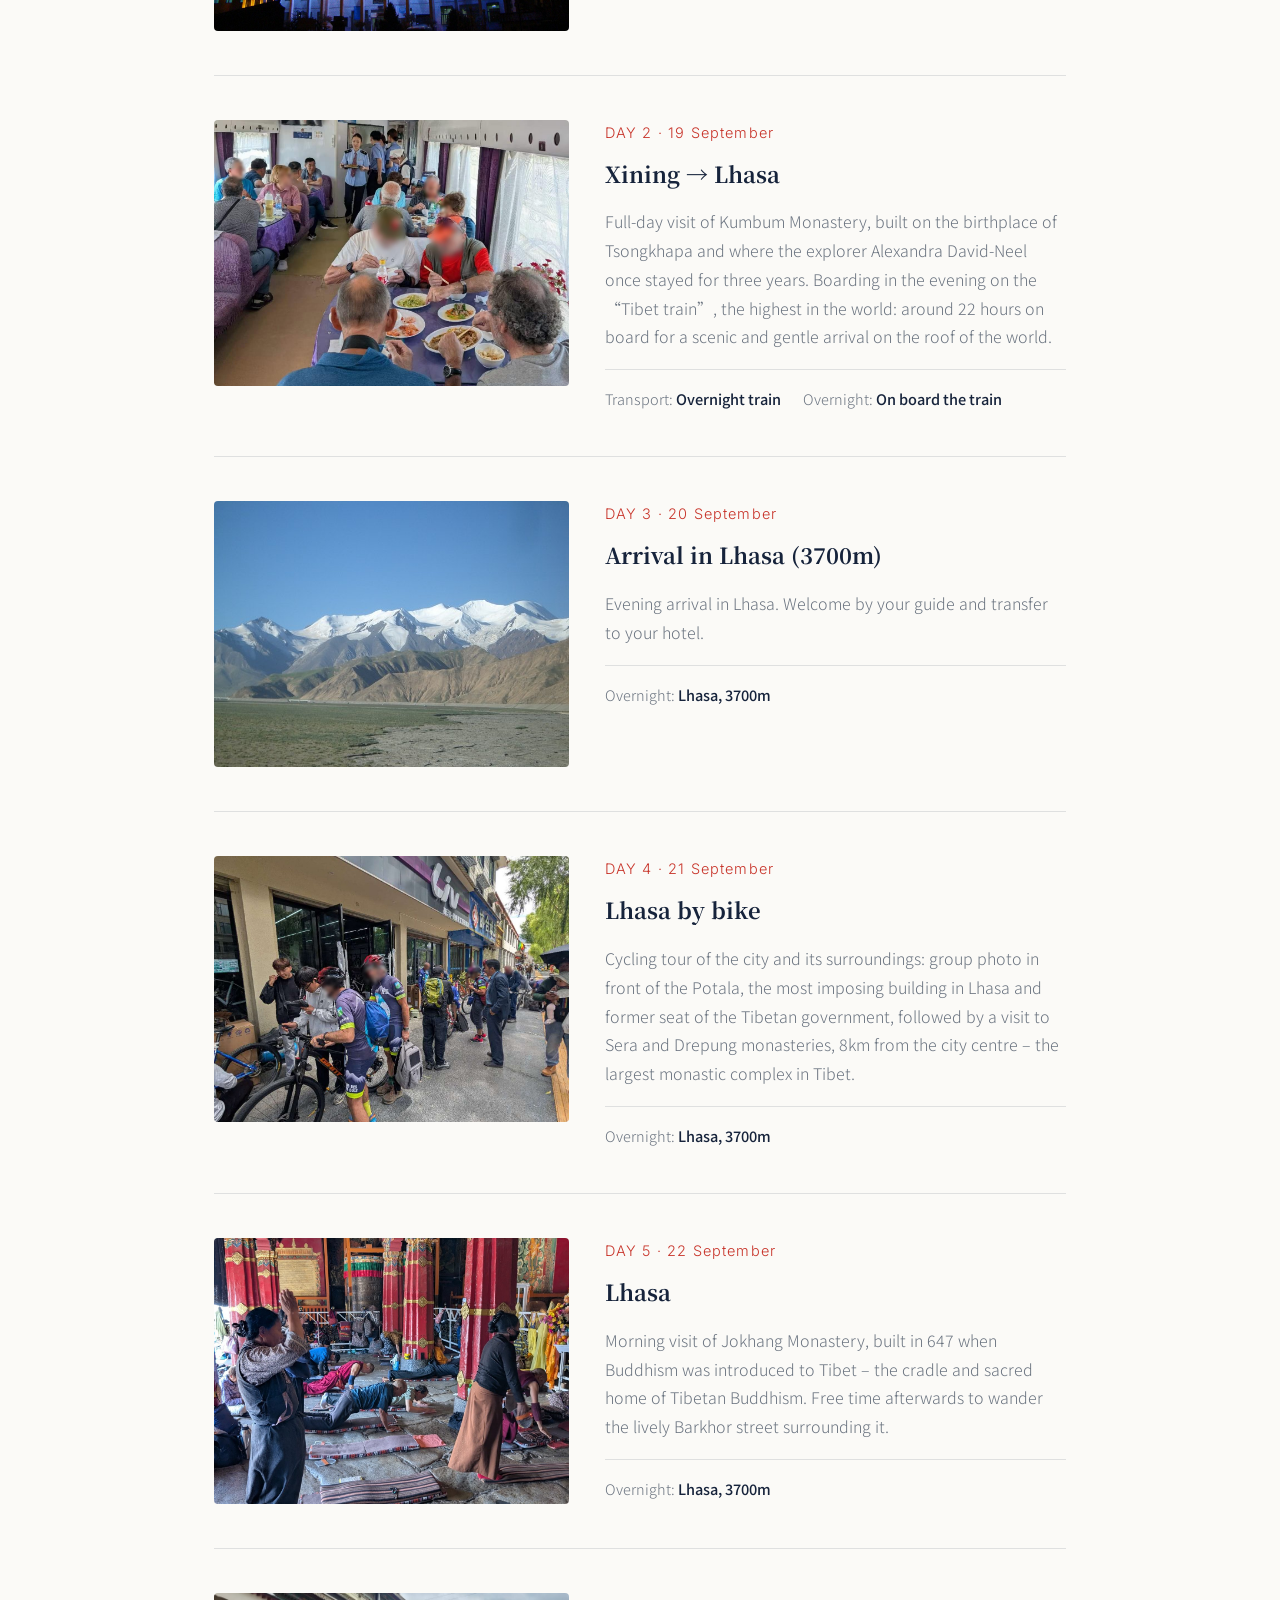
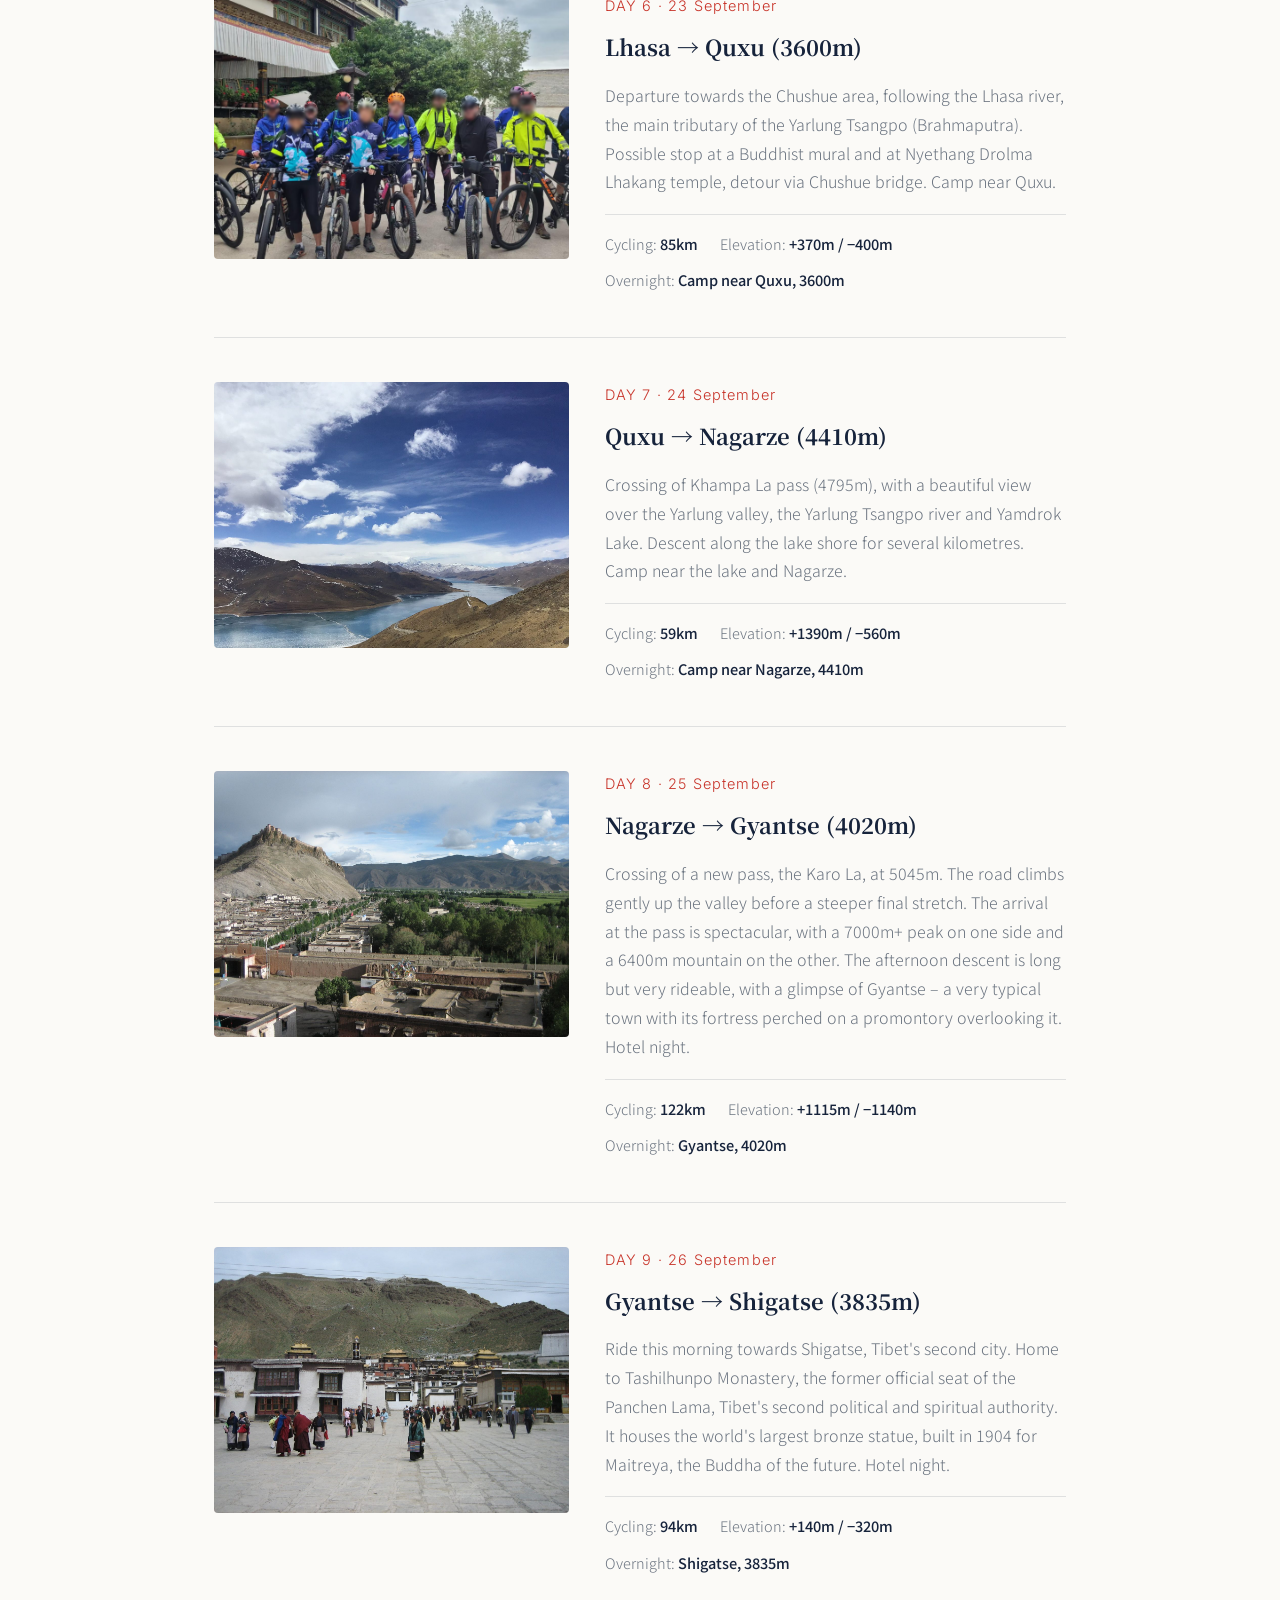
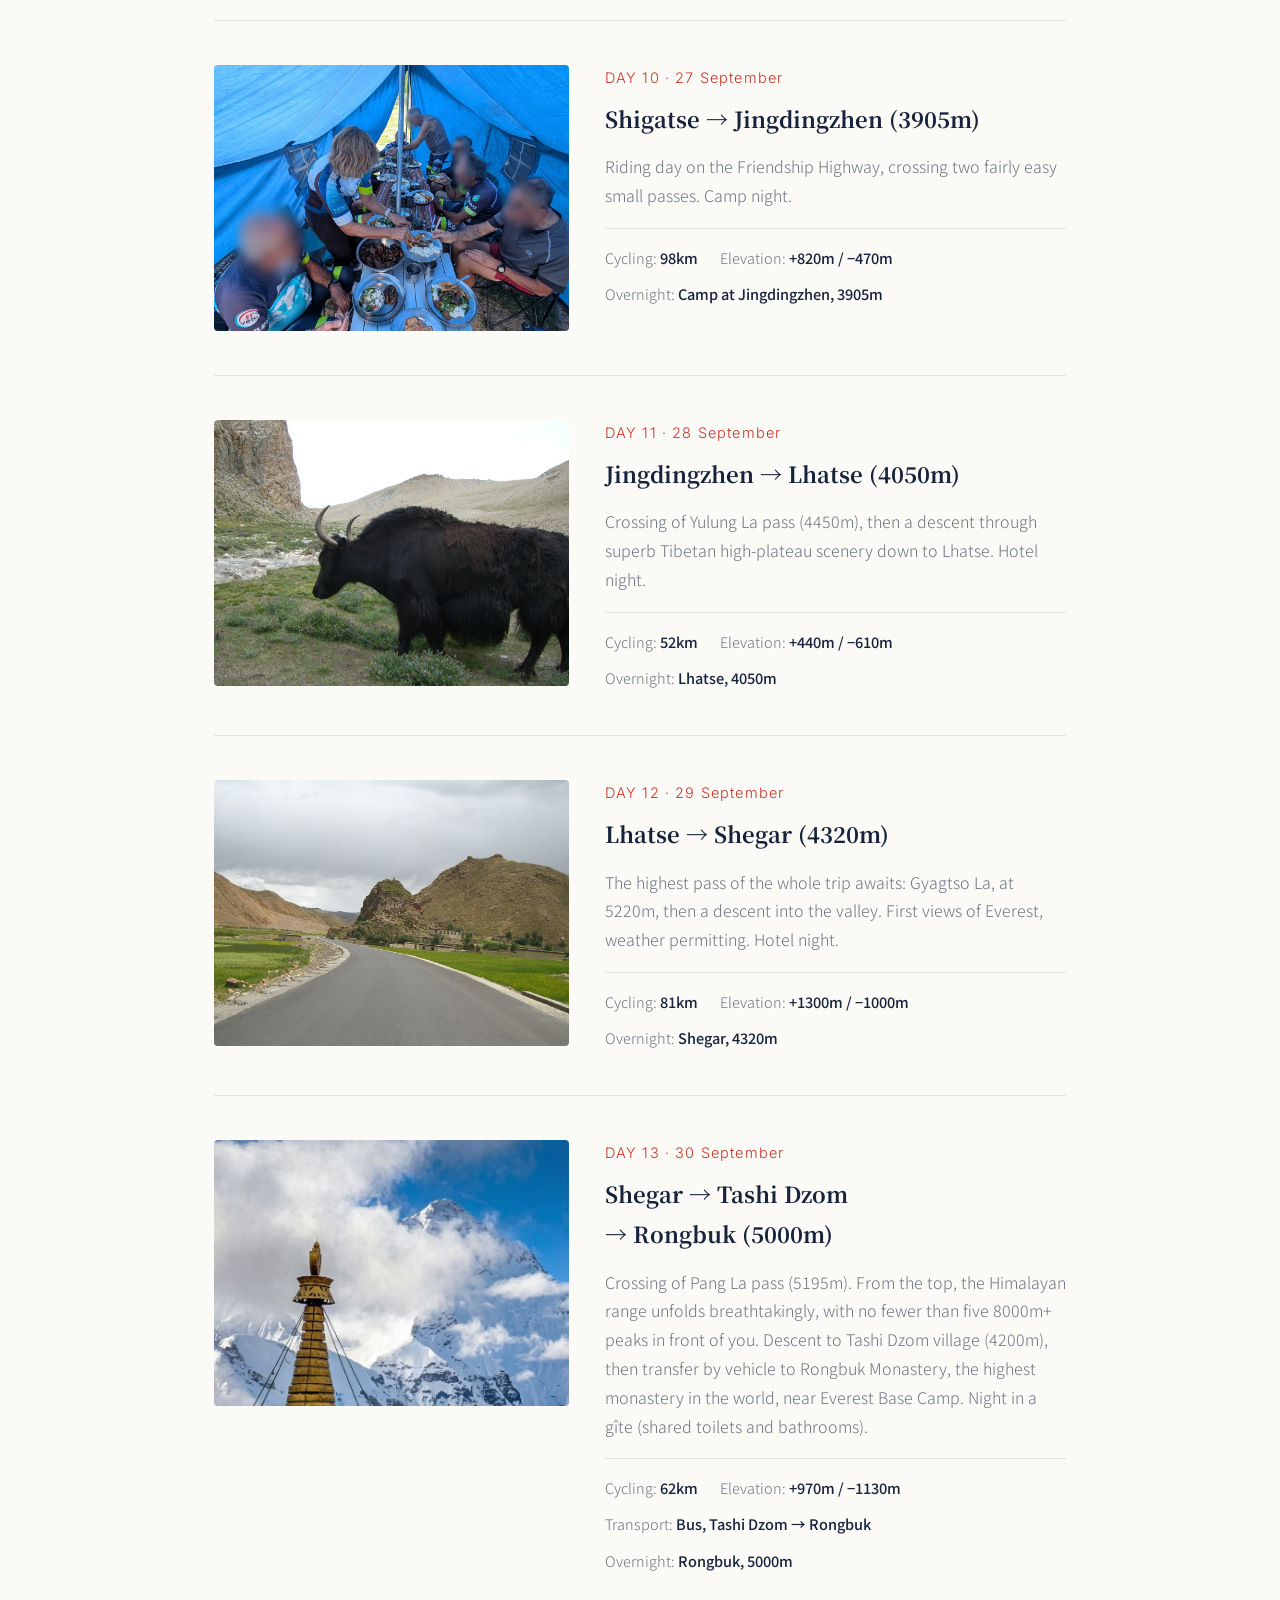
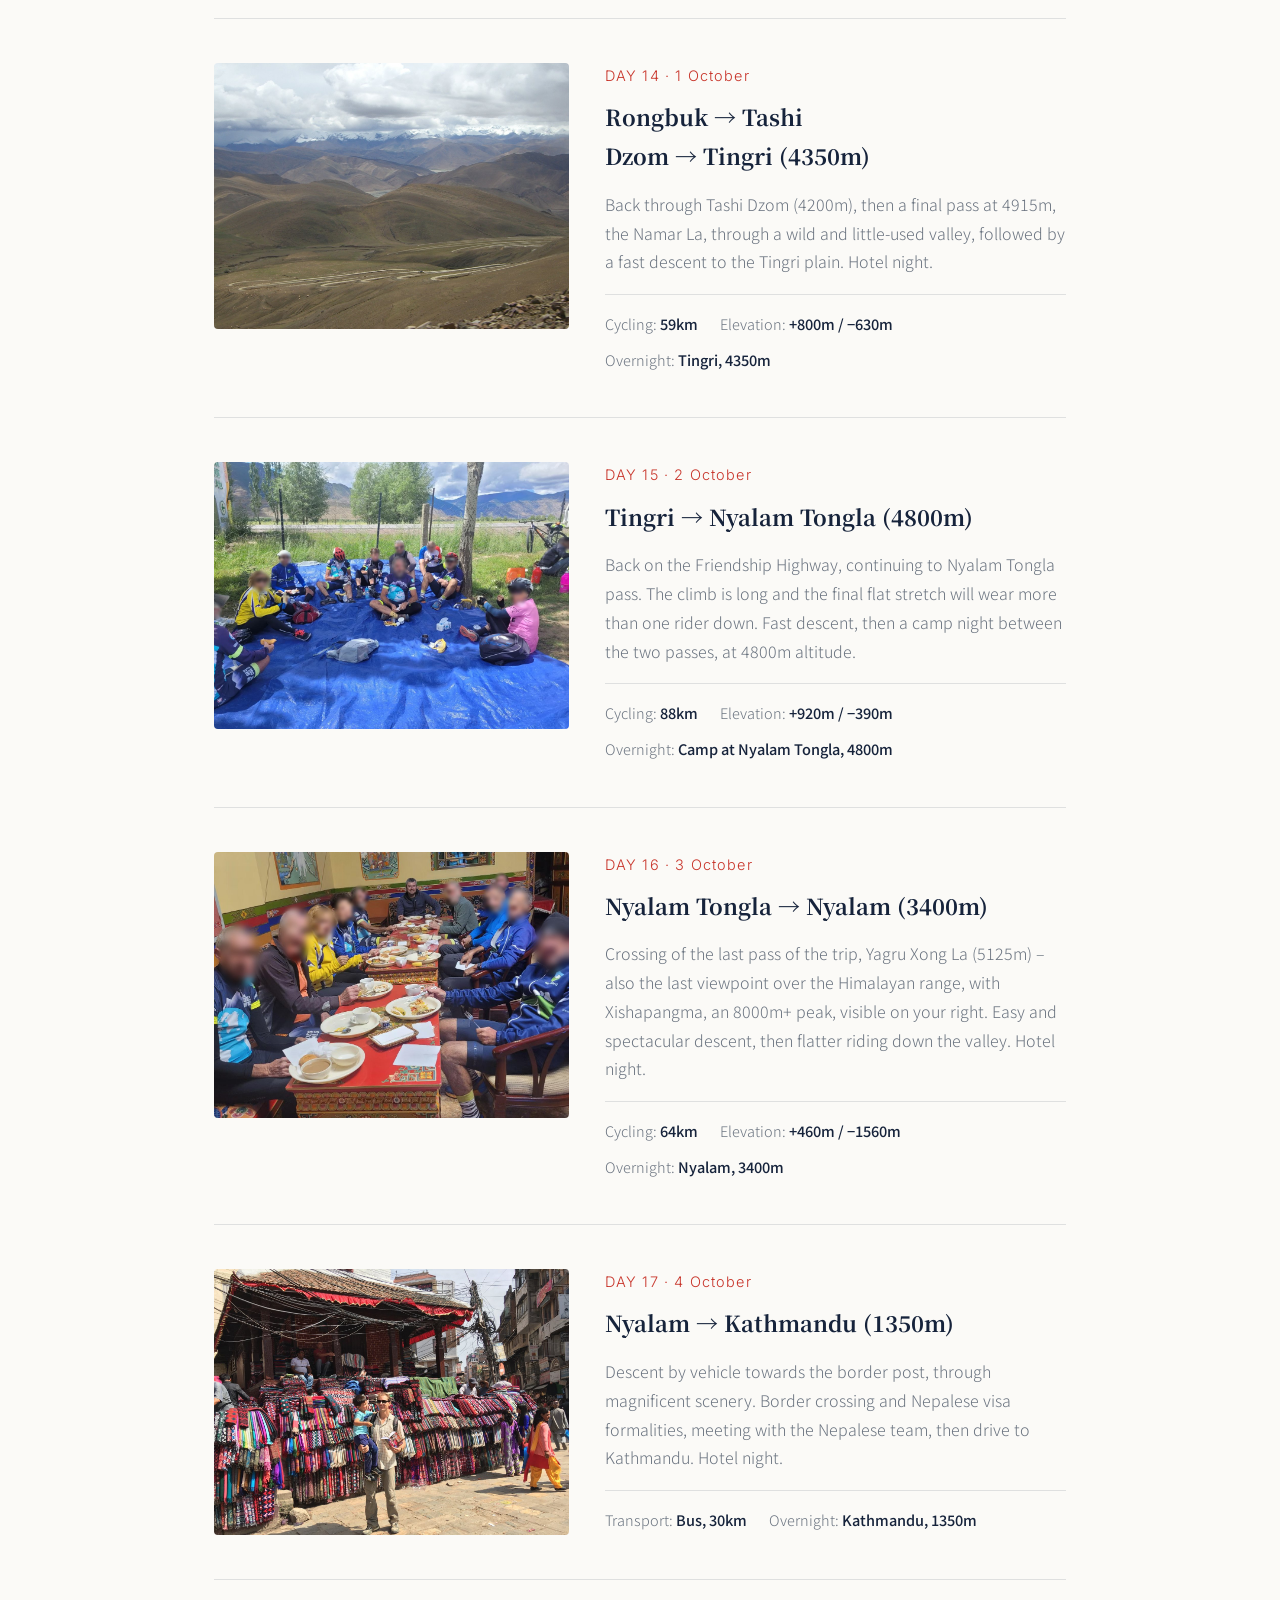
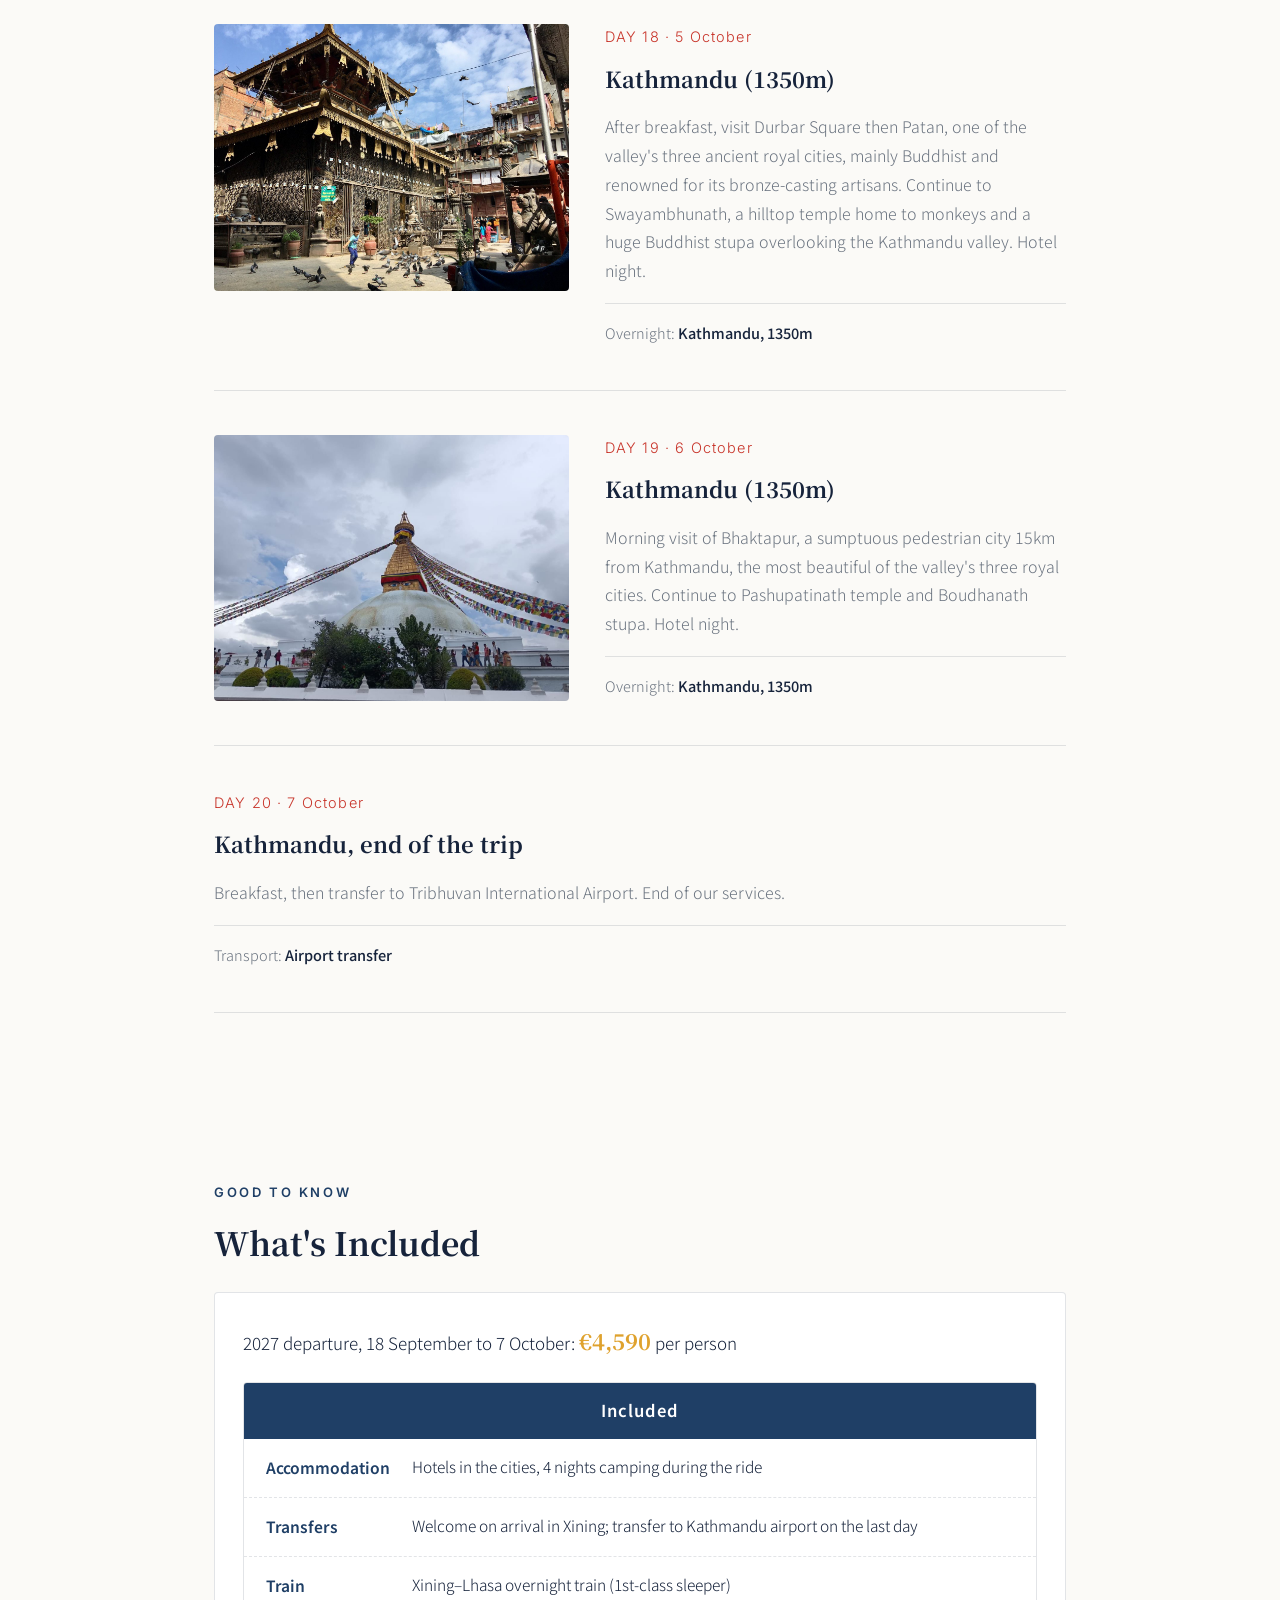
==== commit 2e97ca3d: "Lhassa à 3 700 m (itinéraire et profil) ; pied de page : Horizon Chine, sans APST Co-Authored-By: Cl" ====
--- a/en/index.html
+++ b/en/index.html
@@ -442,9 +442,9 @@
       <div class="map-photo map-photo-lg" style="background:#0D1420;padding:18px 14px 8px;">
         <svg viewBox="0 0 1100 380" style="width:100%;height:auto;display:block;" role="img" aria-label="Elevation profile, Lhasa to Kathmandu">
   <line x1="58" y1="330.0" x2="1076.0" y2="330.0" stroke="rgba(255,255,255,0.12)" stroke-width="1"></line><text x="48" y="334.0" text-anchor="end" font-family="Inter,sans-serif" font-size="10" fill="#9FADC2">1000 m</text><line x1="58" y1="263.3" x2="1076.0" y2="263.3" stroke="rgba(255,255,255,0.12)" stroke-width="1"></line><text x="48" y="267.3" text-anchor="end" font-family="Inter,sans-serif" font-size="10" fill="#9FADC2">2000 m</text><line x1="58" y1="196.7" x2="1076.0" y2="196.7" stroke="rgba(255,255,255,0.12)" stroke-width="1"></line><text x="48" y="200.7" text-anchor="end" font-family="Inter,sans-serif" font-size="10" fill="#9FADC2">3000 m</text><line x1="58" y1="130.0" x2="1076.0" y2="130.0" stroke="rgba(255,255,255,0.12)" stroke-width="1"></line><text x="48" y="134.0" text-anchor="end" font-family="Inter,sans-serif" font-size="10" fill="#9FADC2">4000 m</text><line x1="58" y1="63.3" x2="1076.0" y2="63.3" stroke="rgba(255,255,255,0.12)" stroke-width="1"></line><text x="48" y="67.3" text-anchor="end" font-family="Inter,sans-serif" font-size="10" fill="#9FADC2">5000 m</text>
-  <polygon points="58.0,330.0 58.0,141.0 106.5,156.7 155.0,77.0 203.4,102.7 251.9,60.3 300.4,128.7 348.9,141.0 397.3,136.3 445.8,100.0 494.3,126.7 542.8,48.7 591.2,108.7 639.7,50.3 688.2,116.7 736.7,63.3 785.1,116.7 833.6,69.0 882.1,106.7 930.6,76.7 979.0,55.0 1027.5,170.0 1076.0,306.7 1076.0,330.0" fill="#9FC2EE" fill-opacity="0.12"></polygon>
-  <polyline points="58.0,141.0 106.5,156.7 155.0,77.0 203.4,102.7 251.9,60.3 300.4,128.7 348.9,141.0 397.3,136.3 445.8,100.0 494.3,126.7 542.8,48.7 591.2,108.7 639.7,50.3 688.2,116.7 736.7,63.3 785.1,116.7 833.6,69.0 882.1,106.7 930.6,76.7 979.0,55.0 1027.5,170.0 1076.0,306.7" fill="none" stroke="#9FC2EE" stroke-width="2.4" stroke-linejoin="round" stroke-linecap="round"></polyline>
-  <circle cx="58.0" cy="141.0" r="3" fill="#0D1420" stroke="#9FC2EE" stroke-width="1.6"></circle><circle cx="106.5" cy="156.7" r="3" fill="#0D1420" stroke="#9FC2EE" stroke-width="1.6"></circle><circle cx="155.0" cy="77.0" r="4.5" fill="#DFA22E" stroke="#0D1420" stroke-width="1.6"></circle><circle cx="203.4" cy="102.7" r="3" fill="#0D1420" stroke="#9FC2EE" stroke-width="1.6"></circle><circle cx="251.9" cy="60.3" r="4.5" fill="#DFA22E" stroke="#0D1420" stroke-width="1.6"></circle><circle cx="300.4" cy="128.7" r="3" fill="#0D1420" stroke="#9FC2EE" stroke-width="1.6"></circle><circle cx="348.9" cy="141.0" r="3" fill="#0D1420" stroke="#9FC2EE" stroke-width="1.6"></circle><circle cx="397.3" cy="136.3" r="3" fill="#0D1420" stroke="#9FC2EE" stroke-width="1.6"></circle><circle cx="445.8" cy="100.0" r="4.5" fill="#DFA22E" stroke="#0D1420" stroke-width="1.6"></circle><circle cx="494.3" cy="126.7" r="3" fill="#0D1420" stroke="#9FC2EE" stroke-width="1.6"></circle><circle cx="542.8" cy="48.7" r="4.5" fill="#DFA22E" stroke="#0D1420" stroke-width="1.6"></circle><circle cx="591.2" cy="108.7" r="3" fill="#0D1420" stroke="#9FC2EE" stroke-width="1.6"></circle><circle cx="639.7" cy="50.3" r="4.5" fill="#DFA22E" stroke="#0D1420" stroke-width="1.6"></circle><circle cx="736.7" cy="63.3" r="3" fill="#0D1420" stroke="#9FC2EE" stroke-width="1.6"></circle><circle cx="833.6" cy="69.0" r="4.5" fill="#DFA22E" stroke="#0D1420" stroke-width="1.6"></circle><circle cx="882.1" cy="106.7" r="3" fill="#0D1420" stroke="#9FC2EE" stroke-width="1.6"></circle><circle cx="930.6" cy="76.7" r="3" fill="#0D1420" stroke="#9FC2EE" stroke-width="1.6"></circle><circle cx="979.0" cy="55.0" r="4.5" fill="#DFA22E" stroke="#0D1420" stroke-width="1.6"></circle><circle cx="1027.5" cy="170.0" r="3" fill="#0D1420" stroke="#9FC2EE" stroke-width="1.6"></circle><circle cx="1076.0" cy="306.7" r="3" fill="#0D1420" stroke="#9FC2EE" stroke-width="1.6"></circle>
+  <polygon points="58.0,330.0 58.0,150.0 106.5,156.7 155.0,77.0 203.4,102.7 251.9,60.3 300.4,128.7 348.9,141.0 397.3,136.3 445.8,100.0 494.3,126.7 542.8,48.7 591.2,108.7 639.7,50.3 688.2,116.7 736.7,63.3 785.1,116.7 833.6,69.0 882.1,106.7 930.6,76.7 979.0,55.0 1027.5,170.0 1076.0,306.7 1076.0,330.0" fill="#9FC2EE" fill-opacity="0.12"></polygon>
+  <polyline points="58.0,150.0 106.5,156.7 155.0,77.0 203.4,102.7 251.9,60.3 300.4,128.7 348.9,141.0 397.3,136.3 445.8,100.0 494.3,126.7 542.8,48.7 591.2,108.7 639.7,50.3 688.2,116.7 736.7,63.3 785.1,116.7 833.6,69.0 882.1,106.7 930.6,76.7 979.0,55.0 1027.5,170.0 1076.0,306.7" fill="none" stroke="#9FC2EE" stroke-width="2.4" stroke-linejoin="round" stroke-linecap="round"></polyline>
+  <circle cx="58.0" cy="150.0" r="3" fill="#0D1420" stroke="#9FC2EE" stroke-width="1.6"></circle><circle cx="106.5" cy="156.7" r="3" fill="#0D1420" stroke="#9FC2EE" stroke-width="1.6"></circle><circle cx="155.0" cy="77.0" r="4.5" fill="#DFA22E" stroke="#0D1420" stroke-width="1.6"></circle><circle cx="203.4" cy="102.7" r="3" fill="#0D1420" stroke="#9FC2EE" stroke-width="1.6"></circle><circle cx="251.9" cy="60.3" r="4.5" fill="#DFA22E" stroke="#0D1420" stroke-width="1.6"></circle><circle cx="300.4" cy="128.7" r="3" fill="#0D1420" stroke="#9FC2EE" stroke-width="1.6"></circle><circle cx="348.9" cy="141.0" r="3" fill="#0D1420" stroke="#9FC2EE" stroke-width="1.6"></circle><circle cx="397.3" cy="136.3" r="3" fill="#0D1420" stroke="#9FC2EE" stroke-width="1.6"></circle><circle cx="445.8" cy="100.0" r="4.5" fill="#DFA22E" stroke="#0D1420" stroke-width="1.6"></circle><circle cx="494.3" cy="126.7" r="3" fill="#0D1420" stroke="#9FC2EE" stroke-width="1.6"></circle><circle cx="542.8" cy="48.7" r="4.5" fill="#DFA22E" stroke="#0D1420" stroke-width="1.6"></circle><circle cx="591.2" cy="108.7" r="3" fill="#0D1420" stroke="#9FC2EE" stroke-width="1.6"></circle><circle cx="639.7" cy="50.3" r="4.5" fill="#DFA22E" stroke="#0D1420" stroke-width="1.6"></circle><circle cx="736.7" cy="63.3" r="3" fill="#0D1420" stroke="#9FC2EE" stroke-width="1.6"></circle><circle cx="833.6" cy="69.0" r="4.5" fill="#DFA22E" stroke="#0D1420" stroke-width="1.6"></circle><circle cx="882.1" cy="106.7" r="3" fill="#0D1420" stroke="#9FC2EE" stroke-width="1.6"></circle><circle cx="930.6" cy="76.7" r="3" fill="#0D1420" stroke="#9FC2EE" stroke-width="1.6"></circle><circle cx="979.0" cy="55.0" r="4.5" fill="#DFA22E" stroke="#0D1420" stroke-width="1.6"></circle><circle cx="1027.5" cy="170.0" r="3" fill="#0D1420" stroke="#9FC2EE" stroke-width="1.6"></circle><circle cx="1076.0" cy="306.7" r="3" fill="#0D1420" stroke="#9FC2EE" stroke-width="1.6"></circle>
   <text x="155.0" y="64.0" text-anchor="middle" font-family="Inter,sans-serif" font-weight="600" font-size="10.5" fill="#fff">Khampa La</text><text x="155.0" y="75.0" text-anchor="middle" font-family="Inter,sans-serif" font-size="9.5" fill="#DFA22E">4795 m</text><text x="251.9" y="47.3" text-anchor="middle" font-family="Inter,sans-serif" font-weight="600" font-size="10.5" fill="#fff">Karo La</text><text x="251.9" y="58.3" text-anchor="middle" font-family="Inter,sans-serif" font-size="9.5" fill="#DFA22E">5045 m</text><text x="445.8" y="87.0" text-anchor="middle" font-family="Inter,sans-serif" font-weight="600" font-size="10.5" fill="#fff">Yulung La</text><text x="445.8" y="98.0" text-anchor="middle" font-family="Inter,sans-serif" font-size="9.5" fill="#DFA22E">4450 m</text><text x="542.8" y="35.7" text-anchor="middle" font-family="Inter,sans-serif" font-weight="600" font-size="10.5" fill="#fff">Gyagtso La</text><text x="542.8" y="46.7" text-anchor="middle" font-family="Inter,sans-serif" font-size="9.5" fill="#DFA22E">5220 m</text><text x="639.7" y="37.3" text-anchor="middle" font-family="Inter,sans-serif" font-weight="600" font-size="10.5" fill="#fff">Pang La</text><text x="639.7" y="48.3" text-anchor="middle" font-family="Inter,sans-serif" font-size="9.5" fill="#DFA22E">5195 m</text><text x="833.6" y="56.0" text-anchor="middle" font-family="Inter,sans-serif" font-weight="600" font-size="10.5" fill="#fff">Namar La</text><text x="833.6" y="67.0" text-anchor="middle" font-family="Inter,sans-serif" font-size="9.5" fill="#DFA22E">4915 m</text><text x="979.0" y="42.0" text-anchor="middle" font-family="Inter,sans-serif" font-weight="600" font-size="10.5" fill="#fff">Yagru Xong La</text><text x="979.0" y="53.0" text-anchor="middle" font-family="Inter,sans-serif" font-size="9.5" fill="#DFA22E">5125 m</text>
   <text x="58.0" y="350" text-anchor="middle" font-family="Inter,sans-serif" font-size="9" fill="#9FADC2">Lhasa</text><text x="106.5" y="350" text-anchor="middle" font-family="Inter,sans-serif" font-size="9" fill="#9FADC2">Quxu</text><text x="203.4" y="350" text-anchor="middle" font-family="Inter,sans-serif" font-size="9" fill="#9FADC2">Nagarze</text><text x="300.4" y="350" text-anchor="middle" font-family="Inter,sans-serif" font-size="9" fill="#9FADC2">Gyantse</text><text x="348.9" y="350" text-anchor="middle" font-family="Inter,sans-serif" font-size="9" fill="#9FADC2">Shigatse</text><text x="397.3" y="350" text-anchor="middle" font-family="Inter,sans-serif" font-size="9" fill="#9FADC2">Jingdingzhen</text><text x="494.3" y="350" text-anchor="middle" font-family="Inter,sans-serif" font-size="9" fill="#9FADC2">Lhatse</text><text x="591.2" y="350" text-anchor="middle" font-family="Inter,sans-serif" font-size="9" fill="#9FADC2">Shegar</text><text x="736.7" y="350" text-anchor="middle" font-family="Inter,sans-serif" font-size="9" fill="#9FADC2">Rongbuk</text><text x="882.1" y="350" text-anchor="middle" font-family="Inter,sans-serif" font-size="9" fill="#9FADC2">Tingri</text><text x="930.6" y="350" text-anchor="middle" font-family="Inter,sans-serif" font-size="9" fill="#9FADC2">Nyalam Tongla</text><text x="1027.5" y="350" text-anchor="middle" font-family="Inter,sans-serif" font-size="9" fill="#9FADC2">Nyalam</text><text x="1076.0" y="350" text-anchor="middle" font-family="Inter,sans-serif" font-size="9" fill="#9FADC2">Kathmandu</text><circle cx="688.2" cy="116.7" r="3" fill="#0D1420" stroke="#9FC2EE" stroke-width="1.6"></circle><circle cx="785.1" cy="116.7" r="3" fill="#0D1420" stroke="#9FC2EE" stroke-width="1.6"></circle><text x="688.2" y="350" text-anchor="middle" font-family="Inter,sans-serif" font-size="9" fill="#9FADC2">Tashi Dzom</text><text x="785.1" y="350" text-anchor="middle" font-family="Inter,sans-serif" font-size="9" fill="#9FADC2">Tashi Dzom</text>
 </svg>
@@ -454,7 +454,7 @@
       <div class="itin-strip">
 <div class="itin-row"><div class="itin-day">D1<small>18 September</small></div><div><h4>Arrival in Xining (2300m)</h4><span>Arrival in Xining, the largest city on the Tibetan plateau.</span></div></div>
 <div class="itin-row"><div class="itin-day">D2<small>19 September</small></div><div><h4>Xining → Lhasa</h4><span>Full-day visit of Kumbum Monastery, built on the birthplace of Tsongkhapa and where the explorer Alexandra David-Neel once stayed for three years.</span></div></div>
-<div class="itin-row"><div class="itin-day">D3<small>20 September</small></div><div><h4>Arrival in Lhasa (3835m)</h4><span>Evening arrival in Lhasa.</span></div></div>
+<div class="itin-row"><div class="itin-day">D3<small>20 September</small></div><div><h4>Arrival in Lhasa (3700m)</h4><span>Evening arrival in Lhasa.</span></div></div>
 <div class="itin-row"><div class="itin-day">D4<small>21 September</small></div><div><h4>Lhasa by bike</h4><span>Cycling tour of the city and its surroundings: group photo in front of the Potala, the most imposing building in Lhasa and former seat of the Tibetan government, followed by a visit to Sera and Drepung monasteries, 8km from the city centre – the largest monastic complex in Tibet.</span></div></div>
 <div class="itin-row"><div class="itin-day">D5<small>22 September</small></div><div><h4>Lhasa</h4><span>Morning visit of Jokhang Monastery, built in 647 when Buddhism was introduced to Tibet – the cradle and sacred home of Tibetan Buddhism.</span></div></div>
 <div class="itin-row"><div class="itin-day">D6<small>23 September</small></div><div><h4>Lhasa → Quxu (3600m)</h4><span>Departure towards the Chushue area, following the Lhasa river, the main tributary of the Yarlung Tsangpo (Brahmaputra).</span></div></div>
@@ -507,10 +507,10 @@
         <div class="day-photo"><img loading="lazy" decoding="async" src="/images/photo-16.jpg?v=2" alt="Snow peaks of the Tibetan plateau seen from the train"></div>
         <div>
           <div class="day-num">DAY 3 · 20 September</div>
-          <h3>Arrival in Lhasa (3835m)</h3>
+          <h3>Arrival in Lhasa (3700m)</h3>
           <p class="desc">Evening arrival in Lhasa. Welcome by your guide and transfer to your hotel.</p>
           <div class="day-stats">
-            <div class="day-stat">Overnight: <b>Lhasa, 3835m</b></div>
+            <div class="day-stat">Overnight: <b>Lhasa, 3700m</b></div>
           </div>
         </div>
       </div>
@@ -521,7 +521,7 @@
           <h3>Lhasa by bike</h3>
           <p class="desc">Cycling tour of the city and its surroundings: group photo in front of the Potala, the most imposing building in Lhasa and former seat of the Tibetan government, followed by a visit to Sera and Drepung monasteries, 8km from the city centre – the largest monastic complex in Tibet.</p>
           <div class="day-stats">
-            <div class="day-stat">Overnight: <b>Lhasa, 3835m</b></div>
+            <div class="day-stat">Overnight: <b>Lhasa, 3700m</b></div>
           </div>
         </div>
       </div>
@@ -532,7 +532,7 @@
           <h3>Lhasa</h3>
           <p class="desc">Morning visit of Jokhang Monastery, built in 647 when Buddhism was introduced to Tibet – the cradle and sacred home of Tibetan Buddhism. Free time afterwards to wander the lively Barkhor street surrounding it.</p>
           <div class="day-stats">
-            <div class="day-stat">Overnight: <b>Lhasa, 3835m</b></div>
+            <div class="day-stat">Overnight: <b>Lhasa, 3700m</b></div>
           </div>
         </div>
       </div>
@@ -844,7 +844,7 @@
         </a>
         <a class="c-row" href="https://registre-operateurs-de-voyages.atout-france.fr" target="_blank" rel="noopener" style="margin-top:2px;">
           <span class="c-icon"><svg viewBox="0 0 24 24" fill="none" stroke="currentColor" stroke-width="1.8"><path d="M12 3 4.5 6v6c0 5 3.2 8.7 7.5 9.9 4.3-1.2 7.5-4.9 7.5-9.9V6L12 3Z"></path><path d="m8.5 12 2.4 2.4L16 9.5"></path></svg></span>
-          <span class="c-text"><b>Registration &amp; guarantees:</b> Atout France IM035240001 · APST financial guarantee · check the register →</span>
+          <span class="c-text"><b>Registration:</b> Atout France IM035240001 · Horizon Chine · check the register →</span>
         </a>
       </div>
     </div>
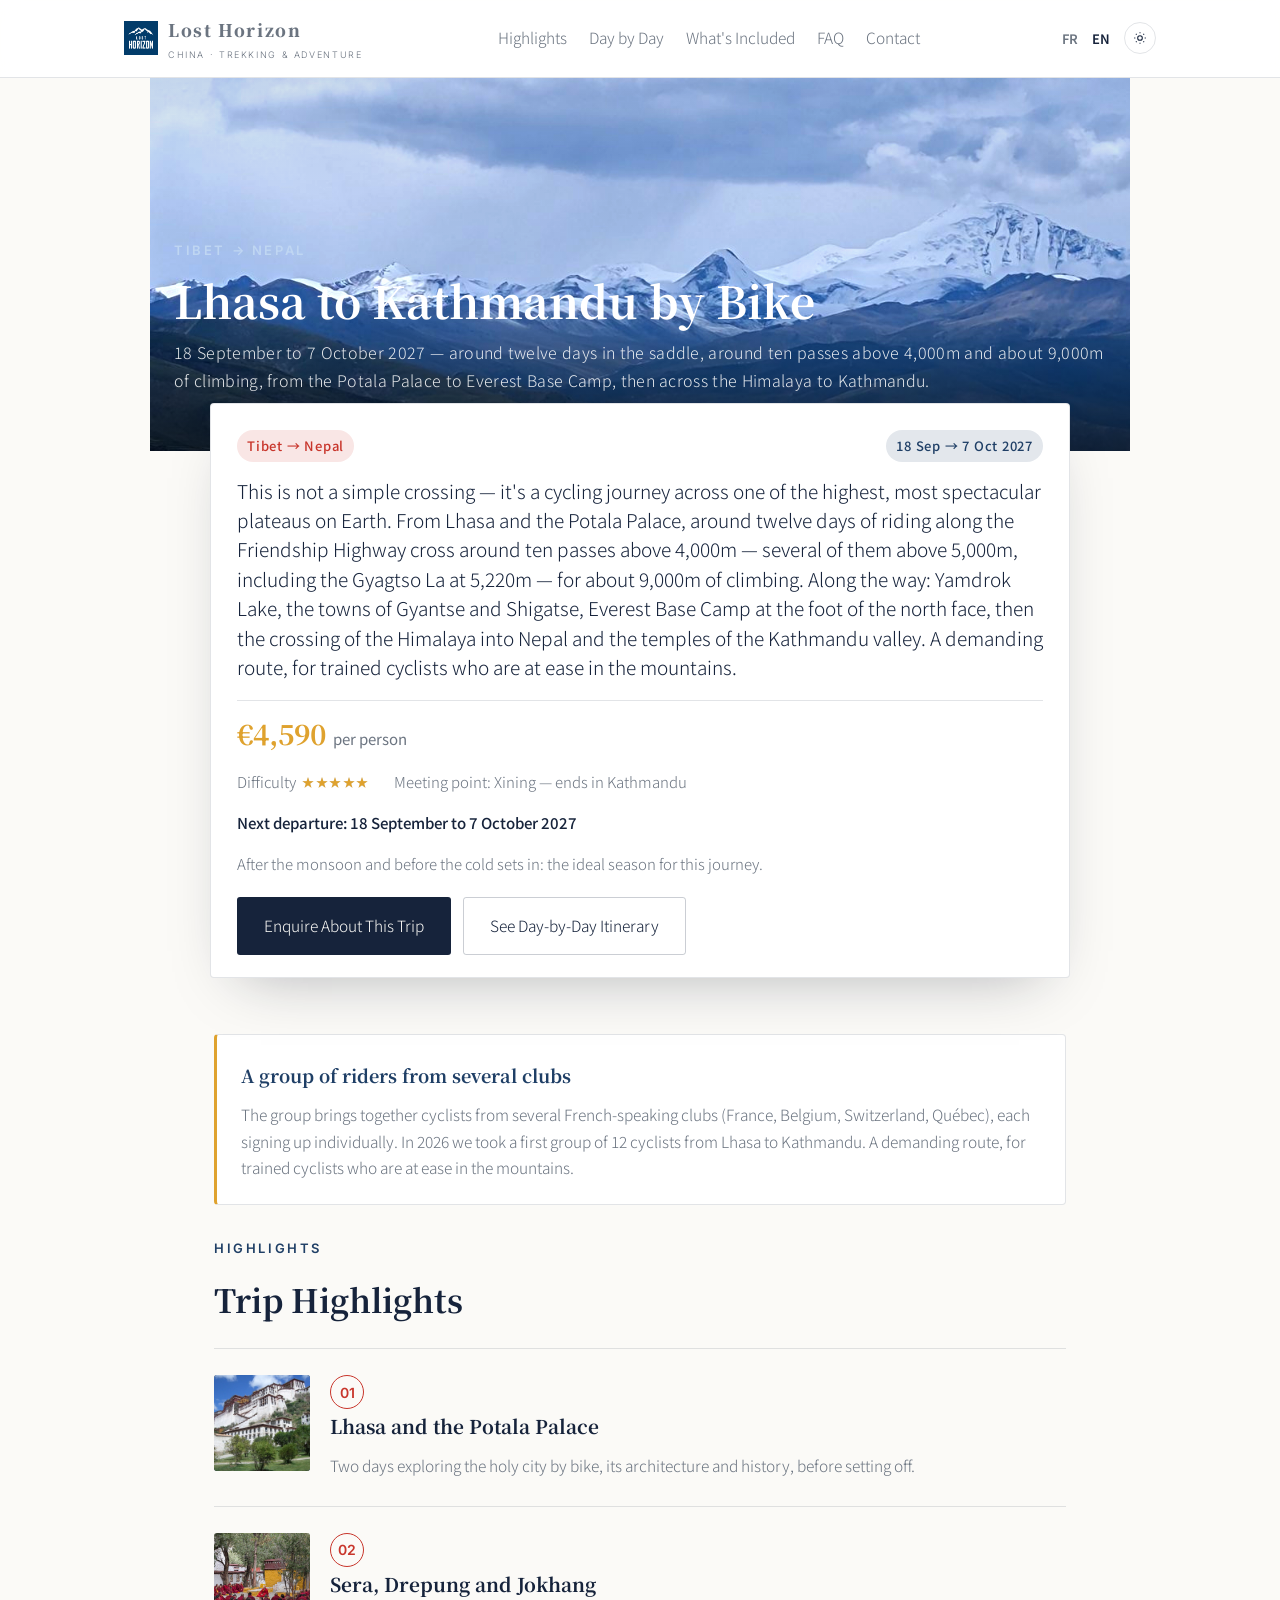
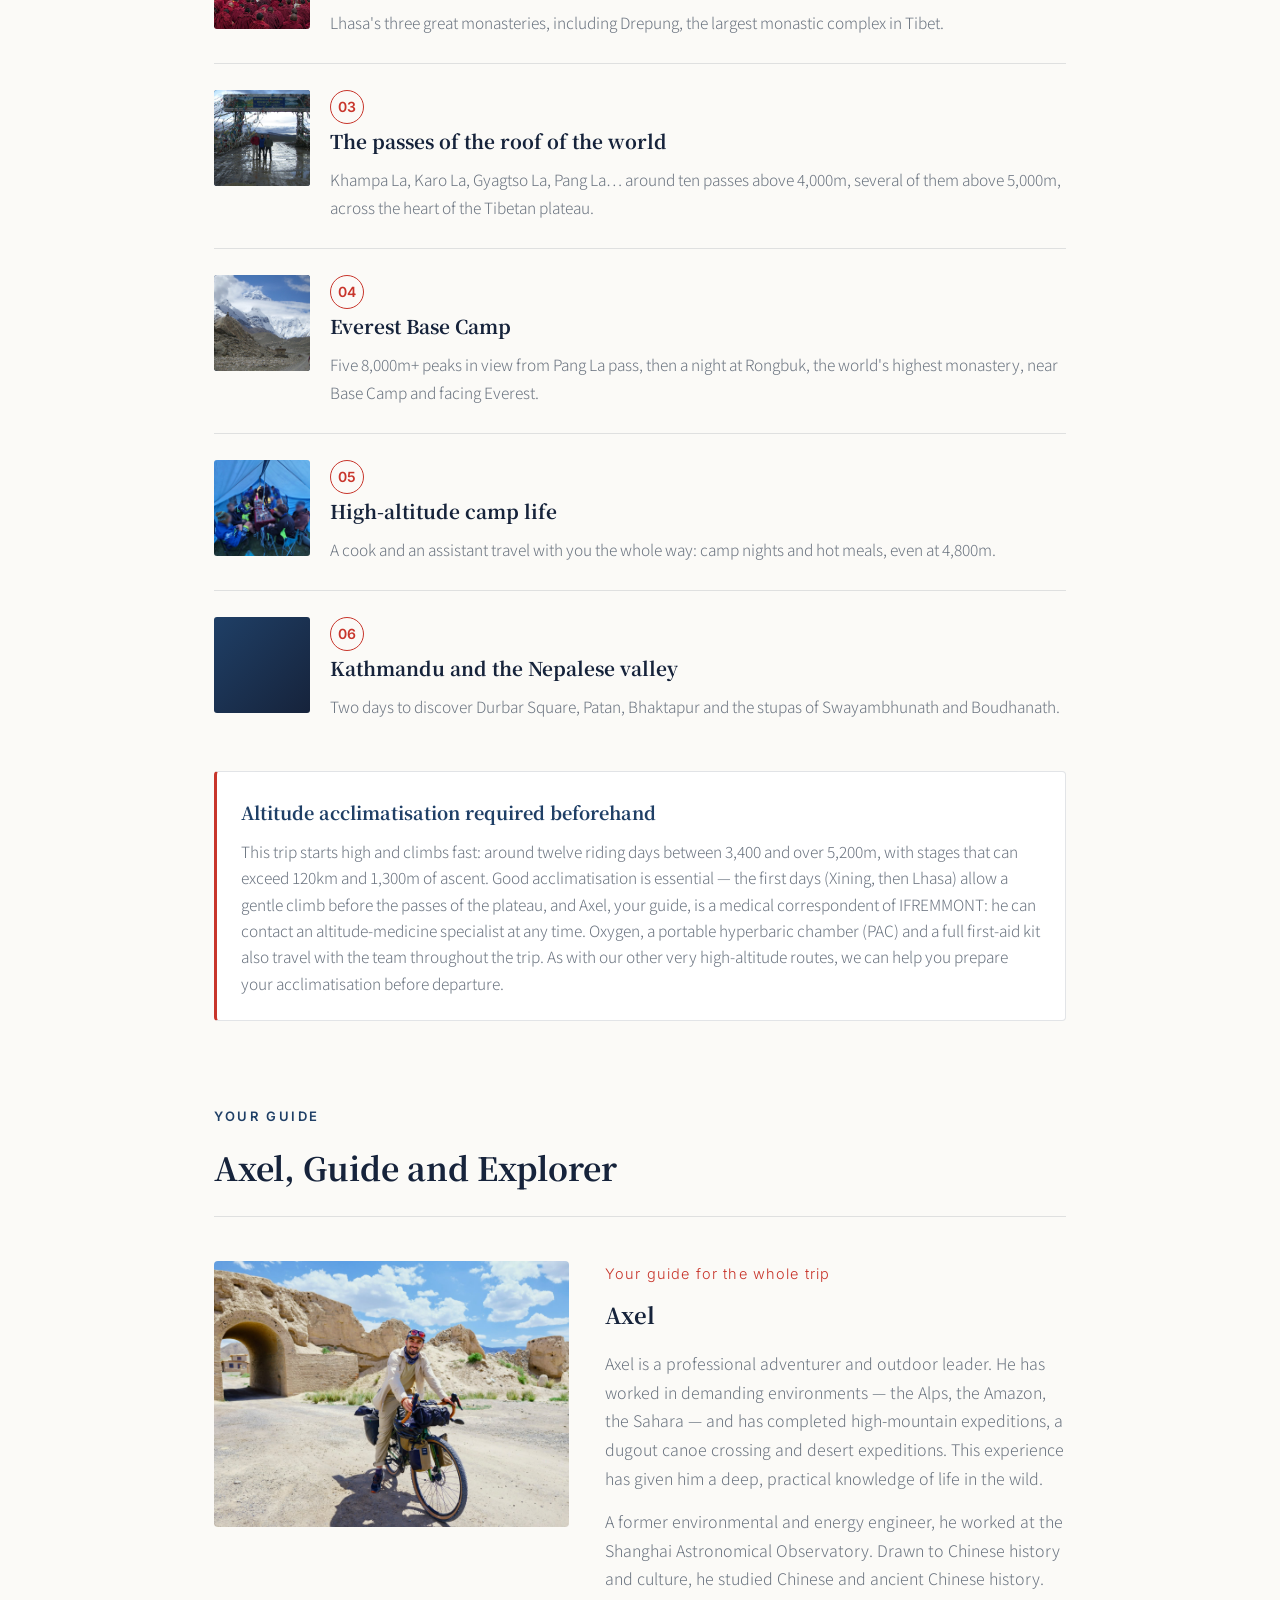
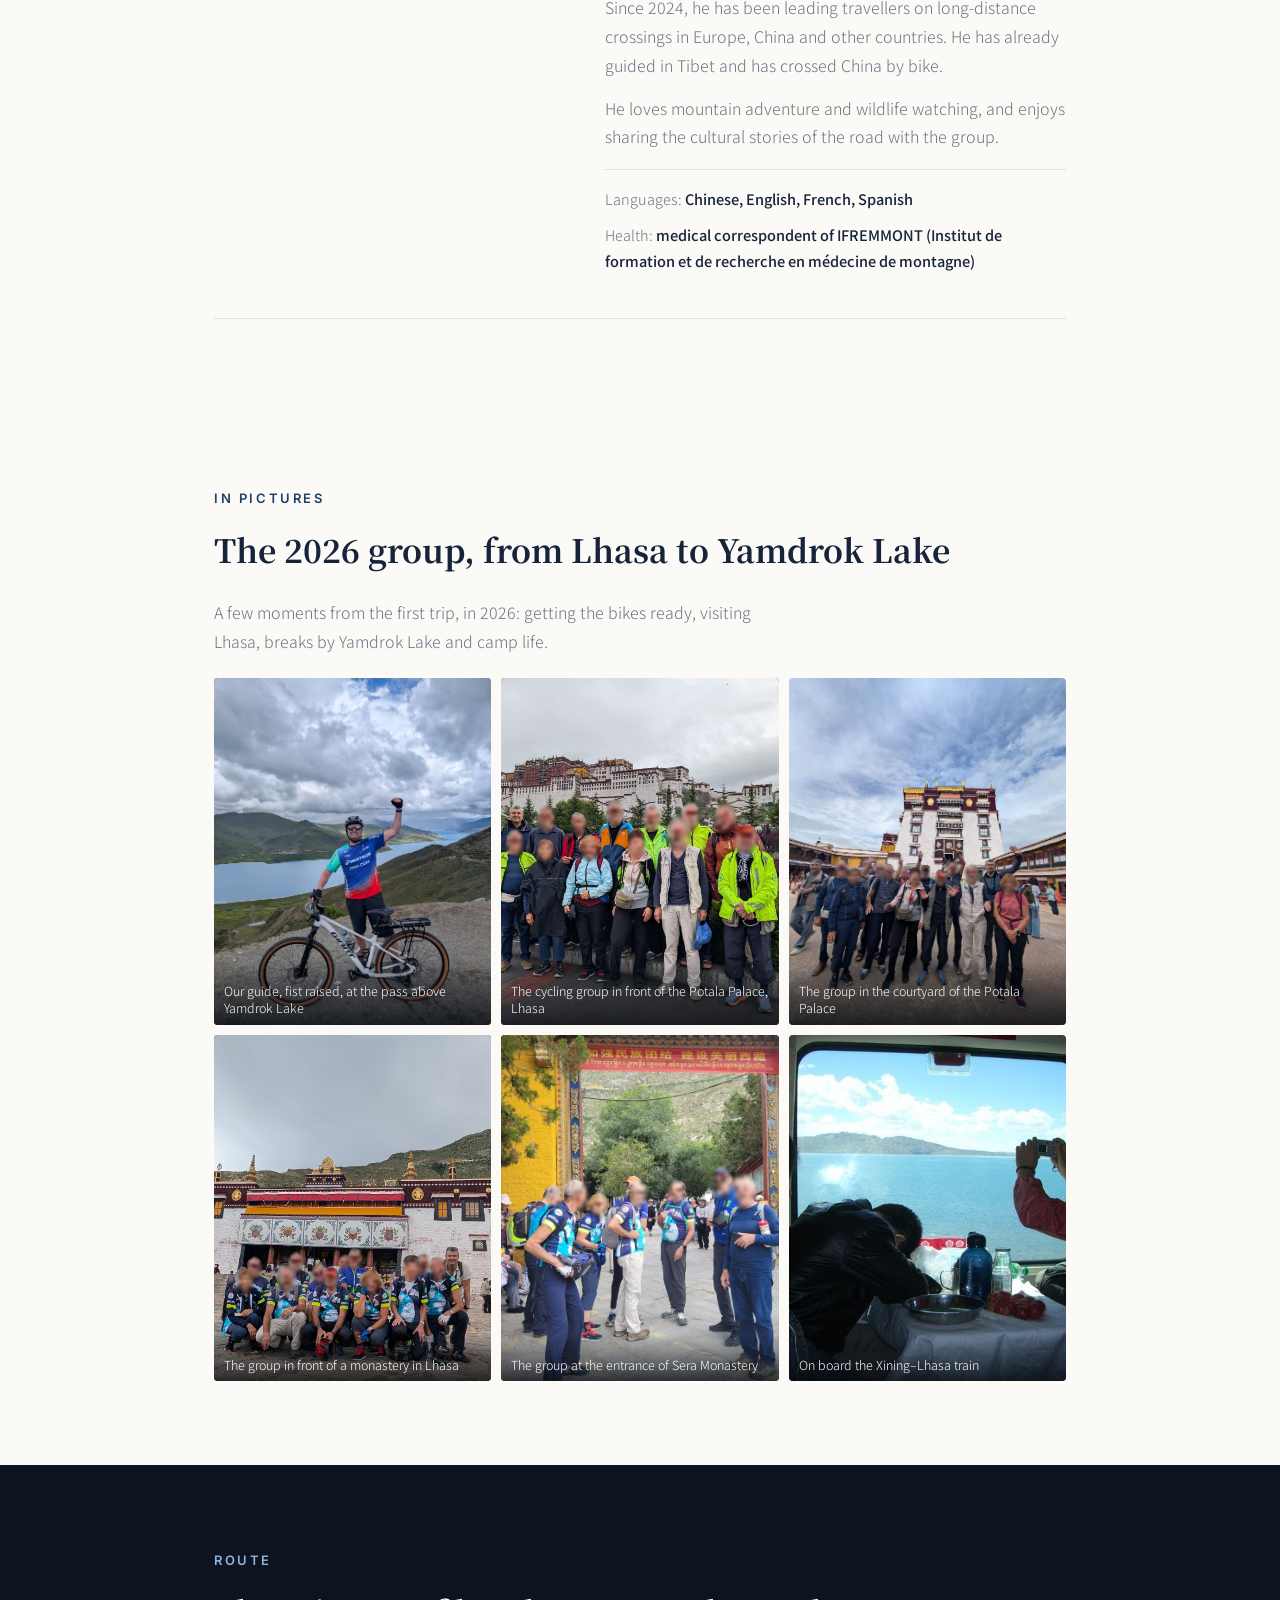
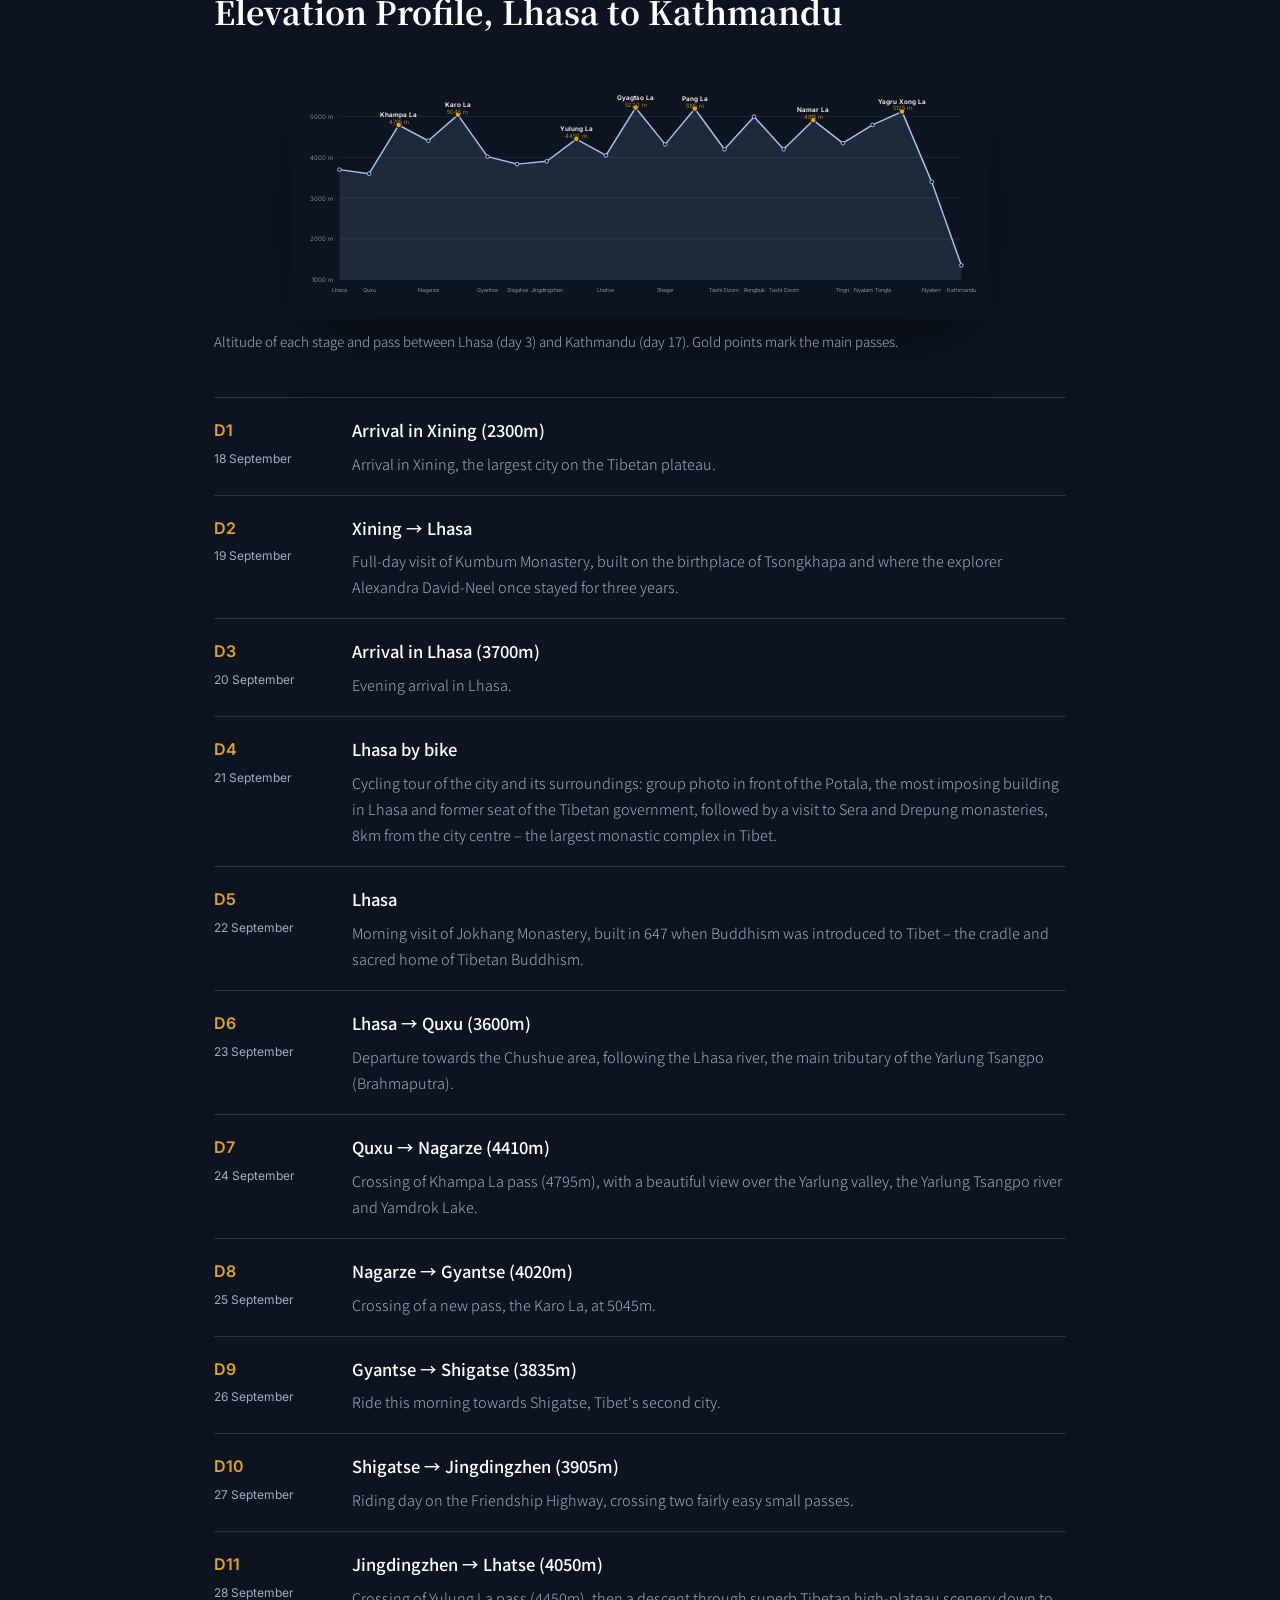
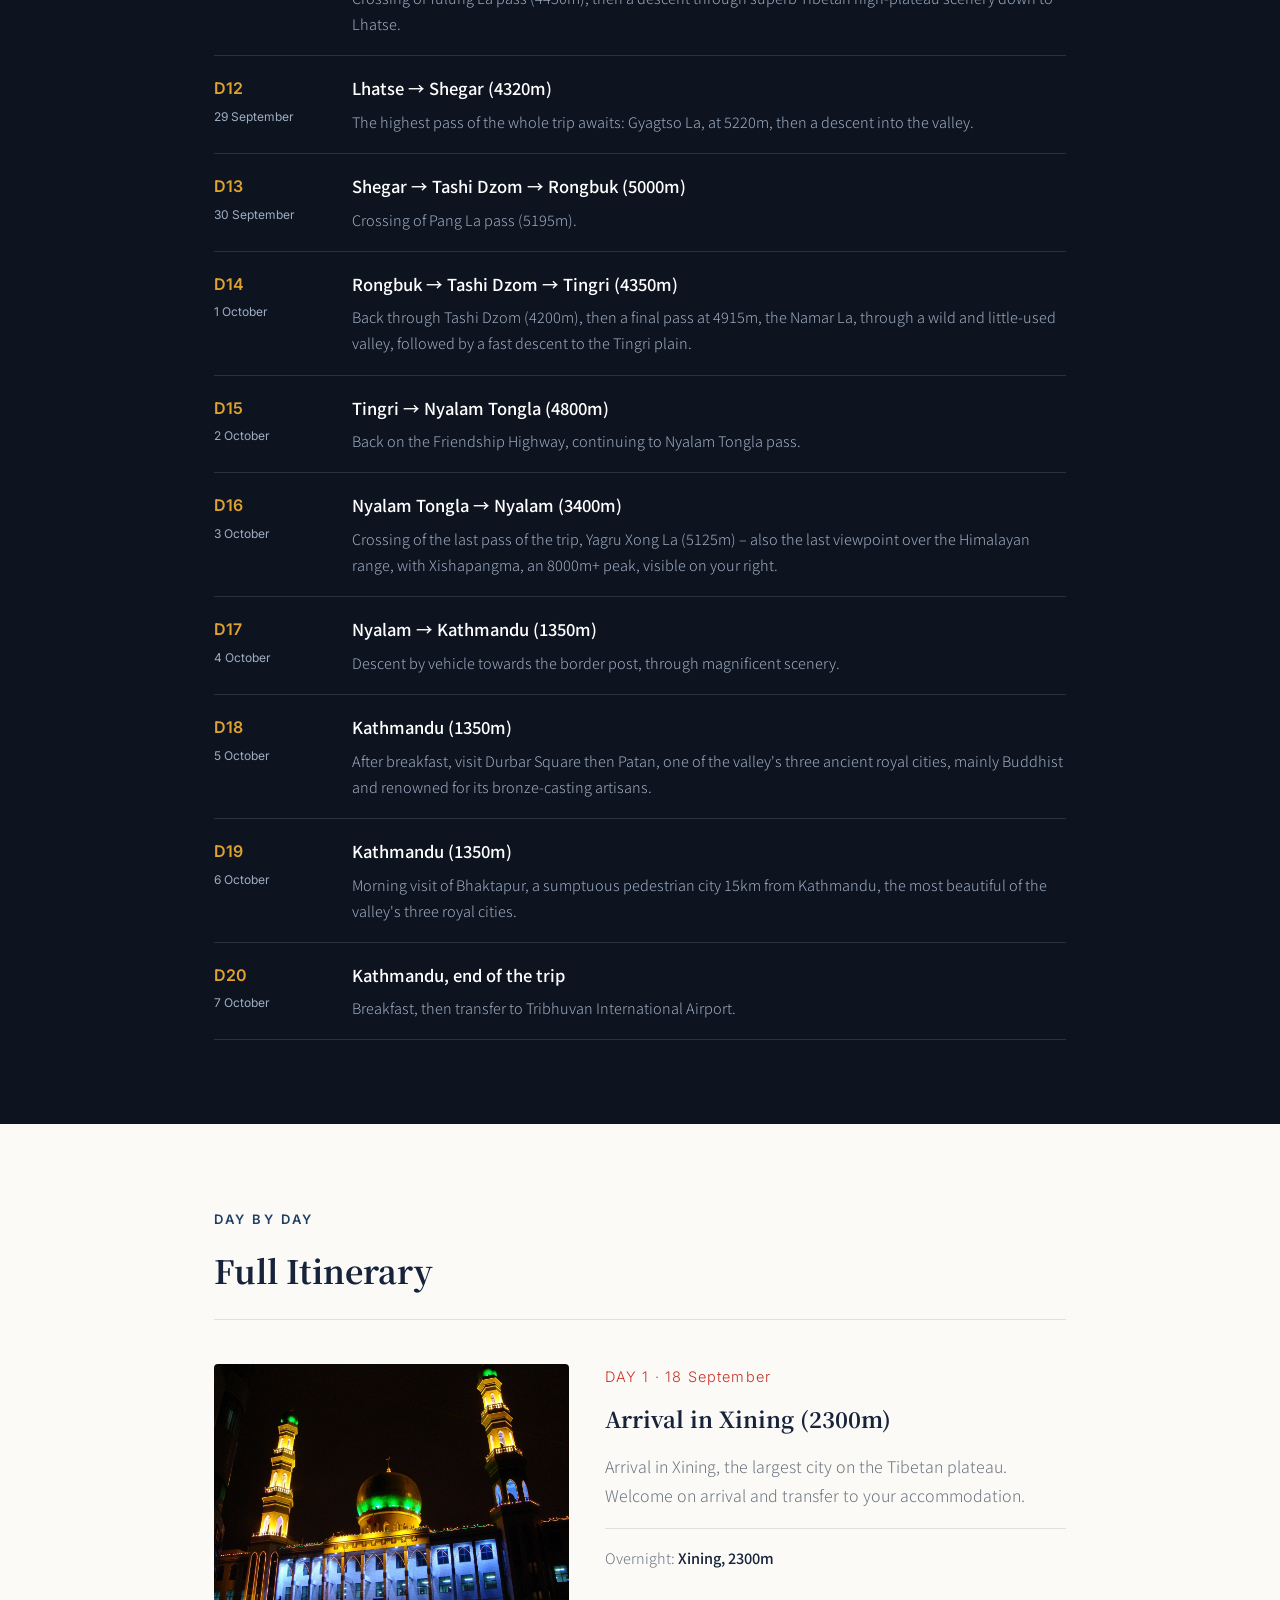
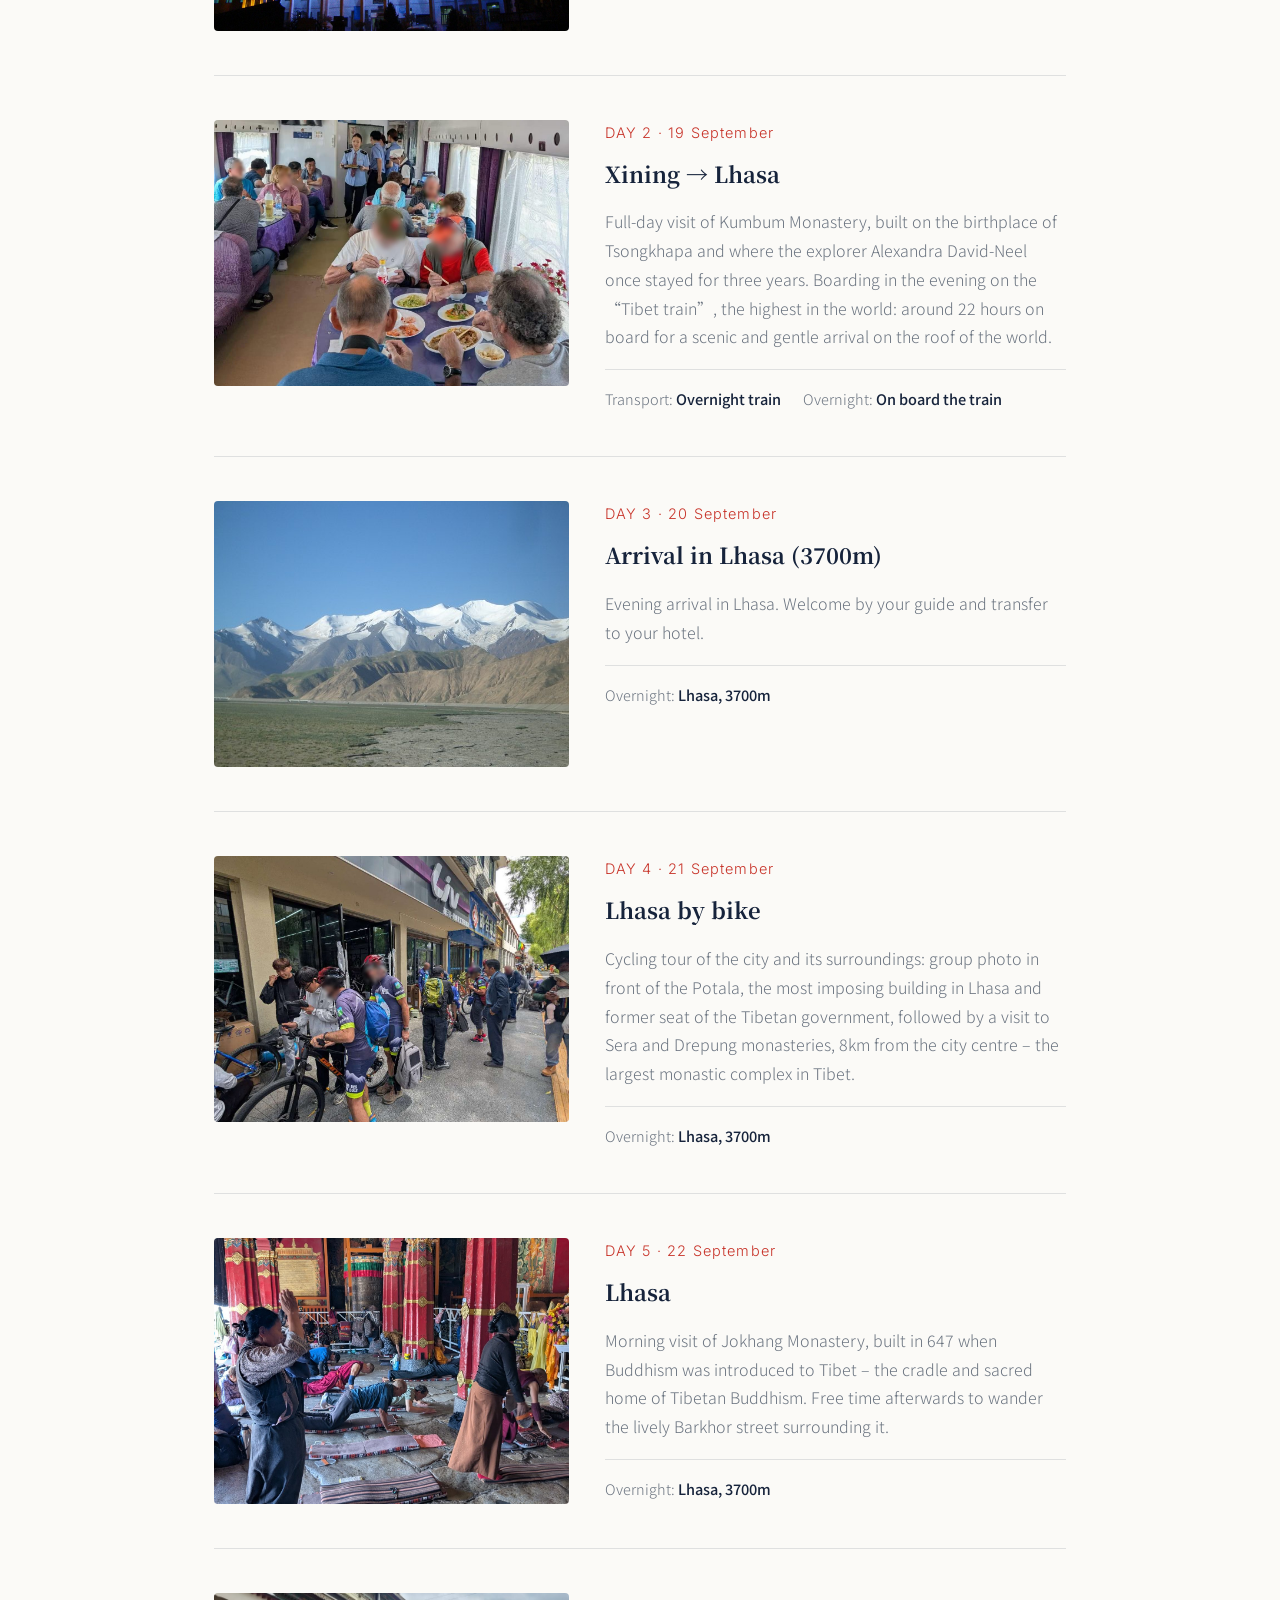
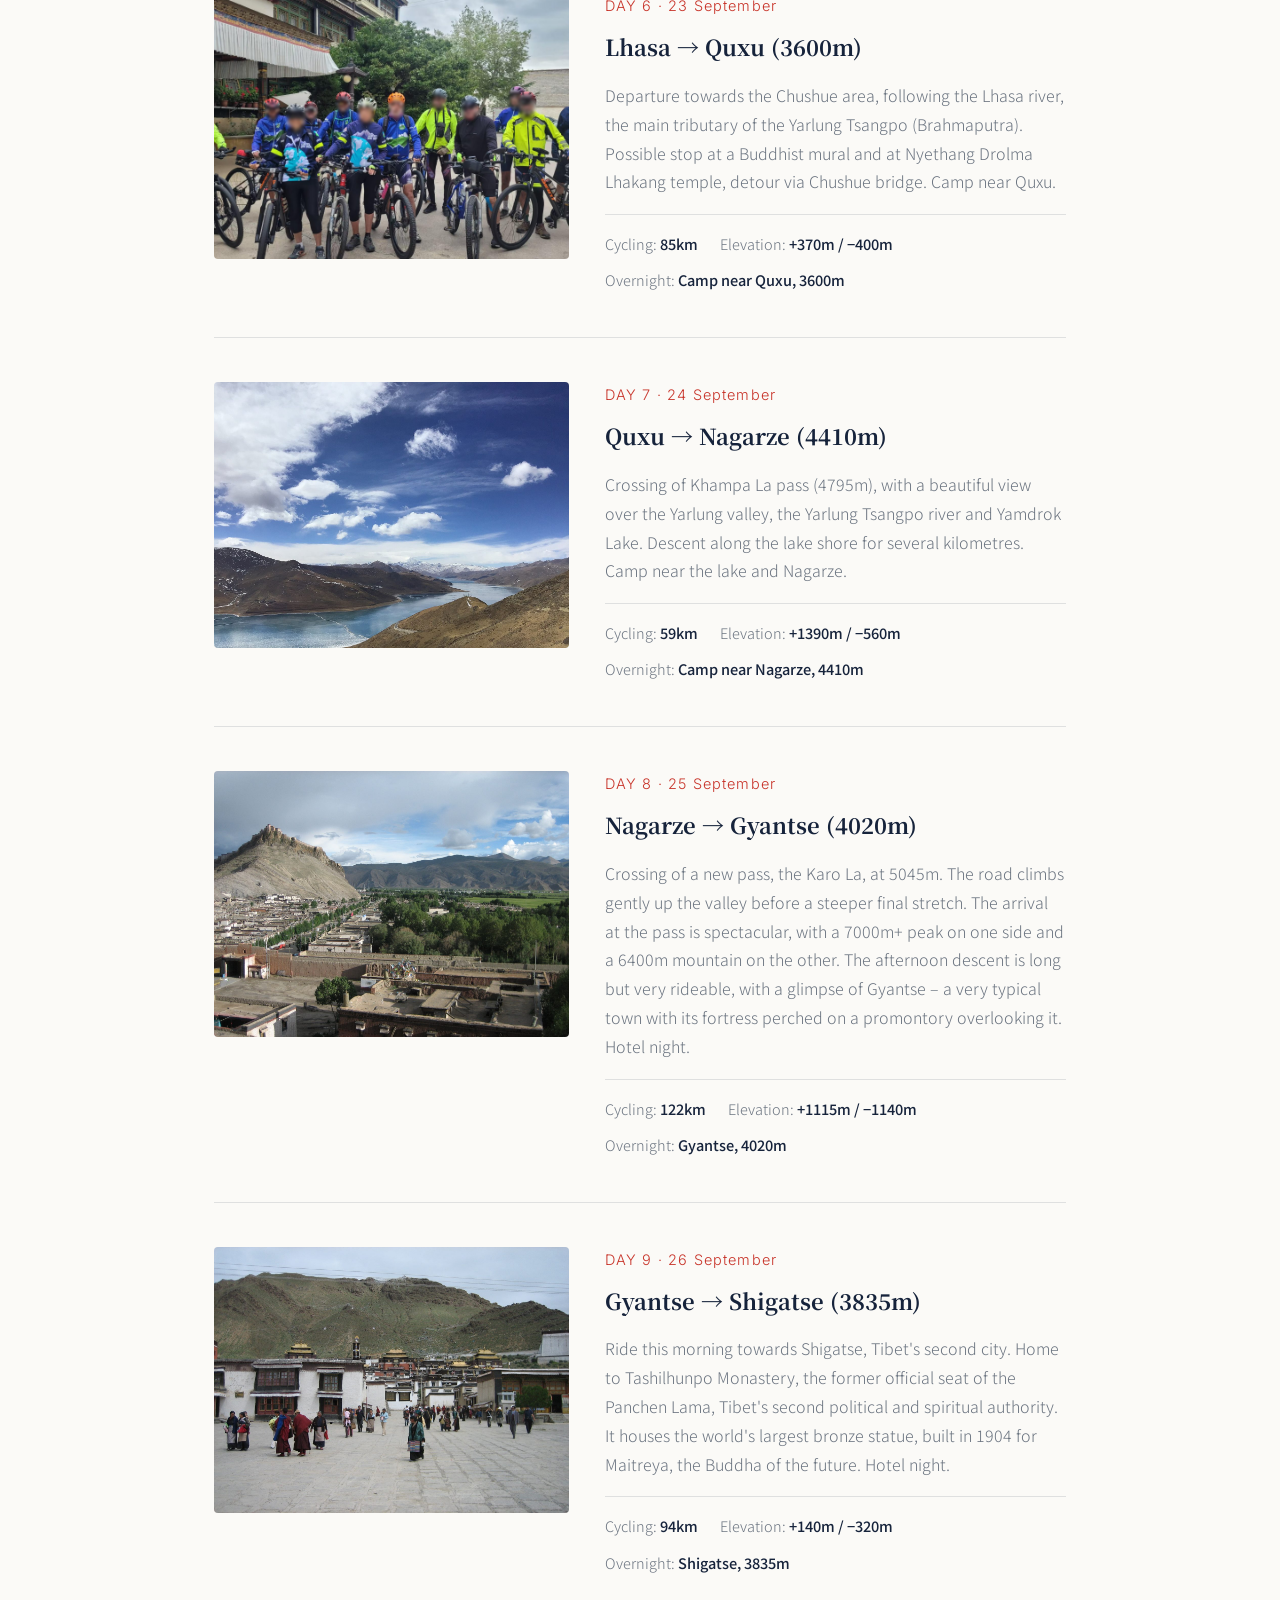
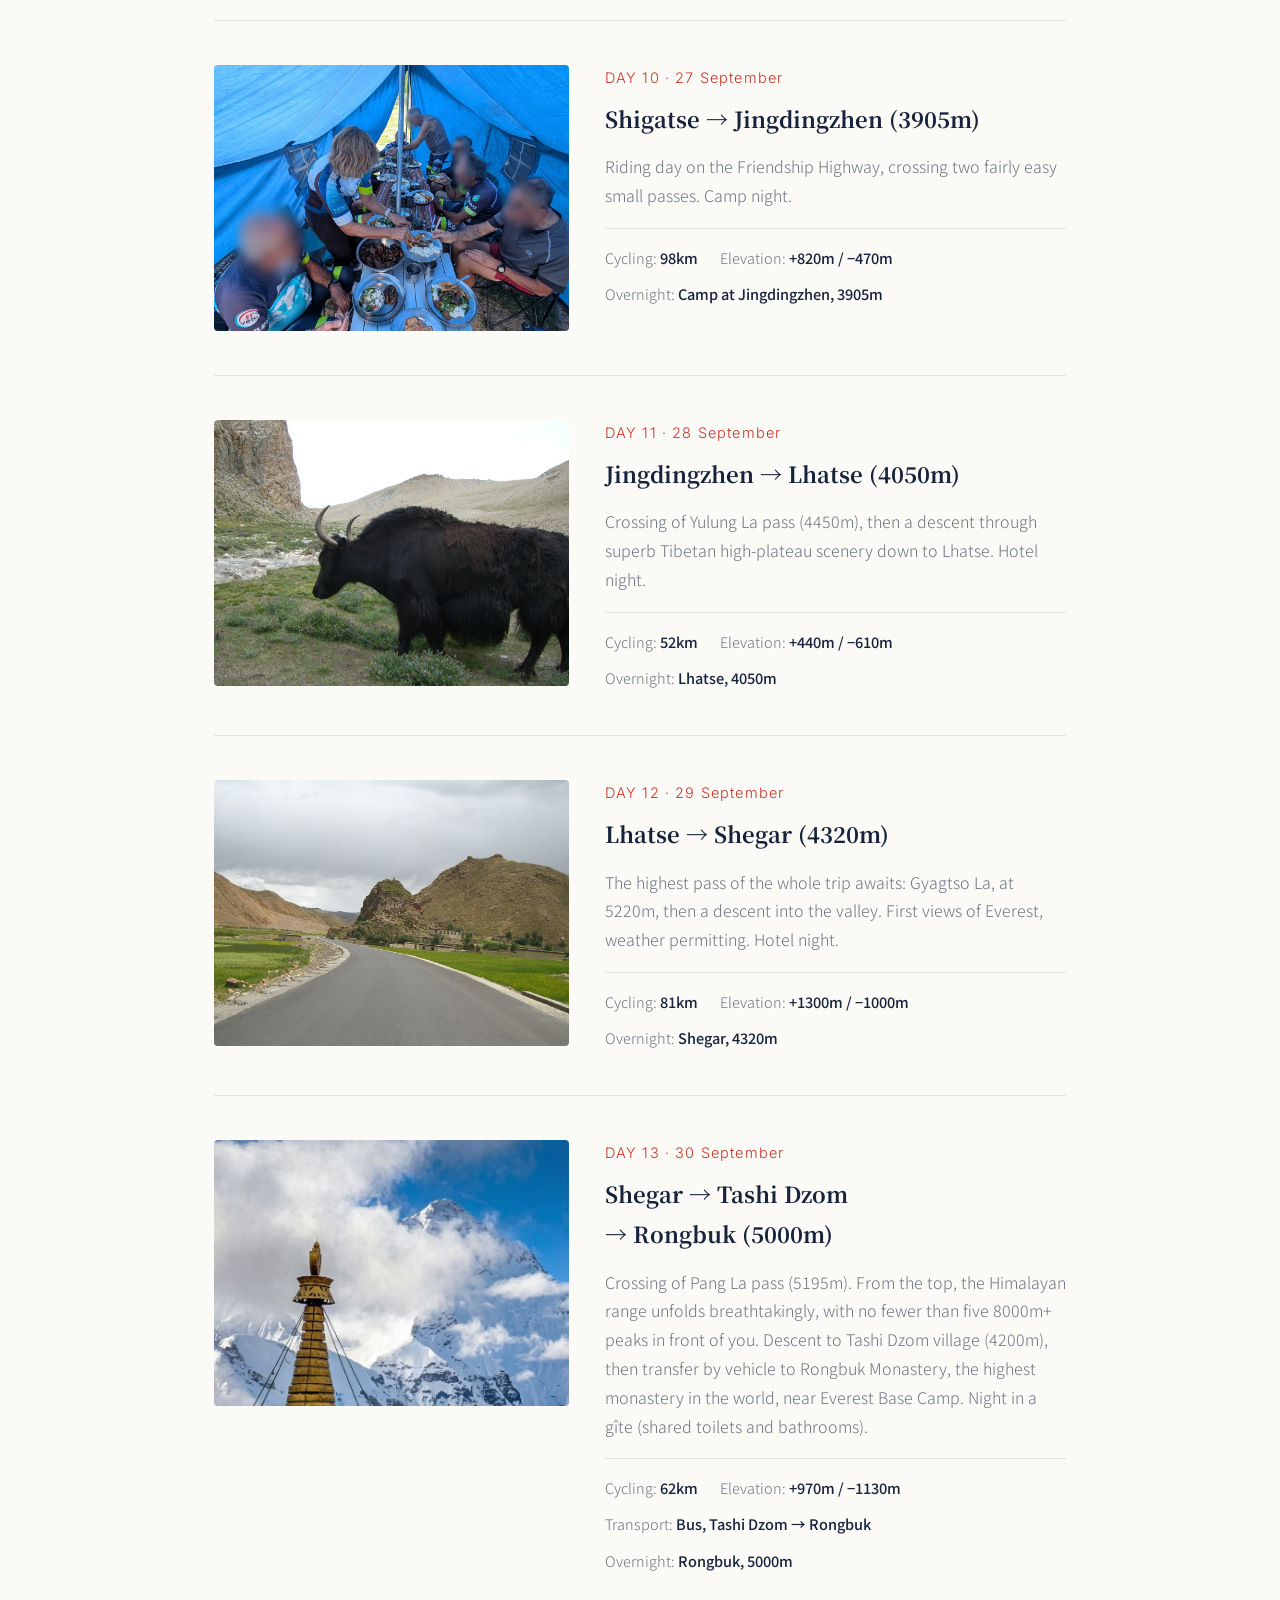
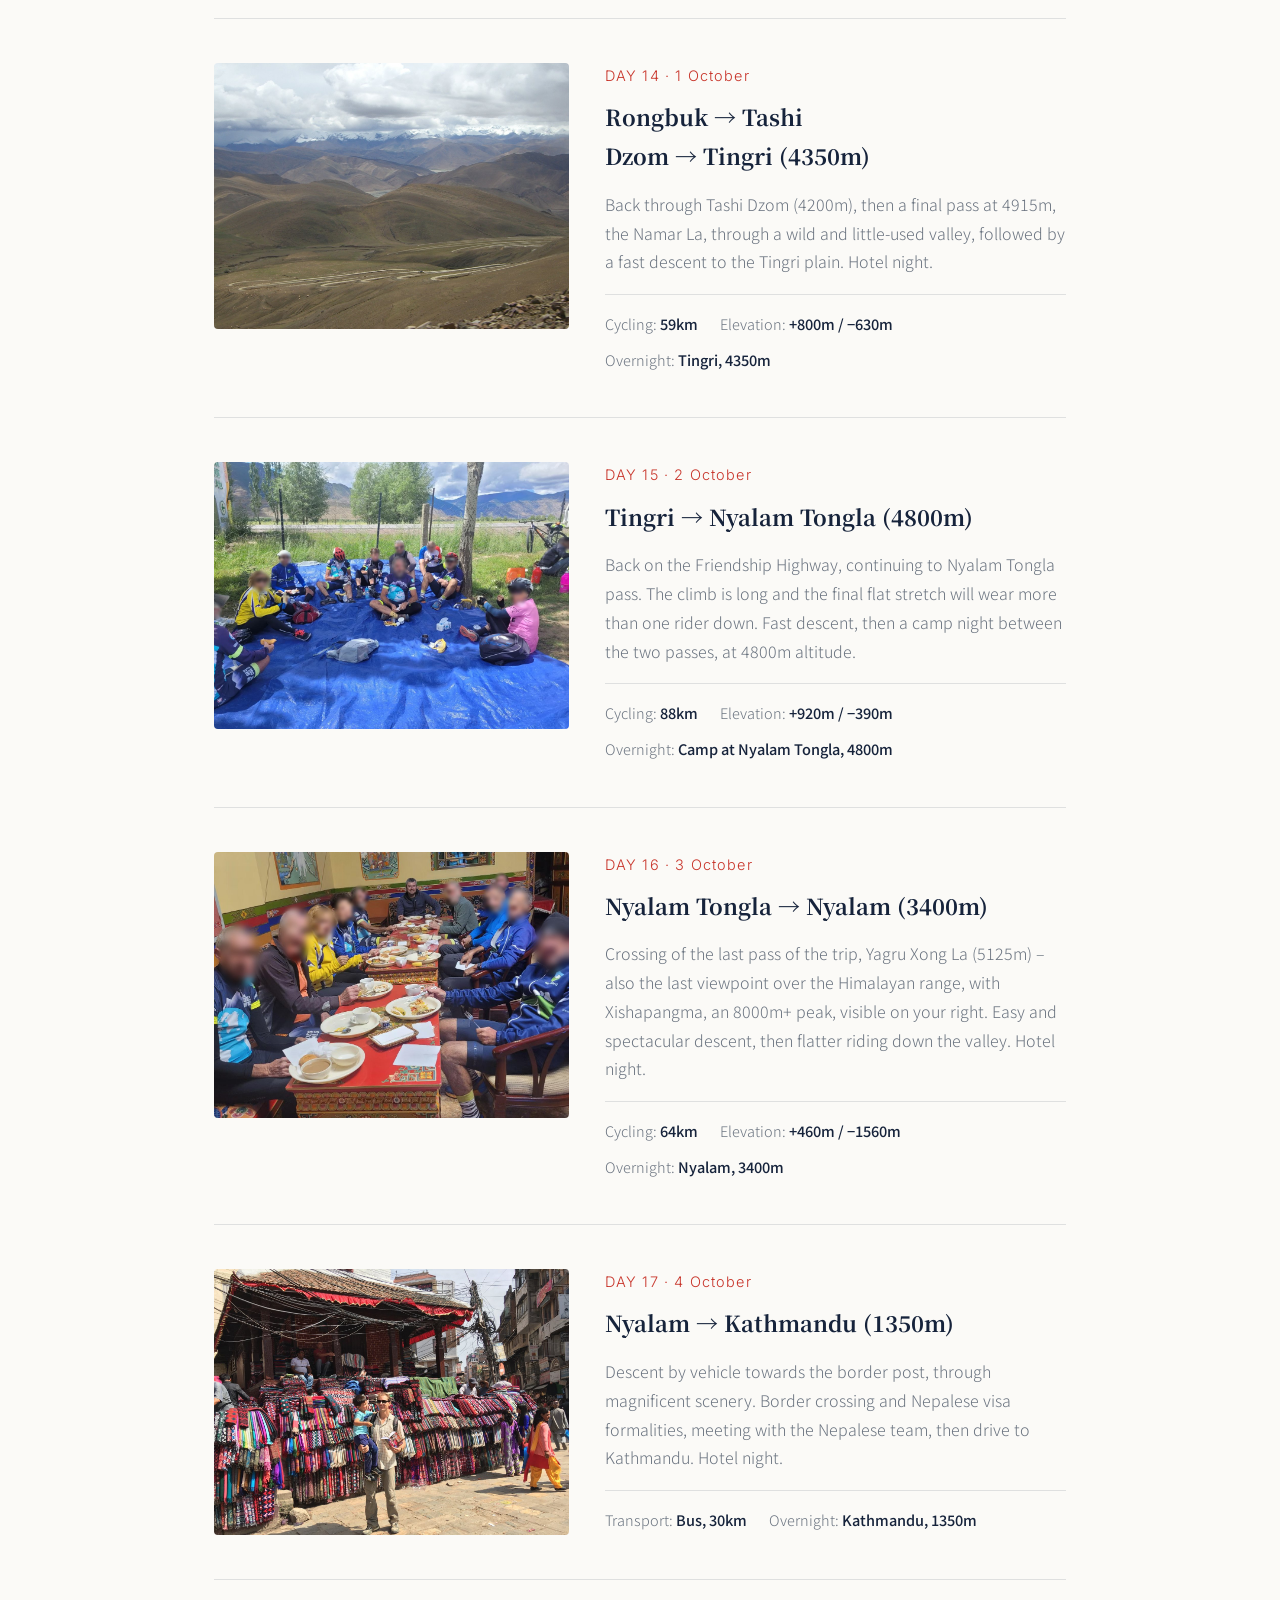
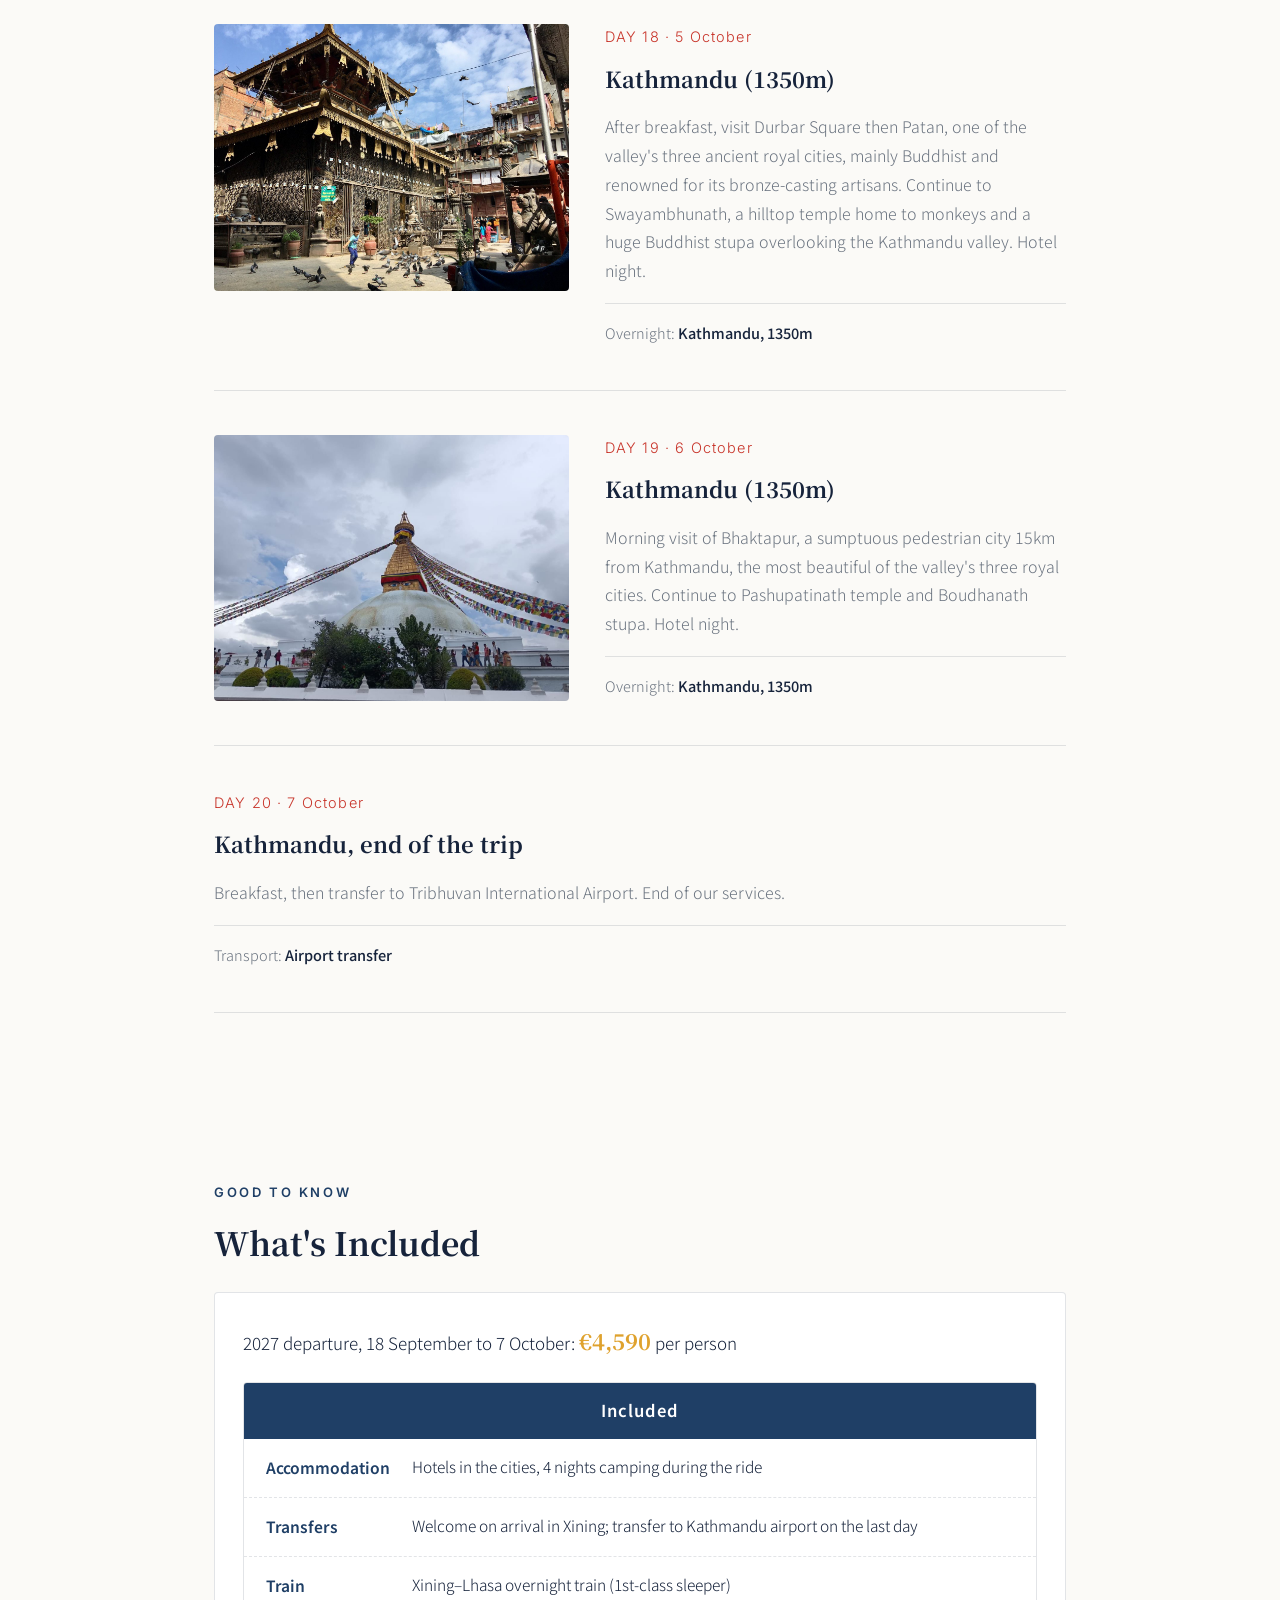
==== commit e113e6a6: "GEO : llms.txt, robots IA, JSON-LD enrichi (agence, itinéraire, édition 2027, guide), lastmod du sit" ====
--- a/en/index.html
+++ b/en/index.html
@@ -5,6 +5,7 @@
 <meta name="viewport" content="width=device-width, initial-scale=1">
 <title>Lhasa to Kathmandu by Bike — 20 days / 19 nights | Lost Horizon</title>
 <meta name="description" content="Lhasa to Kathmandu by bike, 18 September to 7 October 2027: around ten passes above 4,000m, Yamdrok Lake, Everest Base Camp and the crossing of the Himalaya to Kathmandu. Starts in Xining. €4,590 per person.">
+<meta name="robots" content="index, follow, max-snippet:-1, max-image-preview:large, max-video-preview:-1">
 <link rel="canonical" href="https://lhassa-katmandou.com/en/">
 <link rel="alternate" hreflang="fr" href="https://lhassa-katmandou.com/">
 <link rel="alternate" hreflang="en" href="https://lhassa-katmandou.com/en/">
@@ -20,6 +21,7 @@
 <meta property="og:url" content="https://lhassa-katmandou.com/en/">
 <meta property="og:image" content="https://lhassa-katmandou.com/images/photo-11.jpg?v=2">
 <meta property="og:locale" content="en_GB">
+<meta property="og:locale:alternate" content="fr_FR">
 <meta name="twitter:card" content="summary_large_image">
 <meta name="twitter:title" content="Lhasa to Kathmandu by Bike — 20 days / 19 nights | Lost Horizon">
 <meta name="twitter:description" content="Lhasa to Kathmandu by bike, 18 September to 7 October 2027: around ten passes above 4,000m, Yamdrok Lake, Everest Base Camp and the crossing of the Himalaya to Kathmandu. Starts in Xining. €4,590 per person.">
@@ -31,28 +33,331 @@
 <script type="application/ld+json">
 {
   "@context": "https://schema.org",
-  "@type": "TouristTrip",
-  "name": "Lhasa to Kathmandu by Bike",
-  "description": "Lhasa to Kathmandu by bike, 18 September to 7 October 2027: around ten passes above 4,000m, Yamdrok Lake, Everest Base Camp and the crossing of the Himalaya to Kathmandu. Starts in Xining. €4,590 per person.",
-  "url": "https://lhassa-katmandou.com/en/",
-  "image": "https://lhassa-katmandou.com/images/photo-11.jpg?v=2",
-  "inLanguage": "en",
-  "touristType": [
-    "Cycling groups",
-    "Adventure travellers"
-  ],
-  "provider": {
-    "@type": "TravelAgency",
-    "name": "Lost Horizon",
-    "email": "contact@lhassa-katmandou.com"
-  },
-  "duration": "P20D",
-  "offers": {
-    "@type": "Offer",
-    "price": "4590",
-    "priceCurrency": "EUR",
-    "url": "https://lhassa-katmandou.com/en/#fee"
-  }
+  "@graph": [
+    {
+      "@type": "TravelAgency",
+      "@id": "https://lhassa-katmandou.com/#organization",
+      "name": "Lost Horizon",
+      "alternateName": "Horizon Chine",
+      "url": "https://lhassa-katmandou.com/",
+      "logo": "https://lhassa-katmandou.com/images/logo.png?v=2",
+      "email": "contact@lhassa-katmandou.com",
+      "contactPoint": {
+        "@type": "ContactPoint",
+        "contactType": "customer service",
+        "name": "Mathieu Le Serre",
+        "telephone": "+33627297977",
+        "email": "contact@lhassa-katmandou.com",
+        "availableLanguage": [
+          "fr",
+          "en"
+        ]
+      },
+      "identifier": {
+        "@type": "PropertyValue",
+        "propertyID": "Atout France",
+        "value": "IM035240001"
+      },
+      "areaServed": [
+        "CN",
+        "NP"
+      ],
+      "knowsAbout": [
+        "cycling tours in Tibet",
+        "high-altitude travel",
+        "Lhasa to Kathmandu by bike"
+      ]
+    },
+    {
+      "@type": "WebSite",
+      "@id": "https://lhassa-katmandou.com/#website",
+      "url": "https://lhassa-katmandou.com/",
+      "name": "Lhassa–Katmandou à vélo",
+      "publisher": {
+        "@id": "https://lhassa-katmandou.com/#organization"
+      },
+      "inLanguage": [
+        "fr",
+        "en"
+      ]
+    },
+    {
+      "@type": "WebPage",
+      "@id": "https://lhassa-katmandou.com/en/#webpage",
+      "url": "https://lhassa-katmandou.com/en/",
+      "name": "Lhasa to Kathmandu by Bike — 20 days / 19 nights | Lost Horizon",
+      "inLanguage": "en",
+      "isPartOf": {
+        "@id": "https://lhassa-katmandou.com/#website"
+      },
+      "about": {
+        "@id": "https://lhassa-katmandou.com/en/#trip"
+      },
+      "mainEntity": {
+        "@id": "https://lhassa-katmandou.com/en/#trip"
+      },
+      "dateModified": "2026-11-09",
+      "primaryImageOfPage": {
+        "@type": "ImageObject",
+        "url": "https://lhassa-katmandou.com/images/photo-11.jpg?v=2"
+      }
+    },
+    {
+      "@context": "https://schema.org",
+      "@type": "TouristTrip",
+      "name": "Lhasa to Kathmandu by Bike",
+      "description": "Lhasa to Kathmandu by bike, 18 September to 7 October 2027: around ten passes above 4,000m, Yamdrok Lake, Everest Base Camp and the crossing of the Himalaya to Kathmandu. Starts in Xining. €4,590 per person.",
+      "url": "https://lhassa-katmandou.com/en/",
+      "image": "https://lhassa-katmandou.com/images/photo-11.jpg?v=2",
+      "inLanguage": "en",
+      "touristType": [
+        "Cycling groups",
+        "Adventure travellers"
+      ],
+      "provider": {
+        "@id": "https://lhassa-katmandou.com/#organization"
+      },
+      "duration": "P20D",
+      "offers": {
+        "@type": "Offer",
+        "price": "4590",
+        "priceCurrency": "EUR",
+        "url": "https://lhassa-katmandou.com/en/#fee",
+        "seller": {
+          "@id": "https://lhassa-katmandou.com/#organization"
+        }
+      },
+      "@id": "https://lhassa-katmandou.com/en/#trip",
+      "itinerary": {
+        "@type": "ItemList",
+        "name": "Day-by-day itinerary",
+        "numberOfItems": 20,
+        "itemListElement": [
+          {
+            "@type": "ListItem",
+            "position": 1,
+            "item": {
+              "@type": "Place",
+              "name": "DAY 1 · 18 September — Arrival in Xining (2300m)",
+              "description": "Arrival in Xining, the largest city on the Tibetan plateau."
+            }
+          },
+          {
+            "@type": "ListItem",
+            "position": 2,
+            "item": {
+              "@type": "Place",
+              "name": "DAY 2 · 19 September — Xining → Lhasa",
+              "description": "Full-day visit of Kumbum Monastery, built on the birthplace of Tsongkhapa and where the explorer Alexandra David-Neel once stayed for three years."
+            }
+          },
+          {
+            "@type": "ListItem",
+            "position": 3,
+            "item": {
+              "@type": "Place",
+              "name": "DAY 3 · 20 September — Arrival in Lhasa (3700m)",
+              "description": "Evening arrival in Lhasa."
+            }
+          },
+          {
+            "@type": "ListItem",
+            "position": 4,
+            "item": {
+              "@type": "Place",
+              "name": "DAY 4 · 21 September — Lhasa by bike",
+              "description": "Cycling tour of the city and its surroundings: group photo in front of the Potala, the most imposing building in Lhasa and former seat of the Tibetan government, followed by a visit to Sera and Drepung monasteries, 8km from the city centre – the largest monastic complex in Tibet."
+            }
+          },
+          {
+            "@type": "ListItem",
+            "position": 5,
+            "item": {
+              "@type": "Place",
+              "name": "DAY 5 · 22 September — Lhasa",
+              "description": "Morning visit of Jokhang Monastery, built in 647 when Buddhism was introduced to Tibet – the cradle and sacred home of Tibetan Buddhism."
+            }
+          },
+          {
+            "@type": "ListItem",
+            "position": 6,
+            "item": {
+              "@type": "Place",
+              "name": "DAY 6 · 23 September — Lhasa → Quxu (3600m)",
+              "description": "Departure towards the Chushue area, following the Lhasa river, the main tributary of the Yarlung Tsangpo (Brahmaputra)."
+            }
+          },
+          {
+            "@type": "ListItem",
+            "position": 7,
+            "item": {
+              "@type": "Place",
+              "name": "DAY 7 · 24 September — Quxu → Nagarze (4410m)",
+              "description": "Crossing of Khampa La pass (4795m), with a beautiful view over the Yarlung valley, the Yarlung Tsangpo river and Yamdrok Lake."
+            }
+          },
+          {
+            "@type": "ListItem",
+            "position": 8,
+            "item": {
+              "@type": "Place",
+              "name": "DAY 8 · 25 September — Nagarze → Gyantse (4020m)",
+              "description": "Crossing of a new pass, the Karo La, at 5045m."
+            }
+          },
+          {
+            "@type": "ListItem",
+            "position": 9,
+            "item": {
+              "@type": "Place",
+              "name": "DAY 9 · 26 September — Gyantse → Shigatse (3835m)",
+              "description": "Ride this morning towards Shigatse, Tibet's second city."
+            }
+          },
+          {
+            "@type": "ListItem",
+            "position": 10,
+            "item": {
+              "@type": "Place",
+              "name": "DAY 10 · 27 September — Shigatse → Jingdingzhen (3905m)",
+              "description": "Riding day on the Friendship Highway, crossing two fairly easy small passes."
+            }
+          },
+          {
+            "@type": "ListItem",
+            "position": 11,
+            "item": {
+              "@type": "Place",
+              "name": "DAY 11 · 28 September — Jingdingzhen → Lhatse (4050m)",
+              "description": "Crossing of Yulung La pass (4450m), then a descent through superb Tibetan high-plateau scenery down to Lhatse."
+            }
+          },
+          {
+            "@type": "ListItem",
+            "position": 12,
+            "item": {
+              "@type": "Place",
+              "name": "DAY 12 · 29 September — Lhatse → Shegar (4320m)",
+              "description": "The highest pass of the whole trip awaits: Gyagtso La, at 5220m, then a descent into the valley."
+            }
+          },
+          {
+            "@type": "ListItem",
+            "position": 13,
+            "item": {
+              "@type": "Place",
+              "name": "DAY 13 · 30 September — Shegar → Tashi Dzom → Rongbuk (5000m)",
+              "description": "Crossing of Pang La pass (5195m)."
+            }
+          },
+          {
+            "@type": "ListItem",
+            "position": 14,
+            "item": {
+              "@type": "Place",
+              "name": "DAY 14 · 1 October — Rongbuk → Tashi Dzom → Tingri (4350m)",
+              "description": "Back through Tashi Dzom (4200m), then a final pass at 4915m, the Namar La, through a wild and little-used valley, followed by a fast descent to the Tingri plain."
+            }
+          },
+          {
+            "@type": "ListItem",
+            "position": 15,
+            "item": {
+              "@type": "Place",
+              "name": "DAY 15 · 2 October — Tingri → Nyalam Tongla (4800m)",
+              "description": "Back on the Friendship Highway, continuing to Nyalam Tongla pass."
+            }
+          },
+          {
+            "@type": "ListItem",
+            "position": 16,
+            "item": {
+              "@type": "Place",
+              "name": "DAY 16 · 3 October — Nyalam Tongla → Nyalam (3400m)",
+              "description": "Crossing of the last pass of the trip, Yagru Xong La (5125m) – also the last viewpoint over the Himalayan range, with Xishapangma, an 8000m+ peak, visible on your right."
+            }
+          },
+          {
+            "@type": "ListItem",
+            "position": 17,
+            "item": {
+              "@type": "Place",
+              "name": "DAY 17 · 4 October — Nyalam → Kathmandu (1350m)",
+              "description": "Descent by vehicle towards the border post, through magnificent scenery."
+            }
+          },
+          {
+            "@type": "ListItem",
+            "position": 18,
+            "item": {
+              "@type": "Place",
+              "name": "DAY 18 · 5 October — Kathmandu (1350m)",
+              "description": "After breakfast, visit Durbar Square then Patan, one of the valley's three ancient royal cities, mainly Buddhist and renowned for its bronze-casting artisans."
+            }
+          },
+          {
+            "@type": "ListItem",
+            "position": 19,
+            "item": {
+              "@type": "Place",
+              "name": "DAY 19 · 6 October — Kathmandu (1350m)",
+              "description": "Morning visit of Bhaktapur, a sumptuous pedestrian city 15km from Kathmandu, the most beautiful of the valley's three royal cities."
+            }
+          },
+          {
+            "@type": "ListItem",
+            "position": 20,
+            "item": {
+              "@type": "Place",
+              "name": "DAY 20 · 7 October — Kathmandu, end of the trip",
+              "description": "Breakfast, then transfer to Tribhuvan International Airport."
+            }
+          }
+        ]
+      },
+      "subjectOf": {
+        "@type": "Event",
+        "@id": "https://lhassa-katmandou.com/en/#edition-2027",
+        "name": "Lhasa to Kathmandu by Bike — 2027 departure",
+        "startDate": "2027-09-18",
+        "endDate": "2027-10-07",
+        "eventAttendanceMode": "https://schema.org/OfflineEventAttendanceMode",
+        "eventStatus": "https://schema.org/EventScheduled",
+        "location": {
+          "@type": "Place",
+          "name": "Xining → Kathmandu"
+        },
+        "organizer": {
+          "@id": "https://lhassa-katmandou.com/#organization"
+        },
+        "offers": {
+          "@type": "Offer",
+          "price": "4590",
+          "priceCurrency": "EUR",
+          "url": "https://lhassa-katmandou.com/en/#fee",
+          "seller": {
+            "@id": "https://lhassa-katmandou.com/#organization"
+          }
+        }
+      }
+    },
+    {
+      "@type": "Person",
+      "@id": "https://lhassa-katmandou.com/#axel",
+      "name": "Axel",
+      "jobTitle": "Guide",
+      "worksFor": {
+        "@id": "https://lhassa-katmandou.com/#organization"
+      },
+      "knowsLanguage": [
+        "zh",
+        "en",
+        "fr",
+        "es"
+      ],
+      "description": "Guide for the whole trip, professional adventurer and outdoor expedition leader, medical correspondent of IFREMMONT."
+    }
+  ]
 }
 </script>
 <script type="application/ld+json">
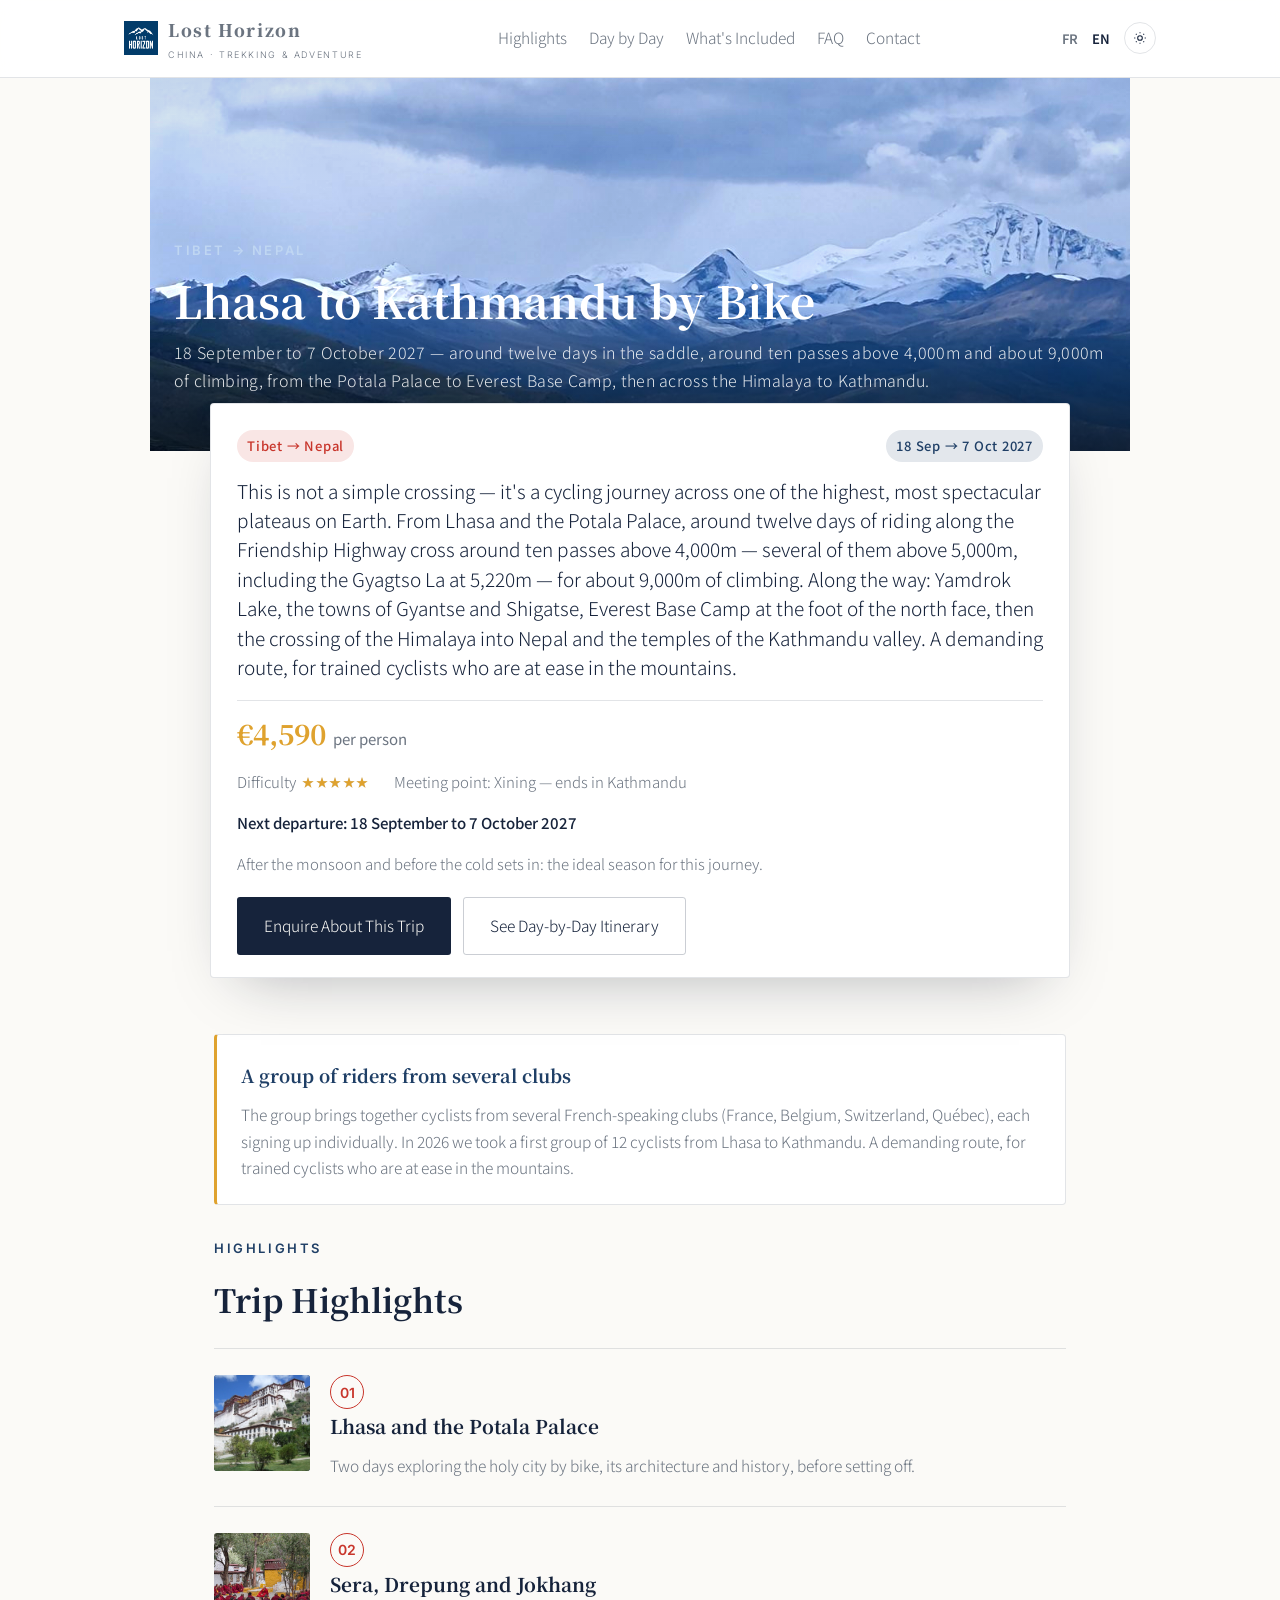
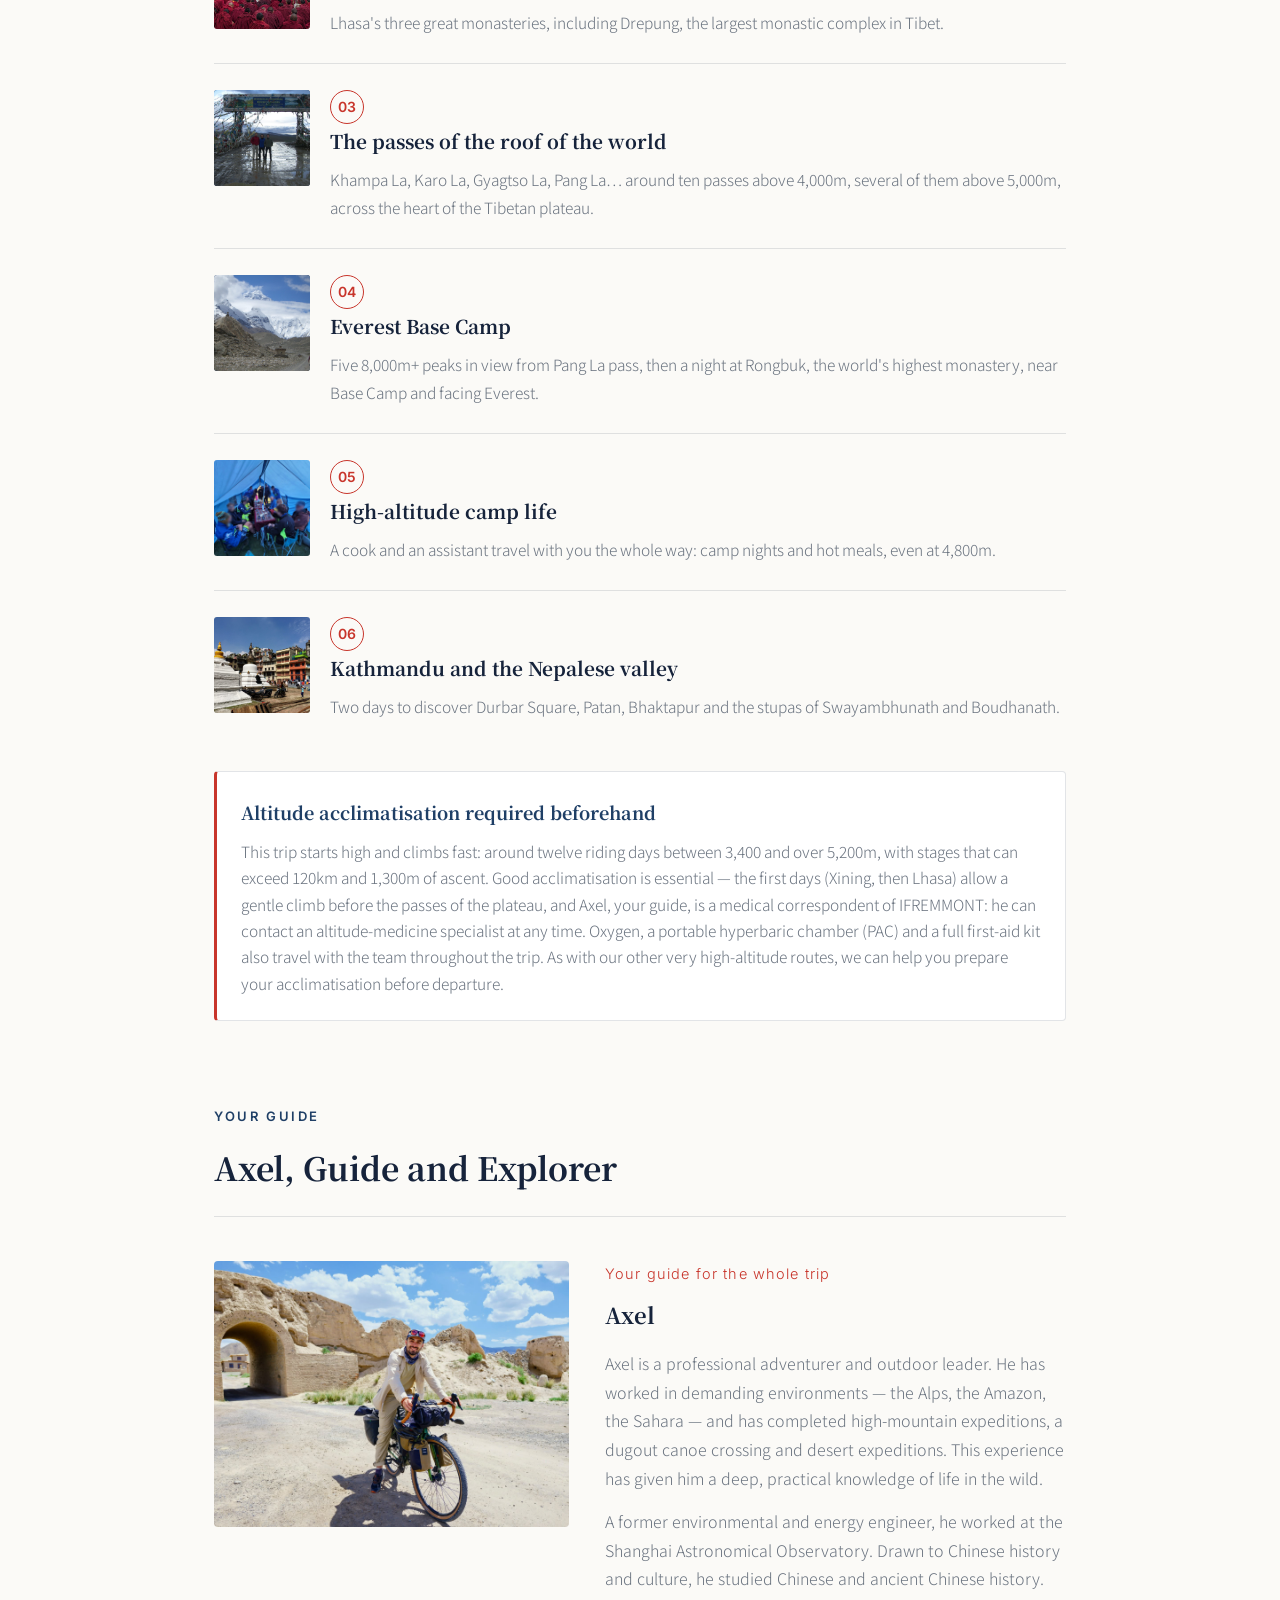
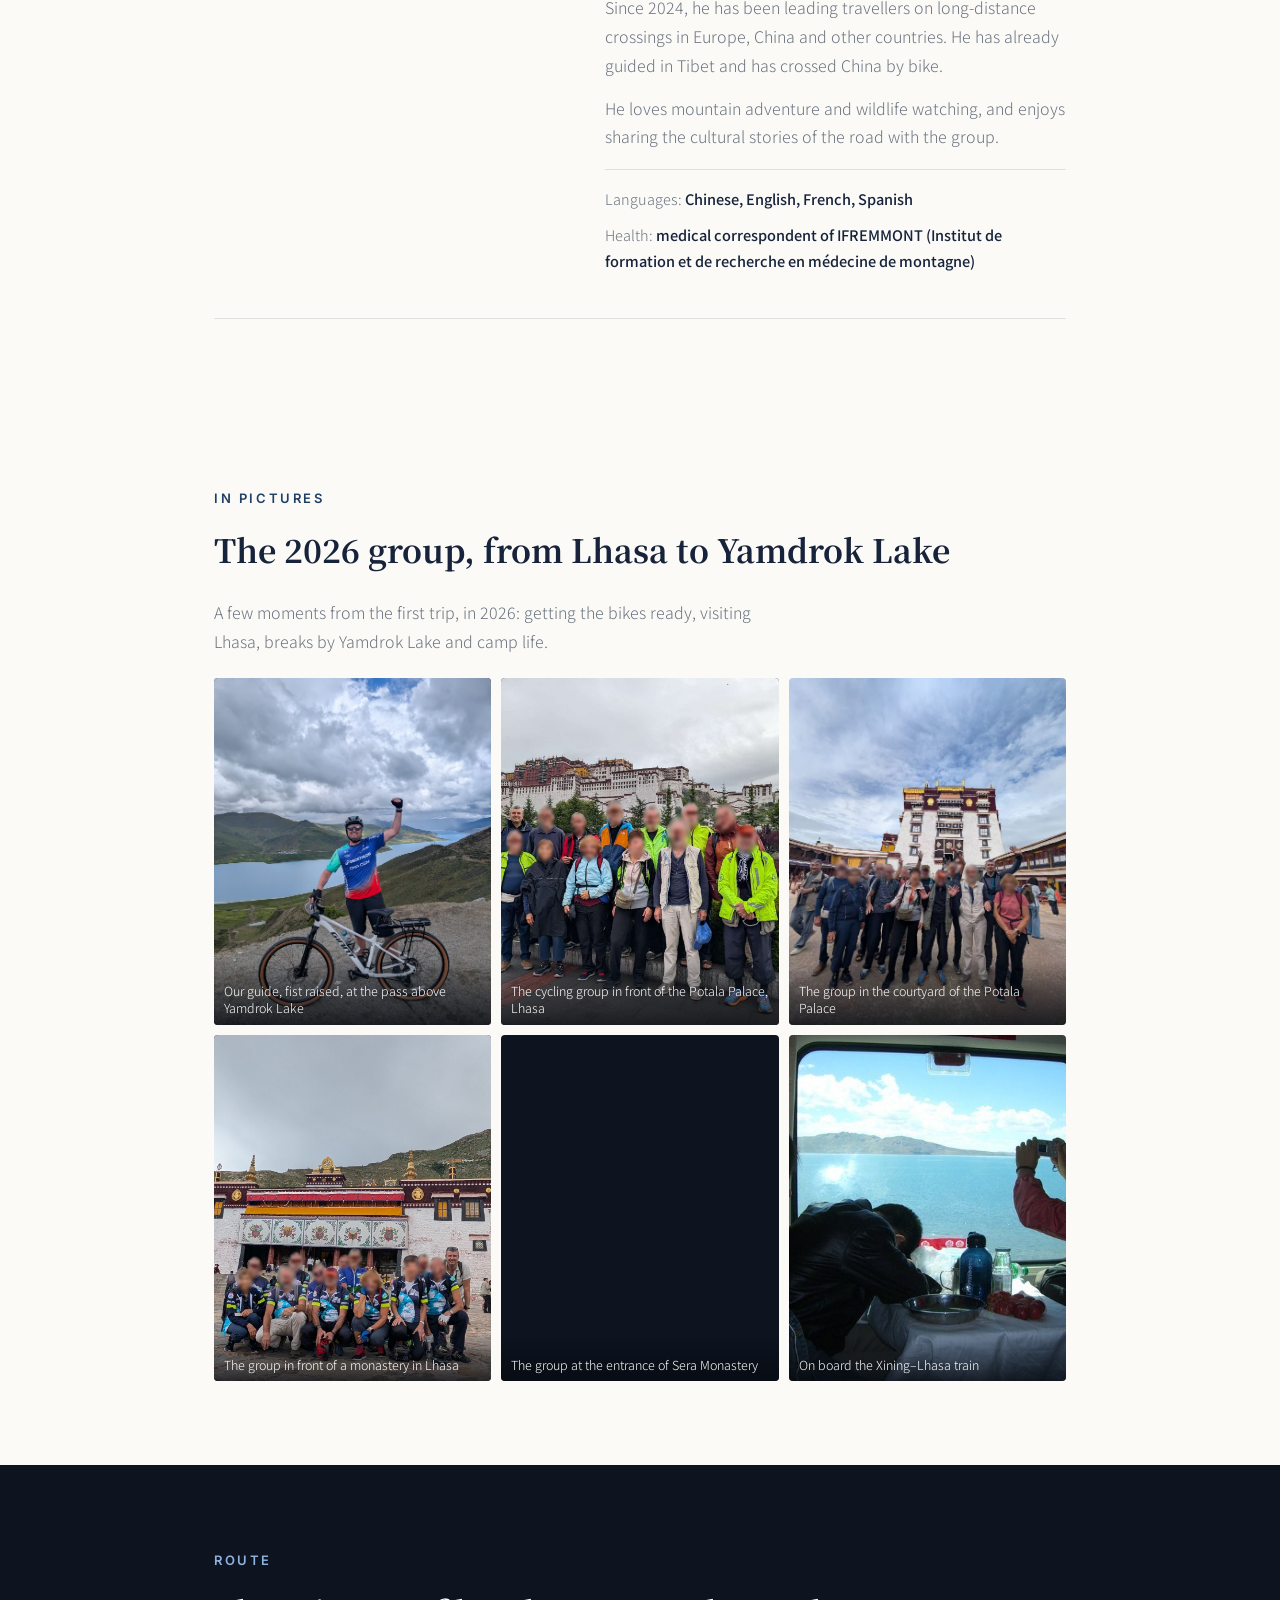
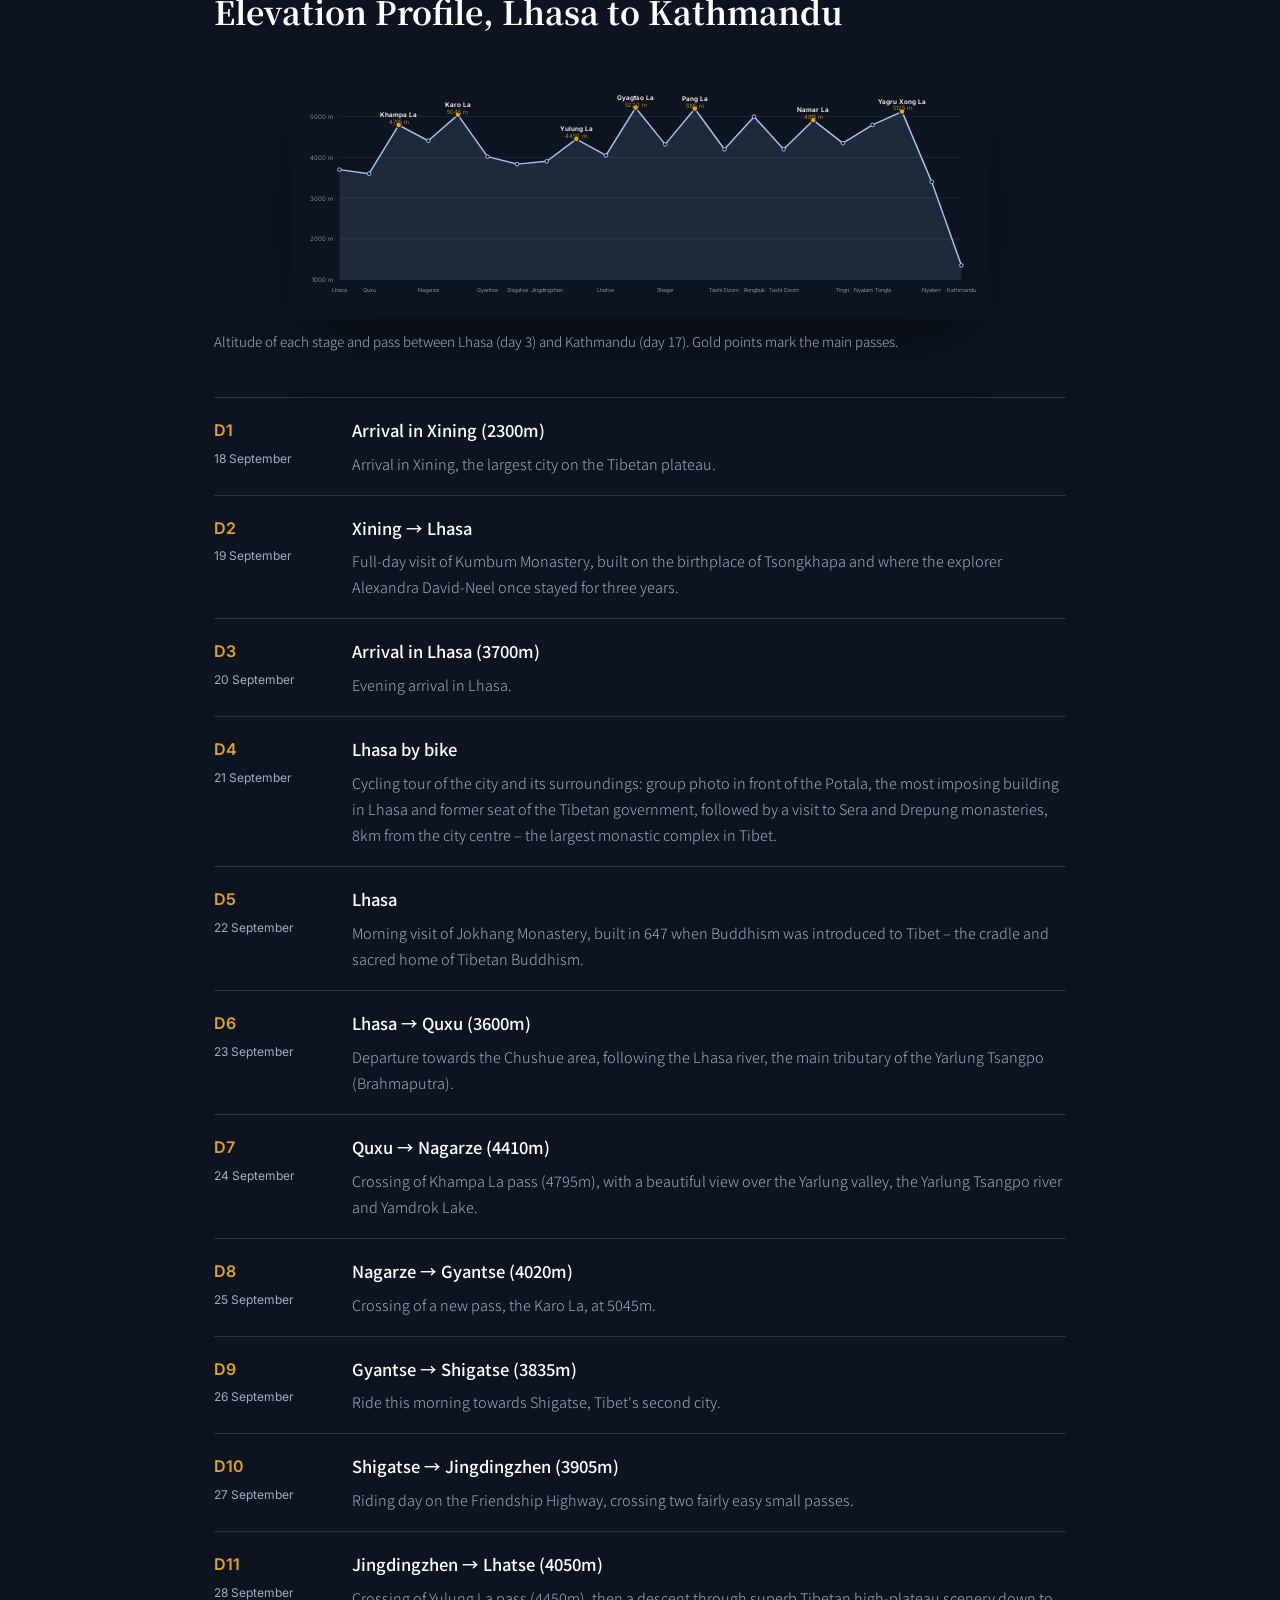
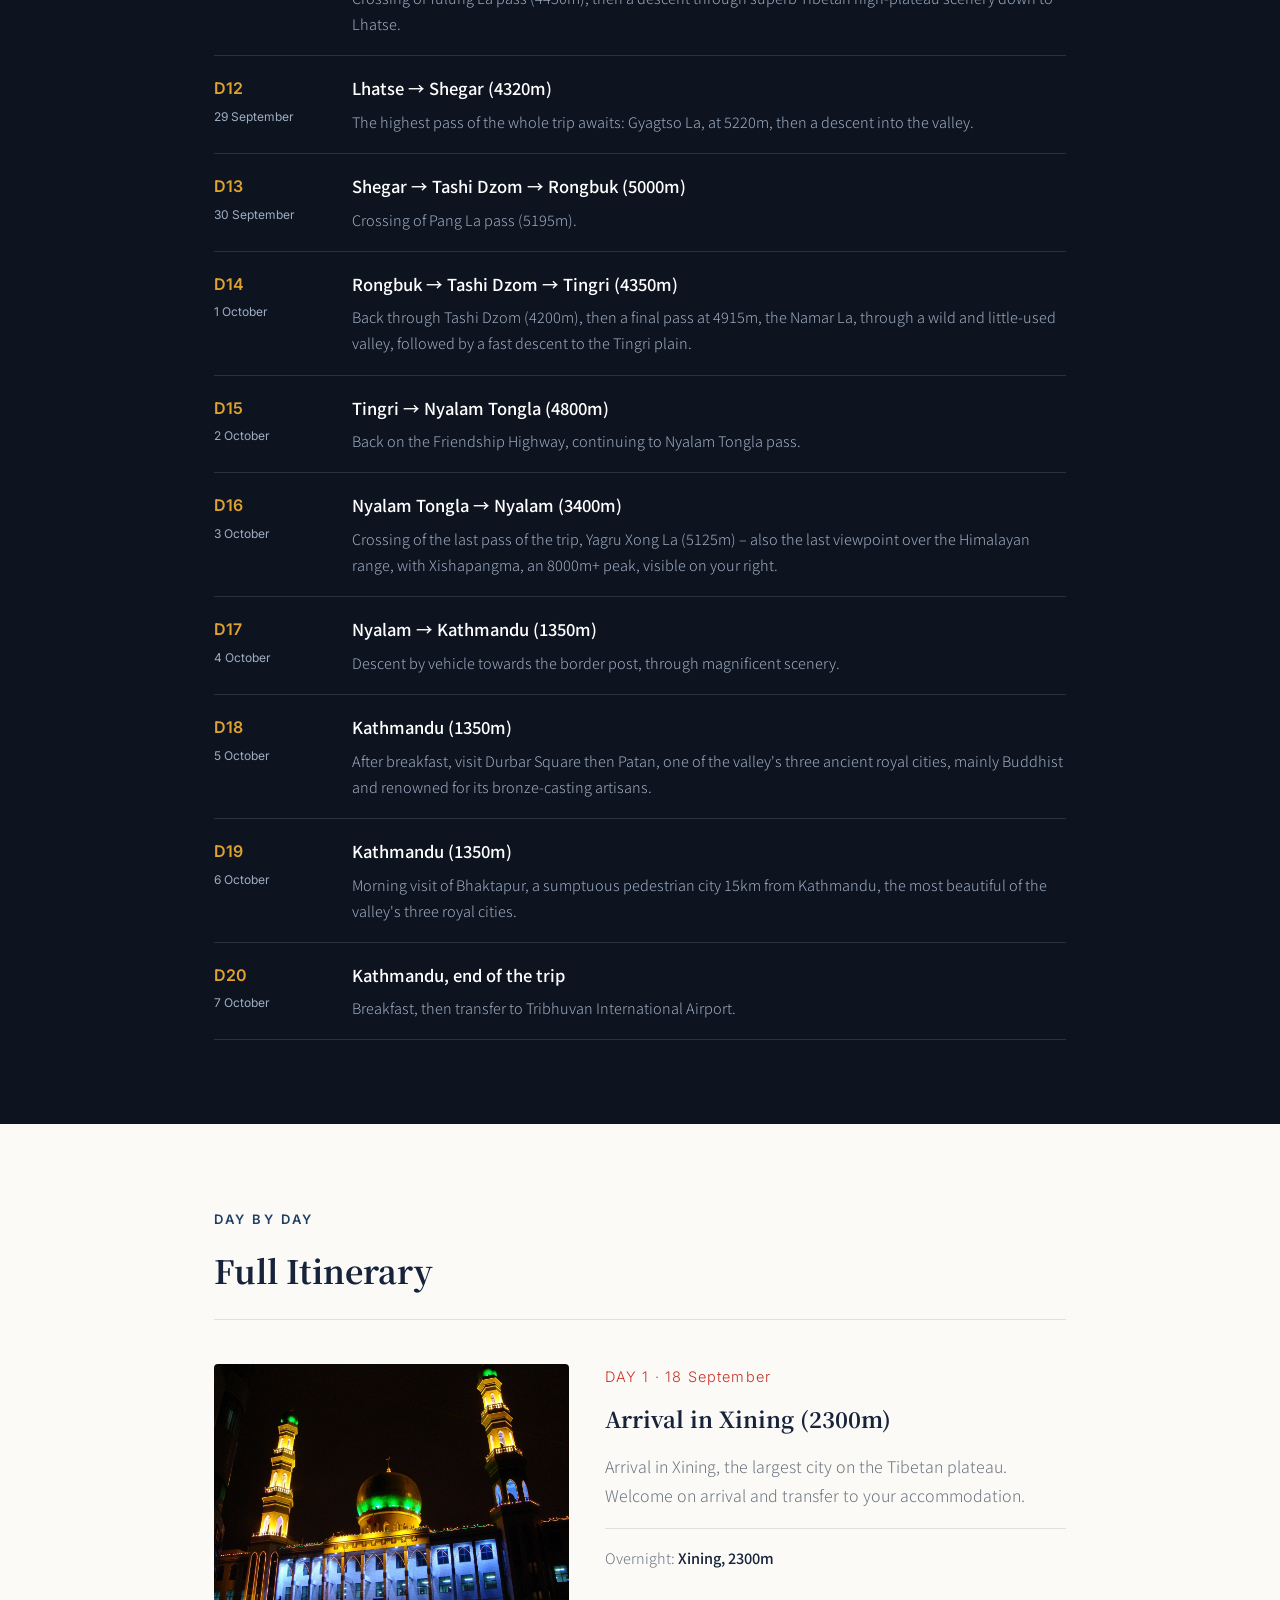
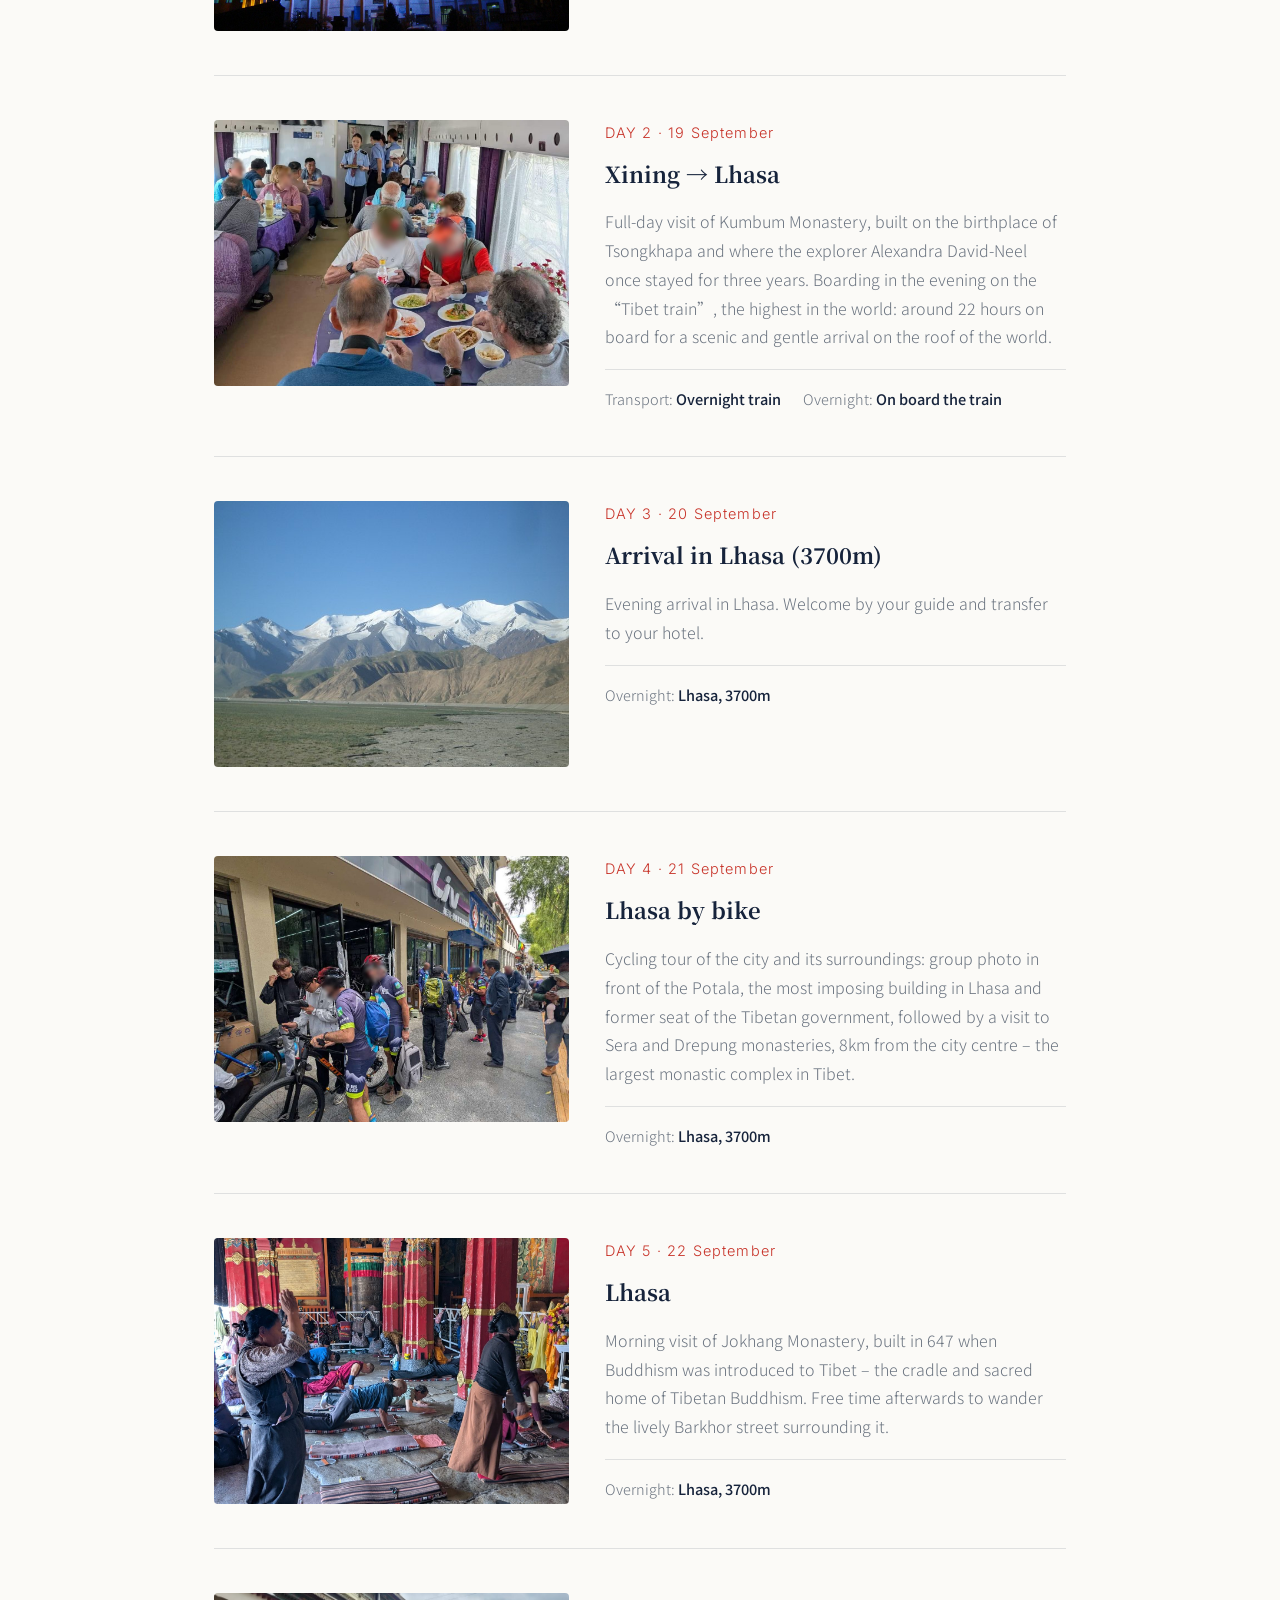
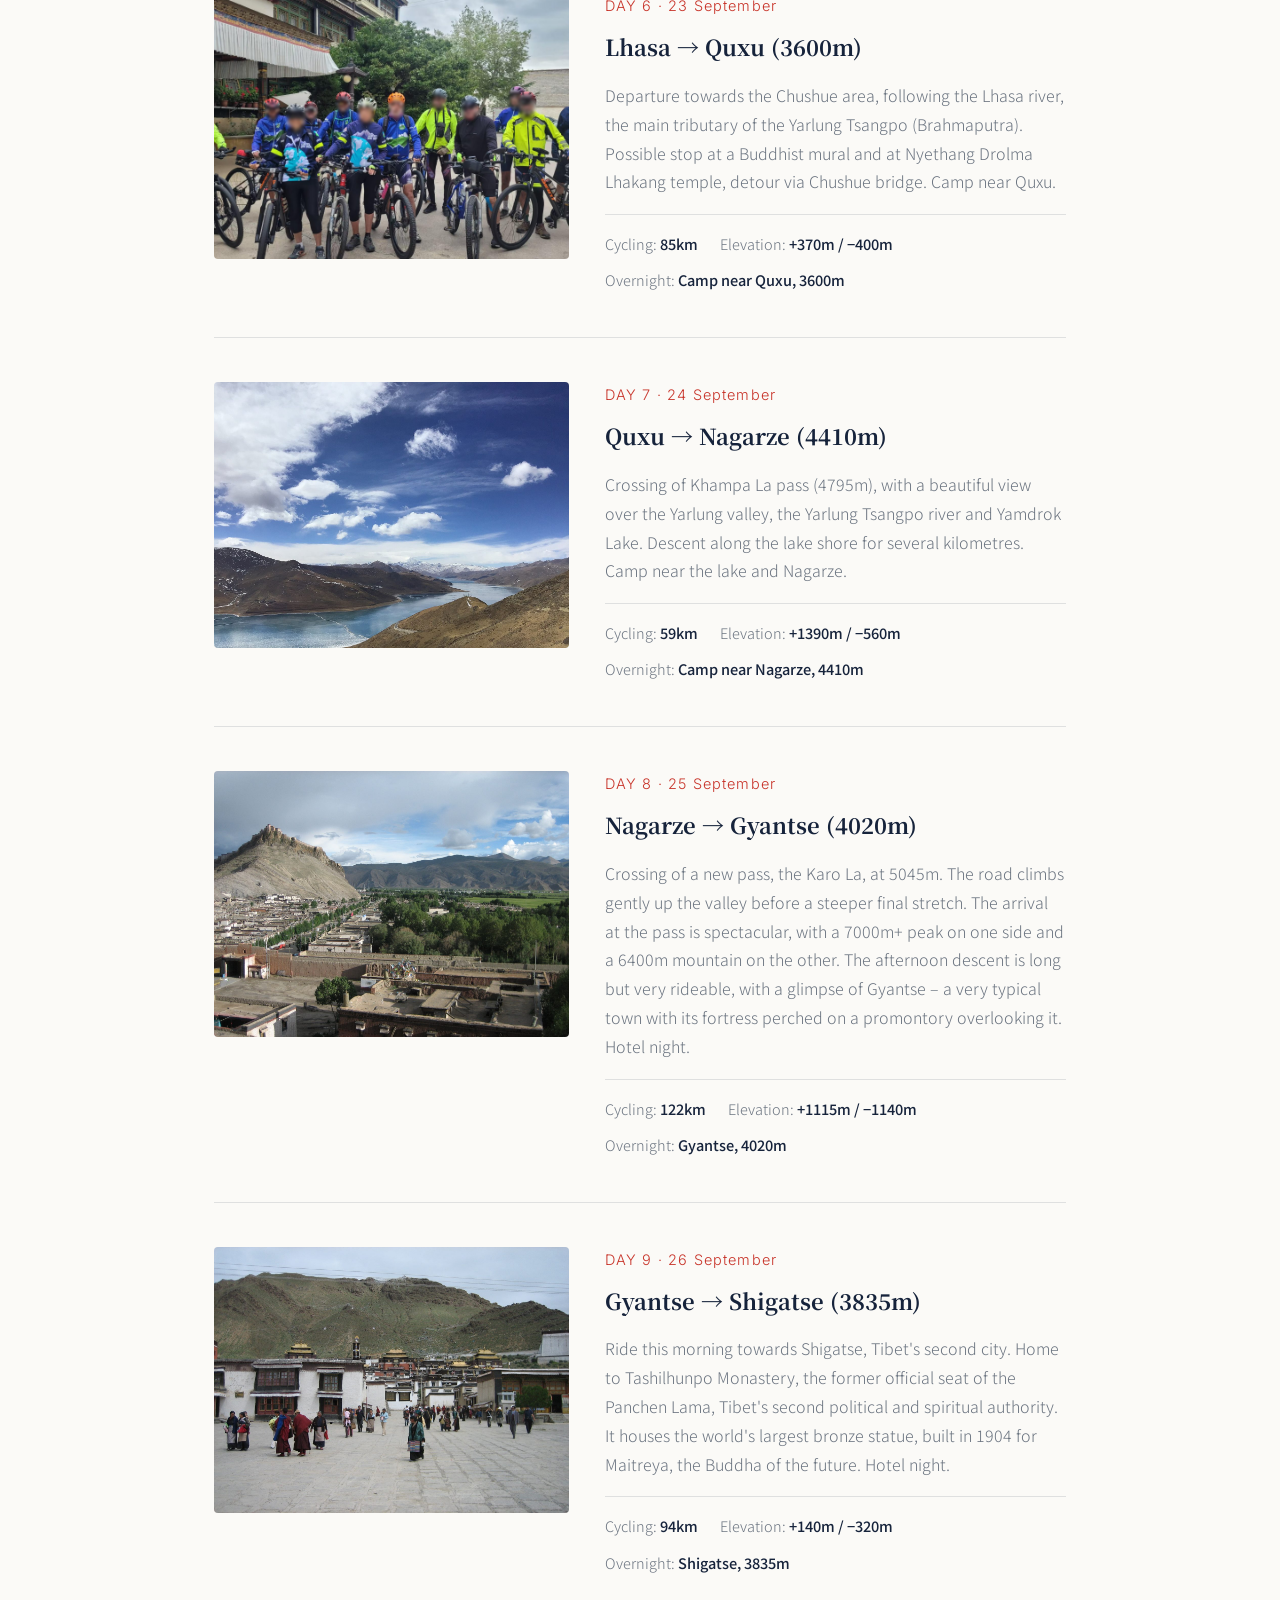
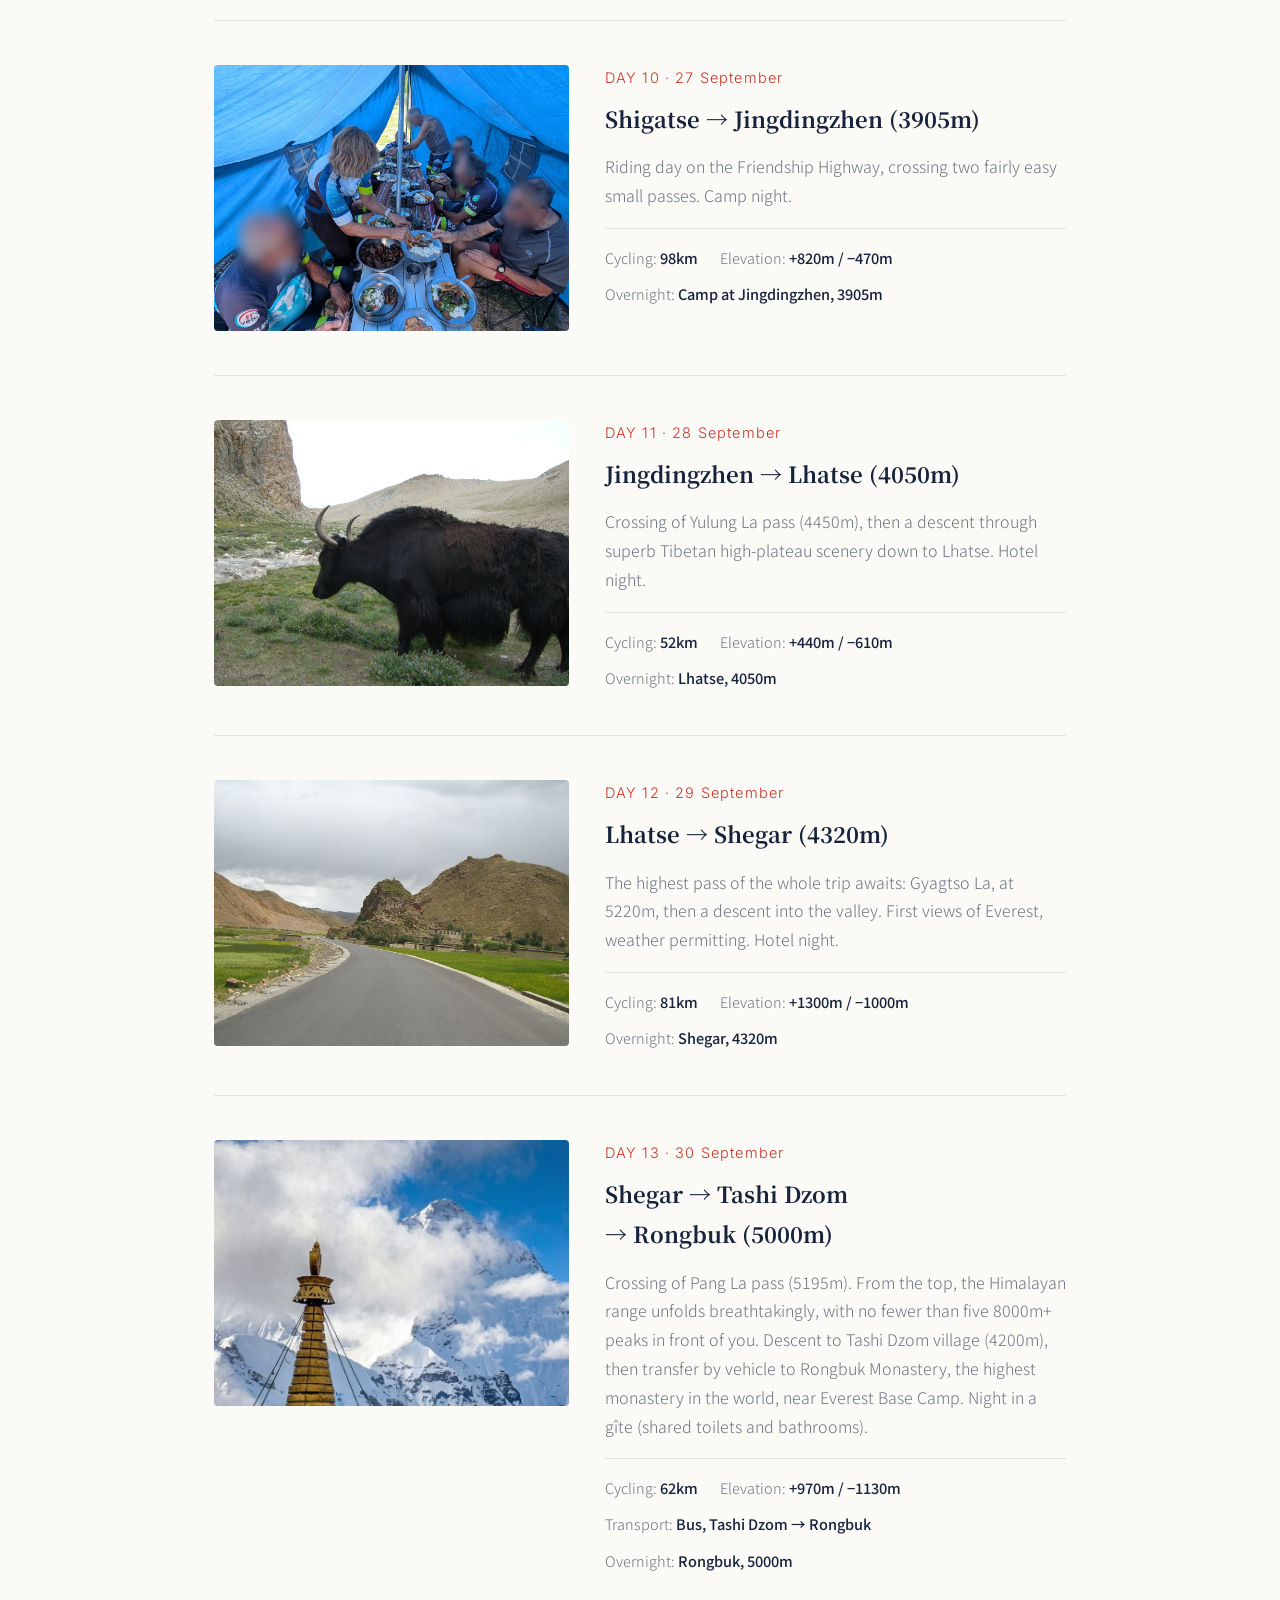
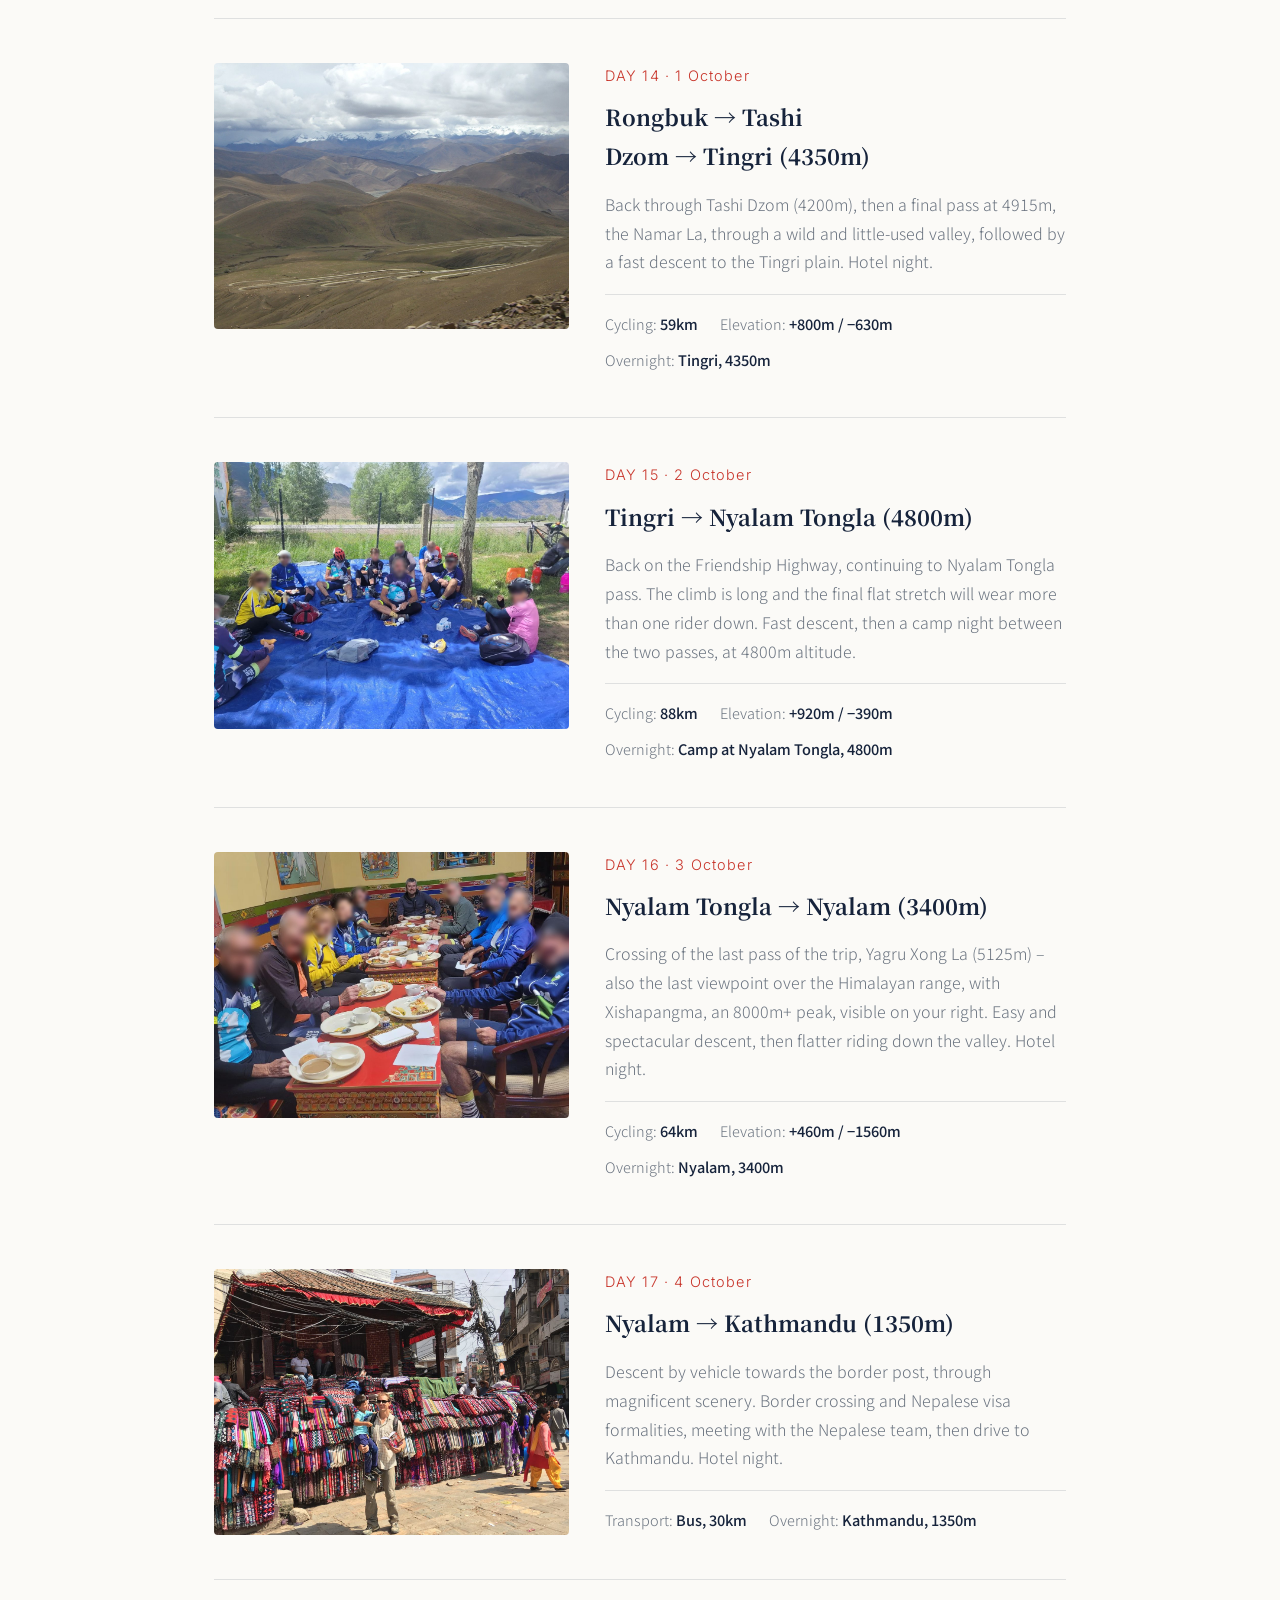
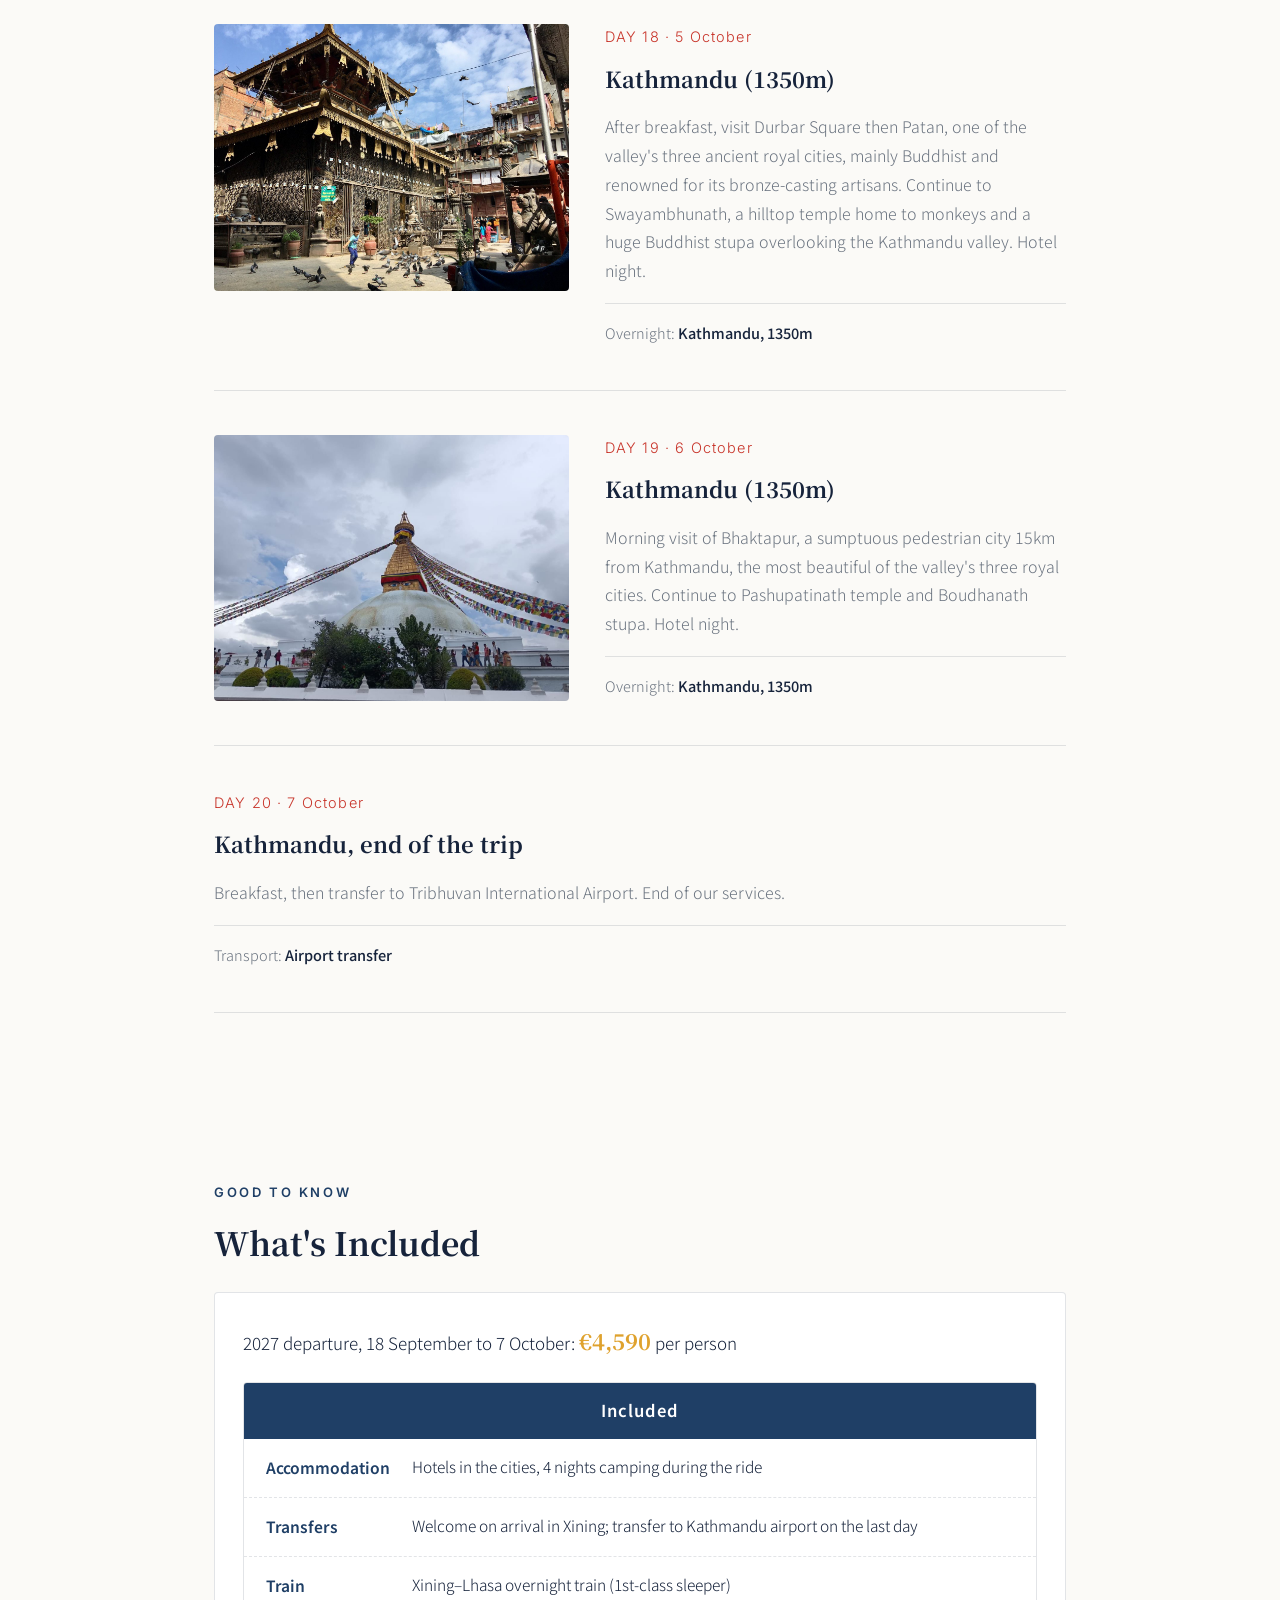
==== commit 0fb95870: "FAQ : VTT et difficulté liée à l'altitude ; agence basée à Rennes et Kunming (FAQ, JSON-LD, llms.txt" ====
--- a/en/index.html
+++ b/en/index.html
@@ -66,6 +66,32 @@
         "cycling tours in Tibet",
         "high-altitude travel",
         "Lhasa to Kathmandu by bike"
+      ],
+      "address": {
+        "@type": "PostalAddress",
+        "addressLocality": "Rennes",
+        "addressCountry": "FR"
+      },
+      "location": [
+        {
+          "@type": "Place",
+          "name": "Rennes",
+          "address": {
+            "@type": "PostalAddress",
+            "addressLocality": "Rennes",
+            "addressCountry": "FR"
+          }
+        },
+        {
+          "@type": "Place",
+          "name": "Kunming",
+          "address": {
+            "@type": "PostalAddress",
+            "addressLocality": "Kunming",
+            "addressRegion": "Yunnan",
+            "addressCountry": "CN"
+          }
+        }
       ]
     },
     {
@@ -408,6 +434,22 @@
     },
     {
       "@type": "Question",
+      "name": "Why a mountain bike on a road itinerary?",
+      "acceptedAnswer": {
+        "@type": "Answer",
+        "text": "Technically, this trip is on paved roads. But given the state of the roads on the roof of the world, we chose to do it by mountain bike, to limit punctures."
+      }
+    },
+    {
+      "@type": "Question",
+      "name": "Where does the real difficulty lie?",
+      "acceptedAnswer": {
+        "@type": "Answer",
+        "text": "The difficulty comes from neither the climbing nor the distance, but from the altitude. The average distance is 80km per stage, with a maximum of about 120km; the average ascent is 800m, with a maximum of 1,400m on a short 60km stage. Acclimatisation is included in the trip (train to Tibet, then several days in Lhasa), but you will still be riding and sleeping above 4,000m for most of the itinerary, with passes above 5,000m. This trip is not suitable for people who are very sensitive to altitude sickness: we recommend that you consult your doctor before registering."
+      }
+    },
+    {
+      "@type": "Question",
       "name": "Are all the passes hard?",
       "acceptedAnswer": {
         "@type": "Answer",
@@ -568,10 +610,10 @@
     },
     {
       "@type": "Question",
-      "name": "Is the agency registered?",
-      "acceptedAnswer": {
-        "@type": "Answer",
-        "text": "Yes: Atout France IM035240001, under the name Horizon Chine."
+      "name": "Where is the agency based, and is it registered?",
+      "acceptedAnswer": {
+        "@type": "Answer",
+        "text": "Our agency is based in Rennes (France) and Kunming (Yunnan, China). It is registered with Atout France (IM035240001), under the name Horizon Chine."
       }
     }
   ]
@@ -1103,6 +1145,8 @@
       <details class="faq-item"><summary>Why this time of year?</summary><p>The 18 September departure comes after the monsoon and before the arrival of the big cold: it is the ideal season for this trip. The dates were also chosen so that we pass Everest Base Camp (Rongbuk, on 30 September) before the Chinese national holidays, from 1 to 7 October, and avoid the crowds.</p></details>
       <h3 class="faq-cat">Level and preparation</h3>
       <details class="faq-item"><summary>What level do I need?</summary><p>The route is demanding: it is for trained cyclists who are comfortable in the mountains. The trip starts high and climbs fast, with around twelve riding days between 3,400 and over 5,200m. A support vehicle is available: it can take the whole group of cyclists on board at any time if needed, or simply pick up riders who are too tired to continue the day.</p></details>
+      <details class="faq-item"><summary>Why a mountain bike on a road itinerary?</summary><p>Technically, this trip is on paved roads. But given the state of the roads on the roof of the world, we chose to do it by mountain bike, to limit punctures.</p></details>
+      <details class="faq-item"><summary>Where does the real difficulty lie?</summary><p>The difficulty comes from neither the climbing nor the distance, but from the altitude. The average distance is 80km per stage, with a maximum of about 120km; the average ascent is 800m, with a maximum of 1,400m on a short 60km stage. Acclimatisation is included in the trip (train to Tibet, then several days in Lhasa), but you will still be riding and sleeping above 4,000m for most of the itinerary, with passes above 5,000m. This trip is not suitable for people who are very sensitive to altitude sickness: we recommend that you consult your doctor before registering.</p></details>
       <details class="faq-item"><summary>Are all the passes hard?</summary><p>No, the effort varies from day to day. Some stages have fairly easy passes (for example two small passes on day 10), others are longer and steeper (Karo La, Gyagtso La, the Nyalam Tongla climb). The last pass, the Yagru Xong La (5,125m), has an easy and spectacular descent.</p></details>
       <details class="faq-item"><summary>Which bike is provided?</summary><p>One mountain bike per person (Giant or equivalent), with spare parts, is included. Camping equipment is also provided, except your sleeping bag.</p></details>
       <details class="faq-item"><summary>Can you help me prepare my acclimatisation?</summary><p>Yes. As with our other very high-altitude routes, we can help you prepare your acclimatisation before departure. Please contact us to talk about it.</p></details>
@@ -1128,7 +1172,7 @@
       <h3 class="faq-cat">Group and contact</h3>
       <details class="faq-item"><summary>Who will I travel with?</summary><p>The group brings together cyclists from several French-speaking clubs (France, Belgium, Switzerland, Quebec), each registering individually. In 2026, we took a first group of 12 cyclists from Lhasa to Kathmandu.</p></details>
       <details class="faq-item"><summary>How can I contact you?</summary><p>By phone with Mathieu Le Serre on +33 6 27 29 79 77, or by email at contact@lhassa-katmandou.com. Whether you are an interested cyclist or a club leader, we are happy to talk it through.</p></details>
-      <details class="faq-item"><summary>Is the agency registered?</summary><p>Yes: Atout France IM035240001, under the name Horizon Chine.</p></details>
+      <details class="faq-item"><summary>Where is the agency based, and is it registered?</summary><p>Our agency is based in Rennes (France) and Kunming (Yunnan, China). It is registered with Atout France (IM035240001), under the name Horizon Chine.</p></details>
     </div>
   </section>
 
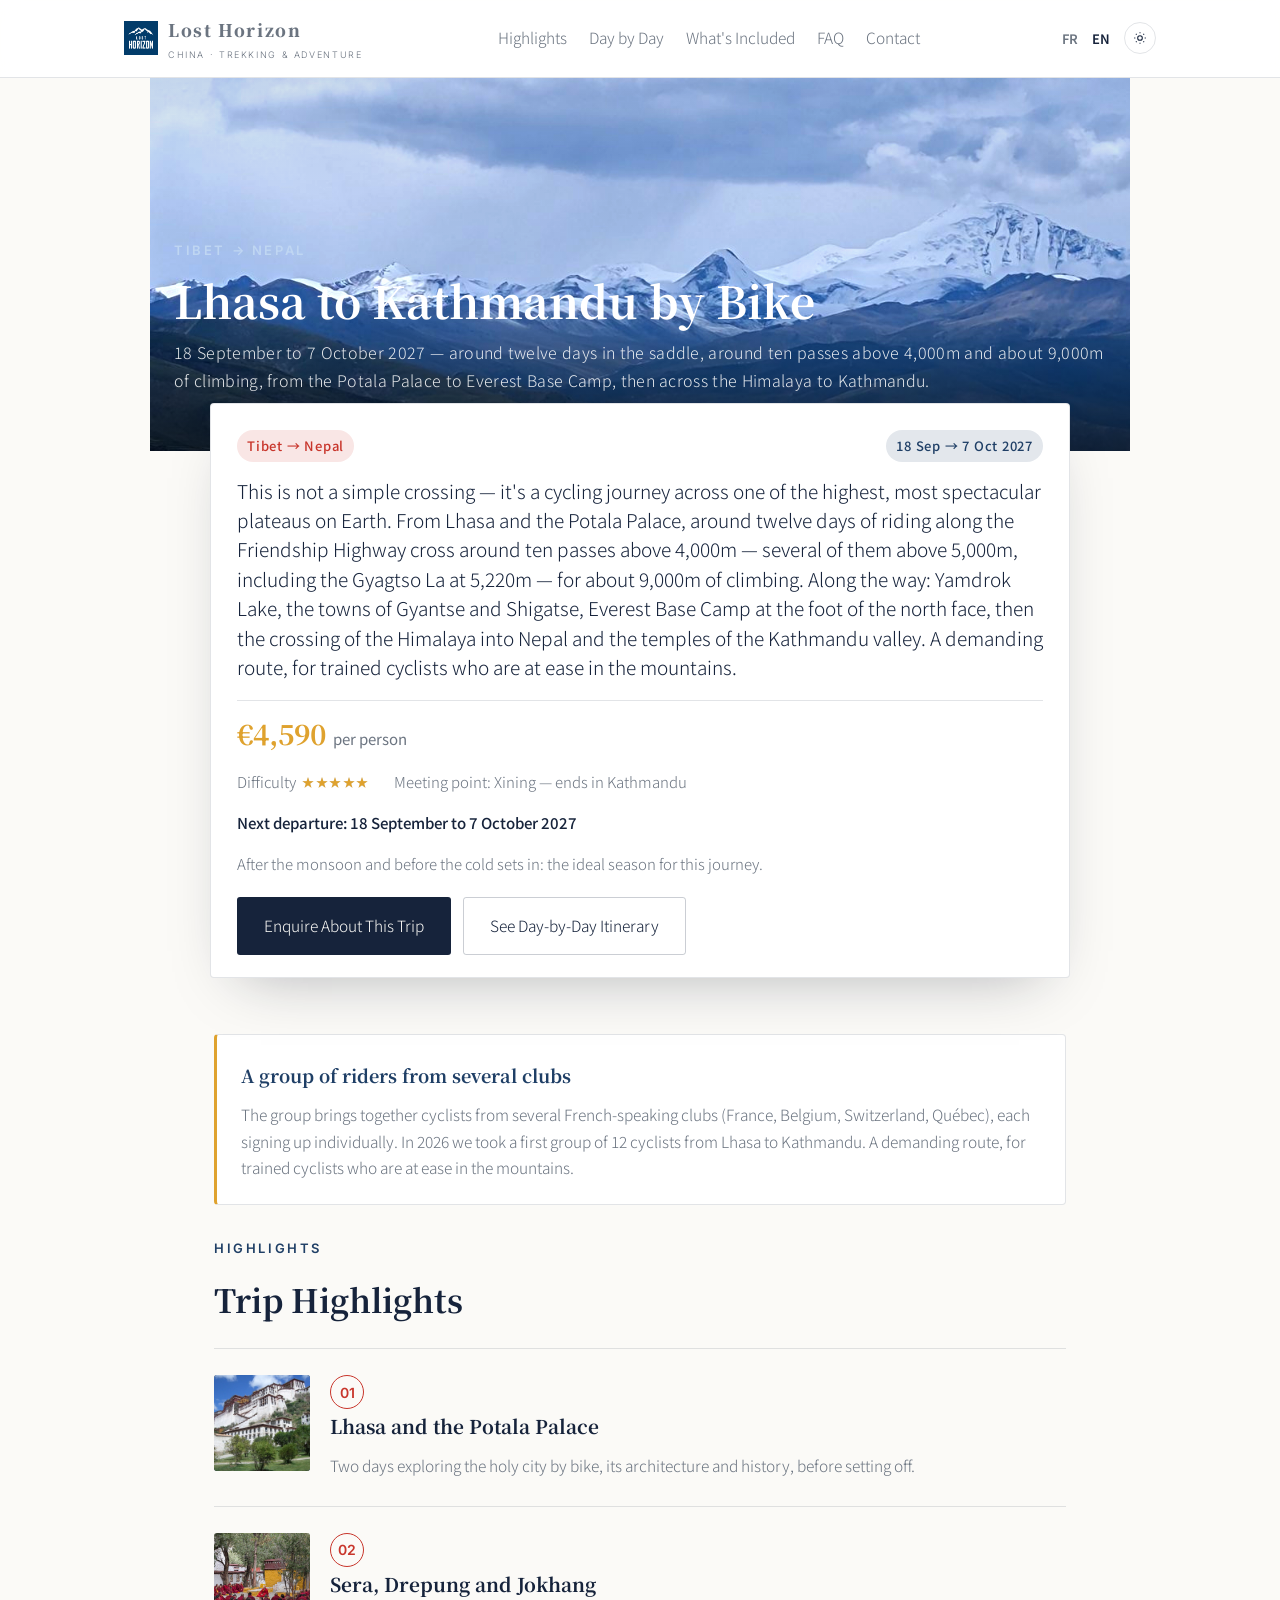
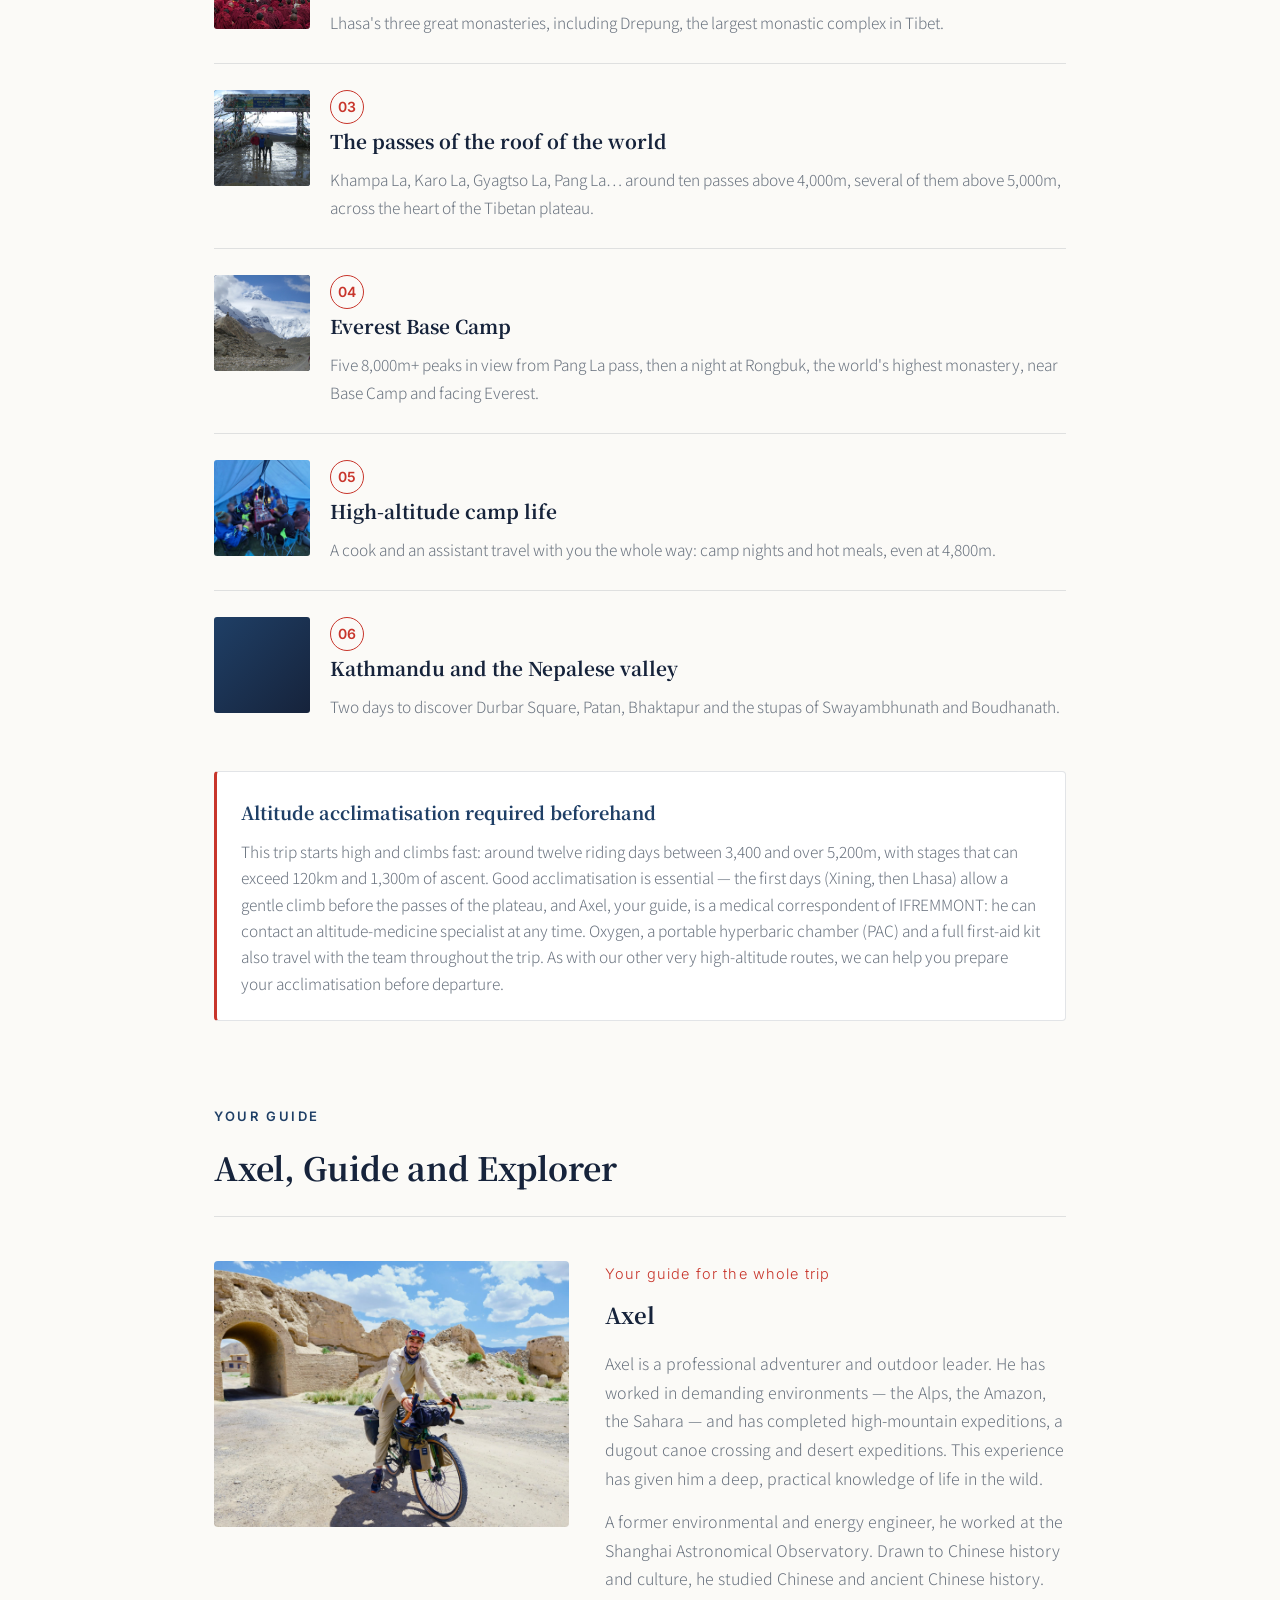
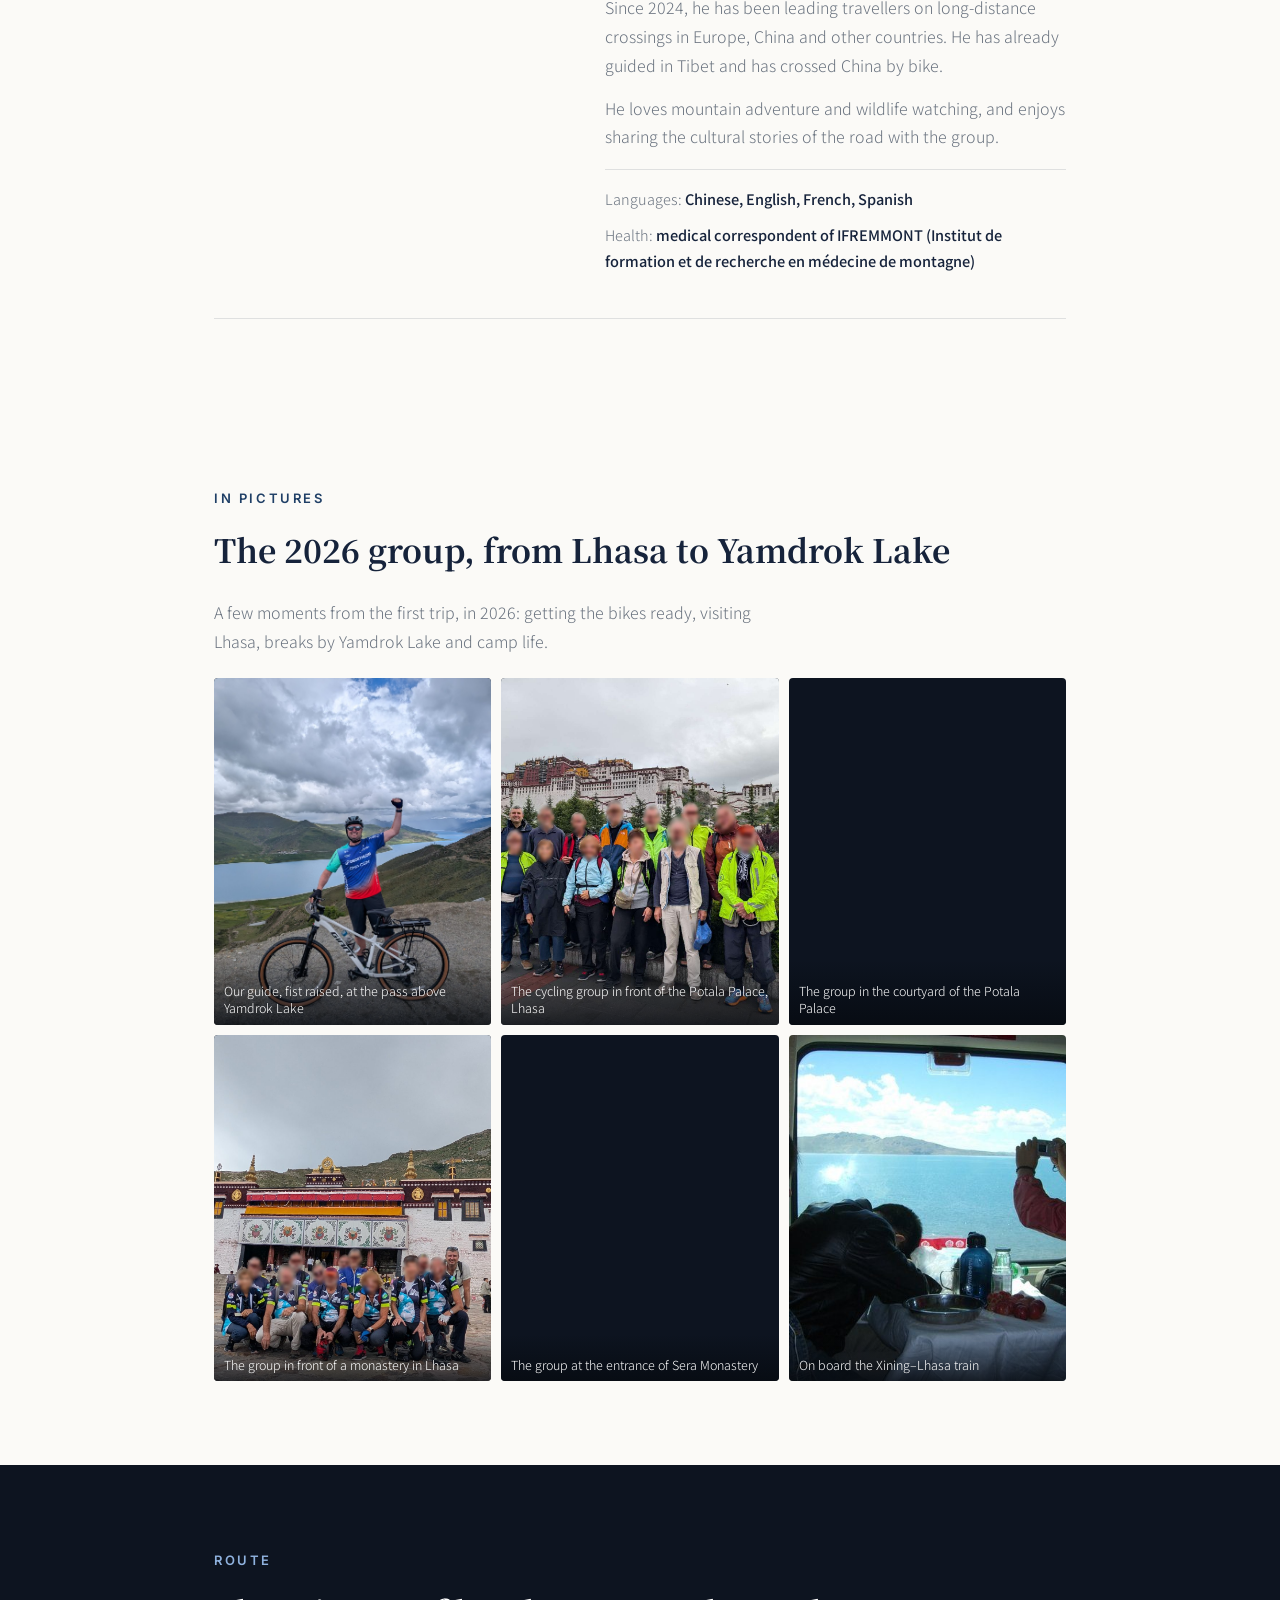
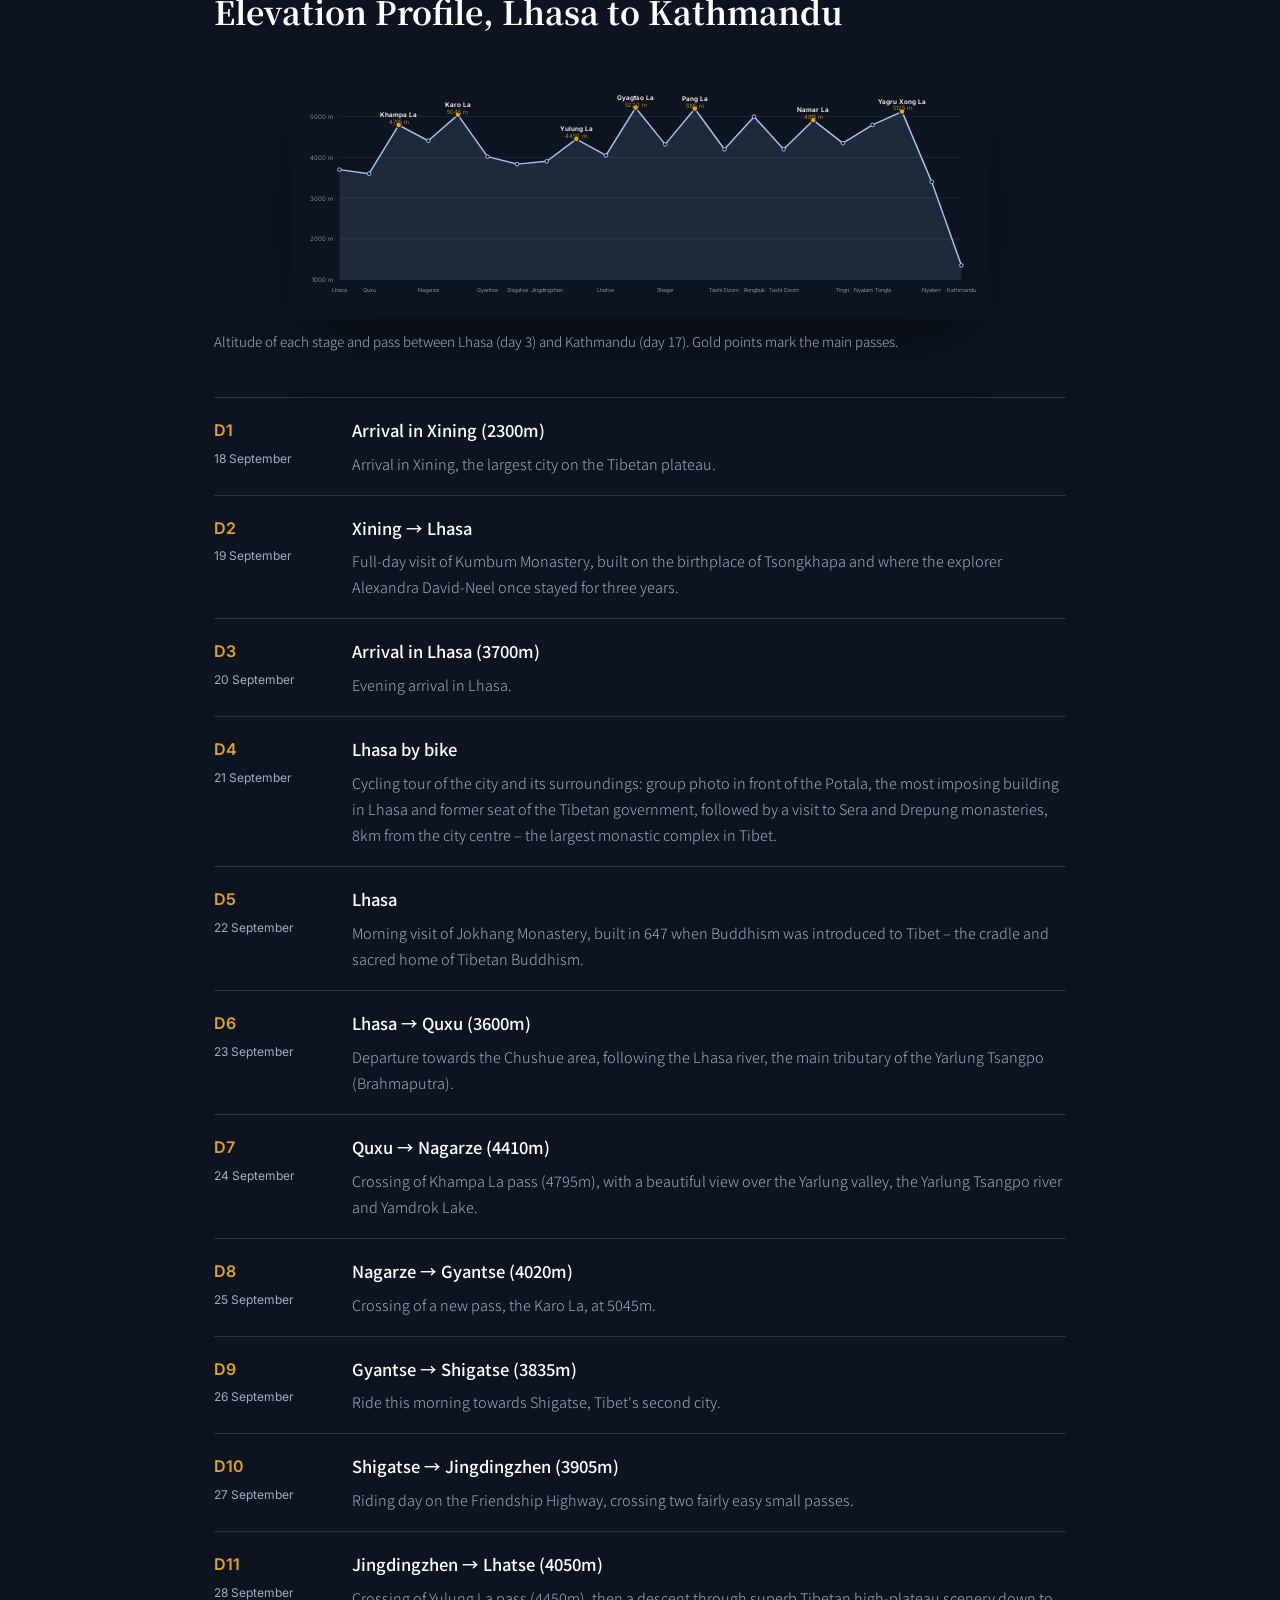
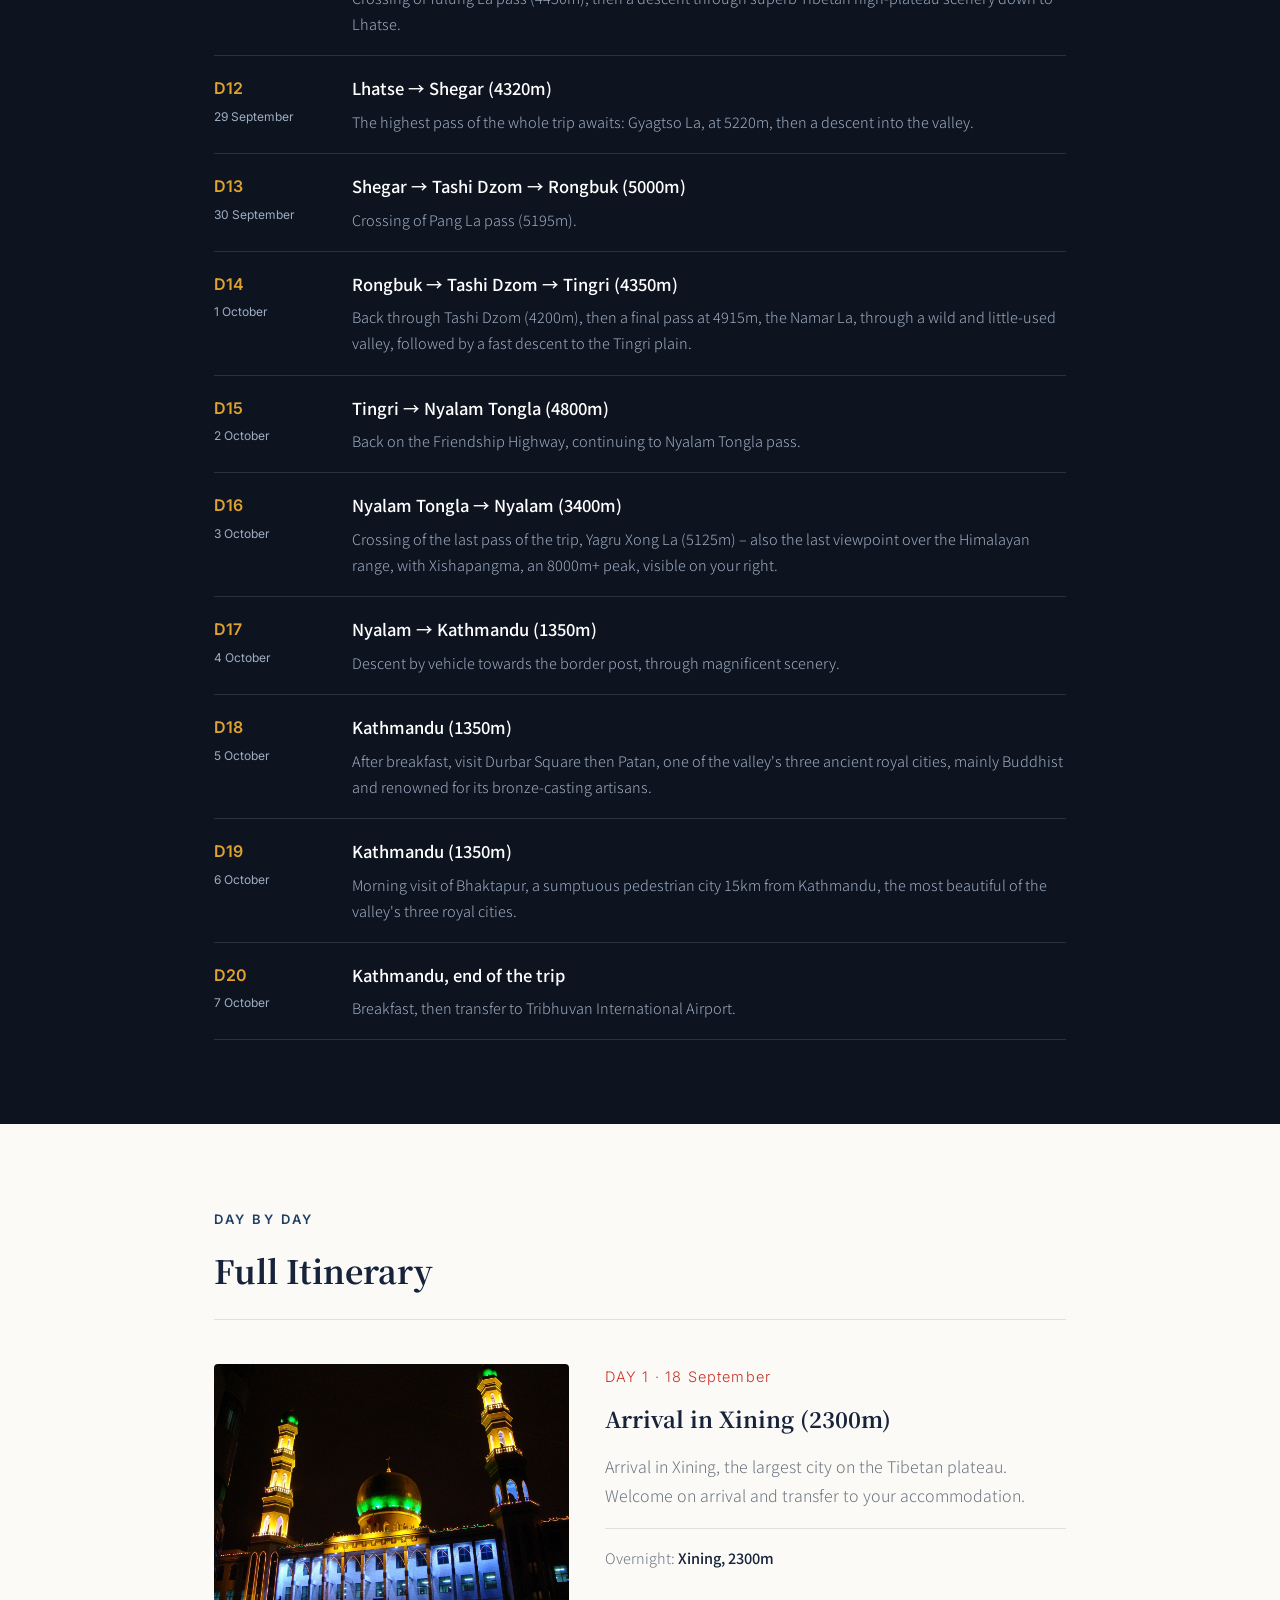
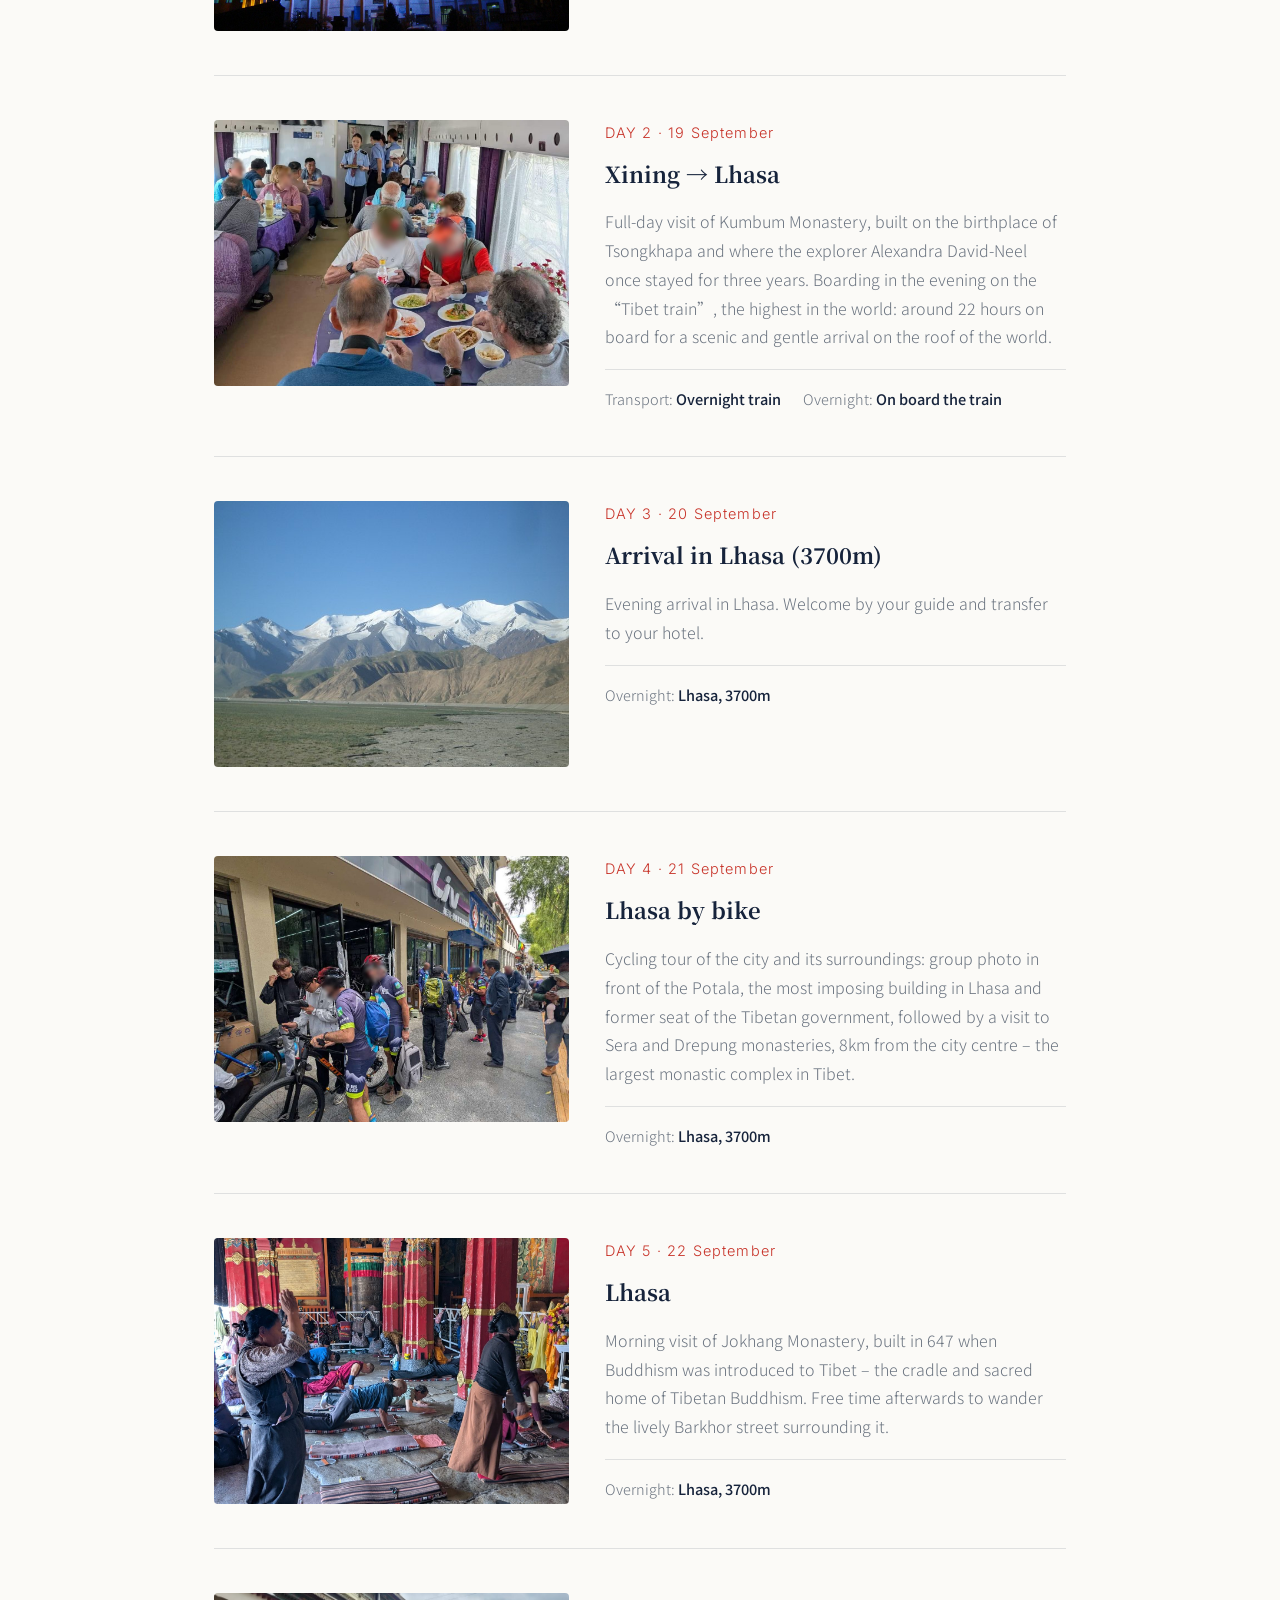
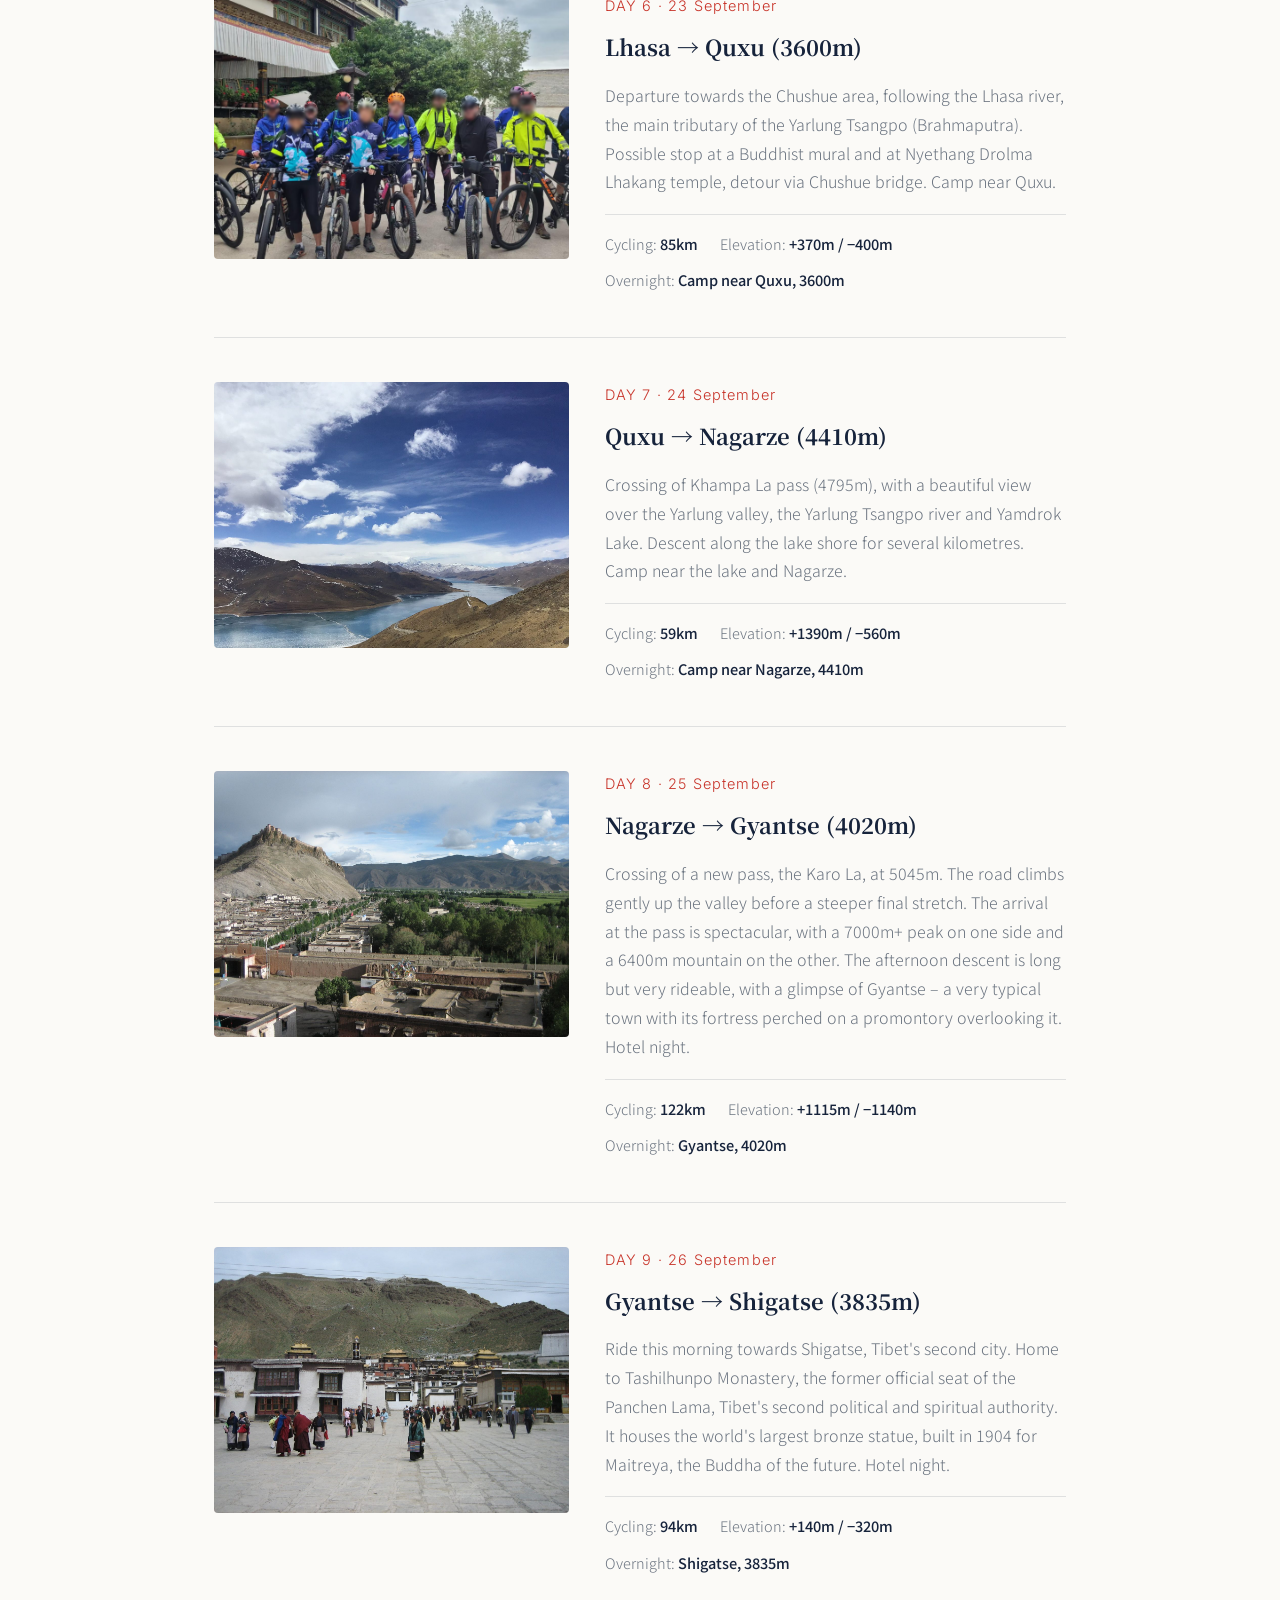
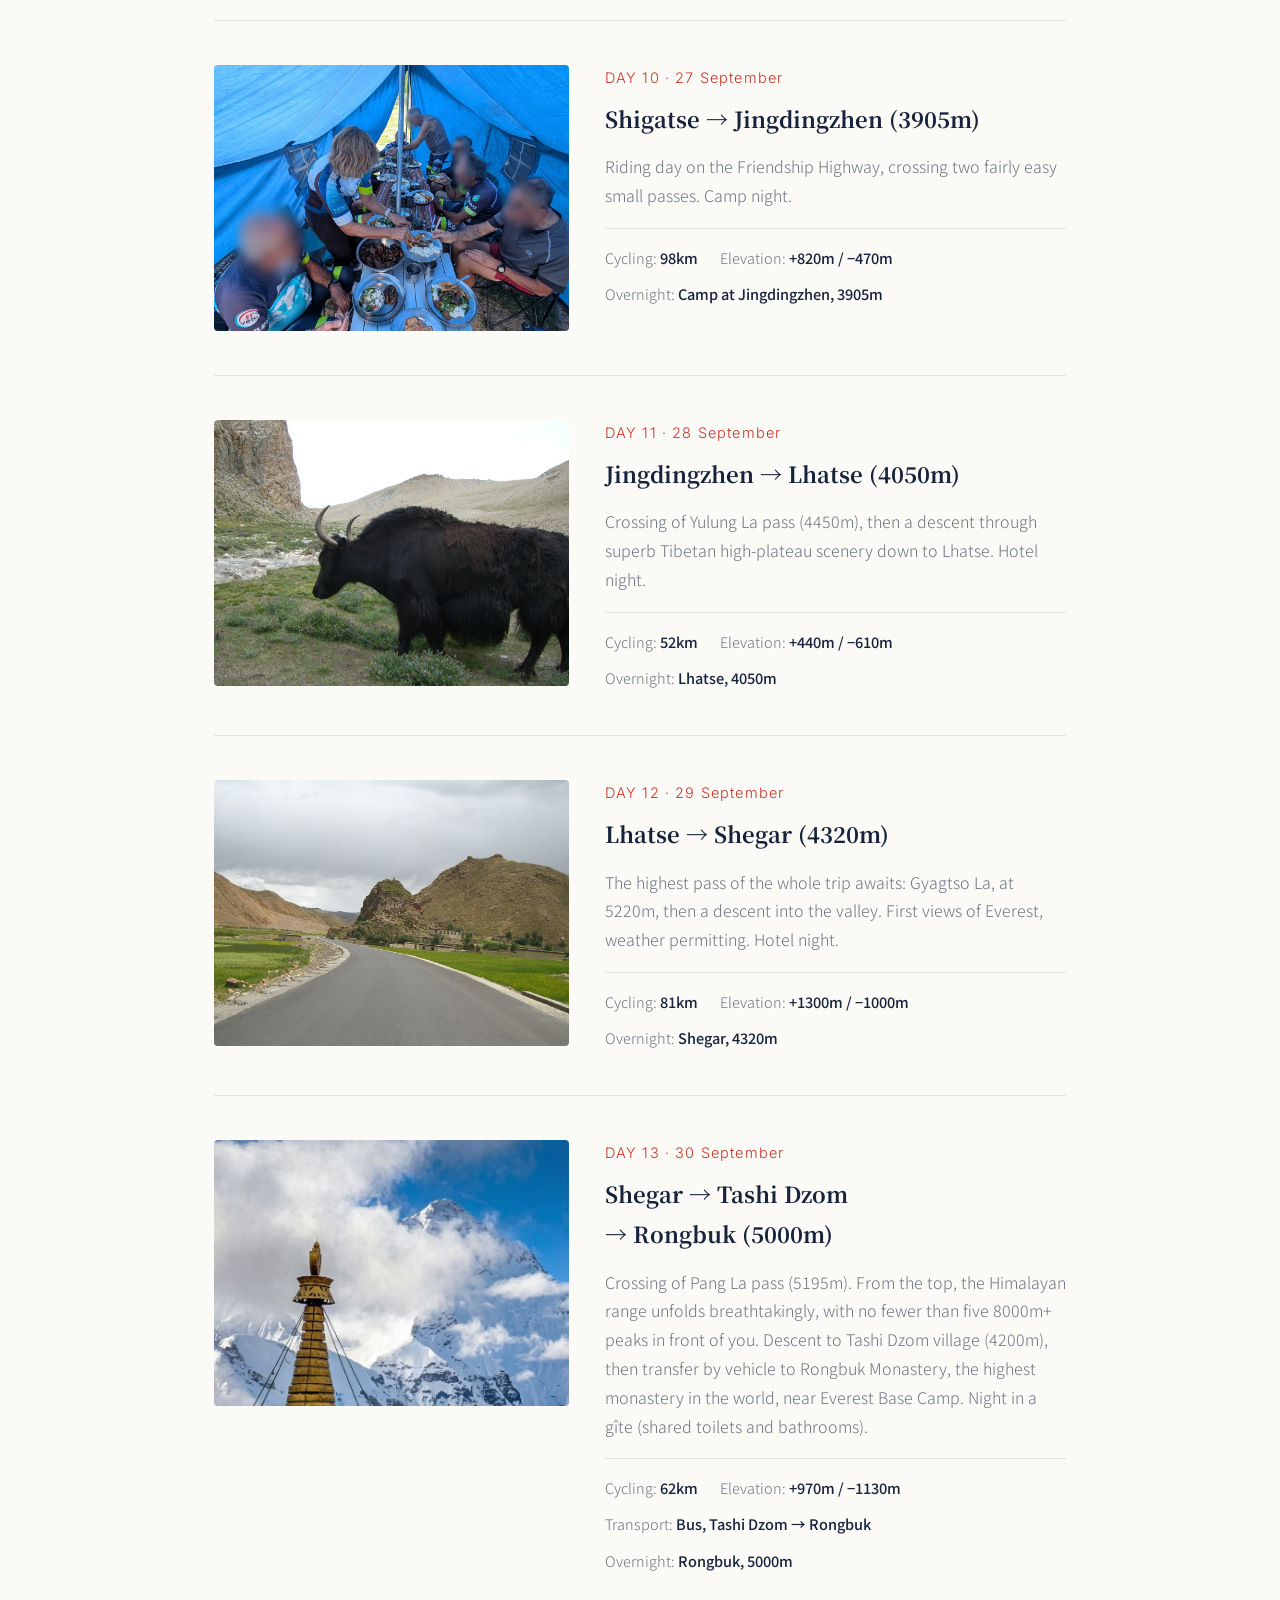
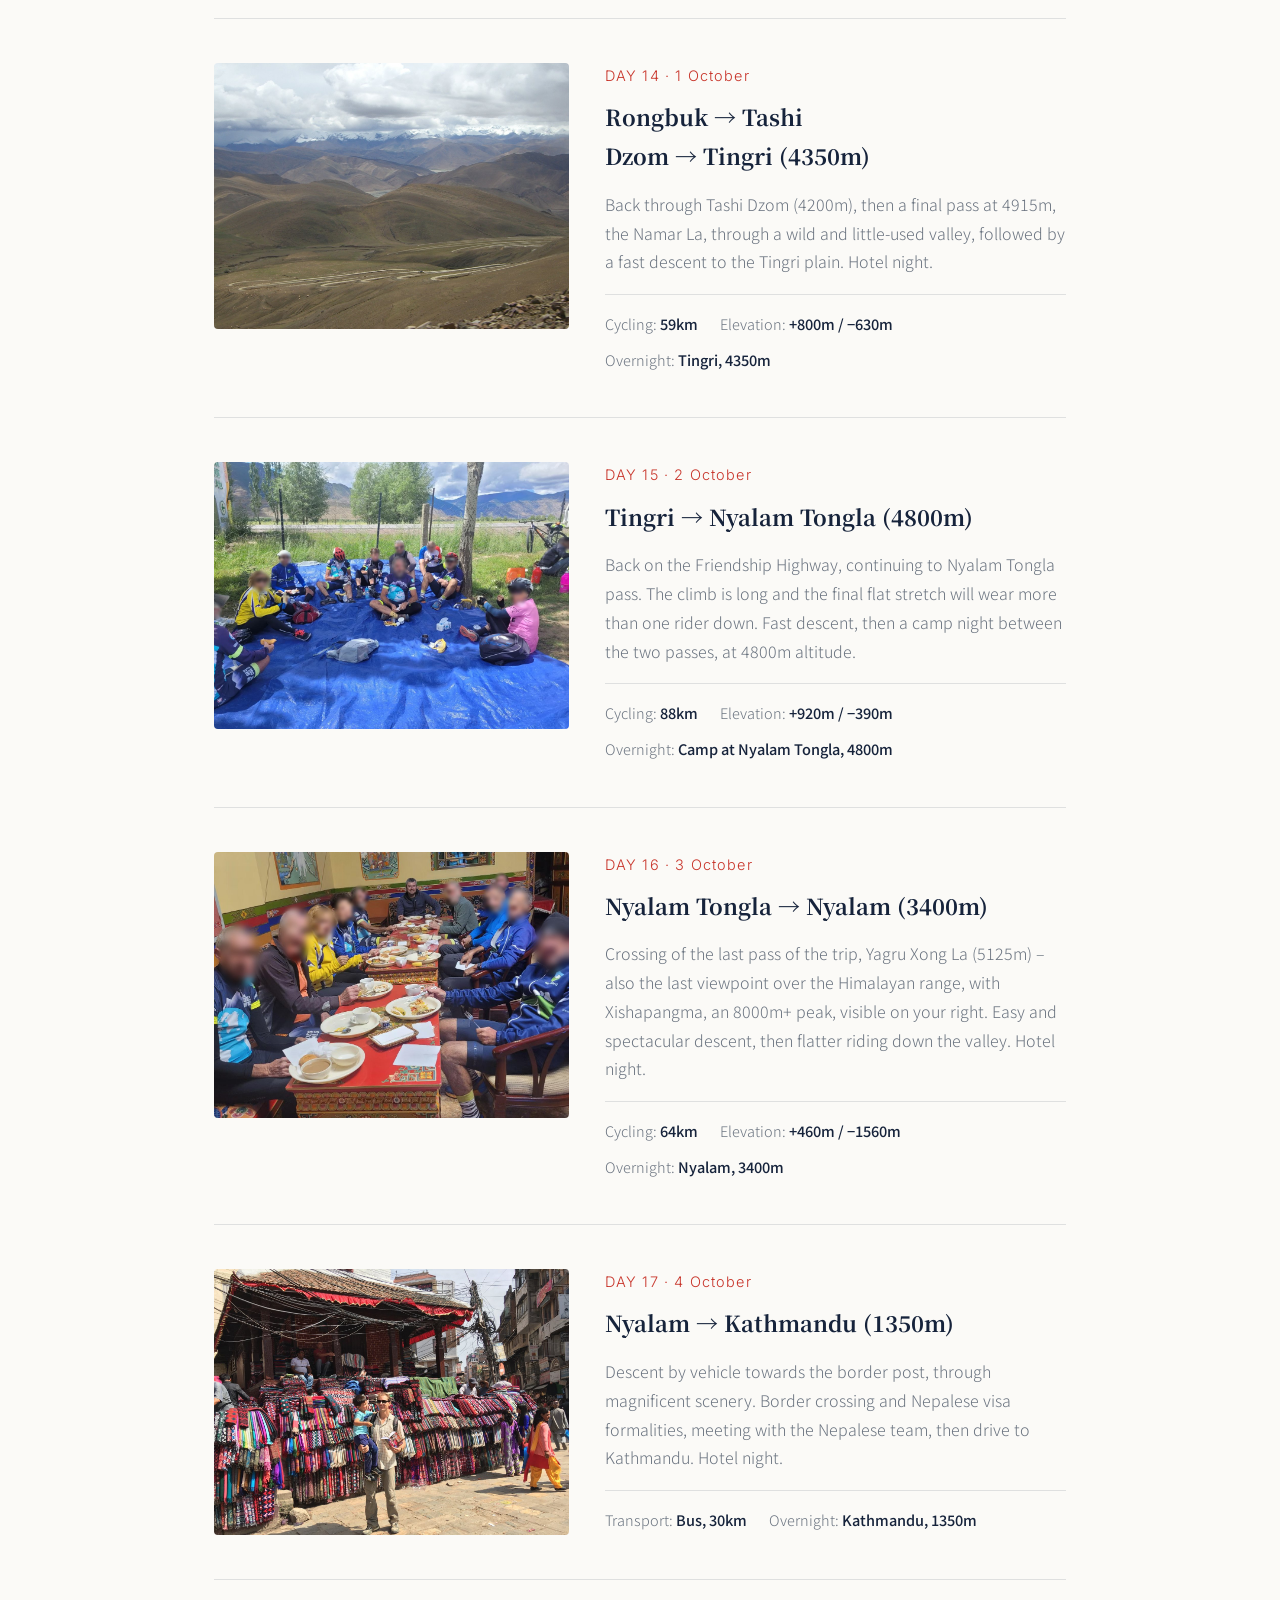
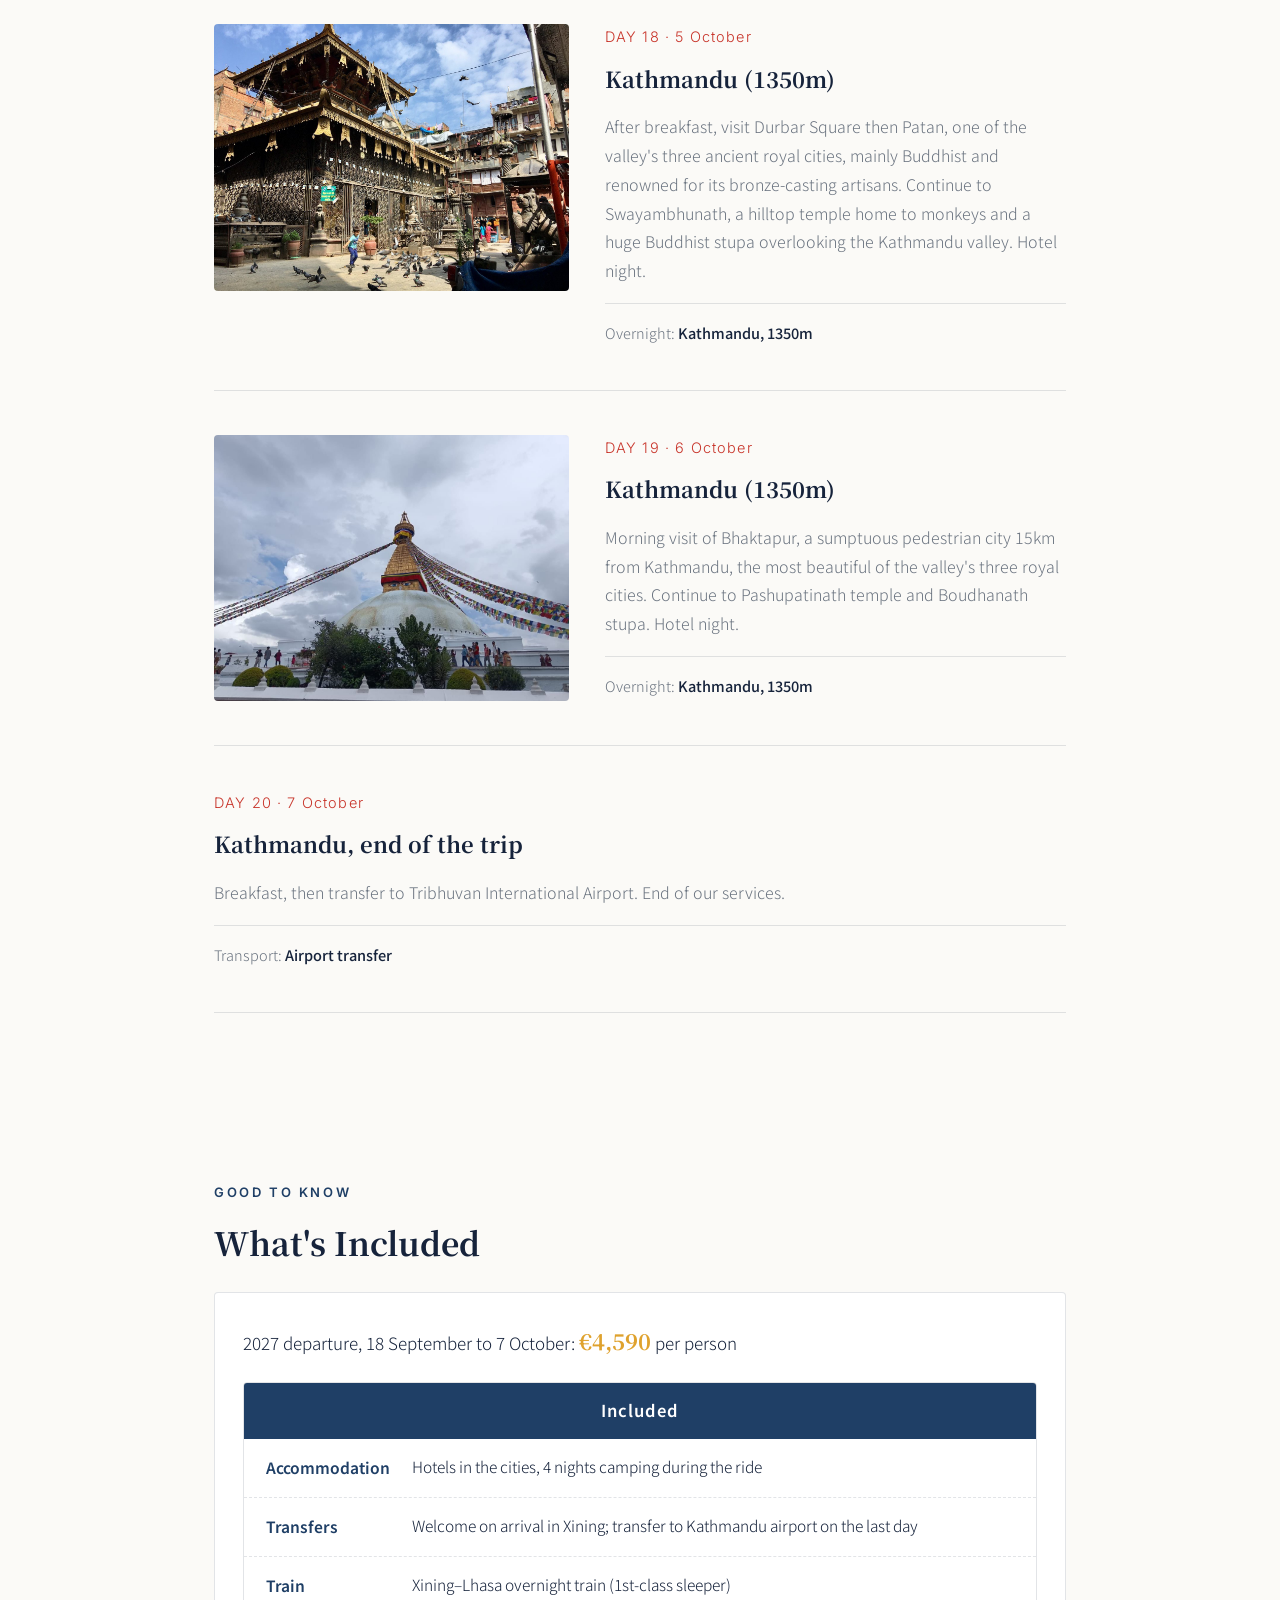
==== commit 9c1a86c4: "Photo 04 (Everest) : nouveau nom de fichier pour contourner le cache Co-Authored-By: Claude Sonnet 5" ====
--- a/en/index.html
+++ b/en/index.html
@@ -19,13 +19,13 @@
 <meta property="og:title" content="Lhasa to Kathmandu by Bike — 20 days / 19 nights | Lost Horizon">
 <meta property="og:description" content="Lhasa to Kathmandu by bike, 18 September to 7 October 2027: around ten passes above 4,000m, Yamdrok Lake, Everest Base Camp and the crossing of the Himalaya to Kathmandu. Starts in Xining. €4,590 per person.">
 <meta property="og:url" content="https://lhassa-katmandou.com/en/">
-<meta property="og:image" content="https://lhassa-katmandou.com/images/photo-11.jpg?v=2">
+<meta property="og:image" content="https://lhassa-katmandou.com/images/photo-11-everest.jpg">
 <meta property="og:locale" content="en_GB">
 <meta property="og:locale:alternate" content="fr_FR">
 <meta name="twitter:card" content="summary_large_image">
 <meta name="twitter:title" content="Lhasa to Kathmandu by Bike — 20 days / 19 nights | Lost Horizon">
 <meta name="twitter:description" content="Lhasa to Kathmandu by bike, 18 September to 7 October 2027: around ten passes above 4,000m, Yamdrok Lake, Everest Base Camp and the crossing of the Himalaya to Kathmandu. Starts in Xining. €4,590 per person.">
-<meta name="twitter:image" content="https://lhassa-katmandou.com/images/photo-11.jpg?v=2">
+<meta name="twitter:image" content="https://lhassa-katmandou.com/images/photo-11-everest.jpg">
 <link rel="preconnect" href="https://fonts.googleapis.com">
 <link rel="preconnect" href="https://fonts.gstatic.com" crossorigin>
 <link rel="stylesheet" href="https://fonts.googleapis.com/css2?family=Noto+Serif+SC:wght@500;700;900&amp;family=Noto+Sans+SC:wght@300;400;500;600;700&amp;family=Inter:wght@500;600&amp;display=swap">
@@ -125,7 +125,7 @@
       "dateModified": "2026-11-09",
       "primaryImageOfPage": {
         "@type": "ImageObject",
-        "url": "https://lhassa-katmandou.com/images/photo-11.jpg?v=2"
+        "url": "https://lhassa-katmandou.com/images/photo-11-everest.jpg"
       }
     },
     {
@@ -134,7 +134,7 @@
       "name": "Lhasa to Kathmandu by Bike",
       "description": "Lhasa to Kathmandu by bike, 18 September to 7 October 2027: around ten passes above 4,000m, Yamdrok Lake, Everest Base Camp and the crossing of the Himalaya to Kathmandu. Starts in Xining. €4,590 per person.",
       "url": "https://lhassa-katmandou.com/en/",
-      "image": "https://lhassa-katmandou.com/images/photo-11.jpg?v=2",
+      "image": "https://lhassa-katmandou.com/images/photo-11-everest.jpg",
       "inLanguage": "en",
       "touristType": [
         "Cycling groups",
@@ -715,7 +715,7 @@
         </div>
       </div>
       <div class="hl-item">
-        <div class="hl-photo"><img loading="lazy" decoding="async" src="/images/photo-11.jpg?v=2" alt="Everest&#x27;s north face from Rongbuk" style="object-position:center top"></div>
+        <div class="hl-photo"><img loading="lazy" decoding="async" src="/images/photo-11-everest.jpg" alt="Everest&#x27;s north face from Rongbuk" style="object-position:center top"></div>
         <div class="hl-body">
           <div class="hl-num">04</div>
           <h3>Everest Base Camp</h3>
